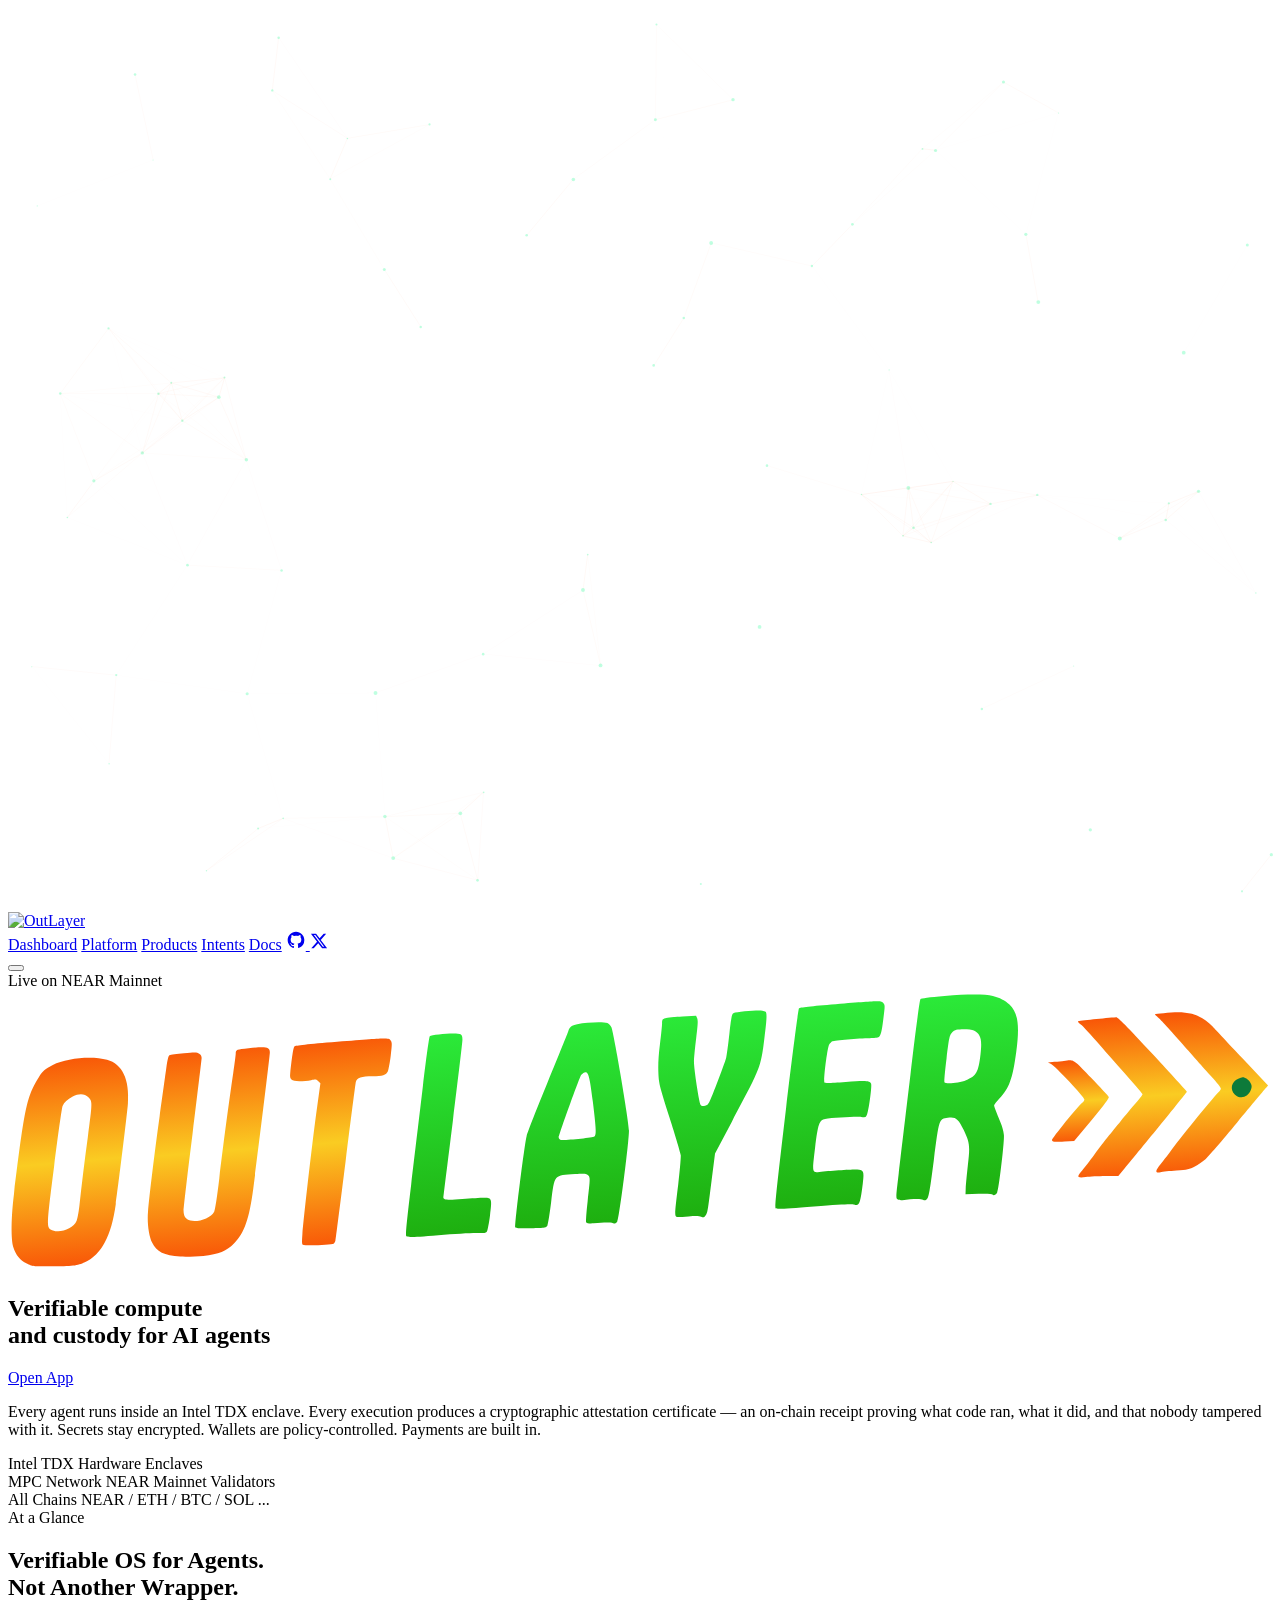
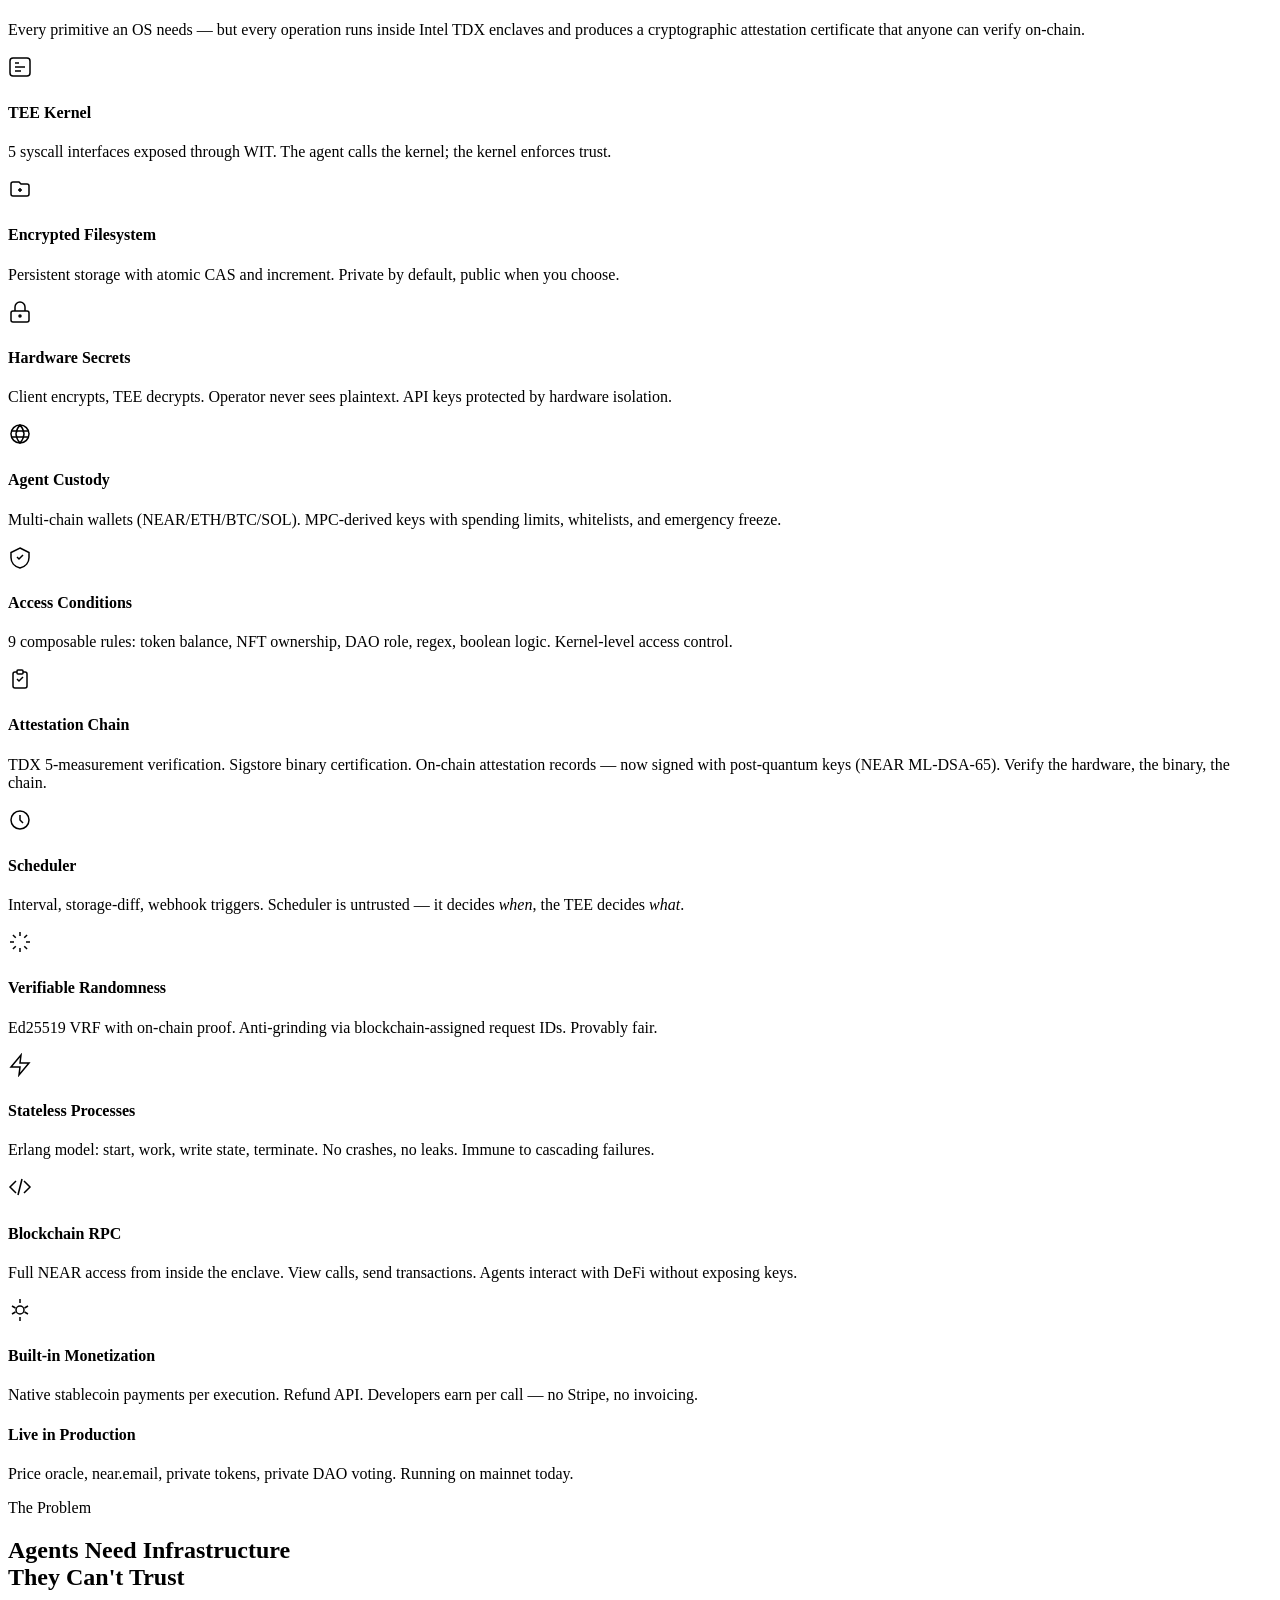
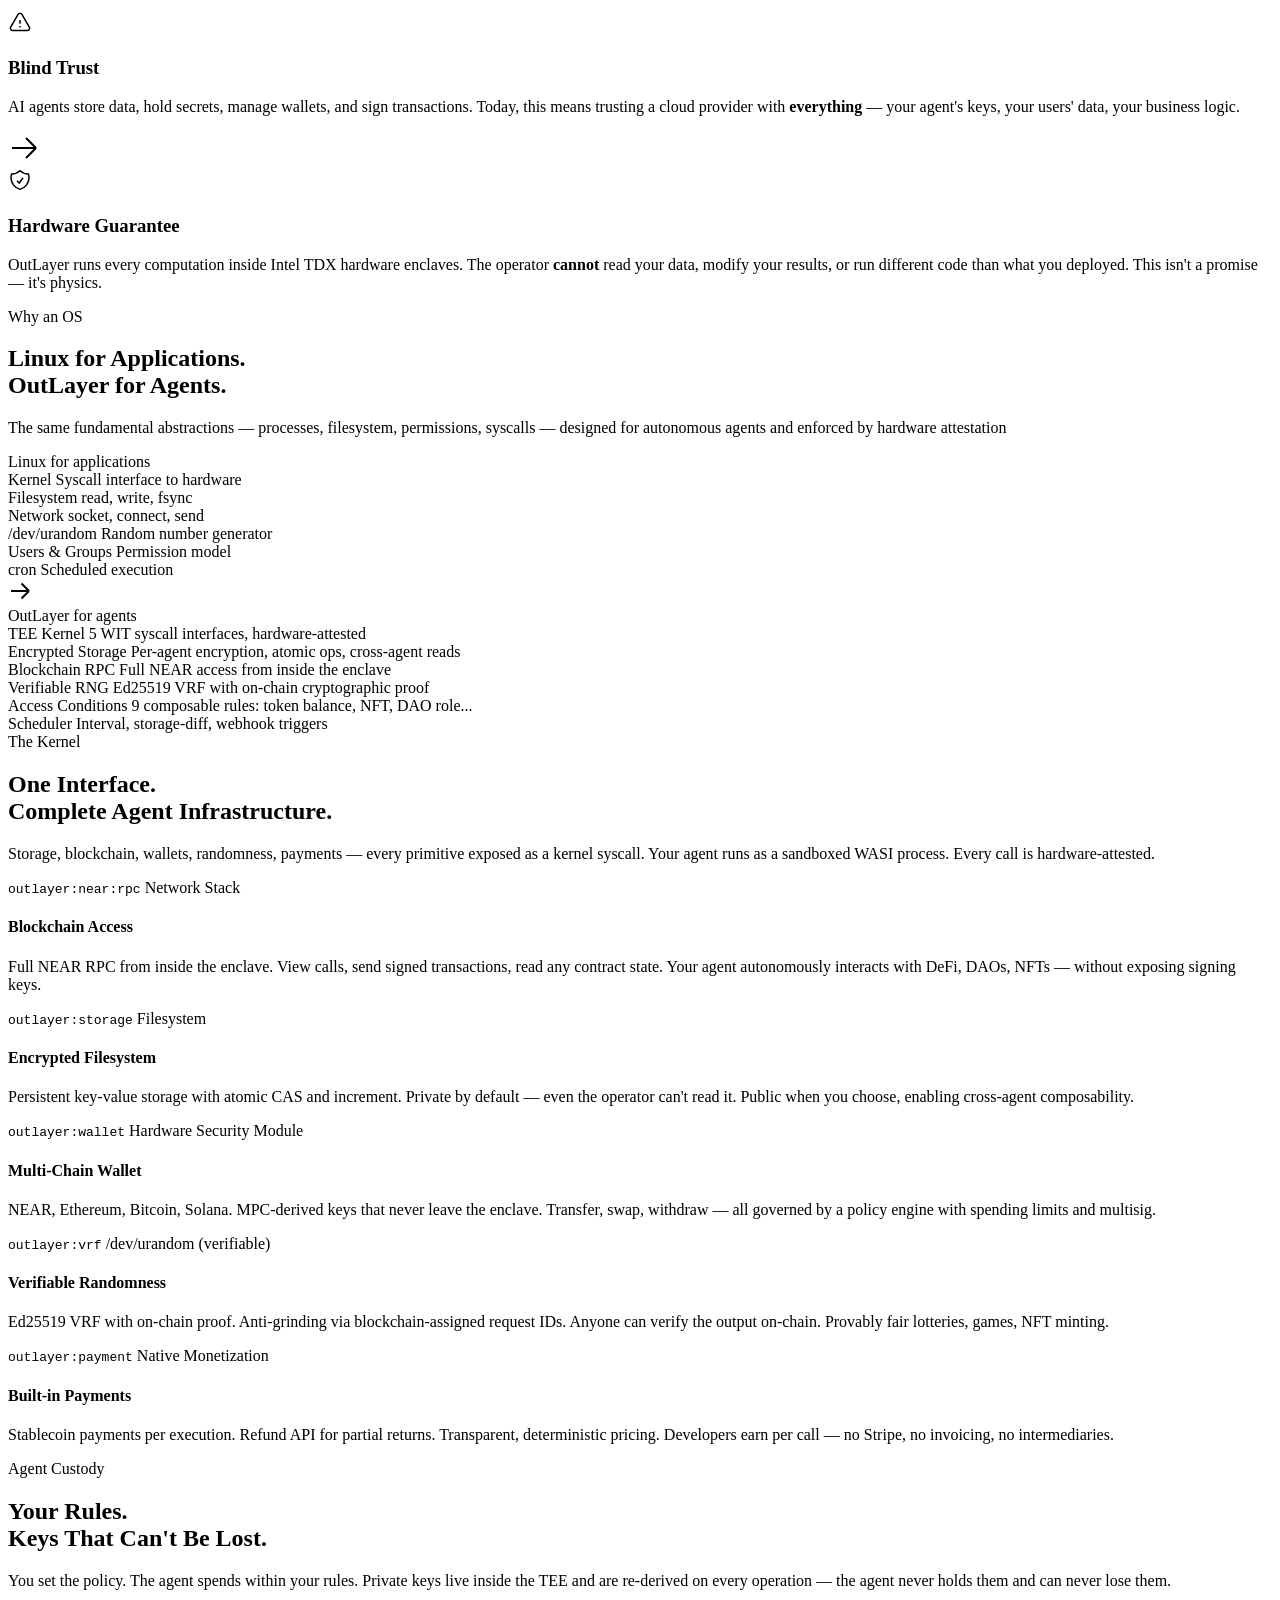
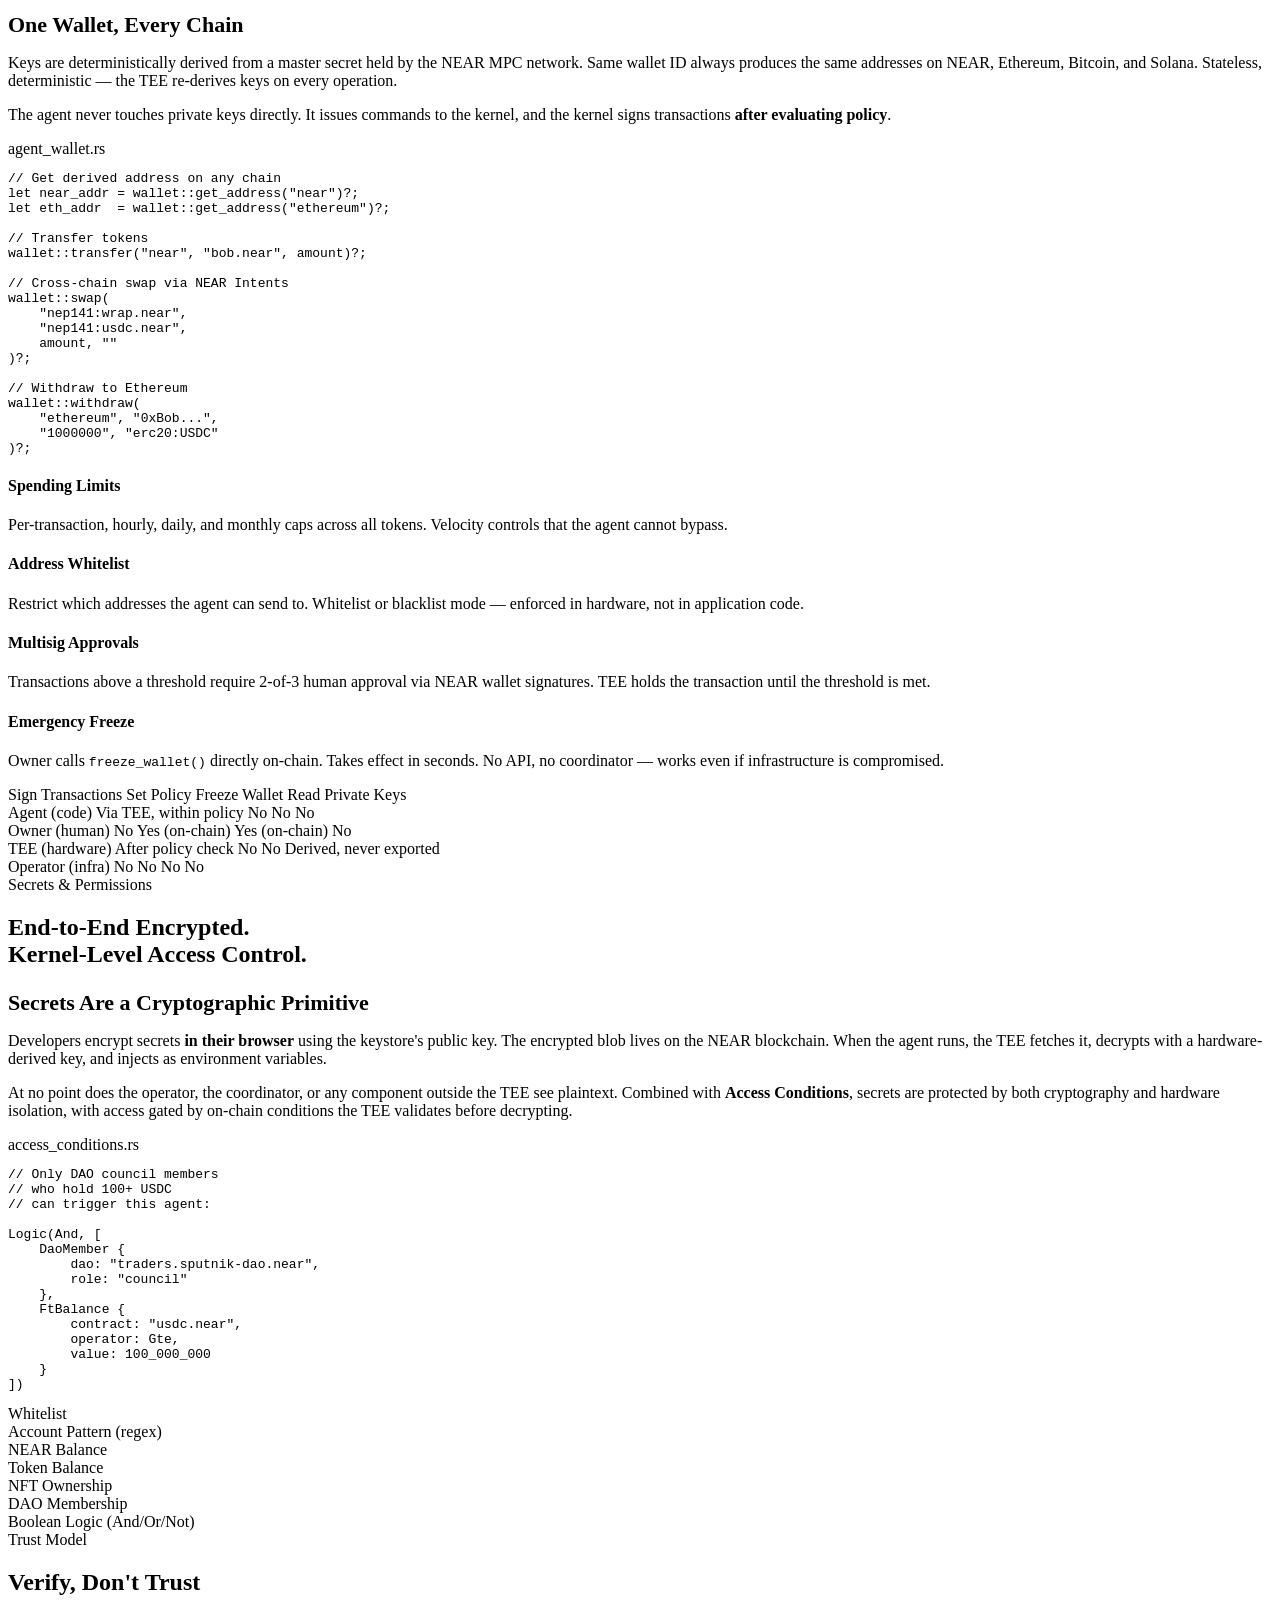
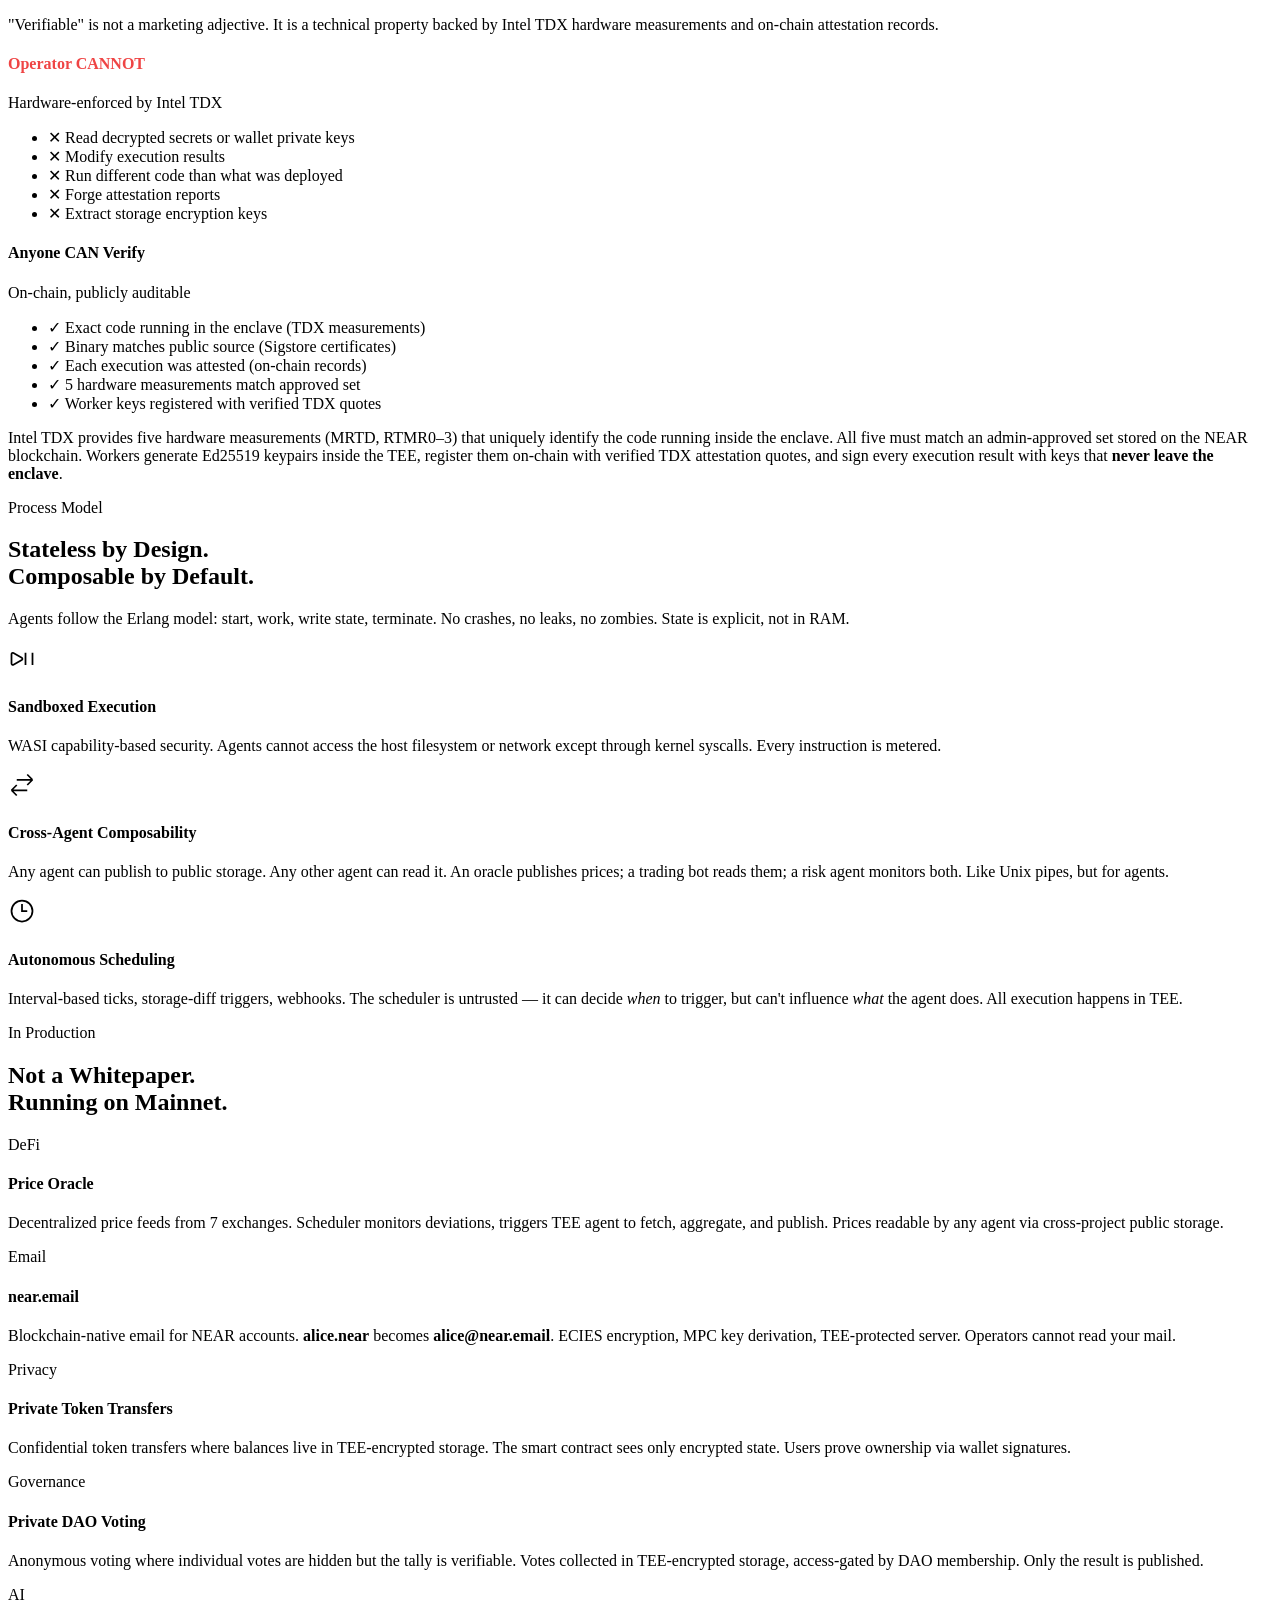
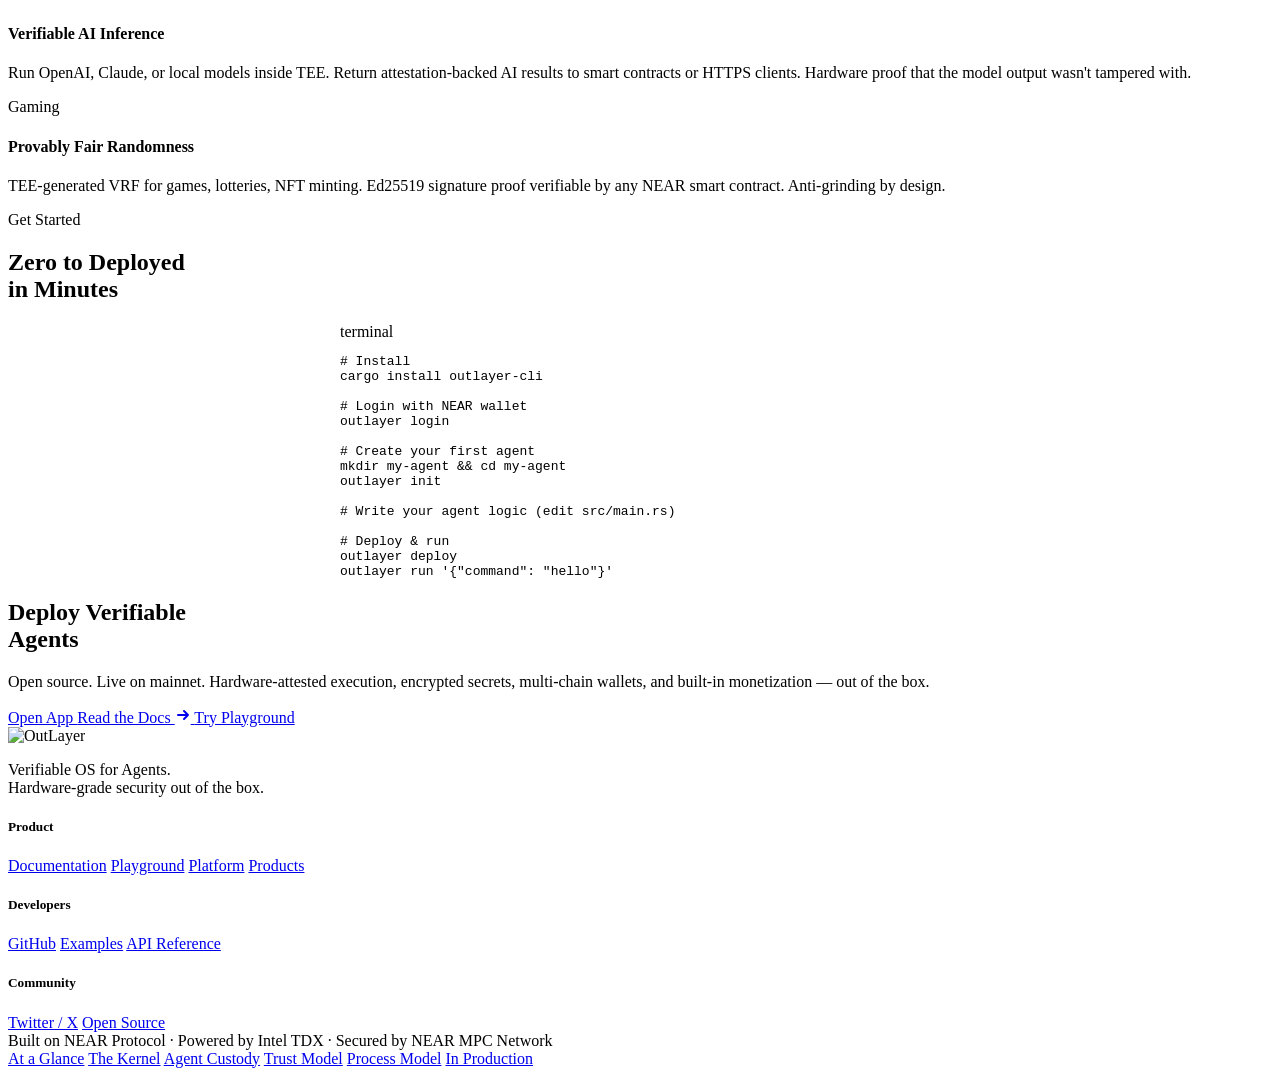
==== public/index.html @ d5c6dad7 "feat: ga docs: less wasi" ====
<!DOCTYPE html>
<html lang="en">
<head>
  <meta charset="UTF-8">
  <meta name="viewport" content="width=device-width, initial-scale=1.0">
  <title>OutLayer — Verifiable compute and custody for AI agents</title>
  <meta name="description" content="OutLayer runs AI agents inside Intel TDX enclaves: attested execution, encrypted secrets, policy-guarded multi-chain wallets and built-in payments on NEAR.">
  <link rel="icon" type="image/png" href="outlayer.png">
  <link rel="canonical" href="https://outlayer.ai/">
  <link rel="apple-touch-icon" href="/outlayer.png">
  <meta property="og:type" content="website">
  <meta property="og:site_name" content="OutLayer">
  <meta property="og:url" content="https://outlayer.ai/">
  <meta property="og:title" content="OutLayer — Verifiable compute and custody for AI agents">
  <meta property="og:description" content="OutLayer runs AI agents inside Intel TDX enclaves: attested execution, encrypted secrets, policy-guarded multi-chain wallets and built-in payments on NEAR.">
  <meta property="og:image" content="https://outlayer.ai/og-image.png">
  <meta property="og:image:width" content="1200">
  <meta property="og:image:height" content="630">
  <meta property="og:image:alt" content="OutLayer — verifiable compute and custody for AI agents">
  <meta name="twitter:card" content="summary_large_image">
  <meta name="twitter:site" content="@out_layer">
  <meta name="twitter:title" content="OutLayer — Verifiable compute and custody for AI agents">
  <meta name="twitter:description" content="OutLayer runs AI agents inside Intel TDX enclaves: attested execution, encrypted secrets, policy-guarded multi-chain wallets and built-in payments on NEAR.">
  <meta name="twitter:image" content="https://outlayer.ai/og-image.png">
  <link rel="preconnect" href="https://fonts.googleapis.com">
  <link rel="preconnect" href="https://fonts.gstatic.com" crossorigin>
  <link href="https://fonts.googleapis.com/css2?family=Inter:wght@300;400;500;600;700;800;900&family=JetBrains+Mono:wght@400;500&display=swap" rel="stylesheet">
  <link rel="stylesheet" href="styles.css">
  <script type="application/ld+json">
  {
    "@context": "https://schema.org",
    "@type": "Organization",
    "name": "OutLayer",
    "url": "https://outlayer.ai",
    "logo": "https://outlayer.ai/outlayer.png",
    "description": "Verifiable compute and custody for AI agents, enforced by Intel TDX enclaves on NEAR.",
    "sameAs": [
      "https://x.com/out_layer",
      "https://github.com/fastnear/near-outlayer",
      "https://app.outlayer.ai"
    ]
  }
  </script>

  <!-- Google Analytics (GA4) -->
  <script async src="https://www.googletagmanager.com/gtag/js?id=G-TJ8BF2YLT8"></script>
  <script>
    window.dataLayer = window.dataLayer || [];
    function gtag(){dataLayer.push(arguments);}
    gtag('js', new Date());
    gtag('config', 'G-TJ8BF2YLT8');
  </script>
</head>
<body>
  <!-- Animated background -->
  <canvas id="bg-canvas"></canvas>
  <div class="grain-overlay"></div>

  <!-- Navigation -->
  <nav class="nav" id="nav">
    <div class="nav-inner">
      <a href="/" class="nav-logo">
        <img src="logo-straight-line2d.png" alt="OutLayer" height="24">
      </a>
      <div class="nav-links">
        <a href="https://app.outlayer.ai" target="_blank" rel="noopener">Dashboard</a>
        <a href="/platform">Platform</a>
        <a href="/products">Products</a>
        <a href="/intents">Intents</a>
        <a href="https://app.outlayer.ai/docs/getting-started" target="_blank" rel="noopener">Docs</a>
        <a href="https://github.com/fastnear/near-outlayer" target="_blank" rel="noopener" class="nav-icon" aria-label="GitHub">
          <svg width="20" height="20" fill="currentColor" viewBox="0 0 24 24"><path fill-rule="evenodd" d="M12 2C6.477 2 2 6.484 2 12.017c0 4.425 2.865 8.18 6.839 9.504.5.092.682-.217.682-.483 0-.237-.008-.868-.013-1.703-2.782.605-3.369-1.343-3.369-1.343-.454-1.158-1.11-1.466-1.11-1.466-.908-.62.069-.608.069-.608 1.003.07 1.531 1.032 1.531 1.032.892 1.53 2.341 1.088 2.91.832.092-.647.35-1.088.636-1.338-2.22-.253-4.555-1.113-4.555-4.951 0-1.093.39-1.988 1.029-2.688-.103-.253-.446-1.272.098-2.65 0 0 .84-.27 2.75 1.026A9.564 9.564 0 0112 6.844c.85.004 1.705.115 2.504.337 1.909-1.296 2.747-1.027 2.747-1.027.546 1.379.202 2.398.1 2.651.64.7 1.028 1.595 1.028 2.688 0 3.848-2.339 4.695-4.566 4.943.359.309.678.92.678 1.855 0 1.338-.012 2.419-.012 2.747 0 .268.18.58.688.482A10.019 10.019 0 0022 12.017C22 6.484 17.522 2 12 2z" clip-rule="evenodd"/></svg>
        </a>
        <a href="https://x.com/out_layer" target="_blank" rel="noopener" class="nav-icon" aria-label="Twitter">
          <svg width="18" height="18" fill="currentColor" viewBox="0 0 24 24"><path d="M18.244 2.25h3.308l-7.227 8.26 8.502 11.24H16.17l-5.214-6.817L4.99 21.75H1.68l7.73-8.835L1.254 2.25H8.08l4.713 6.231zm-1.161 17.52h1.833L7.084 4.126H5.117z"/></svg>
        </a>
      </div>
      <button class="nav-mobile-toggle" id="mobile-toggle" aria-label="Menu">
        <span></span><span></span><span></span>
      </button>
    </div>
  </nav>

  <!-- ==================== HERO ==================== -->
  <section class="hero">
    <div class="hero-content">
      <div class="hero-badge fade-in">
        <span class="badge-dot"></span>
        Live on NEAR Mainnet
      </div>
      <div class="hero-logo fade-in">
        <svg class="logo-svg" viewBox="0 0 1260 280" xmlns="http://www.w3.org/2000/svg">
          <defs>
            <linearGradient id="logoGold" x1="0.47" y1="-0.14" x2="0.53" y2="1.14">
              <stop offset="0%" stop-color="#f83600"/>
              <stop offset="50%" stop-color="#facc22"/>
              <stop offset="100%" stop-color="#f83600"/>
            </linearGradient>
            <linearGradient id="logoGreen" x1="0.53" y1="1.14" x2="0.47" y2="-0.14">
              <stop offset="0%" stop-color="#1ca609"/>
              <stop offset="100%" stop-color="#2df23f"/>
            </linearGradient>
          </defs>
          <!-- O (with hole) -->
          <path fill="url(#logoGold)" fill-rule="evenodd" d="M98.7 69.6 C114.0 73.8 121.3 89.2 119.5 113.5 C118.9 122.5 110.4 192.7 107.4 213.5 C103.0 245.3 93.2 263.6 76.6 271.4 C69.2 274.9 64.2 275.5 42.0 275.5 C24.8 275.5 24.4 275.5 18.7 272.6 C11.8 269.3 7.8 264.2 5.2 256.1 C2.8 248.1 3.0 226.3 5.9 203.5 C16.9 114.5 18.6 106.7 30.7 86.9 C34.4 80.8 36.9 78.6 44.6 74.7 C58.1 67.9 83.6 65.4 98.7 69.6 Z M64.5 106.2 C59.1 109.0 56.0 111.9 54.4 115.7 C53.6 117.4 49.9 144.2 46.0 175.1 C38.1 237.9 38.1 236.9 44.8 239.7 C52.3 242.8 65.4 237.5 68.4 230.1 C69.2 228.0 70.3 221.9 71.0 216.4 C73.5 193.8 76.2 171.0 79.5 147.0 C84.2 111.4 84.2 111.1 80.1 106.9 C76.5 103.3 70.6 103.0 64.5 106.2 Z"/>
          <!-- U -->
          <path fill="url(#logoGold)" d="M259.1 58.0 C260.4 58.7 261.0 60.1 261.0 62.4 C261.0 65.8 249.3 162.2 244.5 198.0 C240.4 228.5 235.7 242.1 225.7 252.3 C217.6 260.6 210.3 263.6 194.7 265.1 C187.6 265.7 177.3 266.0 171.7 265.7 C155.5 264.8 148.2 261.2 143.6 251.8 C140.4 245.1 138.6 232.0 139.5 221.5 C140.8 205.5 146.2 160.7 151.1 126.0 C153.8 106.5 156.8 85.0 157.7 78.2 C159.0 69.0 159.8 65.6 161.0 65.0 C161.9 64.5 168.4 63.6 175.4 63.0 C186.6 62.0 188.5 62.1 190.6 63.5 C192.2 64.5 193.0 66.0 193.0 67.8 C193.0 69.3 188.9 103.1 184.0 142.8 C179.0 182.6 175.0 217.3 175.0 219.9 C175.0 225.7 177.0 228.7 181.8 229.9 C189.6 231.9 202.3 227.1 205.5 221.0 C206.4 219.2 208.4 206.3 210.6 187.8 C214.2 156.8 220.1 112.7 224.5 82.8 C225.9 73.6 227.0 64.7 227.0 63.1 C227.0 59.5 228.0 59.1 239.8 58.0 C251.5 56.9 256.9 56.9 259.1 58.0 Z"/>
          <!-- T -->
          <path fill="url(#logoGold)" d="M381.5 50.4 C382.9 52.5 382.9 54.0 381.5 65.6 C380.6 72.7 379.3 79.6 378.7 81.0 C376.9 84.8 373.4 86.0 363.5 86.1 C352.2 86.2 347.8 87.6 346.7 91.6 C346.3 93.2 341.7 128.9 336.5 170.9 C331.2 213.0 326.7 248.4 326.4 249.7 C326.1 250.9 325.2 252.4 324.5 253.0 C323.0 254.3 295.8 255.1 293.9 254.0 C293.0 253.4 292.9 250.8 293.4 243.9 C294.7 227.2 302.8 156.3 307.1 124.2 L311.4 92.9 L309.3 90.9 C307.4 89.0 306.8 88.9 302.1 89.9 C299.2 90.5 294.0 91.0 290.5 91.0 C282.3 91.0 280.6 89.5 281.3 83.1 C283.5 63.4 284.5 57.3 285.5 56.2 C286.4 55.2 298.4 53.9 328.1 51.5 C380.8 47.3 379.5 47.4 381.5 50.4 Z"/>
          <!-- L -->
          <path fill="url(#logoGreen)" d="M451.1 44.0 C452.5 44.8 453.0 46.1 453.0 49.6 C453.0 52.1 448.7 88.2 443.5 130.0 C438.3 171.8 434.0 206.4 434.0 206.9 C434.0 209.3 438.1 209.6 453.0 208.4 C461.5 207.7 471.1 207.1 474.3 207.1 C482.3 207.0 482.7 208.0 480.5 224.6 C479.6 231.7 478.3 238.6 477.7 240.0 C476.5 242.4 476.2 242.5 468.0 242.2 C463.3 242.0 445.8 243.0 429.0 244.4 C403.6 246.5 398.3 246.7 397.2 245.6 C396.1 244.5 396.9 235.9 401.9 193.9 C405.2 166.2 410.5 121.9 413.6 95.5 C416.7 69.1 419.8 46.9 420.4 46.2 C422.4 44.1 447.7 42.2 451.1 44.0 Z"/>
          <!-- A (with hole) -->
          <path fill="url(#logoGreen)" fill-rule="evenodd" d="M597.5 33.0 C599.0 33.6 600.7 35.4 601.5 37.2 C604.0 43.4 619.0 131.1 619.0 140.0 C619.0 152.0 609.3 227.9 607.4 230.8 C606.1 232.7 605.4 233.0 603.2 232.4 C600.2 231.5 594.2 231.6 583.7 232.5 C577.9 233.0 576.9 232.9 576.3 231.4 C575.9 230.4 576.6 221.0 577.8 210.5 C580.5 187.5 580.5 186.8 578.0 184.5 C576.3 183.0 574.8 182.8 565.3 183.4 C543.9 184.8 545.0 183.5 541.4 211.7 C540.0 223.1 538.3 233.5 537.7 234.8 C536.5 237.1 536.0 237.2 521.3 237.5 C509.4 237.8 506.1 237.6 505.7 236.5 C504.8 234.3 514.9 153.0 517.0 145.5 C518.0 141.6 527.6 117.1 538.3 91.0 C549.0 64.9 558.1 42.4 558.5 41.0 C559.7 36.9 561.9 35.1 567.4 34.1 C577.2 32.1 593.6 31.5 597.5 33.0 Z M573.5 82.8 C573.0 83.2 571.9 84.2 571.2 85.1 C569.7 87.1 549.0 144.7 549.0 147.1 C549.0 148.0 549.7 149.0 550.5 149.3 C552.9 150.3 582.9 147.3 584.5 146.0 C586.6 144.2 586.4 139.4 583.0 111.3 C580.0 87.2 578.7 82.0 575.7 82.0 C575.1 82.0 574.1 82.4 573.5 82.8 Z"/>
          <!-- Y -->
          <path fill="url(#logoGreen)" d="M755.2 21.8 C756.7 23.3 756.4 29.4 754.0 48.1 C750.3 77.7 750.7 76.7 721.6 131.3 L704.8 163.0 L701.4 189.7 C697.3 222.4 697.4 222.3 695.2 225.0 C693.7 226.9 693.1 227.0 690.9 226.0 C689.1 225.2 685.5 225.1 678.4 225.7 C673.0 226.1 667.7 226.4 666.7 226.2 C664.4 225.7 664.4 223.6 668.1 193.8 C669.7 179.9 670.9 166.7 670.6 164.5 C670.3 162.3 665.3 145.4 659.4 127.0 C649.0 94.1 648.8 93.3 648.3 82.0 C648.0 73.8 648.4 65.7 649.9 53.8 C651.1 44.6 652.0 35.3 652.0 33.1 C652.0 29.6 652.3 29.1 655.2 28.1 C657.0 27.4 664.6 26.7 672.2 26.3 L685.9 25.7 L687.0 28.2 C687.9 30.2 687.7 34.5 686.0 48.1 C684.8 57.7 683.8 68.0 683.8 71.0 C683.7 78.2 689.0 112.7 690.5 114.6 C691.3 115.8 692.4 116.0 695.0 115.3 C698.4 114.4 698.5 114.1 706.5 93.4 C711.0 81.9 715.1 70.5 715.8 68.0 C716.4 65.5 717.9 54.6 719.1 43.6 C721.2 25.7 721.6 23.7 723.5 22.9 C726.1 21.8 745.3 20.1 750.4 20.5 C752.5 20.7 754.7 21.3 755.2 21.8 Z"/>
          <!-- E -->
          <path fill="url(#logoGreen)" d="M872.5 13.0 C874.3 14.9 874.3 15.6 872.6 28.6 C871.0 41.7 870.0 45.7 867.6 47.2 C867.0 47.6 863.2 48.0 859.1 48.0 C848.1 48.0 823.8 50.1 821.7 51.1 C820.8 51.7 819.4 53.1 818.6 54.3 C816.7 57.3 812.5 90.9 813.9 92.3 C814.6 93.0 821.2 92.8 835.1 91.7 C855.6 90.1 859.2 90.4 860.4 93.5 C861.3 95.8 858.1 119.7 856.4 123.9 C855.0 127.2 854.9 127.2 850.5 126.6 C846.5 126.0 822.3 127.3 814.5 128.5 C808.8 129.4 807.5 133.1 804.5 157.4 C801.5 182.2 801.5 182.2 808.8 181.4 C818.3 180.4 838.7 179.0 844.5 179.0 C853.1 179.0 853.6 179.9 852.1 192.9 C849.6 213.3 848.6 215.8 843.4 213.9 C841.3 213.2 830.9 213.6 803.5 215.8 C774.3 218.2 766.2 218.5 765.2 217.6 C764.2 216.6 766.1 198.0 775.6 117.9 C782.5 60.1 787.8 19.0 788.5 18.2 C789.3 17.3 800.5 16.0 825.1 14.1 C870.1 10.5 870.2 10.5 872.5 13.0 Z"/>
          <!-- R (with counter) -->
          <path fill="url(#logoGreen)" fill-rule="evenodd" d="M981.8 6.0 C988.2 7.5 994.4 10.7 998.3 14.5 C1006.9 22.9 1008.6 34.7 1005.1 61.5 C1001.5 88.3 998.1 97.9 988.5 107.9 C985.5 111.1 983.0 114.4 983.0 115.2 C983.0 116.1 985.1 121.6 987.6 127.6 C991.1 135.7 992.4 140.1 992.8 144.9 C993.2 151.9 987.7 198.9 986.0 202.0 C984.8 204.2 982.3 205.3 981.4 203.9 C981.0 203.2 975.9 203.0 967.6 203.2 L954.5 203.5 L954.7 197.5 C954.8 194.2 955.8 184.0 956.8 174.9 C959.1 155.2 958.8 152.6 952.6 139.4 C947.4 128.4 944.5 126.2 936.8 127.4 C928.1 128.7 928.2 128.2 922.9 169.7 C918.9 200.7 917.8 206.6 916.2 208.3 C914.6 209.9 913.9 210.0 912.0 209.0 C910.0 207.9 900.4 208.2 891.5 209.5 C889.8 209.8 887.6 209.4 886.7 208.7 C885.0 207.6 885.1 206.1 887.9 183.0 C889.5 169.5 894.7 125.2 899.6 84.5 C904.6 41.5 908.8 10.0 909.5 9.2 C910.3 8.3 918.2 7.3 933.6 6.0 C956.6 4.1 973.6 4.1 981.8 6.0 Z M945.3 39.7 C944.1 39.9 942.0 41.4 940.7 42.9 C938.6 45.4 938.0 48.3 935.6 68.3 C934.0 80.7 933.1 91.4 933.5 92.0 C934.7 94.0 948.6 92.7 955.0 90.0 C965.3 85.7 967.3 82.1 969.4 64.6 C971.2 49.2 969.8 44.0 962.8 40.4 C960.3 39.1 950.5 38.7 945.3 39.7 Z"/>
          <!-- Fish (animated) -->
          <g transform="translate(0, 20)">
          <g class="fish-bob">
            <g class="fish-tail">
              <path d="M1079.7 67.6 C1088.9 77.3 1096.9 85.8 1097.3 86.6 C1097.9 87.6 1092.9 94.3 1080.5 109.3 L1062.8 130.5 L1053.2 131.0 C1042.7 131.6 1041.4 131.5 1040.7 129.7 C1040.2 128.4 1067.3 94.8 1070.9 92.4 C1072.0 91.6 1073.0 90.1 1073.0 89.1 C1073.0 86.7 1043.9 55.7 1039.8 53.7 L1036.7 52.2 L1043.1 51.6 C1046.6 51.3 1050.9 50.8 1052.5 50.7 C1062.9 49.4 1061.3 48.4 1079.7 67.6 Z" fill="url(#logoGold)"/>
            </g>
            <g class="fish-body">
              <path d="M1141.0 43.9 C1159.8 64.2 1175.2 81.2 1175.2 81.5 C1175.3 82.1 1128.7 139.4 1113.2 157.8 L1106.8 165.3 L1094.2 165.5 C1087.2 165.6 1078.2 166.0 1074.3 166.5 C1065.5 167.5 1065.0 166.5 1070.8 159.9 C1072.9 157.5 1078.4 150.3 1083.0 144.0 C1087.6 137.7 1093.7 129.8 1096.5 126.4 C1099.2 123.0 1105.1 115.9 1109.5 110.4 C1113.9 105.0 1120.5 97.0 1124.3 92.7 C1128.0 88.4 1131.0 84.4 1131.0 83.9 C1131.0 83.4 1124.6 75.9 1116.8 67.2 C1108.9 58.5 1095.8 43.7 1087.7 34.2 C1079.6 24.8 1071.4 15.8 1069.4 14.4 C1067.5 12.9 1066.2 11.4 1066.6 11.1 C1067.0 10.6 1094.5 7.8 1104.7 7.1 C1106.4 7.0 1114.9 15.6 1141.0 43.9 Z" fill="url(#logoGold)"/>
            </g>
            <g class="fish-head">
              <path d="M1180.2 3.8 C1188.2 6.1 1195.1 10.3 1201.1 16.7 C1203.5 19.4 1216.9 33.6 1230.8 48.4 L1256.1 75.2 L1254.2 77.4 C1253.1 78.5 1240.1 94.1 1225.3 112.0 C1210.5 129.9 1196.3 146.4 1193.7 148.6 C1191.2 150.8 1186.4 154.1 1183.1 155.9 C1177.7 158.7 1175.7 159.2 1164.8 160.0 C1158.0 160.5 1150.9 161.2 1148.9 161.6 C1143.2 162.6 1143.3 160.6 1149.3 153.2 C1152.3 149.5 1157.3 142.9 1160.5 138.5 C1170.6 124.8 1203.7 84.2 1207.4 81.1 C1208.3 80.4 1209.0 79.0 1209.0 78.1 C1209.0 77.2 1204.9 71.9 1199.8 66.4 C1194.8 61.0 1181.5 46.1 1170.3 33.3 C1159.1 20.5 1148.4 8.9 1146.5 7.4 C1144.5 5.9 1143.2 4.5 1143.4 4.2 C1144.1 3.6 1158.1 2.3 1166.5 2.1 C1170.7 2.1 1176.2 2.7 1180.2 3.8 Z" fill="url(#logoGold)"/>
              <path class="fish-eye" d="M1226.4 68.4 C1219.5 71.4 1217.9 79.0 1222.9 84.1 C1228.3 89.5 1236.5 87.1 1239.1 79.3 C1240.1 76.2 1240.0 75.2 1238.5 72.4 C1236.9 69.4 1233.3 67.0 1230.7 67.0 C1230.0 67.1 1228.1 67.7 1226.4 68.4 Z" fill="#0d7a3a"/>
            </g>
          </g>
          </g>
        </svg>
      </div>
      <div class="section-header fade-in">
        <h2>Verifiable compute<br><span class="gradient-text">and custody for AI agents</span></h2>
      </div>
      <div class="hero-cta fade-in">
        <a href="https://app.outlayer.ai" target="_blank" rel="noopener" class="btn btn-primary">Open App</a>
      </div>
      <p class="hero-subtitle fade-in">
        Every agent runs inside an Intel TDX enclave. Every execution produces
        a cryptographic attestation certificate &mdash; an on-chain receipt proving what code ran, what it did, and that nobody tampered with it.
        Secrets stay encrypted. Wallets are policy-controlled. Payments are built in.
      </p>
      <div class="hero-stats fade-in">
        <div class="stat">
          <span class="stat-value">Intel TDX</span>
          <span class="stat-label">Hardware Enclaves</span>
        </div>
        <div class="stat-divider"></div>
        <div class="stat">
          <span class="stat-value">MPC Network</span>
          <span class="stat-label">NEAR Mainnet Validators</span>
        </div>
        <div class="stat-divider"></div>
        <div class="stat">
          <span class="stat-value">All Chains</span>
          <span class="stat-label">NEAR / ETH / BTC / SOL ...</span>
        </div>
      </div>
    </div>
    <div class="hero-glow"></div>
  </section>

  <!-- ==================== AT A GLANCE ==================== -->
  <section class="section section-dark" id="at-a-glance">
    <div class="container">
      <div class="section-header fade-in">
        <span class="section-tag">At a Glance</span>
        <h2>Verifiable OS for Agents.<br><span class="gradient-text">Not Another Wrapper.</span></h2>
        <p class="section-subtitle">Every primitive an OS needs &mdash; but every operation runs inside Intel TDX enclaves and produces a cryptographic attestation certificate that anyone can verify on-chain.</p>
      </div>

      <div class="os-tiles">
        <div class="os-tile fade-in">
          <div class="os-tile-icon">
            <svg width="24" height="24" viewBox="0 0 24 24" fill="none" stroke="currentColor" stroke-width="1.5"><rect x="2" y="3" width="20" height="18" rx="3"/><path d="M7 8h4M7 12h10M7 16h6"/></svg>
          </div>
          <h4>TEE Kernel</h4>
          <p>5 syscall interfaces exposed through WIT. The agent calls the kernel; the kernel enforces trust.</p>
        </div>

        <div class="os-tile fade-in">
          <div class="os-tile-icon">
            <svg width="24" height="24" viewBox="0 0 24 24" fill="none" stroke="currentColor" stroke-width="1.5"><path d="M3 7v10a2 2 0 002 2h14a2 2 0 002-2V9a2 2 0 00-2-2h-6l-2-2H5a2 2 0 00-2 2z"/><path d="M12 11v4M10 13h4"/></svg>
          </div>
          <h4>Encrypted Filesystem</h4>
          <p>Persistent storage with atomic CAS and increment. Private by default, public when you choose.</p>
        </div>

        <div class="os-tile fade-in">
          <div class="os-tile-icon">
            <svg width="24" height="24" viewBox="0 0 24 24" fill="none" stroke="currentColor" stroke-width="1.5"><rect x="3" y="11" width="18" height="11" rx="2"/><path d="M7 11V7a5 5 0 0110 0v4"/><circle cx="12" cy="16" r="1"/></svg>
          </div>
          <h4>Hardware Secrets</h4>
          <p>Client encrypts, TEE decrypts. Operator never sees plaintext. API keys protected by hardware isolation.</p>
        </div>

        <div class="os-tile fade-in">
          <div class="os-tile-icon">
            <svg width="24" height="24" viewBox="0 0 24 24" fill="none" stroke="currentColor" stroke-width="1.5"><path d="M21 12a9 9 0 11-18 0 9 9 0 0118 0z"/><path d="M3.6 9h16.8M3.6 15h16.8"/><path d="M12 3a15 15 0 014 9 15 15 0 01-4 9 15 15 0 01-4-9 15 15 0 014-9z"/></svg>
          </div>
          <h4>Agent Custody</h4>
          <p>Multi-chain wallets (NEAR/ETH/BTC/SOL). MPC-derived keys with spending limits, whitelists, and emergency freeze.</p>
        </div>

        <div class="os-tile fade-in">
          <div class="os-tile-icon">
            <svg width="24" height="24" viewBox="0 0 24 24" fill="none" stroke="currentColor" stroke-width="1.5"><path d="M9 12l2 2 4-4"/><path d="M12 3l9 4.5v5c0 4.7-3.2 9-9 10.5C6.2 21.5 3 17.2 3 12.5v-5L12 3z"/></svg>
          </div>
          <h4>Access Conditions</h4>
          <p>9 composable rules: token balance, NFT ownership, DAO role, regex, boolean logic. Kernel-level access control.</p>
        </div>

        <div class="os-tile fade-in">
          <div class="os-tile-icon">
            <svg width="24" height="24" viewBox="0 0 24 24" fill="none" stroke="currentColor" stroke-width="1.5"><path d="M9 5H7a2 2 0 00-2 2v12a2 2 0 002 2h10a2 2 0 002-2V7a2 2 0 00-2-2h-2"/><rect x="9" y="3" width="6" height="4" rx="1"/><path d="M9 12l2 2 4-4"/></svg>
          </div>
          <h4>Attestation Chain</h4>
          <p>TDX 5-measurement verification. Sigstore binary certification. On-chain attestation records &mdash; now signed with post-quantum keys (NEAR ML-DSA-65). Verify the hardware, the binary, the chain.</p>
        </div>

        <div class="os-tile fade-in">
          <div class="os-tile-icon">
            <svg width="24" height="24" viewBox="0 0 24 24" fill="none" stroke="currentColor" stroke-width="1.5"><circle cx="12" cy="12" r="9"/><path d="M12 7v5l3 3"/></svg>
          </div>
          <h4>Scheduler</h4>
          <p>Interval, storage-diff, webhook triggers. Scheduler is untrusted &mdash; it decides <em>when</em>, the TEE decides <em>what</em>.</p>
        </div>

        <div class="os-tile fade-in">
          <div class="os-tile-icon">
            <svg width="24" height="24" viewBox="0 0 24 24" fill="none" stroke="currentColor" stroke-width="1.5"><path d="M12 2v4M12 18v4M4.93 4.93l2.83 2.83M16.24 16.24l2.83 2.83M2 12h4M18 12h4M4.93 19.07l2.83-2.83M16.24 7.76l2.83-2.83"/></svg>
          </div>
          <h4>Verifiable Randomness</h4>
          <p>Ed25519 VRF with on-chain proof. Anti-grinding via blockchain-assigned request IDs. Provably fair.</p>
        </div>

        <div class="os-tile fade-in">
          <div class="os-tile-icon">
            <svg width="24" height="24" viewBox="0 0 24 24" fill="none" stroke="currentColor" stroke-width="1.5"><path d="M13 2L3 14h9l-1 8 10-12h-9l1-8z"/></svg>
          </div>
          <h4>Stateless Processes</h4>
          <p>Erlang model: start, work, write state, terminate. No crashes, no leaks. Immune to cascading failures.</p>
        </div>

        <div class="os-tile fade-in">
          <div class="os-tile-icon">
            <svg width="24" height="24" viewBox="0 0 24 24" fill="none" stroke="currentColor" stroke-width="1.5"><polyline points="16 18 22 12 16 6"/><polyline points="8 6 2 12 8 18"/><line x1="14" y1="4" x2="10" y2="20"/></svg>
          </div>
          <h4>Blockchain RPC</h4>
          <p>Full NEAR access from inside the enclave. View calls, send transactions. Agents interact with DeFi without exposing keys.</p>
        </div>

        <div class="os-tile fade-in">
          <div class="os-tile-icon">
            <svg width="24" height="24" viewBox="0 0 24 24" fill="none" stroke="currentColor" stroke-width="1.5"><path d="M12 1v4M12 19v4M4 8l3.5 2M16.5 14l3.5 2M4 16l3.5-2M16.5 10l3.5-2"/><circle cx="12" cy="12" r="4"/></svg>
          </div>
          <h4>Built-in Monetization</h4>
          <p>Native stablecoin payments per execution. Refund API. Developers earn per call &mdash; no Stripe, no invoicing.</p>
        </div>

        <div class="os-tile os-tile--live fade-in">
          <div class="os-tile-icon">
            <span class="badge-dot"></span>
          </div>
          <h4>Live in Production</h4>
          <p>Price oracle, near.email, private tokens, private DAO voting. Running on mainnet today.</p>
        </div>
      </div>
    </div>
  </section>

  <!-- ==================== THE PROBLEM ==================== -->
  <section class="section" id="problem">
    <div class="container">
      <div class="section-header fade-in">
        <span class="section-tag">The Problem</span>
        <h2>Agents Need Infrastructure<br><span class="gradient-text">They Can't Trust</span></h2>
      </div>

      <div class="problem-grid">
        <div class="problem-card glass-card fade-in">
          <div class="problem-icon">
            <svg width="24" height="24" viewBox="0 0 24 24" fill="none" stroke="currentColor" stroke-width="1.5"><path d="M12 9v3.75m-9.303 3.376c-.866 1.5.217 3.374 1.948 3.374h14.71c1.73 0 2.813-1.874 1.948-3.374L13.949 3.378c-.866-1.5-3.032-1.5-3.898 0L2.697 16.126z"/><path d="M12 15.75h.007v.008H12v-.008z"/></svg>
          </div>
          <h3>Blind Trust</h3>
          <p>AI agents store data, hold secrets, manage wallets, and sign transactions. Today, this means trusting a cloud provider with <strong>everything</strong> &mdash; your agent's keys, your users' data, your business logic.</p>
        </div>
        <div class="problem-arrow fade-in">
          <svg width="32" height="32" viewBox="0 0 24 24" fill="none" stroke="currentColor" stroke-width="1.5" style="color: var(--text-dim)"><path d="M13.5 4.5L21 12m0 0l-7.5 7.5M21 12H3"/></svg>
        </div>
        <div class="solution-card glass-card fade-in">
          <div class="solution-icon">
            <svg width="24" height="24" viewBox="0 0 24 24" fill="none" stroke="currentColor" stroke-width="1.5"><path d="M9 12.75L11.25 15 15 9.75m-3-7.036A11.959 11.959 0 013.598 6 11.99 11.99 0 003 9.749c0 5.592 3.824 10.29 9 11.623 5.176-1.332 9-6.03 9-11.622 0-1.31-.21-2.571-.598-3.751h-.152c-3.196 0-6.1-1.248-8.25-3.285z"/></svg>
          </div>
          <h3>Hardware Guarantee</h3>
          <p>OutLayer runs every computation inside Intel TDX hardware enclaves. The operator <strong>cannot</strong> read your data, modify your results, or run different code than what you deployed. This isn't a promise &mdash; it's physics.</p>
        </div>
      </div>
    </div>
  </section>

  <!-- ==================== THE OS ANALOGY ==================== -->
  <section class="section section-dark" id="os-analogy">
    <div class="container">
      <div class="section-header fade-in">
        <span class="section-tag">Why an OS</span>
        <h2>Linux for Applications.<br><span class="gradient-text">OutLayer for Agents.</span></h2>
        <p class="section-subtitle">The same fundamental abstractions &mdash; processes, filesystem, permissions, syscalls &mdash; designed for autonomous agents and enforced by hardware attestation</p>
      </div>

      <div class="os-comparison fade-in">
        <div class="os-col">
          <div class="os-col-header">
            <span class="os-col-label">Linux</span>
            <span class="os-col-desc">for applications</span>
          </div>
          <div class="os-col-items">
            <div class="os-item">
              <span class="os-item-name">Kernel</span>
              <span class="os-item-desc">Syscall interface to hardware</span>
            </div>
            <div class="os-item">
              <span class="os-item-name">Filesystem</span>
              <span class="os-item-desc">read, write, fsync</span>
            </div>
            <div class="os-item">
              <span class="os-item-name">Network</span>
              <span class="os-item-desc">socket, connect, send</span>
            </div>
            <div class="os-item">
              <span class="os-item-name">/dev/urandom</span>
              <span class="os-item-desc">Random number generator</span>
            </div>
            <div class="os-item">
              <span class="os-item-name">Users &amp; Groups</span>
              <span class="os-item-desc">Permission model</span>
            </div>
            <div class="os-item">
              <span class="os-item-name">cron</span>
              <span class="os-item-desc">Scheduled execution</span>
            </div>
          </div>
        </div>

        <div class="os-arrow fade-in">
          <svg width="24" height="24" viewBox="0 0 24 24" fill="none" stroke="currentColor" stroke-width="2" style="color: var(--text-dim)"><path d="M13.5 4.5L21 12m0 0l-7.5 7.5M21 12H3"/></svg>
        </div>

        <div class="os-col os-col-highlight">
          <div class="os-col-header">
            <span class="os-col-label gradient-text">OutLayer</span>
            <span class="os-col-desc">for agents</span>
          </div>
          <div class="os-col-items">
            <div class="os-item">
              <span class="os-item-name">TEE Kernel</span>
              <span class="os-item-desc">5 WIT syscall interfaces, hardware-attested</span>
            </div>
            <div class="os-item">
              <span class="os-item-name">Encrypted Storage</span>
              <span class="os-item-desc">Per-agent encryption, atomic ops, cross-agent reads</span>
            </div>
            <div class="os-item">
              <span class="os-item-name">Blockchain RPC</span>
              <span class="os-item-desc">Full NEAR access from inside the enclave</span>
            </div>
            <div class="os-item">
              <span class="os-item-name">Verifiable RNG</span>
              <span class="os-item-desc">Ed25519 VRF with on-chain cryptographic proof</span>
            </div>
            <div class="os-item">
              <span class="os-item-name">Access Conditions</span>
              <span class="os-item-desc">9 composable rules: token balance, NFT, DAO role...</span>
            </div>
            <div class="os-item">
              <span class="os-item-name">Scheduler</span>
              <span class="os-item-desc">Interval, storage-diff, webhook triggers</span>
            </div>
          </div>
        </div>
      </div>
    </div>
  </section>

  <!-- ==================== THE KERNEL ==================== -->
  <section class="section" id="kernel">
    <div class="container">
      <div class="section-header fade-in">
        <span class="section-tag">The Kernel</span>
        <h2>One Interface.<br><span class="gradient-text">Complete Agent Infrastructure.</span></h2>
        <p class="section-subtitle">Storage, blockchain, wallets, randomness, payments &mdash; every primitive exposed as a kernel syscall. Your agent runs as a sandboxed WASI process. Every call is hardware-attested.</p>
      </div>

      <div class="syscall-grid">
        <div class="syscall-card glass-card fade-in">
          <div class="syscall-header">
            <code class="syscall-name">outlayer:near:rpc</code>
            <span class="syscall-equiv">Network Stack</span>
          </div>
          <h4>Blockchain Access</h4>
          <p>Full NEAR RPC from inside the enclave. View calls, send signed transactions, read any contract state. Your agent autonomously interacts with DeFi, DAOs, NFTs &mdash; without exposing signing keys.</p>
        </div>

        <div class="syscall-card glass-card fade-in">
          <div class="syscall-header">
            <code class="syscall-name">outlayer:storage</code>
            <span class="syscall-equiv">Filesystem</span>
          </div>
          <h4>Encrypted Filesystem</h4>
          <p>Persistent key-value storage with atomic CAS and increment. Private by default &mdash; even the operator can't read it. Public when you choose, enabling cross-agent composability.</p>
        </div>

        <div class="syscall-card glass-card fade-in">
          <div class="syscall-header">
            <code class="syscall-name">outlayer:wallet</code>
            <span class="syscall-equiv">Hardware Security Module</span>
          </div>
          <h4>Multi-Chain Wallet</h4>
          <p>NEAR, Ethereum, Bitcoin, Solana. MPC-derived keys that never leave the enclave. Transfer, swap, withdraw &mdash; all governed by a policy engine with spending limits and multisig.</p>
        </div>

        <div class="syscall-card glass-card fade-in">
          <div class="syscall-header">
            <code class="syscall-name">outlayer:vrf</code>
            <span class="syscall-equiv">/dev/urandom (verifiable)</span>
          </div>
          <h4>Verifiable Randomness</h4>
          <p>Ed25519 VRF with on-chain proof. Anti-grinding via blockchain-assigned request IDs. Anyone can verify the output on-chain. Provably fair lotteries, games, NFT minting.</p>
        </div>

        <div class="syscall-card glass-card fade-in">
          <div class="syscall-header">
            <code class="syscall-name">outlayer:payment</code>
            <span class="syscall-equiv">Native Monetization</span>
          </div>
          <h4>Built-in Payments</h4>
          <p>Stablecoin payments per execution. Refund API for partial returns. Transparent, deterministic pricing. Developers earn per call &mdash; no Stripe, no invoicing, no intermediaries.</p>
        </div>
      </div>
    </div>
  </section>

  <!-- ==================== AGENT CUSTODY ==================== -->
  <section class="section section-dark" id="custody">
    <div class="container">
      <div class="section-header fade-in">
        <span class="section-tag">Agent Custody</span>
        <h2>Your Rules.<br><span class="gradient-text">Keys That Can't Be Lost.</span></h2>
        <p class="section-subtitle">You set the policy. The agent spends within your rules. Private keys live inside the TEE and are re-derived on every operation &mdash; the agent never holds them and can never lose them.</p>
      </div>

      <div class="sc-layout fade-in">
        <div class="sc-text">
          <h3 style="font-size: 1.375rem; font-weight: 800; margin-bottom: 1rem;">One Wallet, Every Chain</h3>
          <p>
            Keys are deterministically derived from a master secret held by the NEAR MPC network.
            Same wallet ID always produces the same addresses on NEAR, Ethereum, Bitcoin, and Solana.
            Stateless, deterministic &mdash; the TEE re-derives keys on every operation.
          </p>
          <p>
            The agent never touches private keys directly. It issues commands to the kernel,
            and the kernel signs transactions <strong>after evaluating policy</strong>.
          </p>
        </div>
        <div class="sc-code">
          <div class="code-block">
            <div class="code-header">
              <span class="code-dot" style="background:#ff5f57"></span>
              <span class="code-dot" style="background:#febc2e"></span>
              <span class="code-dot" style="background:#28c840"></span>
              <span class="code-title">agent_wallet.rs</span>
            </div>
            <pre><code><span class="code-comment">// Get derived address on any chain</span>
<span class="code-keyword">let</span> near_addr = wallet::<span class="code-fn">get_address</span>(<span class="code-string">"near"</span>)?;
<span class="code-keyword">let</span> eth_addr  = wallet::<span class="code-fn">get_address</span>(<span class="code-string">"ethereum"</span>)?;

<span class="code-comment">// Transfer tokens</span>
wallet::<span class="code-fn">transfer</span>(<span class="code-string">"near"</span>, <span class="code-string">"bob.near"</span>, amount)?;

<span class="code-comment">// Cross-chain swap via NEAR Intents</span>
wallet::<span class="code-fn">swap</span>(
    <span class="code-string">"nep141:wrap.near"</span>,
    <span class="code-string">"nep141:usdc.near"</span>,
    amount, <span class="code-string">""</span>
)?;

<span class="code-comment">// Withdraw to Ethereum</span>
wallet::<span class="code-fn">withdraw</span>(
    <span class="code-string">"ethereum"</span>, <span class="code-string">"0xBob..."</span>,
    <span class="code-string">"1000000"</span>, <span class="code-string">"erc20:USDC"</span>
)?;</code></pre>
          </div>
        </div>
      </div>

      <!-- Policy Engine -->
      <div class="policy-grid fade-in">
        <div class="policy-card glass-card">
          <h4>Spending Limits</h4>
          <p>Per-transaction, hourly, daily, and monthly caps across all tokens. Velocity controls that the agent cannot bypass.</p>
        </div>
        <div class="policy-card glass-card">
          <h4>Address Whitelist</h4>
          <p>Restrict which addresses the agent can send to. Whitelist or blacklist mode &mdash; enforced in hardware, not in application code.</p>
        </div>
        <div class="policy-card glass-card">
          <h4>Multisig Approvals</h4>
          <p>Transactions above a threshold require 2-of-3 human approval via NEAR wallet signatures. TEE holds the transaction until the threshold is met.</p>
        </div>
        <div class="policy-card glass-card">
          <h4>Emergency Freeze</h4>
          <p>Owner calls <code>freeze_wallet()</code> directly on-chain. Takes effect in seconds. No API, no coordinator &mdash; works even if infrastructure is compromised.</p>
        </div>
      </div>

      <!-- Trust table -->
      <div class="custody-trust fade-in">
        <div class="custody-trust-row custody-trust-header">
          <span></span>
          <span>Sign Transactions</span>
          <span>Set Policy</span>
          <span>Freeze Wallet</span>
          <span>Read Private Keys</span>
        </div>
        <div class="custody-trust-row">
          <span class="custody-role">Agent (code)</span>
          <span class="check-mark">Via TEE, within policy</span>
          <span class="x-mark">No</span>
          <span class="x-mark">No</span>
          <span class="x-mark">No</span>
        </div>
        <div class="custody-trust-row">
          <span class="custody-role">Owner (human)</span>
          <span class="x-mark">No</span>
          <span class="check-mark">Yes (on-chain)</span>
          <span class="check-mark">Yes (on-chain)</span>
          <span class="x-mark">No</span>
        </div>
        <div class="custody-trust-row">
          <span class="custody-role">TEE (hardware)</span>
          <span class="check-mark">After policy check</span>
          <span class="x-mark">No</span>
          <span class="x-mark">No</span>
          <span style="color: var(--yellow);">Derived, never exported</span>
        </div>
        <div class="custody-trust-row">
          <span class="custody-role">Operator (infra)</span>
          <span class="x-mark">No</span>
          <span class="x-mark">No</span>
          <span class="x-mark">No</span>
          <span class="x-mark">No</span>
        </div>
      </div>
    </div>
  </section>

  <!-- ==================== SECRETS & ACCESS CONTROL ==================== -->
  <section class="section" id="secrets">
    <div class="container">
      <div class="section-header fade-in">
        <span class="section-tag">Secrets &amp; Permissions</span>
        <h2>End-to-End Encrypted.<br><span class="gradient-text">Kernel-Level Access Control.</span></h2>
      </div>

      <div class="sc-layout fade-in">
        <div class="sc-text">
          <h3 style="font-size: 1.375rem; font-weight: 800; margin-bottom: 1rem;">Secrets Are a Cryptographic Primitive</h3>
          <p>
            Developers encrypt secrets <strong>in their browser</strong> using the keystore's public key.
            The encrypted blob lives on the NEAR blockchain. When the agent runs, the TEE fetches it,
            decrypts with a hardware-derived key, and injects as environment variables.
          </p>
          <p>
            At no point does the operator, the coordinator, or any component outside the TEE see plaintext.
            Combined with <strong>Access Conditions</strong>, secrets are protected by both cryptography and hardware isolation,
            with access gated by on-chain conditions the TEE validates before decrypting.
          </p>
        </div>
        <div class="sc-code">
          <div class="code-block">
            <div class="code-header">
              <span class="code-dot" style="background:#ff5f57"></span>
              <span class="code-dot" style="background:#febc2e"></span>
              <span class="code-dot" style="background:#28c840"></span>
              <span class="code-title">access_conditions.rs</span>
            </div>
            <pre><code><span class="code-comment">// Only DAO council members</span>
<span class="code-comment">// who hold 100+ USDC</span>
<span class="code-comment">// can trigger this agent:</span>

<span class="code-fn">Logic</span>(<span class="code-keyword">And</span>, [
    <span class="code-fn">DaoMember</span> {
        dao: <span class="code-string">"traders.sputnik-dao.near"</span>,
        role: <span class="code-string">"council"</span>
    },
    <span class="code-fn">FtBalance</span> {
        contract: <span class="code-string">"usdc.near"</span>,
        operator: <span class="code-keyword">Gte</span>,
        value: <span class="code-string">100_000_000</span>
    }
])</code></pre>
          </div>
        </div>
      </div>

      <!-- Access condition primitives -->
      <div class="conditions-grid fade-in">
        <div class="condition-tag">Whitelist</div>
        <div class="condition-tag">Account Pattern (regex)</div>
        <div class="condition-tag">NEAR Balance</div>
        <div class="condition-tag">Token Balance</div>
        <div class="condition-tag">NFT Ownership</div>
        <div class="condition-tag">DAO Membership</div>
        <div class="condition-tag">Boolean Logic (And/Or/Not)</div>
      </div>
    </div>
  </section>

  <!-- ==================== TRUST MODEL ==================== -->
  <section class="section section-dark" id="trust">
    <div class="container">
      <div class="section-header fade-in">
        <span class="section-tag">Trust Model</span>
        <h2>Verify, Don't <span class="gradient-text">Trust</span></h2>
        <p class="section-subtitle">"Verifiable" is not a marketing adjective. It is a technical property backed by Intel TDX hardware measurements and on-chain attestation records.</p>
      </div>

      <div class="trust-columns">
        <div class="trust-col glass-card fade-in">
          <h4 class="trust-col-heading" style="color: #ef4444;">Operator CANNOT</h4>
          <p class="trust-col-sub">Hardware-enforced by Intel TDX</p>
          <ul class="trust-list">
            <li><span class="x-mark">&#x2715;</span> Read decrypted secrets or wallet private keys</li>
            <li><span class="x-mark">&#x2715;</span> Modify execution results</li>
            <li><span class="x-mark">&#x2715;</span> Run different code than what was deployed</li>
            <li><span class="x-mark">&#x2715;</span> Forge attestation reports</li>
            <li><span class="x-mark">&#x2715;</span> Extract storage encryption keys</li>
          </ul>
        </div>

        <div class="trust-col glass-card fade-in">
          <h4 class="trust-col-heading" style="color: var(--green);">Anyone CAN Verify</h4>
          <p class="trust-col-sub">On-chain, publicly auditable</p>
          <ul class="trust-list">
            <li><span class="check-mark">&#x2713;</span> Exact code running in the enclave (TDX measurements)</li>
            <li><span class="check-mark">&#x2713;</span> Binary matches public source (Sigstore certificates)</li>
            <li><span class="check-mark">&#x2713;</span> Each execution was attested (on-chain records)</li>
            <li><span class="check-mark">&#x2713;</span> 5 hardware measurements match approved set</li>
            <li><span class="check-mark">&#x2713;</span> Worker keys registered with verified TDX quotes</li>
          </ul>
        </div>
      </div>

      <div class="security-bottom fade-in">
        <p>
          Intel TDX provides five hardware measurements (MRTD, RTMR0&ndash;3) that uniquely identify the code running inside the enclave.
          All five must match an admin-approved set stored on the NEAR blockchain. Workers generate Ed25519 keypairs inside the TEE,
          register them on-chain with verified TDX attestation quotes, and sign every execution result with keys that
          <strong>never leave the enclave</strong>.
        </p>
      </div>
    </div>
  </section>

  <!-- ==================== PROCESS MODEL & COMPOSABILITY ==================== -->
  <section class="section" id="process">
    <div class="container">
      <div class="section-header fade-in">
        <span class="section-tag">Process Model</span>
        <h2>Stateless by Design.<br><span class="gradient-text">Composable by Default.</span></h2>
        <p class="section-subtitle">Agents follow the Erlang model: start, work, write state, terminate. No crashes, no leaks, no zombies. State is explicit, not in RAM.</p>
      </div>

      <div class="features-grid">
        <div class="feature-card glass-card fade-in">
          <div class="feature-icon-wrap" style="--accent: #a78bfa;">
            <svg width="28" height="28" viewBox="0 0 24 24" fill="none" stroke="currentColor" stroke-width="1.5"><path d="M21 7.5V18M15 7.5V18M3 16.811V8.69c0-.864.933-1.406 1.683-.977l7.108 4.061a1.125 1.125 0 010 1.954l-7.108 4.061A1.125 1.125 0 013 16.811z"/></svg>
          </div>
          <h4>Sandboxed Execution</h4>
          <p>WASI capability-based security. Agents cannot access the host filesystem or network except through kernel syscalls. Every instruction is metered.</p>
        </div>

        <div class="feature-card glass-card fade-in">
          <div class="feature-icon-wrap" style="--accent: #00ff88;">
            <svg width="28" height="28" viewBox="0 0 24 24" fill="none" stroke="currentColor" stroke-width="1.5"><path d="M7.5 21L3 16.5m0 0L7.5 12M3 16.5h13.5m0-13.5L21 7.5m0 0L16.5 12M21 7.5H7.5"/></svg>
          </div>
          <h4>Cross-Agent Composability</h4>
          <p>Any agent can publish to public storage. Any other agent can read it. An oracle publishes prices; a trading bot reads them; a risk agent monitors both. Like Unix pipes, but for agents.</p>
        </div>

        <div class="feature-card glass-card fade-in">
          <div class="feature-icon-wrap" style="--accent: #38bdf8;">
            <svg width="28" height="28" viewBox="0 0 24 24" fill="none" stroke="currentColor" stroke-width="1.5"><path d="M12 6v6h4.5m4.5 0a9 9 0 11-18 0 9 9 0 0118 0z"/></svg>
          </div>
          <h4>Autonomous Scheduling</h4>
          <p>Interval-based ticks, storage-diff triggers, webhooks. The scheduler is untrusted &mdash; it can decide <em>when</em> to trigger, but can't influence <em>what</em> the agent does. All execution happens in TEE.</p>
        </div>
      </div>
    </div>
  </section>

  <!-- ==================== PRODUCTION ==================== -->
  <section class="section section-dark" id="production">
    <div class="container">
      <div class="section-header fade-in">
        <span class="section-tag">In Production</span>
        <h2>Not a Whitepaper.<br><span class="gradient-text">Running on Mainnet.</span></h2>
      </div>

      <div class="showcase-grid">
        <div class="showcase-item glass-card fade-in">
          <div class="showcase-tag">DeFi</div>
          <h4>Price Oracle</h4>
          <p>Decentralized price feeds from 7 exchanges. Scheduler monitors deviations, triggers TEE agent to fetch, aggregate, and publish. Prices readable by any agent via cross-project public storage.</p>
        </div>
        <div class="showcase-item glass-card fade-in">
          <div class="showcase-tag">Email</div>
          <h4>near.email</h4>
          <p>Blockchain-native email for NEAR accounts. <strong>alice.near</strong> becomes <strong>alice@near.email</strong>. ECIES encryption, MPC key derivation, TEE-protected server. Operators cannot read your mail.</p>
        </div>
        <div class="showcase-item glass-card fade-in">
          <div class="showcase-tag">Privacy</div>
          <h4>Private Token Transfers</h4>
          <p>Confidential token transfers where balances live in TEE-encrypted storage. The smart contract sees only encrypted state. Users prove ownership via wallet signatures.</p>
        </div>
        <div class="showcase-item glass-card fade-in">
          <div class="showcase-tag">Governance</div>
          <h4>Private DAO Voting</h4>
          <p>Anonymous voting where individual votes are hidden but the tally is verifiable. Votes collected in TEE-encrypted storage, access-gated by DAO membership. Only the result is published.</p>
        </div>
        <div class="showcase-item glass-card fade-in">
          <div class="showcase-tag">AI</div>
          <h4>Verifiable AI Inference</h4>
          <p>Run OpenAI, Claude, or local models inside TEE. Return attestation-backed AI results to smart contracts or HTTPS clients. Hardware proof that the model output wasn't tampered with.</p>
        </div>
        <div class="showcase-item glass-card fade-in">
          <div class="showcase-tag">Gaming</div>
          <h4>Provably Fair Randomness</h4>
          <p>TEE-generated VRF for games, lotteries, NFT minting. Ed25519 signature proof verifiable by any NEAR smart contract. Anti-grinding by design.</p>
        </div>
      </div>
    </div>
  </section>

  <!-- ==================== GETTING STARTED ==================== -->
  <section class="section" id="quickstart">
    <div class="container">
      <div class="section-header fade-in">
        <span class="section-tag">Get Started</span>
        <h2>Zero to Deployed<br><span class="gradient-text">in Minutes</span></h2>
      </div>

      <div class="code-block fade-in" style="max-width: 600px; margin: 0 auto;">
        <div class="code-header">
          <span class="code-dot" style="background:#ff5f57"></span>
          <span class="code-dot" style="background:#febc2e"></span>
          <span class="code-dot" style="background:#28c840"></span>
          <span class="code-title">terminal</span>
        </div>
        <pre><code><span class="code-comment"># Install</span>
cargo install outlayer-cli

<span class="code-comment"># Login with NEAR wallet</span>
outlayer login

<span class="code-comment"># Create your first agent</span>
mkdir my-agent && cd my-agent
outlayer init

<span class="code-comment"># Write your agent logic (edit src/main.rs)</span>

<span class="code-comment"># Deploy &amp; run</span>
outlayer deploy
outlayer run <span class="code-string">'{"command": "hello"}'</span></code></pre>
      </div>
    </div>
  </section>

  <!-- ==================== CTA ==================== -->
  <section class="section section-dark cta-section">
    <div class="container">
      <div class="cta-content fade-in">
        <h2>Deploy Verifiable<br><span class="gradient-text">Agents</span></h2>
        <p>Open source. Live on mainnet. Hardware-attested execution, encrypted secrets, multi-chain wallets, and built-in monetization &mdash; out of the box.</p>
        <div class="cta-buttons">
          <a href="https://app.outlayer.ai" target="_blank" class="btn btn-primary btn-lg">
            Open App
          </a>
          <a href="https://app.outlayer.ai/docs/getting-started" target="_blank" class="btn btn-glass btn-lg">
            Read the Docs
            <svg width="16" height="16" viewBox="0 0 16 16" fill="none"><path d="M3 8h10M9 4l4 4-4 4" stroke="currentColor" stroke-width="2" stroke-linecap="round" stroke-linejoin="round"/></svg>
          </a>
          <a href="https://app.outlayer.ai/playground" target="_blank" class="btn btn-glass btn-lg">
            Try Playground
          </a>
        </div>
      </div>
    </div>
  </section>

  <!-- ==================== FOOTER ==================== -->
  <footer class="footer">
    <div class="container">
      <div class="footer-inner">
        <div class="footer-brand">
          <img src="symbol2d.png" alt="OutLayer" height="28">
          <p>Verifiable OS for Agents.<br>Hardware-grade security out of the box.</p>
        </div>
        <div class="footer-links">
          <div class="footer-col">
            <h5>Product</h5>
            <a href="https://app.outlayer.ai/docs/getting-started" target="_blank">Documentation</a>
            <a href="https://app.outlayer.ai/playground" target="_blank">Playground</a>
            <a href="/platform">Platform</a>
            <a href="/products">Products</a>
          </div>
          <div class="footer-col">
            <h5>Developers</h5>
            <a href="https://github.com/fastnear/near-outlayer" target="_blank">GitHub</a>
            <a href="https://app.outlayer.ai/docs/examples" target="_blank">Examples</a>
            <a href="https://app.outlayer.ai/docs/https-api" target="_blank">API Reference</a>
          </div>
          <div class="footer-col">
            <h5>Community</h5>
            <a href="https://x.com/out_layer" target="_blank">Twitter / X</a>
            <a href="https://github.com/fastnear/near-outlayer" target="_blank">Open Source</a>
          </div>
        </div>
      </div>
      <div class="footer-bottom">
        <span>Built on NEAR Protocol</span>
        <span class="footer-sep">&middot;</span>
        <span>Powered by Intel TDX</span>
        <span class="footer-sep">&middot;</span>
        <span>Secured by NEAR MPC Network</span>
      </div>
    </div>
  </footer>

  <!-- Floating section nav (homepage only) -->
  <nav class="section-dots" id="section-dots">
    <a href="#at-a-glance" class="section-dot" data-section="at-a-glance"><span class="dot-label">At a Glance</span></a>
    <a href="#kernel" class="section-dot" data-section="kernel"><span class="dot-label">The Kernel</span></a>
    <a href="#custody" class="section-dot" data-section="custody"><span class="dot-label">Agent Custody</span></a>
    <a href="#trust" class="section-dot" data-section="trust"><span class="dot-label">Trust Model</span></a>
    <a href="#process" class="section-dot" data-section="process"><span class="dot-label">Process Model</span></a>
    <a href="#production" class="section-dot" data-section="production"><span class="dot-label">In Production</span></a>
  </nav>

  <script src="script.js"></script>
</body>
</html>
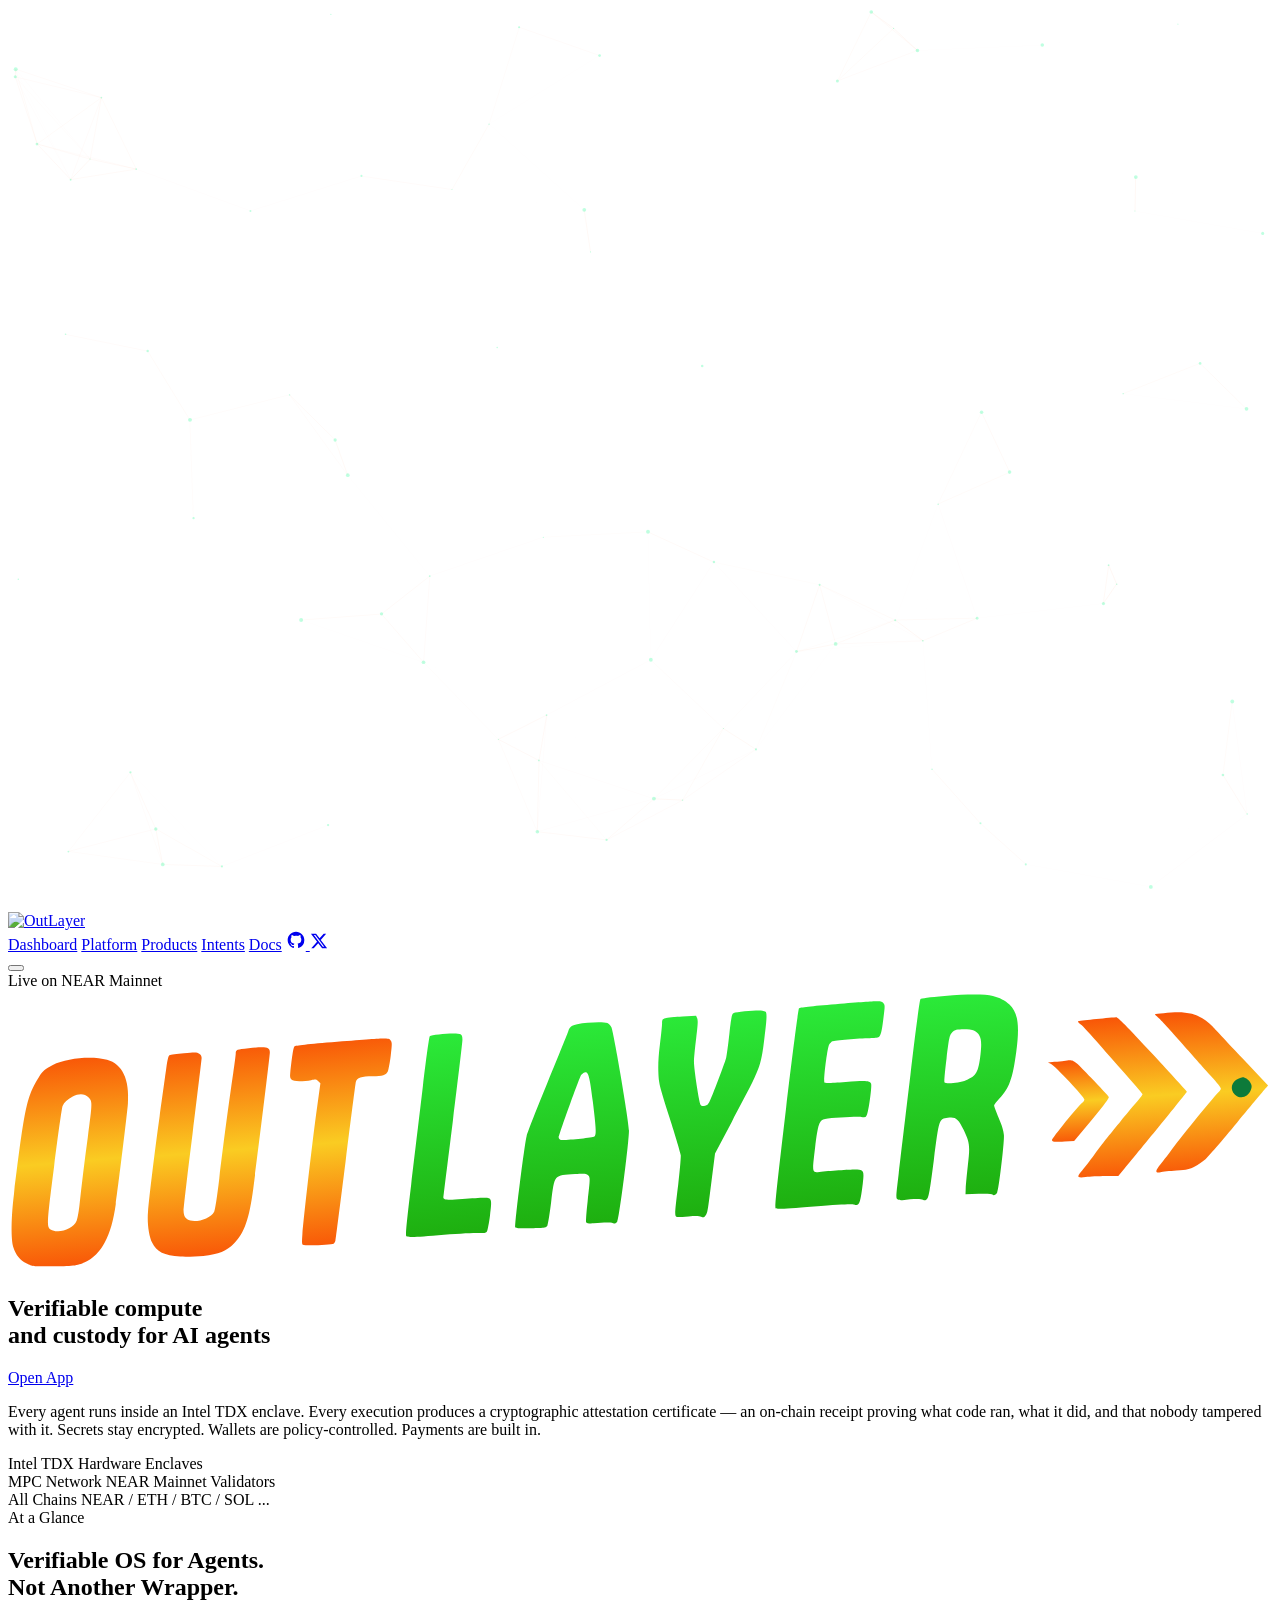
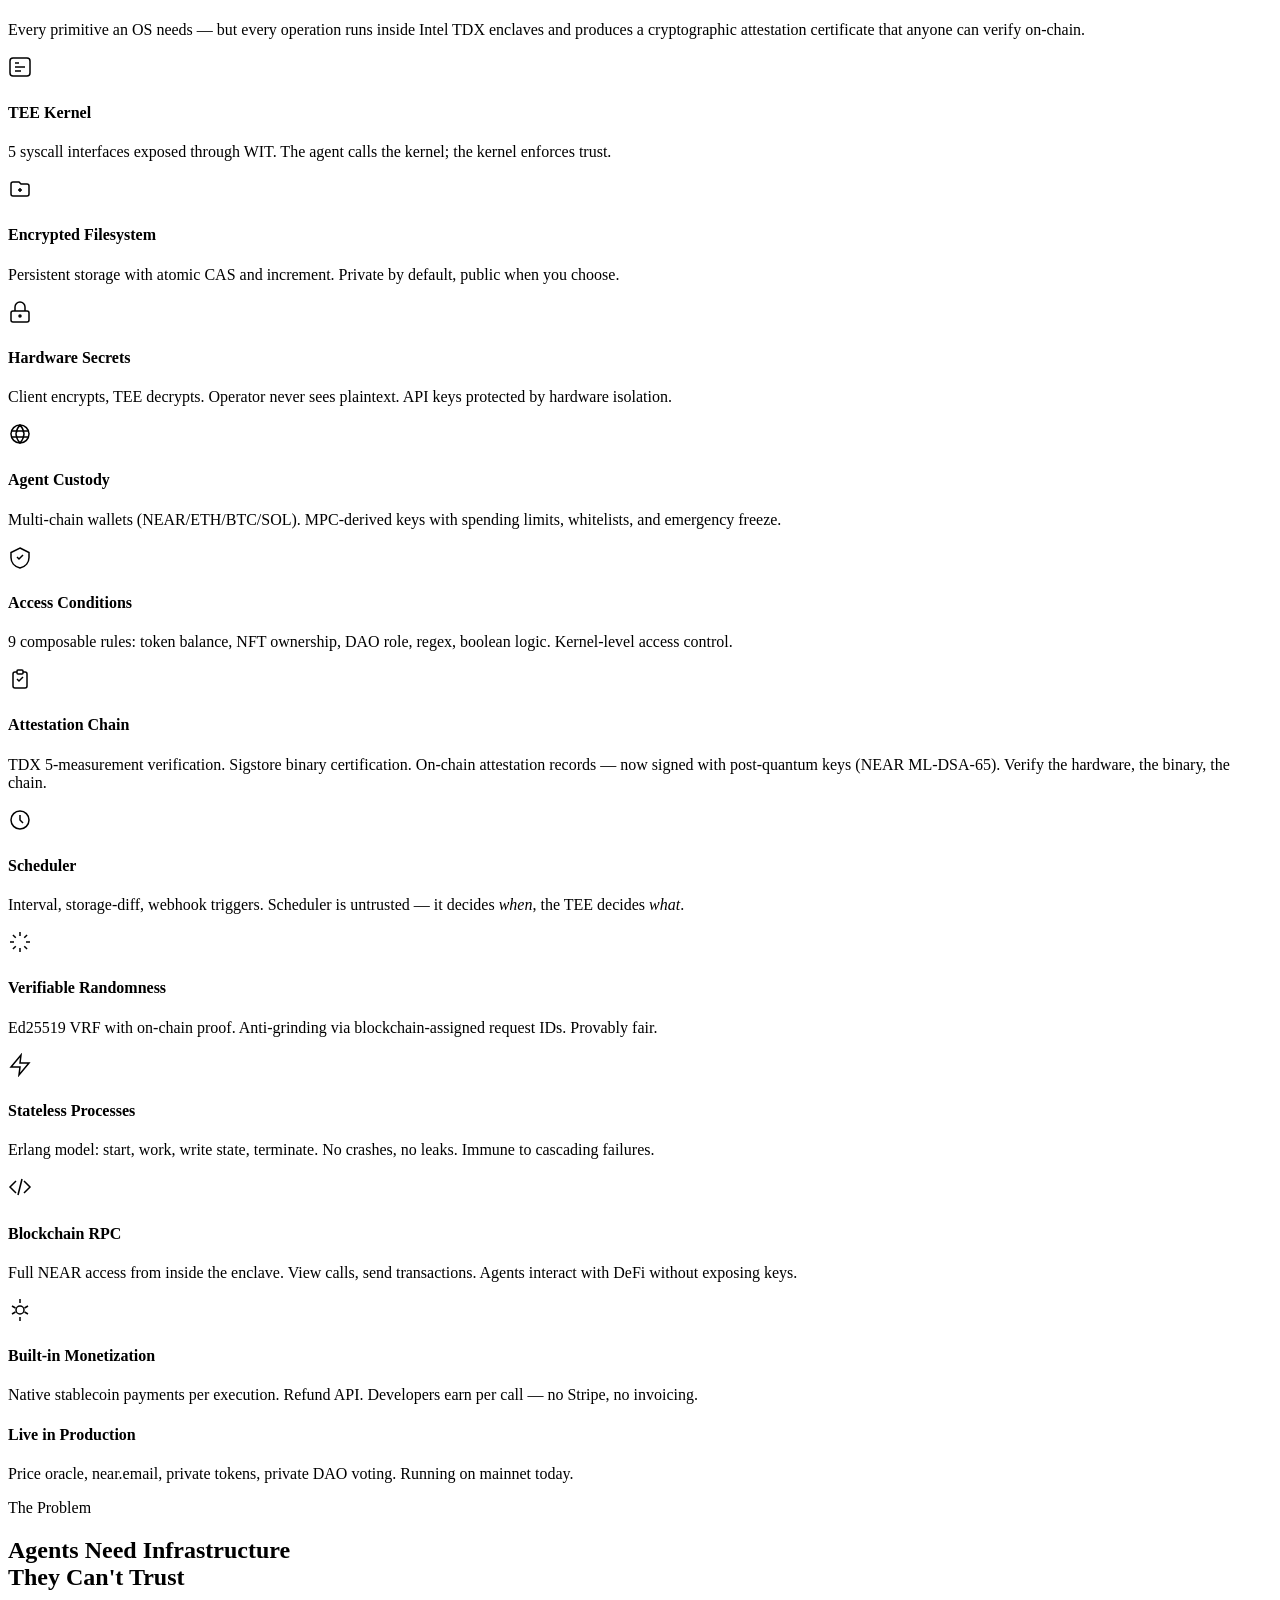
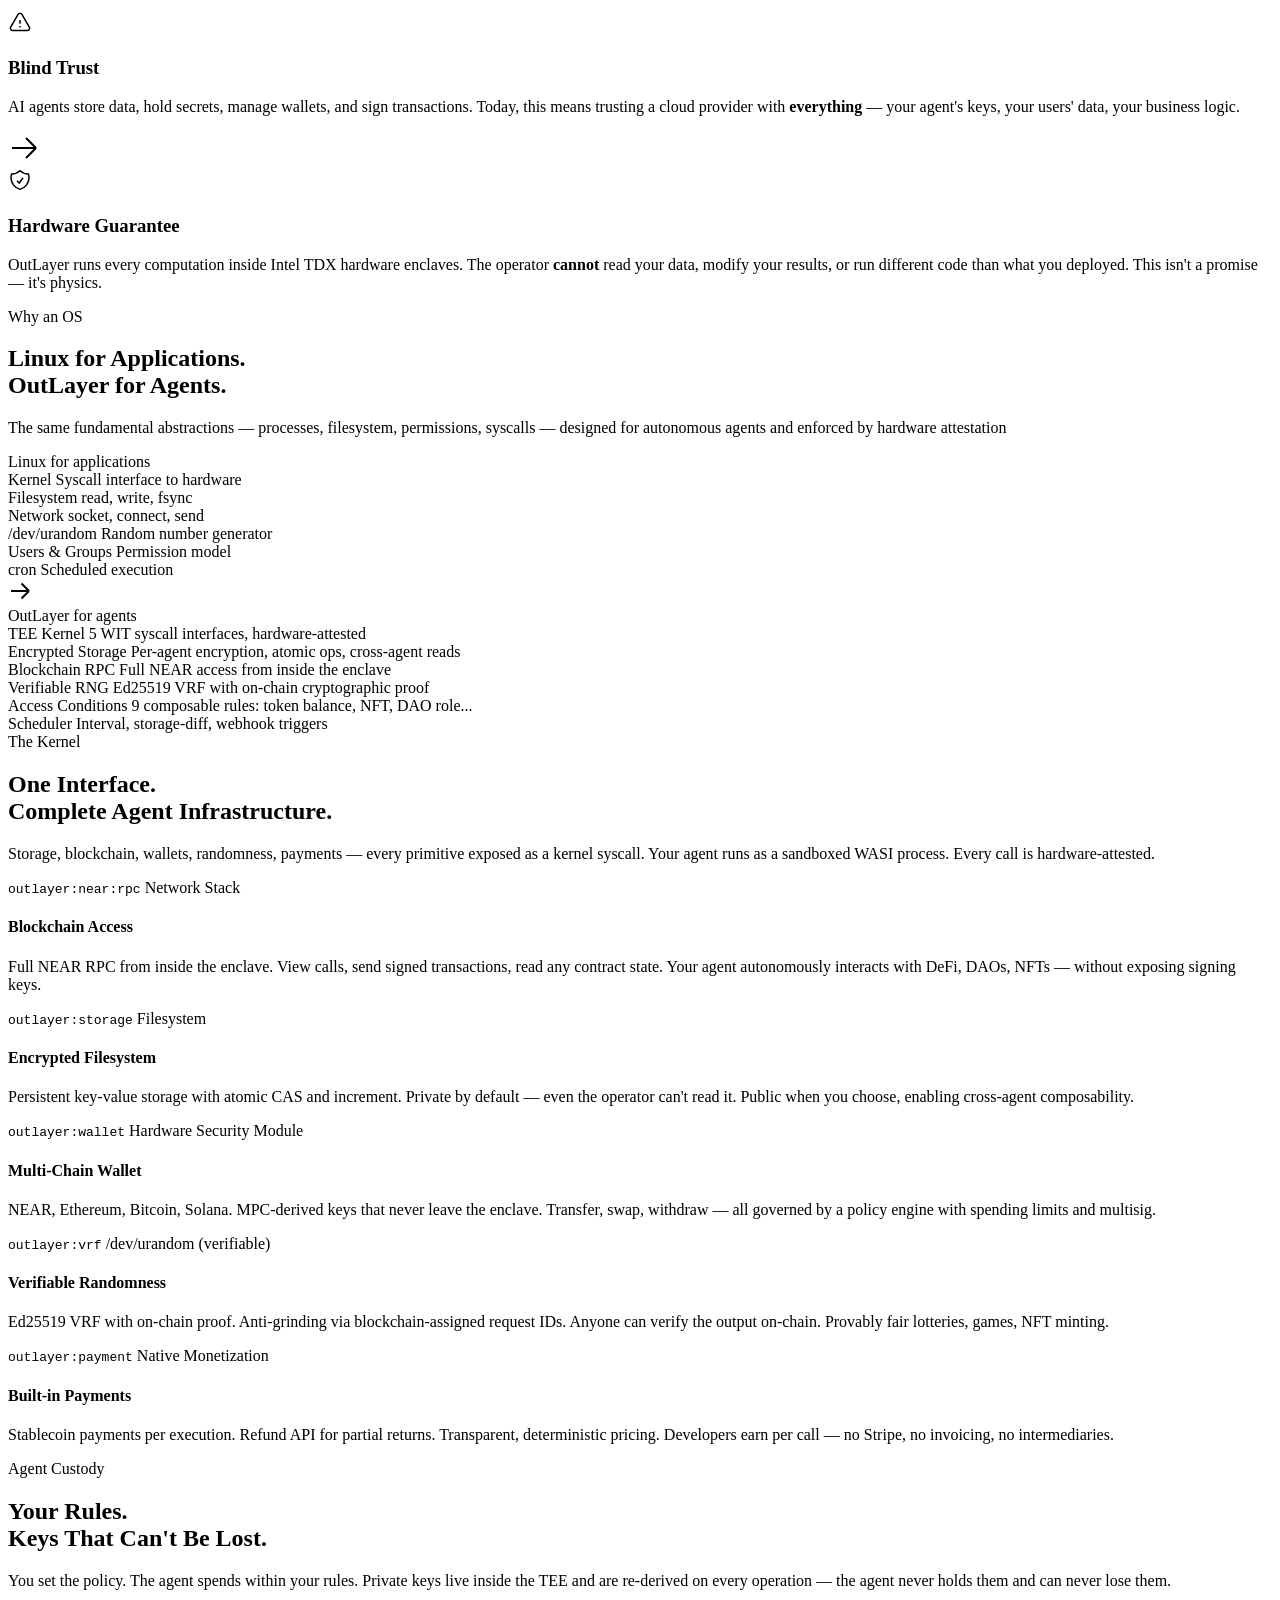
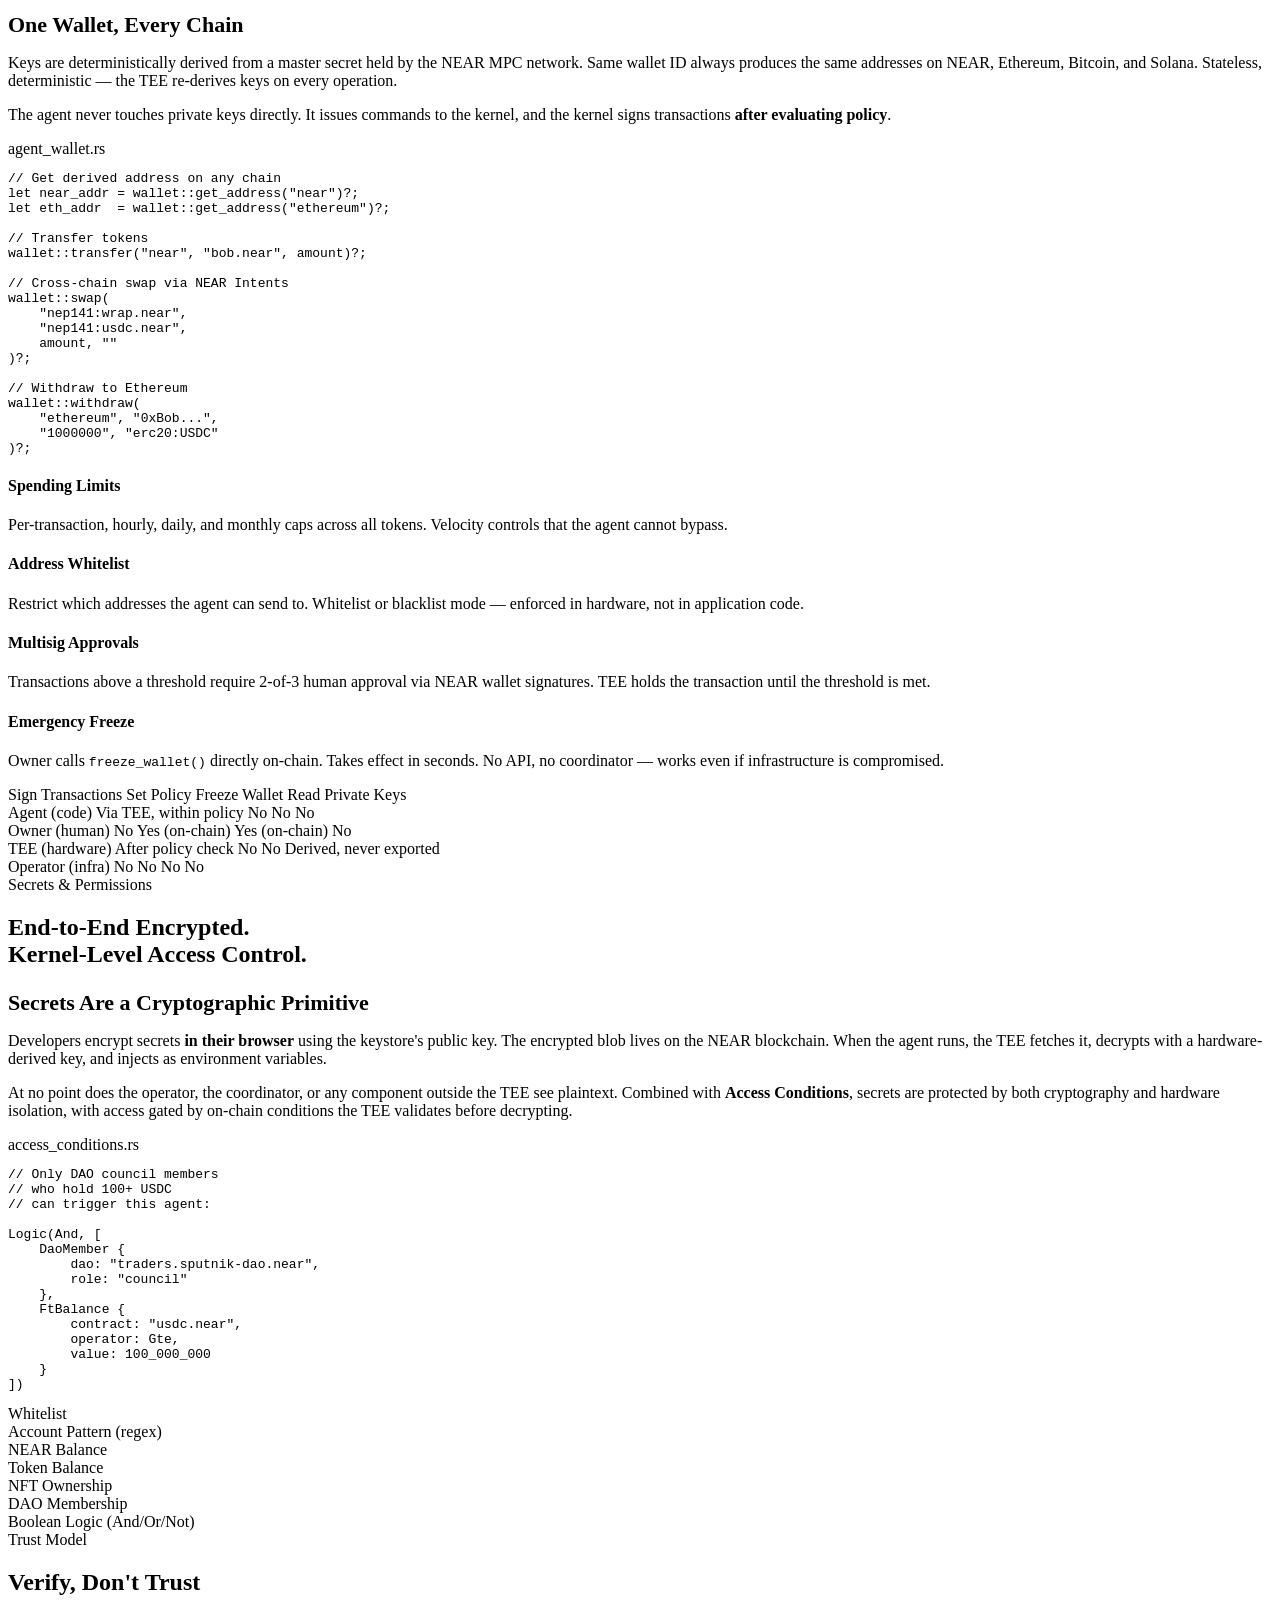
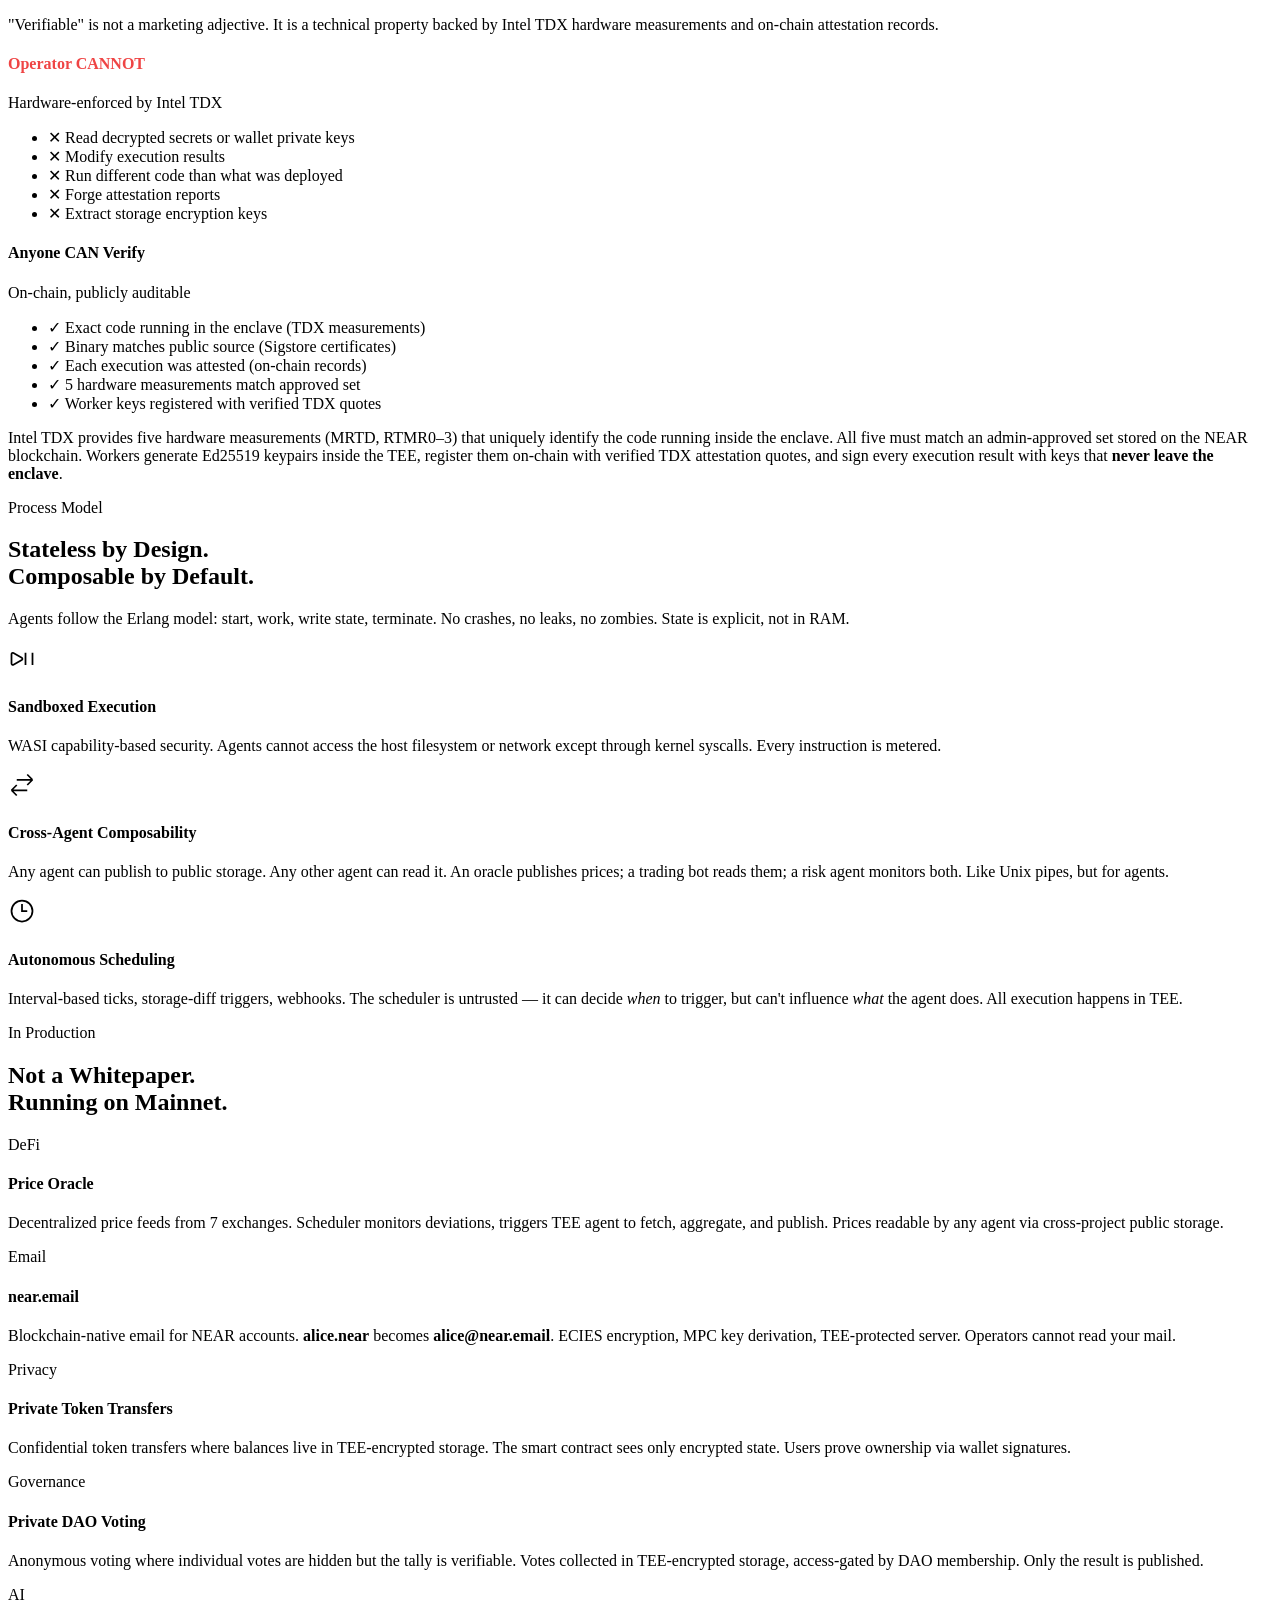
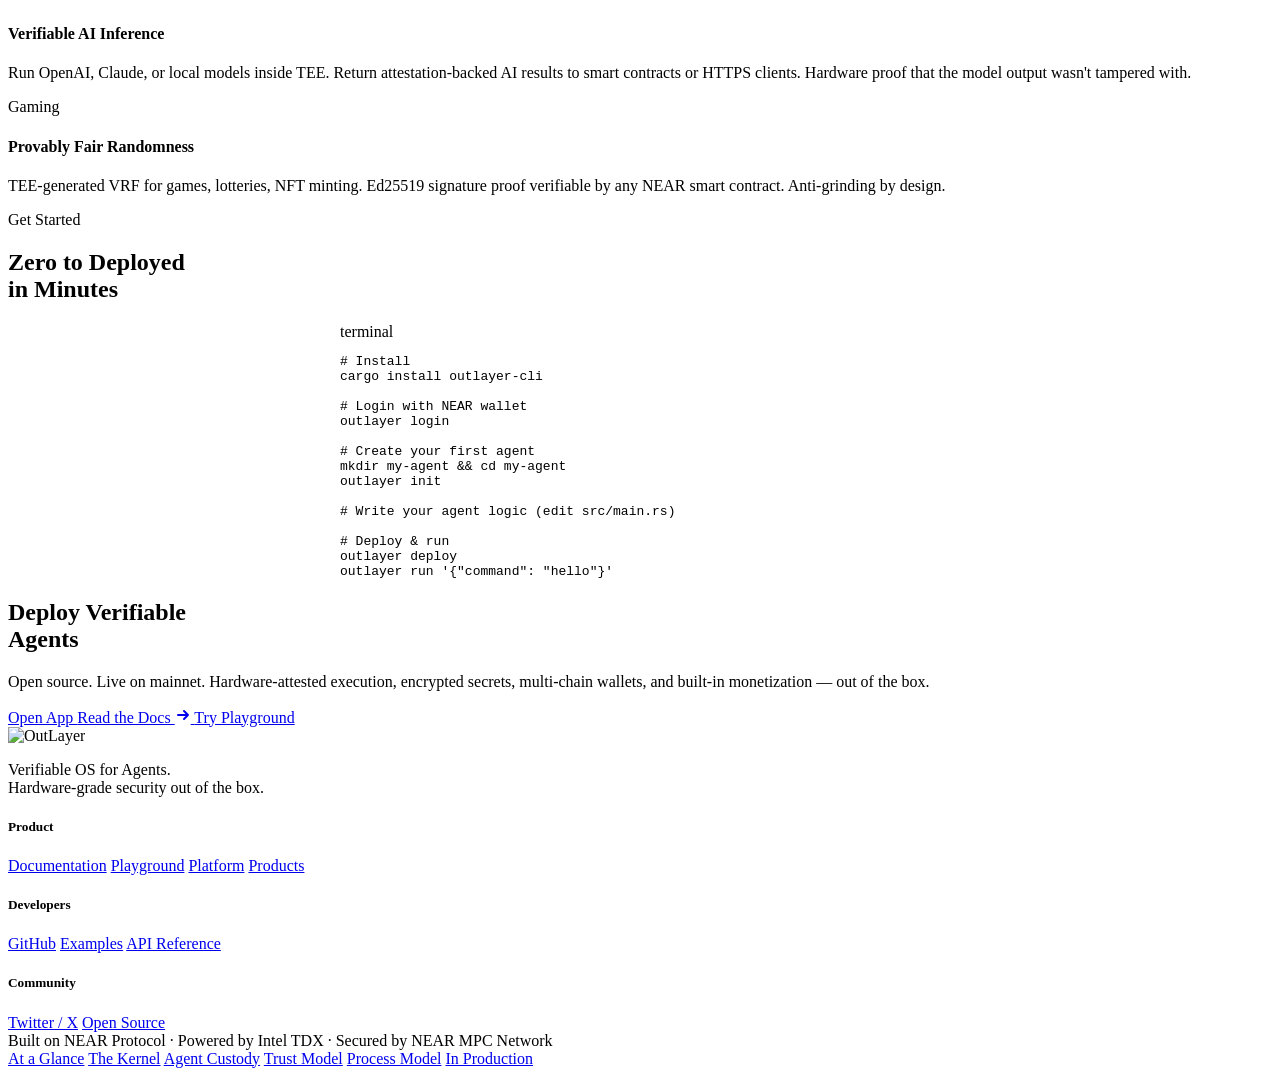
==== commit bc10fa00: "fix: github org repo" ====
--- a/public/index.html
+++ b/public/index.html
@@ -36,7 +36,7 @@
     "description": "Verifiable compute and custody for AI agents, enforced by Intel TDX enclaves on NEAR.",
     "sameAs": [
       "https://x.com/out_layer",
-      "https://github.com/fastnear/near-outlayer",
+      "https://github.com/out-layer/outlayer",
       "https://app.outlayer.ai"
     ]
   }
@@ -68,7 +68,7 @@
         <a href="/products">Products</a>
         <a href="/intents">Intents</a>
         <a href="https://app.outlayer.ai/docs/getting-started" target="_blank" rel="noopener">Docs</a>
-        <a href="https://github.com/fastnear/near-outlayer" target="_blank" rel="noopener" class="nav-icon" aria-label="GitHub">
+        <a href="https://github.com/out-layer/outlayer" target="_blank" rel="noopener" class="nav-icon" aria-label="GitHub">
           <svg width="20" height="20" fill="currentColor" viewBox="0 0 24 24"><path fill-rule="evenodd" d="M12 2C6.477 2 2 6.484 2 12.017c0 4.425 2.865 8.18 6.839 9.504.5.092.682-.217.682-.483 0-.237-.008-.868-.013-1.703-2.782.605-3.369-1.343-3.369-1.343-.454-1.158-1.11-1.466-1.11-1.466-.908-.62.069-.608.069-.608 1.003.07 1.531 1.032 1.531 1.032.892 1.53 2.341 1.088 2.91.832.092-.647.35-1.088.636-1.338-2.22-.253-4.555-1.113-4.555-4.951 0-1.093.39-1.988 1.029-2.688-.103-.253-.446-1.272.098-2.65 0 0 .84-.27 2.75 1.026A9.564 9.564 0 0112 6.844c.85.004 1.705.115 2.504.337 1.909-1.296 2.747-1.027 2.747-1.027.546 1.379.202 2.398.1 2.651.64.7 1.028 1.595 1.028 2.688 0 3.848-2.339 4.695-4.566 4.943.359.309.678.92.678 1.855 0 1.338-.012 2.419-.012 2.747 0 .268.18.58.688.482A10.019 10.019 0 0022 12.017C22 6.484 17.522 2 12 2z" clip-rule="evenodd"/></svg>
         </a>
         <a href="https://x.com/out_layer" target="_blank" rel="noopener" class="nav-icon" aria-label="Twitter">
@@ -821,14 +821,14 @@
           </div>
           <div class="footer-col">
             <h5>Developers</h5>
-            <a href="https://github.com/fastnear/near-outlayer" target="_blank">GitHub</a>
+            <a href="https://github.com/out-layer/outlayer" target="_blank">GitHub</a>
             <a href="https://app.outlayer.ai/docs/examples" target="_blank">Examples</a>
             <a href="https://app.outlayer.ai/docs/https-api" target="_blank">API Reference</a>
           </div>
           <div class="footer-col">
             <h5>Community</h5>
             <a href="https://x.com/out_layer" target="_blank">Twitter / X</a>
-            <a href="https://github.com/fastnear/near-outlayer" target="_blank">Open Source</a>
+            <a href="https://github.com/out-layer/outlayer" target="_blank">Open Source</a>
           </div>
         </div>
       </div>
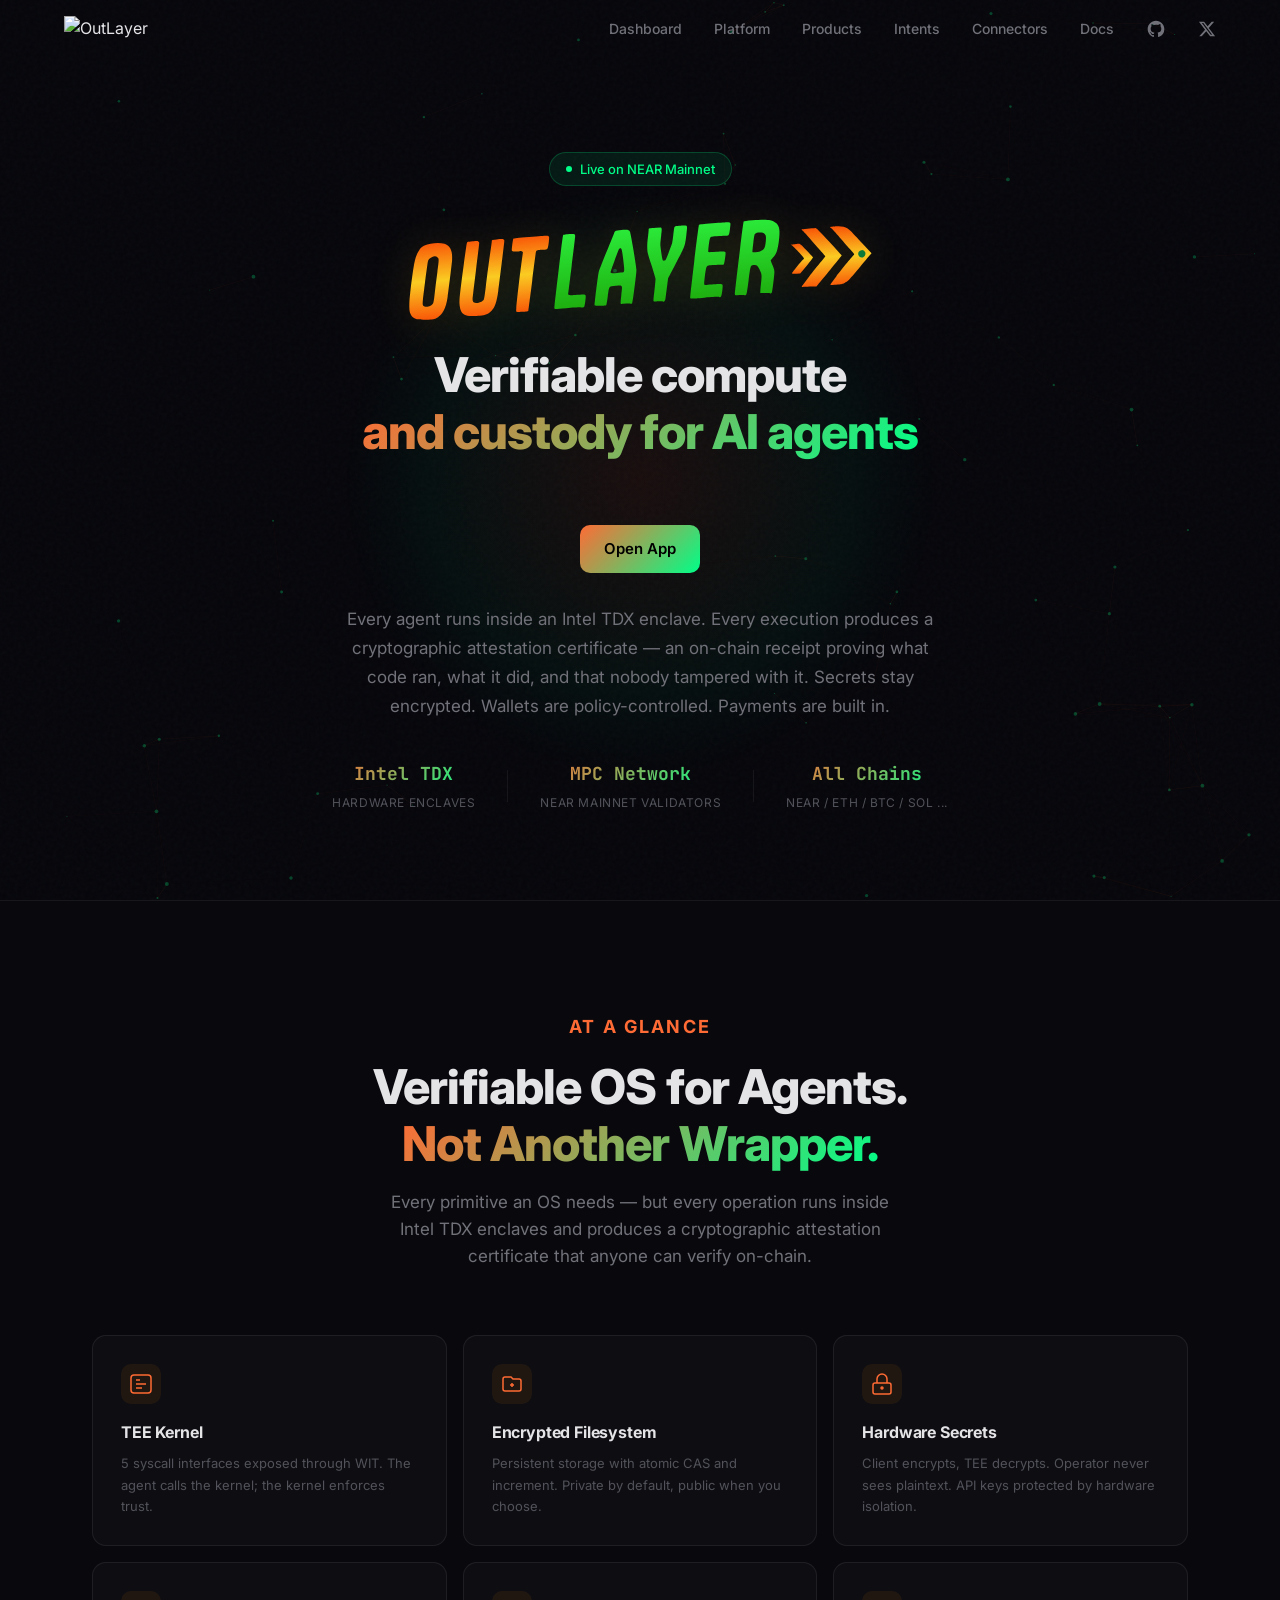
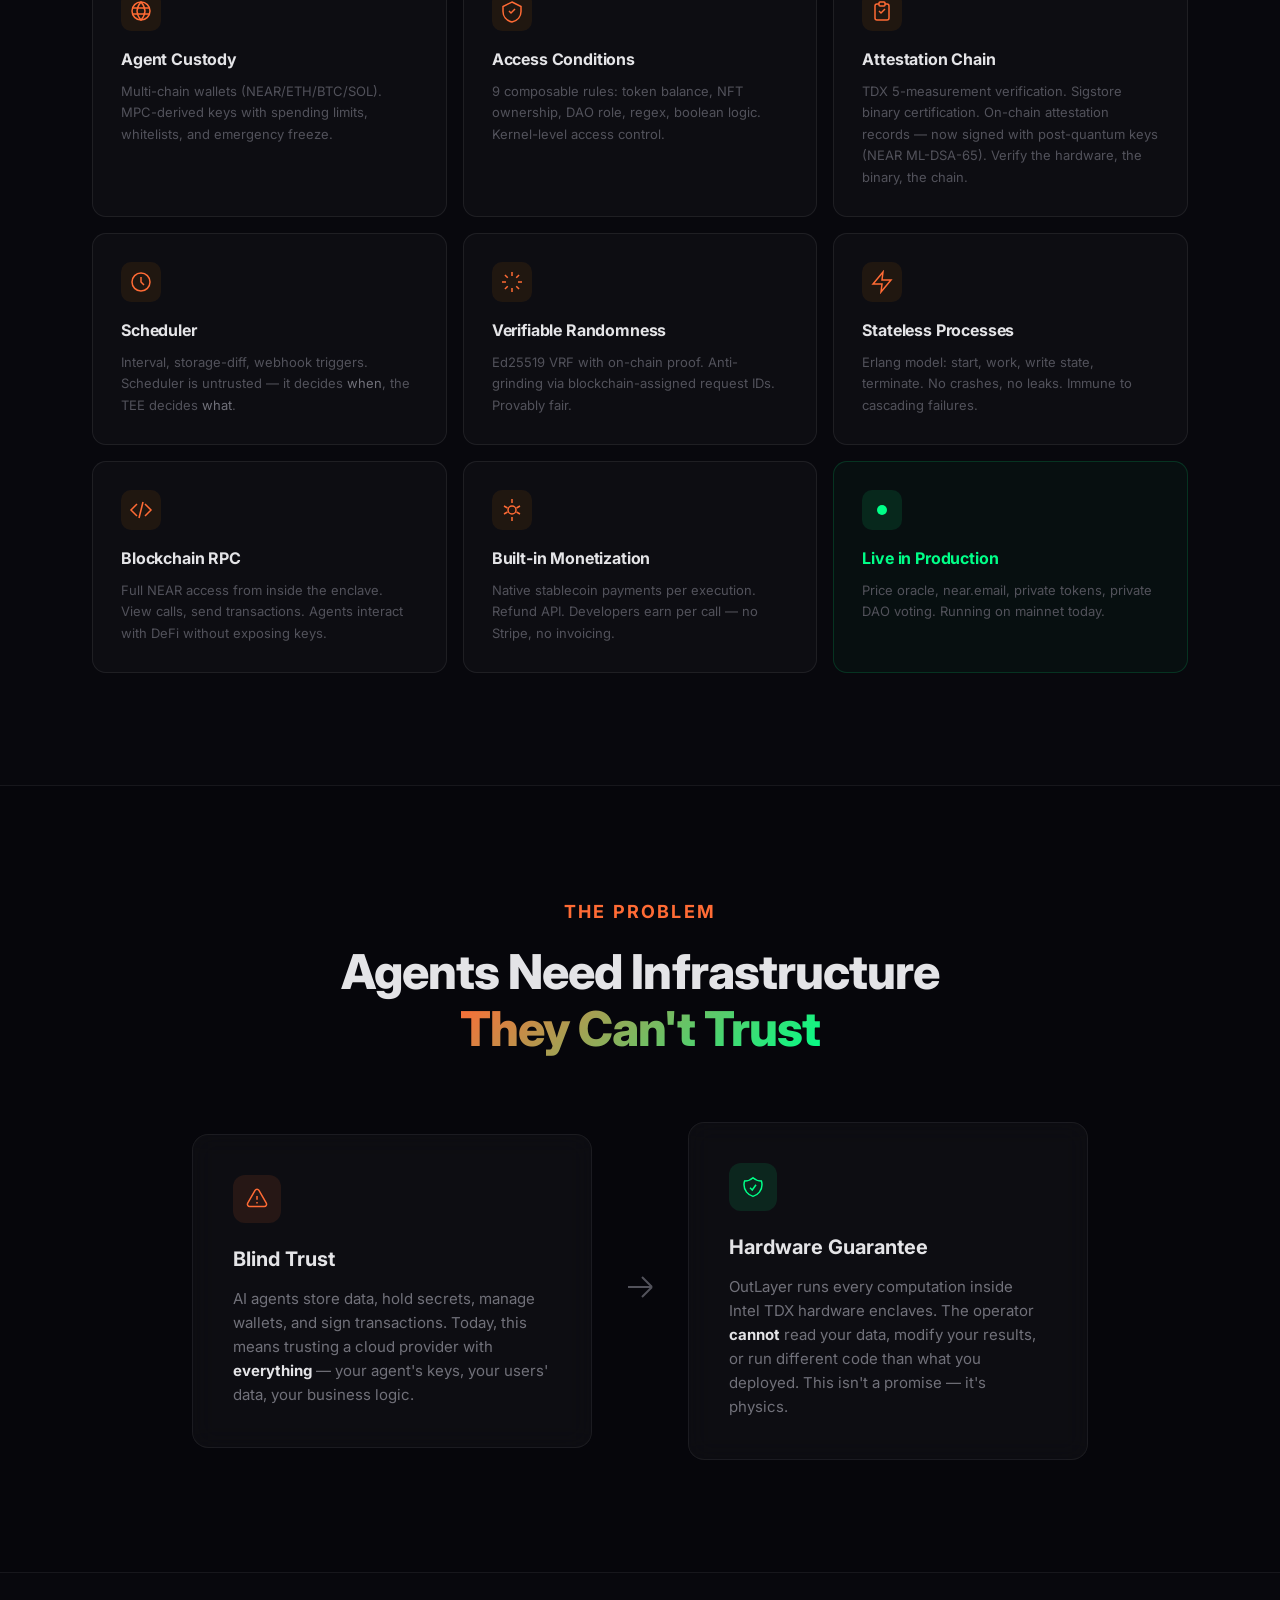
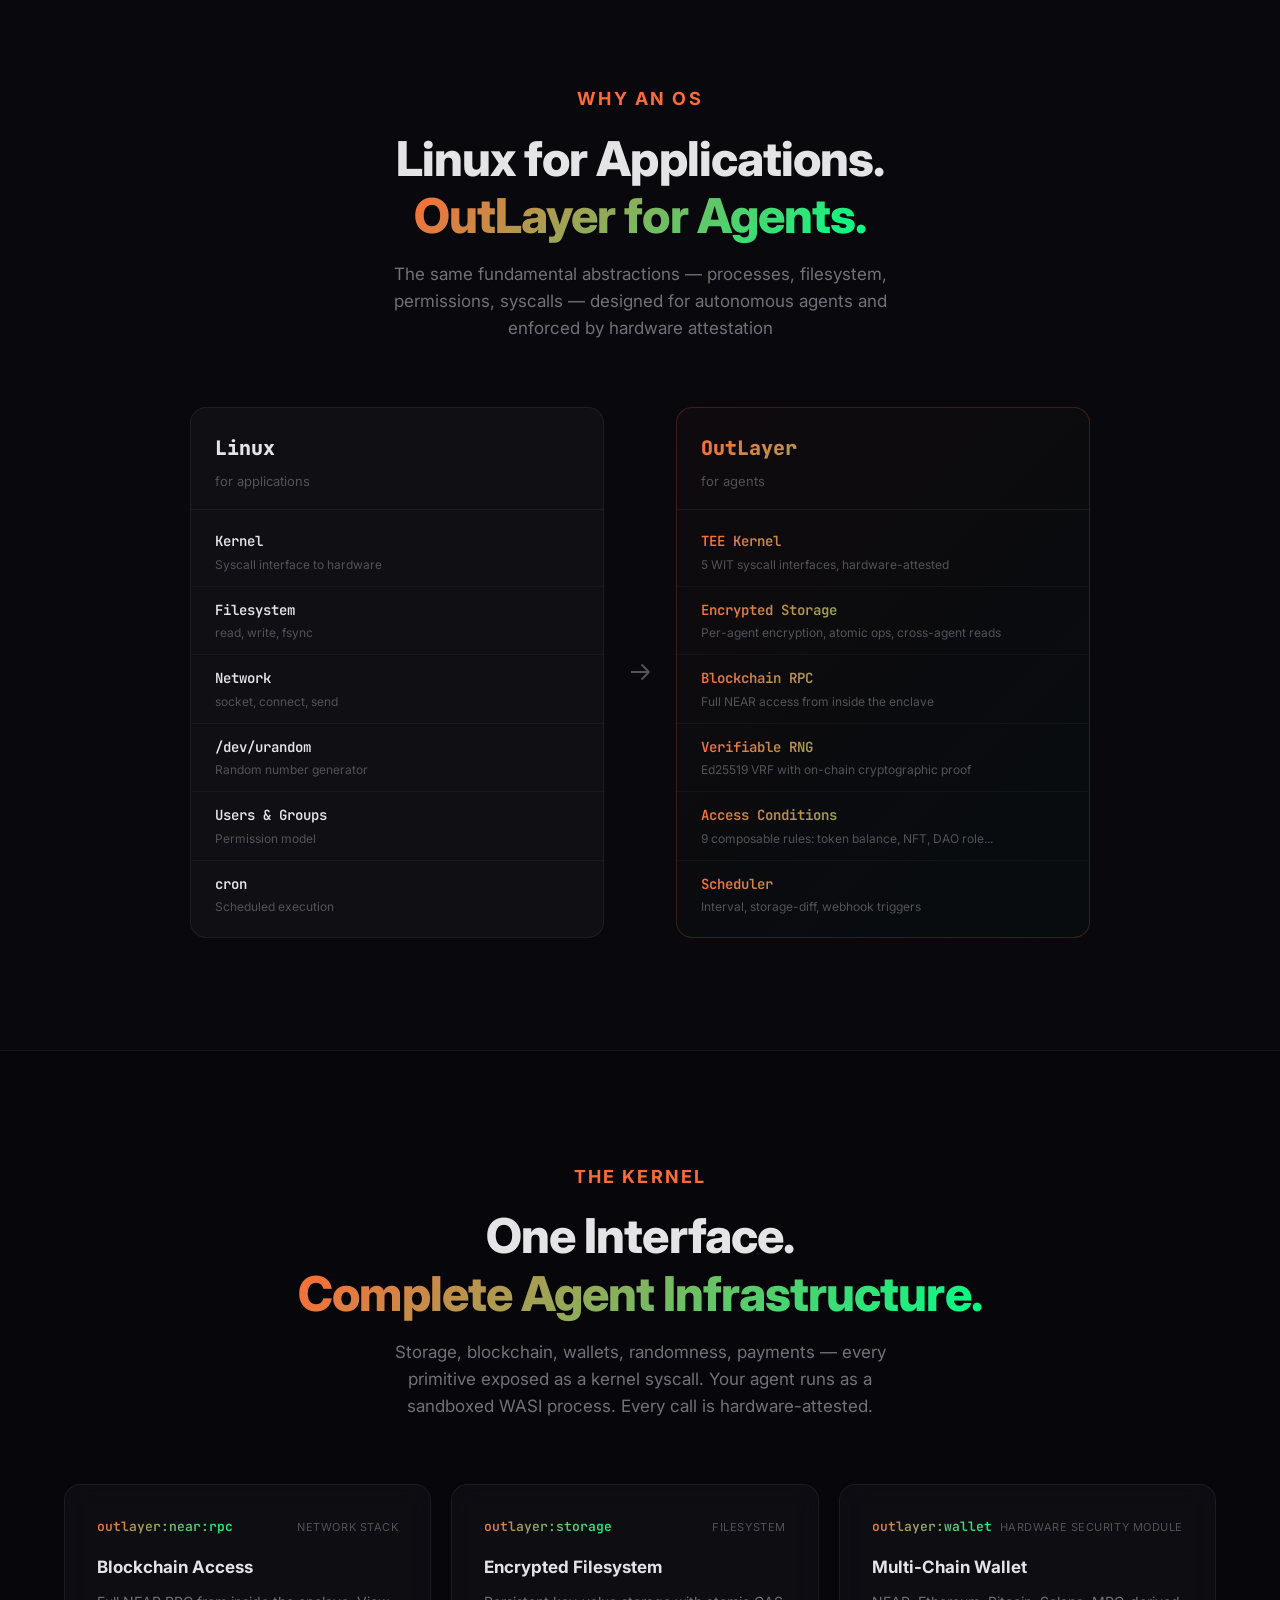
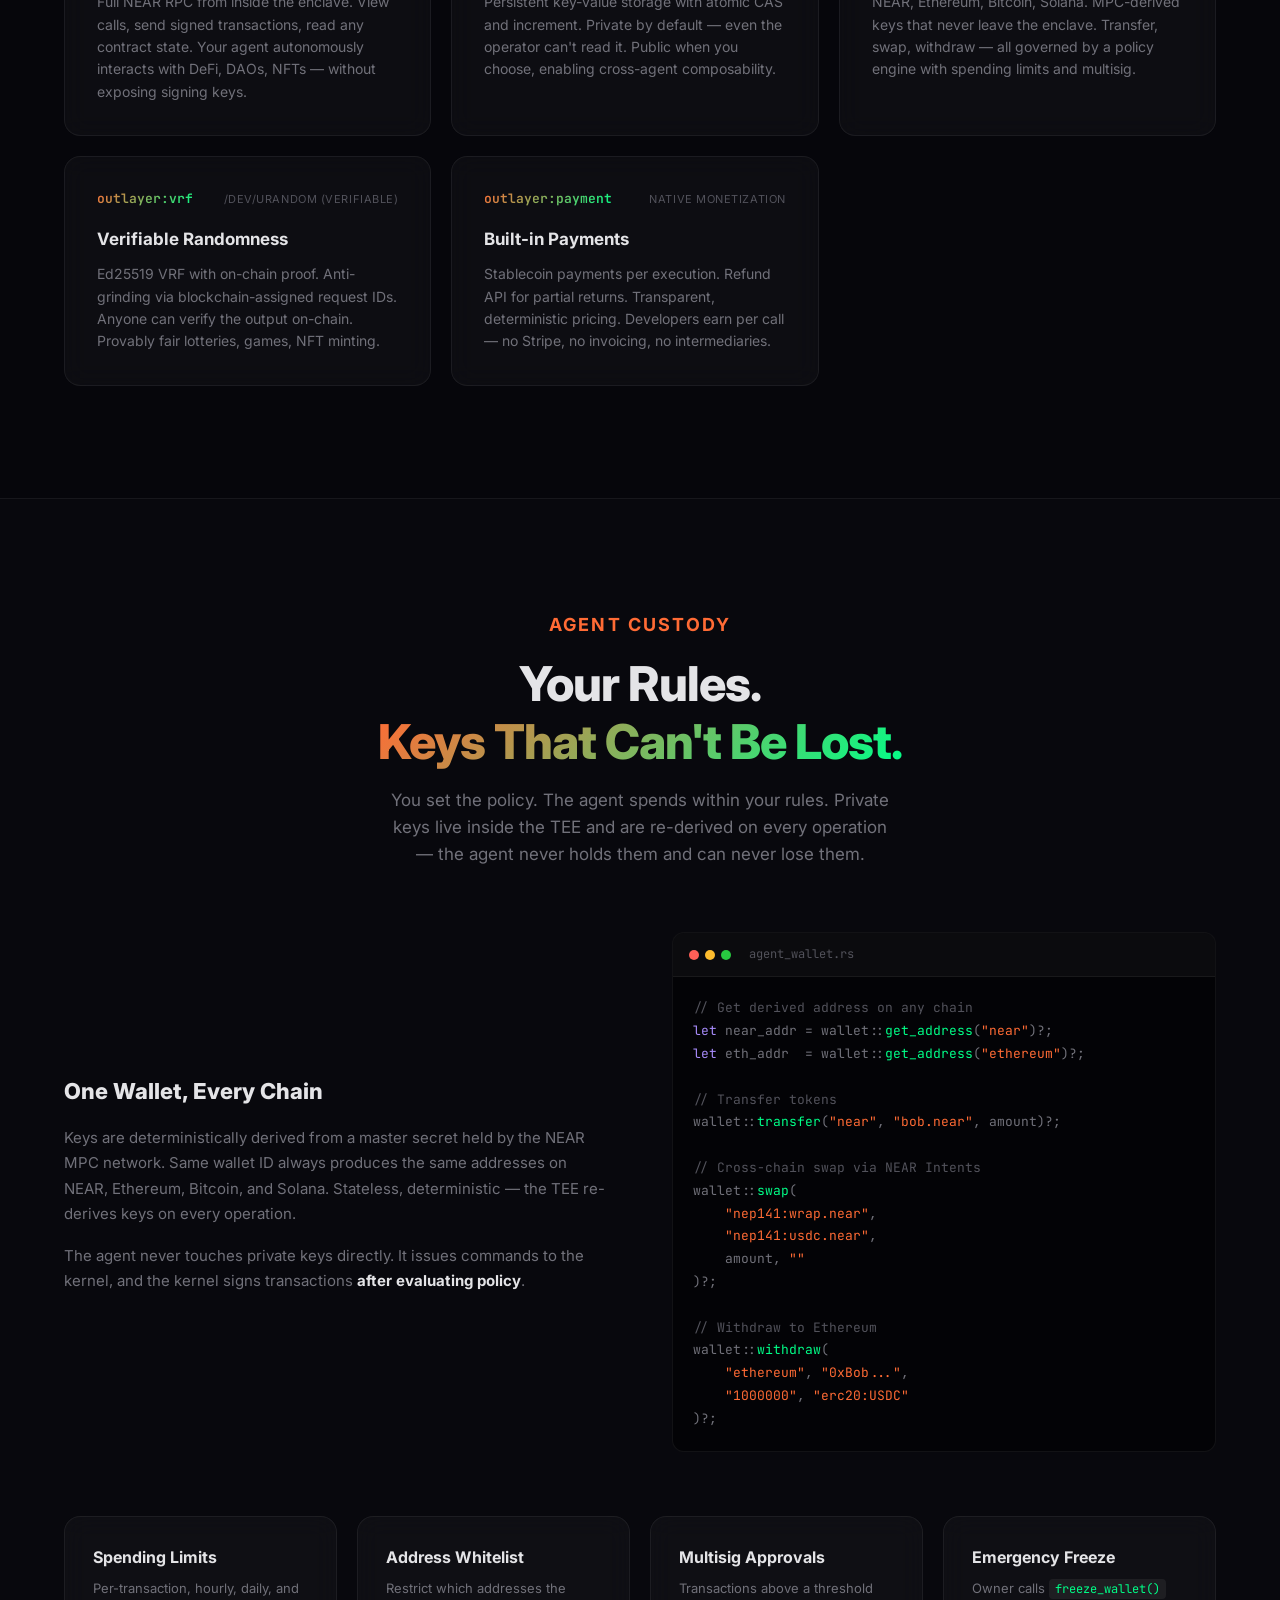
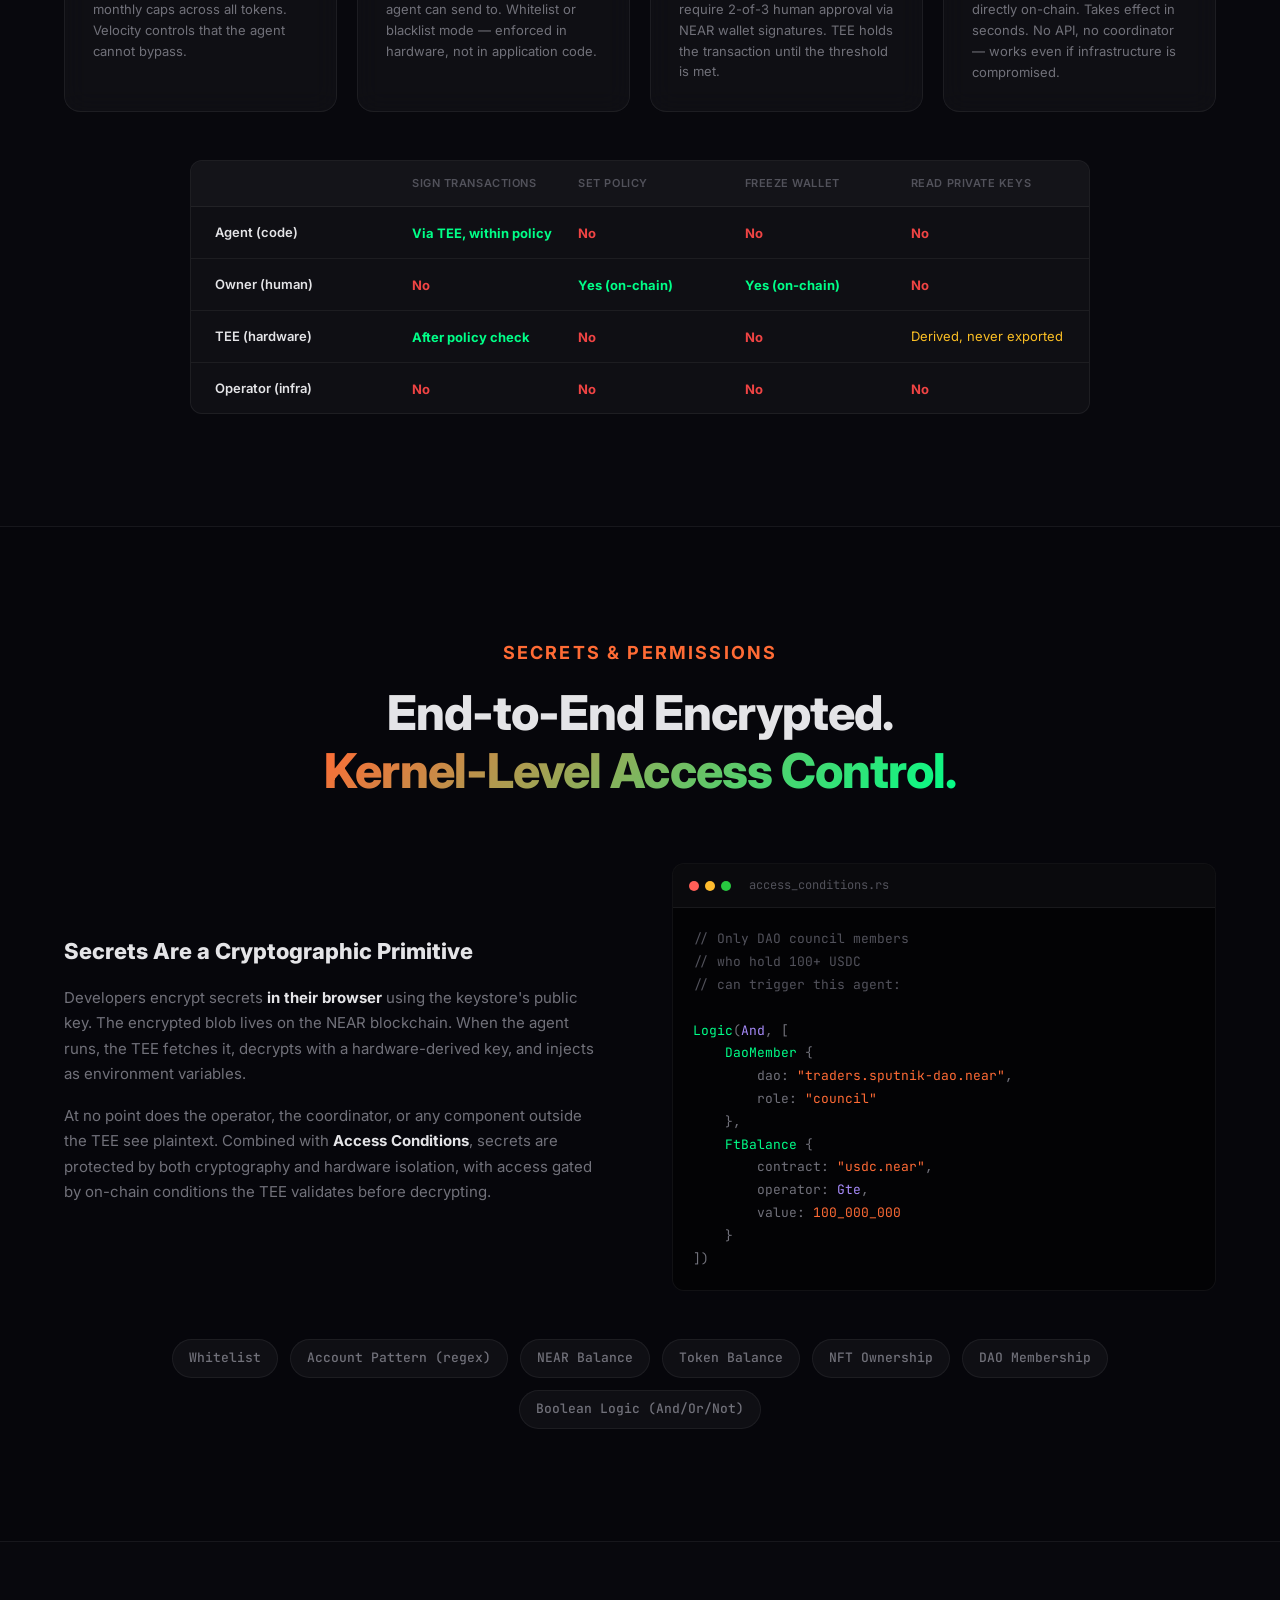
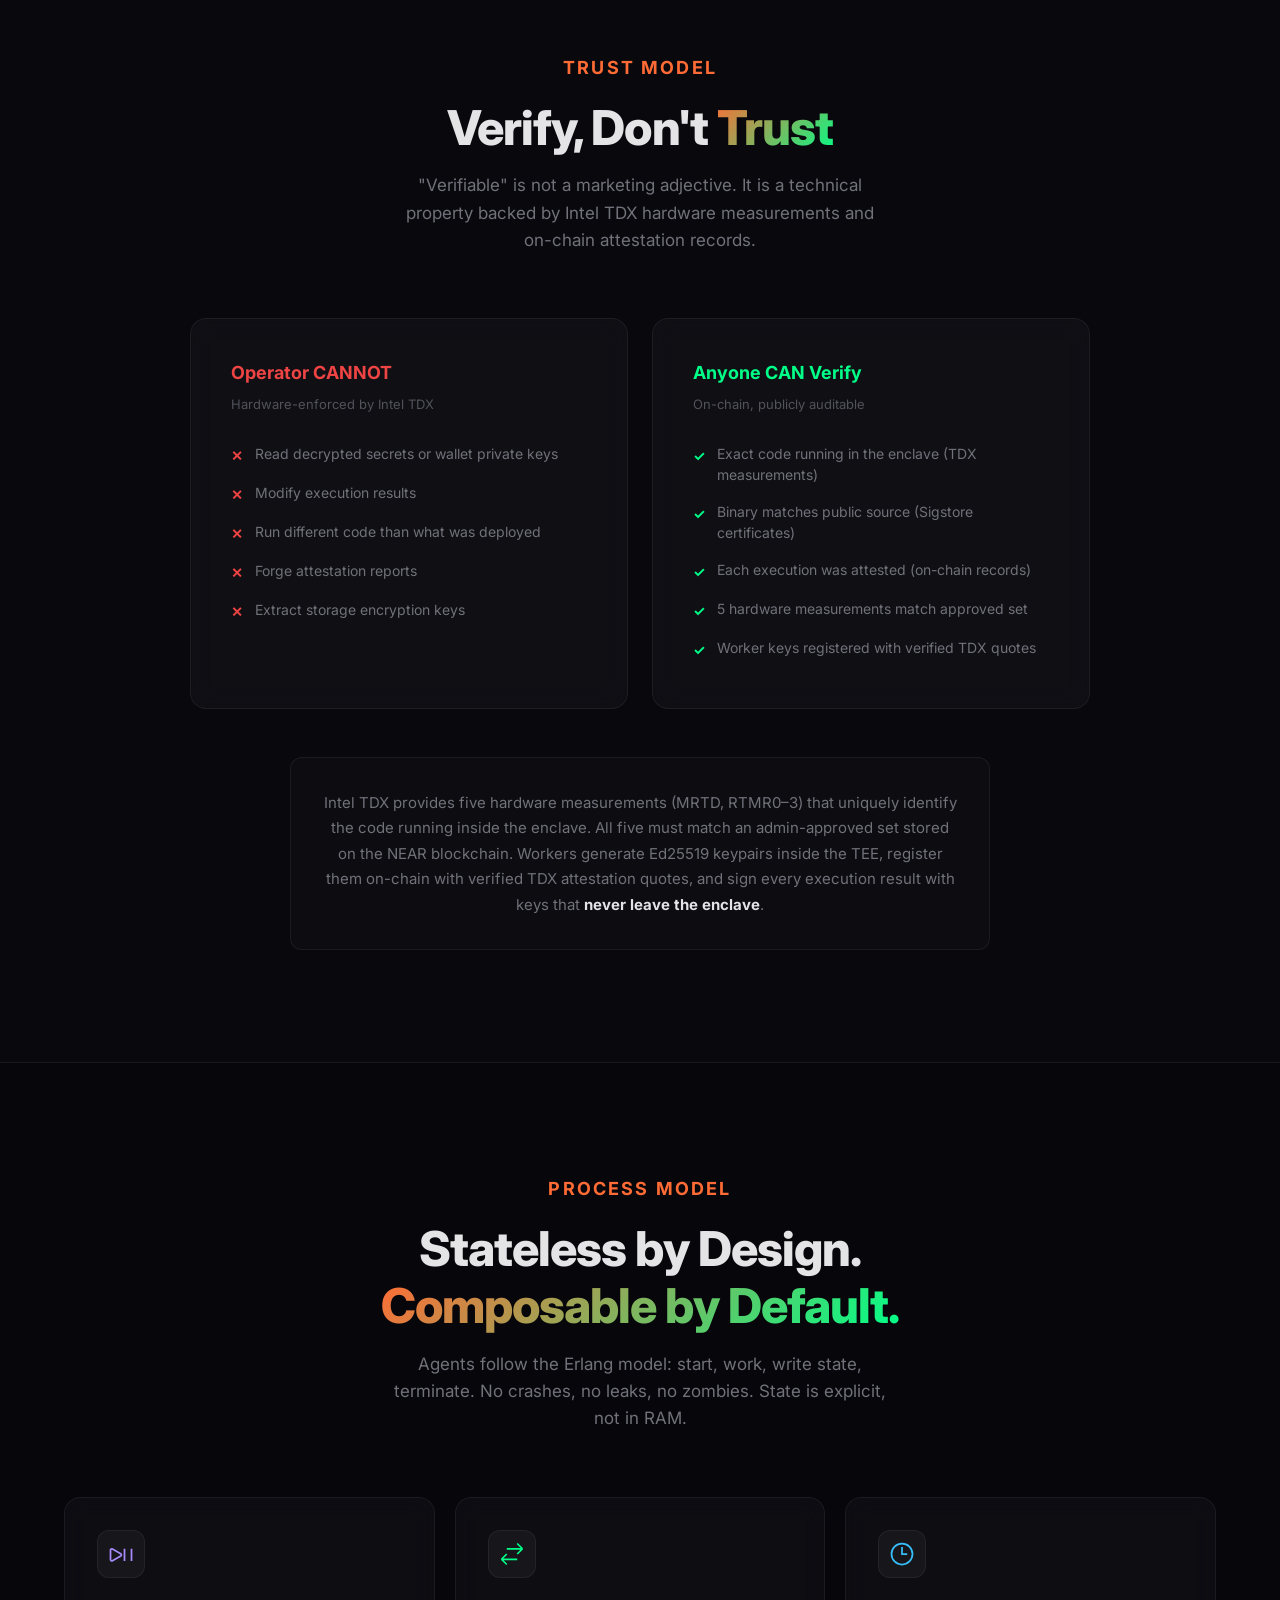
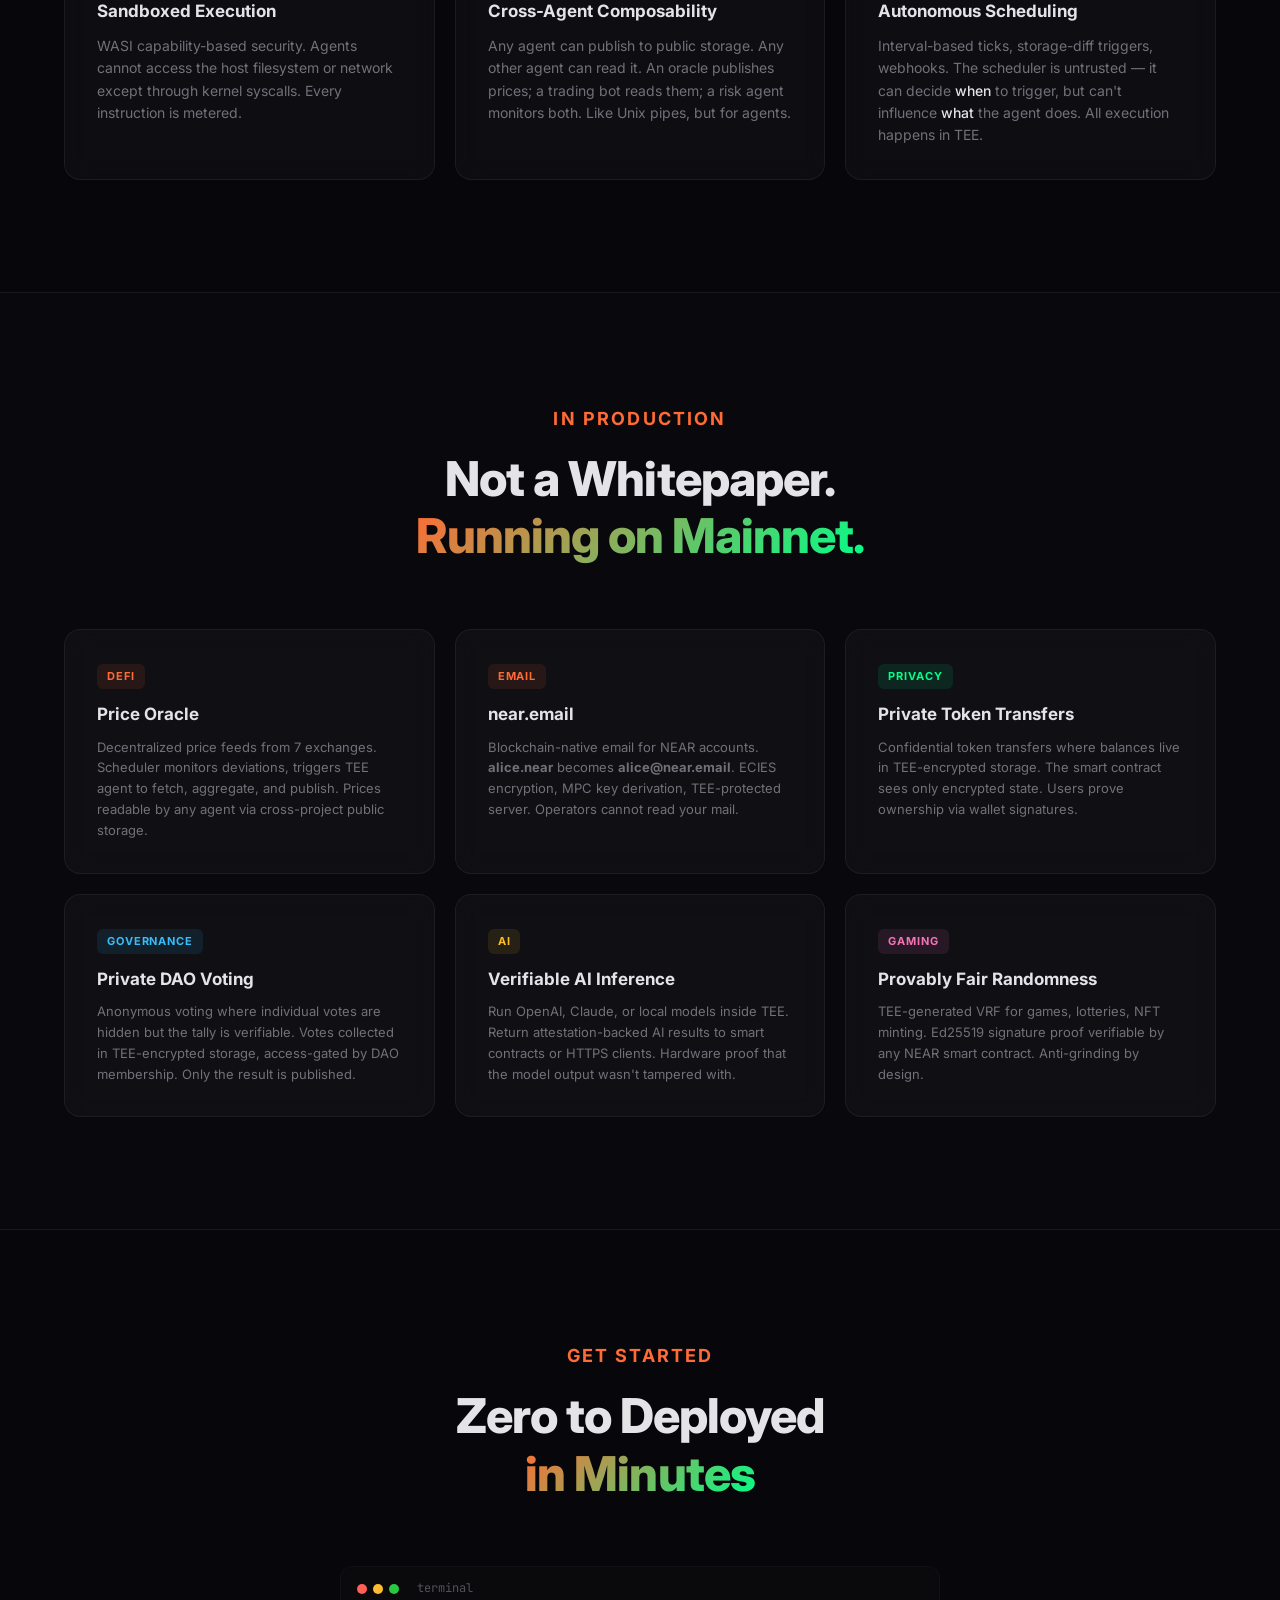
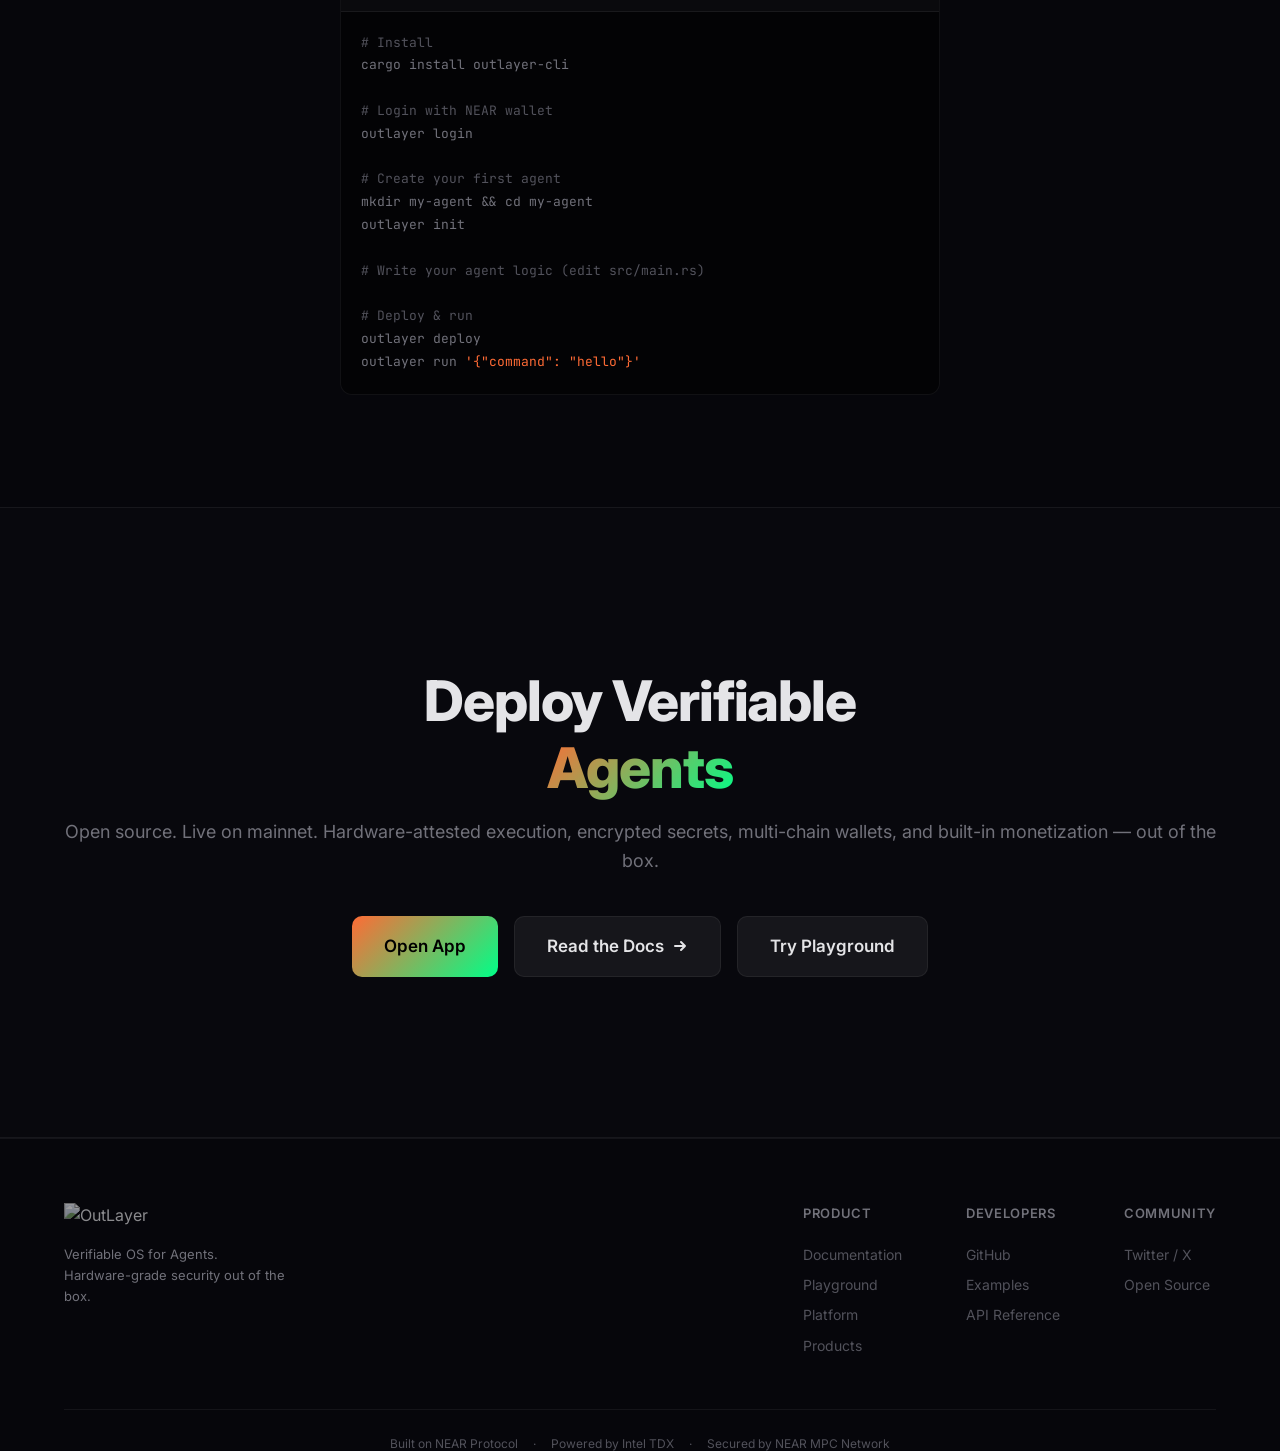
==== commit f51863d2: "feat: /connectors landing — demo chat (agent told to break a $15 limit; refusals are the connector's" ====
--- a/public/index.html
+++ b/public/index.html
@@ -67,6 +67,7 @@
         <a href="/platform">Platform</a>
         <a href="/products">Products</a>
         <a href="/intents">Intents</a>
+        <a href="/connectors">Connectors</a>
         <a href="https://app.outlayer.ai/docs/getting-started" target="_blank" rel="noopener">Docs</a>
         <a href="https://github.com/out-layer/outlayer" target="_blank" rel="noopener" class="nav-icon" aria-label="GitHub">
           <svg width="20" height="20" fill="currentColor" viewBox="0 0 24 24"><path fill-rule="evenodd" d="M12 2C6.477 2 2 6.484 2 12.017c0 4.425 2.865 8.18 6.839 9.504.5.092.682-.217.682-.483 0-.237-.008-.868-.013-1.703-2.782.605-3.369-1.343-3.369-1.343-.454-1.158-1.11-1.466-1.11-1.466-.908-.62.069-.608.069-.608 1.003.07 1.531 1.032 1.531 1.032.892 1.53 2.341 1.088 2.91.832.092-.647.35-1.088.636-1.338-2.22-.253-4.555-1.113-4.555-4.951 0-1.093.39-1.988 1.029-2.688-.103-.253-.446-1.272.098-2.65 0 0 .84-.27 2.75 1.026A9.564 9.564 0 0112 6.844c.85.004 1.705.115 2.504.337 1.909-1.296 2.747-1.027 2.747-1.027.546 1.379.202 2.398.1 2.651.64.7 1.028 1.595 1.028 2.688 0 3.848-2.339 4.695-4.566 4.943.359.309.678.92.678 1.855 0 1.338-.012 2.419-.012 2.747 0 .268.18.58.688.482A10.019 10.019 0 0022 12.017C22 6.484 17.522 2 12 2z" clip-rule="evenodd"/></svg>
--- a/public/styles.css
+++ b/public/styles.css
@@ -0,0 +1,2711 @@
+/* ===== RESET & BASE ===== */
+*, *::before, *::after {
+  margin: 0;
+  padding: 0;
+  box-sizing: border-box;
+}
+
+:root {
+  --bg: #06060b;
+  --bg-card: rgba(255, 255, 255, 0.03);
+  --bg-card-hover: rgba(255, 255, 255, 0.06);
+  --border: rgba(255, 255, 255, 0.06);
+  --border-hover: rgba(255, 255, 255, 0.12);
+  --text: #e4e4e7;
+  --text-muted: #71717a;
+  --text-dim: #52525b;
+  --green: #00ff88;
+  --green-dim: #00cc6a;
+  --orange: #ff6b35;
+  --yellow: #fbbf24;
+  --purple: #a78bfa;
+  --blue: #38bdf8;
+  --pink: #f472b6;
+  --gradient: linear-gradient(135deg, var(--orange), var(--green));
+  --font: 'Inter', -apple-system, BlinkMacSystemFont, sans-serif;
+  --mono: 'JetBrains Mono', 'Fira Code', monospace;
+}
+
+html {
+  scroll-behavior: smooth;
+  -webkit-font-smoothing: antialiased;
+  overflow-x: hidden;
+}
+
+body {
+  font-family: var(--font);
+  background: var(--bg);
+  color: var(--text);
+  line-height: 1.6;
+  overflow-x: hidden;
+}
+
+a {
+  color: inherit;
+  text-decoration: none;
+}
+
+img {
+  max-width: 100%;
+  height: auto;
+}
+
+/* ===== BACKGROUND ===== */
+#bg-canvas {
+  position: fixed;
+  top: 0;
+  left: 0;
+  width: 100%;
+  height: 100%;
+  z-index: 0;
+  pointer-events: none;
+}
+
+.grain-overlay {
+  position: fixed;
+  top: 0;
+  left: 0;
+  width: 100%;
+  height: 100%;
+  z-index: 1;
+  pointer-events: none;
+  opacity: 0.03;
+  background-image: url("data:image/svg+xml,%3Csvg viewBox='0 0 256 256' xmlns='http://www.w3.org/2000/svg'%3E%3Cfilter id='n'%3E%3CfeTurbulence type='fractalNoise' baseFrequency='0.9' numOctaves='4' stitchTiles='stitch'/%3E%3C/filter%3E%3Crect width='100%25' height='100%25' filter='url(%23n)' opacity='1'/%3E%3C/svg%3E");
+}
+
+/* ===== CONTAINER ===== */
+.container {
+  max-width: 1200px;
+  margin: 0 auto;
+  padding: 0 1.5rem;
+}
+
+/* ===== NAV ===== */
+.nav {
+  position: fixed;
+  top: 0;
+  left: 0;
+  right: 0;
+  z-index: 100;
+  padding: 1rem 0;
+  transition: background 0.3s, backdrop-filter 0.3s, border-color 0.3s;
+  border-bottom: 1px solid transparent;
+}
+
+.nav.scrolled {
+  background: rgba(6, 6, 11, 0.8);
+  backdrop-filter: blur(20px);
+  -webkit-backdrop-filter: blur(20px);
+  border-bottom-color: var(--border);
+}
+
+.nav-inner {
+  max-width: 1200px;
+  margin: 0 auto;
+  padding: 0 1.5rem;
+  display: flex;
+  align-items: center;
+  justify-content: space-between;
+}
+
+.nav-logo img {
+  height: 24px;
+  width: auto;
+}
+
+.nav-links {
+  display: flex;
+  align-items: center;
+  gap: 2rem;
+}
+
+.nav-links a {
+  font-size: 0.875rem;
+  font-weight: 500;
+  color: var(--text-muted);
+  transition: color 0.2s;
+}
+
+.nav-links a:hover {
+  color: var(--text);
+}
+
+.nav-icon {
+  display: flex;
+  align-items: center;
+}
+
+.nav-mobile-toggle {
+  display: none;
+  flex-direction: column;
+  gap: 5px;
+  background: none;
+  border: none;
+  cursor: pointer;
+  padding: 4px;
+}
+
+.nav-mobile-toggle span {
+  display: block;
+  width: 22px;
+  height: 2px;
+  background: var(--text-muted);
+  border-radius: 1px;
+  transition: transform 0.3s, opacity 0.3s;
+}
+
+/* ===== GLASS CARD ===== */
+.glass-card {
+  background: var(--bg-card);
+  border: 1px solid var(--border);
+  border-radius: 16px;
+  backdrop-filter: blur(12px);
+  -webkit-backdrop-filter: blur(12px);
+  transition: background 0.3s, border-color 0.3s, transform 0.3s, box-shadow 0.3s;
+}
+
+.glass-card:hover {
+  background: var(--bg-card-hover);
+  border-color: var(--border-hover);
+  transform: translateY(-2px);
+  box-shadow: 0 8px 32px rgba(0, 0, 0, 0.3);
+}
+
+/* ===== BUTTONS ===== */
+.btn {
+  display: inline-flex;
+  align-items: center;
+  gap: 0.5rem;
+  padding: 0.75rem 1.5rem;
+  border-radius: 10px;
+  font-size: 0.9375rem;
+  font-weight: 600;
+  font-family: var(--font);
+  cursor: pointer;
+  transition: all 0.25s;
+  border: none;
+  white-space: nowrap;
+}
+
+.btn-primary {
+  background: var(--gradient);
+  color: #000;
+}
+
+.btn-primary:hover {
+  opacity: 0.9;
+  transform: translateY(-1px);
+  box-shadow: 0 4px 24px rgba(255, 107, 53, 0.3);
+}
+
+.btn-glass {
+  background: rgba(255, 255, 255, 0.06);
+  color: var(--text);
+  border: 1px solid var(--border);
+}
+
+.btn-glass:hover {
+  background: rgba(255, 255, 255, 0.1);
+  border-color: var(--border-hover);
+  transform: translateY(-1px);
+}
+
+.btn-lg {
+  padding: 1rem 2rem;
+  font-size: 1.0625rem;
+}
+
+/* ===== HERO ===== */
+.hero {
+  position: relative;
+  z-index: 2;
+  min-height: 100vh;
+  display: flex;
+  align-items: center;
+  justify-content: center;
+  padding: 8rem 1.5rem 4rem;
+}
+
+.hero-content {
+  max-width: 800px;
+  text-align: center;
+}
+
+.hero-badge {
+  display: inline-flex;
+  align-items: center;
+  gap: 0.5rem;
+  padding: 0.375rem 1rem;
+  border-radius: 100px;
+  font-size: 0.8125rem;
+  font-weight: 500;
+  color: var(--green);
+  background: rgba(0, 255, 136, 0.08);
+  border: 1px solid rgba(0, 255, 136, 0.2);
+  margin-bottom: 2rem;
+}
+
+.badge-dot {
+  width: 6px;
+  height: 6px;
+  background: var(--green);
+  border-radius: 50%;
+  animation: pulse-dot 2s infinite;
+}
+
+@keyframes pulse-dot {
+  0%, 100% { opacity: 1; box-shadow: 0 0 0 0 rgba(0, 255, 136, 0.5); }
+  50% { opacity: 0.7; box-shadow: 0 0 0 6px rgba(0, 255, 136, 0); }
+}
+
+.hero-title {
+  font-size: clamp(2.5rem, 6vw, 4.5rem);
+  font-weight: 800;
+  line-height: 1.1;
+  letter-spacing: -0.03em;
+  margin-bottom: 1.5rem;
+}
+
+.hero-line-1 {
+  display: block;
+  background: linear-gradient(135deg, #fff 0%, #a1a1aa 100%);
+  -webkit-background-clip: text;
+  -webkit-text-fill-color: transparent;
+  background-clip: text;
+}
+
+.hero-line-2 {
+  display: block;
+  background: var(--gradient);
+  -webkit-background-clip: text;
+  -webkit-text-fill-color: transparent;
+  background-clip: text;
+}
+
+.hero-tagline {
+  font-size: 1.375rem;
+  font-weight: 500;
+  color: var(--text-muted);
+  margin-bottom: 1.5rem;
+  letter-spacing: -0.01em;
+}
+
+.hero-subtitle {
+  font-size: 1.0625rem;
+  line-height: 1.7;
+  color: var(--text-muted);
+  max-width: 600px;
+  margin: 0 auto 2.5rem;
+}
+
+.hero-subtitle strong {
+  color: var(--text);
+  font-weight: 600;
+}
+
+.hero-cta {
+  display: flex;
+  gap: 1rem;
+  justify-content: center;
+  flex-wrap: wrap;
+  margin-bottom: 3.5rem;
+}
+
+.hero-stats {
+  display: flex;
+  align-items: center;
+  justify-content: center;
+  gap: 2rem;
+  flex-wrap: wrap;
+}
+
+.stat {
+  text-align: center;
+}
+
+.stat-value {
+  display: block;
+  font-size: 1.125rem;
+  font-weight: 700;
+  font-family: var(--mono);
+  background: var(--gradient);
+  -webkit-background-clip: text;
+  -webkit-text-fill-color: transparent;
+  background-clip: text;
+}
+
+.stat-label {
+  display: block;
+  font-size: 0.75rem;
+  color: var(--text-dim);
+  margin-top: 0.25rem;
+  text-transform: uppercase;
+  letter-spacing: 0.05em;
+}
+
+.stat-divider {
+  width: 1px;
+  height: 32px;
+  background: var(--border);
+}
+
+.hero-glow {
+  position: absolute;
+  top: 20%;
+  left: 50%;
+  transform: translateX(-50%);
+  width: 600px;
+  height: 600px;
+  background: radial-gradient(circle, rgba(255, 107, 53, 0.08) 0%, rgba(0, 255, 136, 0.04) 50%, transparent 70%);
+  border-radius: 50%;
+  pointer-events: none;
+  z-index: -1;
+}
+
+/* ===== SECTIONS ===== */
+.section {
+  position: relative;
+  z-index: 2;
+  padding: 7rem 0;
+}
+
+.section-dark {
+  background: rgba(255, 255, 255, 0.01);
+  border-top: 1px solid var(--border);
+  border-bottom: 1px solid var(--border);
+}
+
+.section-header {
+  text-align: center;
+  margin-bottom: 4rem;
+}
+
+.section-tag {
+  display: inline-block;
+  font-size: 1.125rem;
+  font-weight: 700;
+  text-transform: uppercase;
+  letter-spacing: 0.12em;
+  color: var(--orange);
+  margin-bottom: 1rem;
+}
+
+.section-header h2 {
+  font-size: clamp(2rem, 4vw, 3rem);
+  font-weight: 800;
+  letter-spacing: -0.02em;
+  line-height: 1.2;
+}
+
+.section-subtitle {
+  font-size: 1.0625rem;
+  color: var(--text-muted);
+  margin-top: 1rem;
+  max-width: 500px;
+  margin-left: auto;
+  margin-right: auto;
+}
+
+.gradient-text {
+  background: var(--gradient);
+  -webkit-background-clip: text;
+  -webkit-text-fill-color: transparent;
+  background-clip: text;
+}
+
+/* ===== PROBLEM/SOLUTION ===== */
+.problem-grid {
+  display: flex;
+  align-items: center;
+  justify-content: center;
+  gap: 2rem;
+  flex-wrap: wrap;
+}
+
+.problem-card, .solution-card {
+  flex: 1;
+  min-width: 280px;
+  max-width: 400px;
+  padding: 2.5rem;
+}
+
+.problem-icon, .solution-icon {
+  width: 48px;
+  height: 48px;
+  border-radius: 12px;
+  display: flex;
+  align-items: center;
+  justify-content: center;
+  margin-bottom: 1.25rem;
+}
+
+.problem-icon {
+  background: rgba(255, 107, 53, 0.1);
+  color: var(--orange);
+}
+
+.solution-icon {
+  background: rgba(0, 255, 136, 0.1);
+  color: var(--green);
+}
+
+.problem-card h3, .solution-card h3 {
+  font-size: 1.25rem;
+  font-weight: 700;
+  margin-bottom: 0.75rem;
+}
+
+.problem-card p, .solution-card p {
+  color: var(--text-muted);
+  font-size: 0.9375rem;
+  line-height: 1.6;
+}
+
+.problem-card p strong, .solution-card p strong {
+  color: var(--text);
+}
+
+.problem-arrow {
+  flex-shrink: 0;
+}
+
+/* ===== FEATURES ===== */
+.features-grid {
+  display: grid;
+  grid-template-columns: repeat(3, 1fr);
+  gap: 1.25rem;
+}
+
+.feature-card {
+  padding: 2rem;
+}
+
+.feature-icon-wrap {
+  width: 48px;
+  height: 48px;
+  border-radius: 12px;
+  display: flex;
+  align-items: center;
+  justify-content: center;
+  margin-bottom: 1.25rem;
+  background: rgba(255, 255, 255, 0.04);
+  color: var(--accent);
+  border: 1px solid rgba(255, 255, 255, 0.06);
+}
+
+.feature-card h4 {
+  font-size: 1.0625rem;
+  font-weight: 700;
+  margin-bottom: 0.625rem;
+}
+
+.feature-card p {
+  font-size: 0.875rem;
+  color: var(--text-muted);
+  line-height: 1.6;
+}
+
+.feature-card p em {
+  color: var(--text);
+  font-style: normal;
+  font-weight: 500;
+}
+
+.feature-card-accent {
+  background: linear-gradient(135deg, rgba(167, 139, 250, 0.04), rgba(0, 255, 136, 0.02));
+  border-color: rgba(167, 139, 250, 0.1);
+}
+
+.feature-card p strong {
+  color: var(--text);
+}
+
+/* ===== HOW IT WORKS ===== */
+.steps-grid {
+  display: grid;
+  grid-template-columns: repeat(3, 1fr);
+  gap: 2rem;
+  margin-bottom: 4rem;
+}
+
+.step-card {
+  position: relative;
+  padding: 2rem;
+}
+
+.step-number {
+  font-size: 3rem;
+  font-weight: 900;
+  font-family: var(--mono);
+  background: var(--gradient);
+  -webkit-background-clip: text;
+  -webkit-text-fill-color: transparent;
+  background-clip: text;
+  opacity: 0.3;
+  line-height: 1;
+  margin-bottom: 1rem;
+}
+
+.step-content h4 {
+  font-size: 1.125rem;
+  font-weight: 700;
+  margin-bottom: 0.5rem;
+}
+
+.step-content p {
+  font-size: 0.875rem;
+  color: var(--text-muted);
+  line-height: 1.6;
+}
+
+.step-connector {
+  display: none;
+}
+
+/* ===== CODE BLOCK ===== */
+.code-block {
+  max-width: 680px;
+  margin: 0 auto;
+  background: rgba(0, 0, 0, 0.5);
+  border: 1px solid var(--border);
+  border-radius: 12px;
+  overflow: hidden;
+}
+
+.code-header {
+  display: flex;
+  align-items: center;
+  gap: 6px;
+  padding: 0.75rem 1rem;
+  background: rgba(255, 255, 255, 0.03);
+  border-bottom: 1px solid var(--border);
+}
+
+.code-dot {
+  width: 10px;
+  height: 10px;
+  border-radius: 50%;
+}
+
+.code-title {
+  margin-left: 0.75rem;
+  font-size: 0.75rem;
+  font-family: var(--mono);
+  color: var(--text-dim);
+}
+
+.code-block pre {
+  padding: 1.25rem;
+  overflow-x: auto;
+}
+
+.code-block code {
+  font-family: var(--mono);
+  font-size: 0.8125rem;
+  line-height: 1.7;
+  color: var(--text-muted);
+}
+
+.code-keyword { color: var(--purple); }
+.code-fn { color: var(--green); }
+.code-string { color: var(--orange); }
+.code-comment { color: var(--text-dim); }
+
+/* ===== USE CASES ===== */
+.usecases-grid {
+  display: grid;
+  grid-template-columns: repeat(3, 1fr);
+  gap: 1.25rem;
+}
+
+.usecase-card {
+  padding: 2rem;
+  text-align: center;
+}
+
+.usecase-emoji {
+  font-size: 2.5rem;
+  margin-bottom: 1rem;
+}
+
+.usecase-card h4 {
+  font-size: 1rem;
+  font-weight: 700;
+  margin-bottom: 0.5rem;
+}
+
+.usecase-card p {
+  font-size: 0.8125rem;
+  color: var(--text-muted);
+  line-height: 1.6;
+}
+
+/* ===== COMPARISON ===== */
+.comparison-grid {
+  display: flex;
+  gap: 3rem;
+  max-width: 800px;
+  margin: 0 auto;
+  align-items: flex-start;
+}
+
+.comparison-col {
+  flex: 1;
+  text-align: left;
+}
+
+.comparison-heading {
+  font-size: 1.125rem;
+  font-weight: 700;
+  margin-bottom: 1.5rem;
+  padding-bottom: 0.75rem;
+  border-bottom: 2px solid var(--border);
+}
+
+.comparison-them { color: var(--text-dim); }
+.comparison-us { color: var(--green); }
+
+.comparison-list {
+  list-style: none;
+}
+
+.comparison-list li {
+  padding: 0.625rem 0;
+  font-size: 0.9375rem;
+  color: var(--text-muted);
+  display: flex;
+  align-items: flex-start;
+  gap: 0.75rem;
+  line-height: 1.5;
+}
+
+.x-mark {
+  color: #ef4444;
+  font-weight: 700;
+  flex-shrink: 0;
+  margin-top: 2px;
+}
+
+.check-mark {
+  color: var(--green);
+  font-weight: 700;
+  flex-shrink: 0;
+  margin-top: 2px;
+}
+
+.comparison-divider {
+  width: 1px;
+  align-self: stretch;
+  background: linear-gradient(180deg, transparent, var(--border), transparent);
+}
+
+/* ===== PRODUCTION ===== */
+.production-card {
+  max-width: 700px;
+  margin: 0 auto;
+  padding: 3rem;
+  text-align: center;
+  position: relative;
+  overflow: hidden;
+}
+
+.production-card::before {
+  content: '';
+  position: absolute;
+  top: 0;
+  left: 0;
+  right: 0;
+  height: 2px;
+  background: var(--gradient);
+}
+
+.production-badge {
+  display: inline-block;
+  font-size: 0.75rem;
+  font-weight: 600;
+  text-transform: uppercase;
+  letter-spacing: 0.1em;
+  color: var(--green);
+  background: rgba(0, 255, 136, 0.08);
+  padding: 0.25rem 0.75rem;
+  border-radius: 100px;
+  margin-bottom: 1.25rem;
+}
+
+.production-card h3 {
+  font-size: 2rem;
+  font-weight: 800;
+  margin-bottom: 1rem;
+  background: var(--gradient);
+  -webkit-background-clip: text;
+  -webkit-text-fill-color: transparent;
+  background-clip: text;
+}
+
+.production-desc {
+  color: var(--text-muted);
+  font-size: 0.9375rem;
+  line-height: 1.7;
+  max-width: 500px;
+  margin: 0 auto;
+}
+
+.production-features {
+  display: flex;
+  flex-wrap: wrap;
+  gap: 0.75rem;
+  justify-content: center;
+  margin-top: 1.5rem;
+}
+
+.prod-feat {
+  font-size: 0.8125rem;
+  padding: 0.375rem 0.875rem;
+  border-radius: 100px;
+  background: rgba(255, 255, 255, 0.04);
+  border: 1px solid var(--border);
+  color: var(--text-muted);
+  font-family: var(--mono);
+}
+
+/* ===== TECH ===== */
+.tech-grid {
+  display: grid;
+  grid-template-columns: repeat(4, 1fr);
+  gap: 1.5rem;
+}
+
+.tech-item {
+  padding: 2rem;
+  background: var(--bg-card);
+  border: 1px solid var(--border);
+  border-radius: 16px;
+}
+
+.tech-label {
+  font-size: 0.6875rem;
+  font-weight: 600;
+  text-transform: uppercase;
+  letter-spacing: 0.1em;
+  color: var(--text-dim);
+  margin-bottom: 0.5rem;
+}
+
+.tech-value {
+  font-size: 1.25rem;
+  font-weight: 800;
+  margin-bottom: 0.75rem;
+  font-family: var(--mono);
+}
+
+.tech-item p {
+  font-size: 0.8125rem;
+  color: var(--text-muted);
+  line-height: 1.6;
+}
+
+/* ===== CTA ===== */
+.cta-section {
+  padding: 10rem 0;
+}
+
+.cta-content {
+  text-align: center;
+}
+
+.cta-content h2 {
+  font-size: clamp(2rem, 5vw, 3.5rem);
+  font-weight: 800;
+  letter-spacing: -0.02em;
+  line-height: 1.2;
+  margin-bottom: 1rem;
+}
+
+.cta-content > p {
+  font-size: 1.125rem;
+  color: var(--text-muted);
+  margin-bottom: 2.5rem;
+}
+
+.cta-buttons {
+  display: flex;
+  gap: 1rem;
+  justify-content: center;
+  flex-wrap: wrap;
+}
+
+/* ===== FOOTER ===== */
+.footer {
+  position: relative;
+  z-index: 2;
+  border-top: 1px solid var(--border);
+  padding: 4rem 0 2rem;
+}
+
+.footer-brand img {
+  height: 28px;
+  width: auto;
+  padding-bottom: 0;
+  margin-bottom: 1rem;
+  opacity: 0.6;
+  filter: saturate(0.5);
+}
+
+.footer-inner {
+  display: flex;
+  justify-content: space-between;
+  gap: 3rem;
+  margin-bottom: 3rem;
+}
+
+.footer-brand {
+  max-width: 250px;
+}
+
+
+.footer-brand p {
+  font-size: 0.8125rem;
+  color: var(--text-muted);
+  line-height: 1.6;
+}
+
+.footer-links {
+  display: flex;
+  gap: 4rem;
+}
+
+.footer-col h5 {
+  font-size: 0.8125rem;
+  font-weight: 600;
+  text-transform: uppercase;
+  letter-spacing: 0.05em;
+  color: var(--text-muted);
+  margin-bottom: 1rem;
+}
+
+.footer-col a {
+  display: block;
+  font-size: 0.875rem;
+  color: var(--text-dim);
+  padding: 0.25rem 0;
+  transition: color 0.2s;
+}
+
+.footer-col a:hover {
+  color: var(--text);
+}
+
+.footer-bottom {
+  border-top: 1px solid var(--border);
+  padding-top: 1.5rem;
+  text-align: center;
+  font-size: 0.75rem;
+  color: var(--text-dim);
+}
+
+.footer-sep {
+  margin: 0 0.75rem;
+}
+
+/* ===== AI BANNER ===== */
+.ai-banner {
+  display: flex;
+  align-items: flex-start;
+  gap: 2rem;
+  max-width: 800px;
+  margin: 0 auto;
+  padding: 2.5rem;
+  background: linear-gradient(135deg, rgba(167, 139, 250, 0.06), rgba(0, 255, 136, 0.04));
+  border: 1px solid rgba(167, 139, 250, 0.15);
+  border-radius: 20px;
+}
+
+.ai-banner-icon {
+  flex-shrink: 0;
+  width: 56px;
+  height: 56px;
+  display: flex;
+  align-items: center;
+  justify-content: center;
+  background: rgba(167, 139, 250, 0.08);
+  border-radius: 14px;
+  border: 1px solid rgba(167, 139, 250, 0.12);
+}
+
+.ai-banner-content h2 {
+  font-size: 1.5rem;
+  font-weight: 800;
+  margin-bottom: 0.75rem;
+  background: linear-gradient(135deg, #a78bfa, #00ff88);
+  -webkit-background-clip: text;
+  -webkit-text-fill-color: transparent;
+  background-clip: text;
+}
+
+.ai-banner-content p {
+  font-size: 0.9375rem;
+  color: var(--text-muted);
+  line-height: 1.7;
+}
+
+.ai-banner-content p strong {
+  color: var(--text);
+}
+
+/* ===== SECURITY MODEL ===== */
+.security-grid {
+  display: flex;
+  align-items: stretch;
+  justify-content: center;
+  gap: 1.5rem;
+  max-width: 900px;
+  margin: 0 auto 3rem;
+}
+
+.security-card {
+  flex: 1;
+  padding: 2.5rem;
+  position: relative;
+}
+
+.security-layer-tag {
+  display: inline-block;
+  font-size: 0.6875rem;
+  font-weight: 700;
+  text-transform: uppercase;
+  letter-spacing: 0.1em;
+  color: var(--orange);
+  background: rgba(255, 107, 53, 0.1);
+  padding: 0.25rem 0.625rem;
+  border-radius: 6px;
+  margin-bottom: 1rem;
+}
+
+.security-layer-tag-green {
+  color: var(--green);
+  background: rgba(0, 255, 136, 0.1);
+}
+
+.security-card h3 {
+  font-size: 1.375rem;
+  font-weight: 800;
+  margin-bottom: 0.75rem;
+}
+
+.security-desc {
+  font-size: 0.875rem;
+  color: var(--text-muted);
+  line-height: 1.6;
+  margin-bottom: 1.25rem;
+}
+
+.security-desc strong {
+  color: var(--text);
+}
+
+.security-props {
+  list-style: none;
+}
+
+.security-props li {
+  font-size: 0.8125rem;
+  color: var(--text-dim);
+  padding: 0.25rem 0;
+  padding-left: 1.25rem;
+  position: relative;
+}
+
+.security-props li::before {
+  content: '';
+  position: absolute;
+  left: 0;
+  top: 0.6rem;
+  width: 6px;
+  height: 6px;
+  border-radius: 50%;
+  background: var(--gradient);
+}
+
+.security-plus {
+  display: flex;
+  align-items: center;
+  flex-shrink: 0;
+}
+
+.security-plus span {
+  font-size: 2rem;
+  font-weight: 800;
+  background: var(--gradient);
+  -webkit-background-clip: text;
+  -webkit-text-fill-color: transparent;
+  background-clip: text;
+}
+
+.security-bottom {
+  max-width: 700px;
+  margin: 0 auto;
+  text-align: center;
+  padding: 2rem;
+  background: rgba(255, 255, 255, 0.02);
+  border: 1px solid var(--border);
+  border-radius: 12px;
+}
+
+.security-bottom p {
+  font-size: 0.9375rem;
+  color: var(--text-muted);
+  line-height: 1.7;
+}
+
+.security-bottom strong {
+  color: var(--text);
+}
+
+/* ===== SMART CONTRACTS LAYOUT ===== */
+.sc-layout {
+  display: grid;
+  grid-template-columns: 1fr 1fr;
+  gap: 4rem;
+  align-items: center;
+}
+
+.sc-text .section-tag {
+  display: block;
+  margin-bottom: 1rem;
+}
+
+.sc-text h2 {
+  font-size: clamp(1.75rem, 3vw, 2.5rem);
+  font-weight: 800;
+  letter-spacing: -0.02em;
+  line-height: 1.2;
+  margin-bottom: 1.5rem;
+}
+
+.sc-text p {
+  font-size: 0.9375rem;
+  color: var(--text-muted);
+  line-height: 1.7;
+  margin-bottom: 1rem;
+}
+
+.sc-text p strong {
+  color: var(--text);
+}
+
+.sc-code .code-block {
+  max-width: 100%;
+}
+
+/* ===== SHOWCASE GRID ===== */
+.showcase-grid {
+  display: grid;
+  grid-template-columns: repeat(3, 1fr);
+  gap: 1.25rem;
+}
+
+.showcase-item {
+  padding: 2rem;
+  position: relative;
+  overflow: hidden;
+}
+
+.showcase-item.showcase-large {
+  grid-column: 1 / -1;
+  display: grid;
+  grid-template-columns: auto 1fr;
+  gap: 1.5rem;
+  align-items: start;
+  padding: 2.5rem;
+  background: linear-gradient(135deg, rgba(167, 139, 250, 0.04), rgba(0, 255, 136, 0.02));
+  border-color: rgba(167, 139, 250, 0.1);
+}
+
+.showcase-item.showcase-large .showcase-tag {
+  grid-row: 1;
+  align-self: start;
+}
+
+.showcase-item.showcase-large h4 {
+  grid-column: 1 / -1;
+  font-size: 1.25rem;
+}
+
+.showcase-item.showcase-large p {
+  grid-column: 1 / -1;
+}
+
+.showcase-tag {
+  display: inline-block;
+  font-size: 0.6875rem;
+  font-weight: 700;
+  text-transform: uppercase;
+  letter-spacing: 0.08em;
+  padding: 0.25rem 0.625rem;
+  border-radius: 6px;
+  margin-bottom: 0.75rem;
+  background: rgba(255, 107, 53, 0.1);
+  color: var(--orange);
+}
+
+.showcase-item:nth-child(3) .showcase-tag { background: rgba(0, 255, 136, 0.1); color: var(--green); }
+.showcase-item:nth-child(4) .showcase-tag { background: rgba(56, 189, 248, 0.1); color: var(--blue); }
+.showcase-item:nth-child(5) .showcase-tag { background: rgba(251, 191, 36, 0.1); color: var(--yellow); }
+.showcase-item:nth-child(6) .showcase-tag { background: rgba(244, 114, 182, 0.1); color: var(--pink); }
+.showcase-item:nth-child(7) .showcase-tag { background: rgba(167, 139, 250, 0.1); color: var(--purple); }
+
+.showcase-item h4 {
+  font-size: 1.0625rem;
+  font-weight: 700;
+  margin-bottom: 0.5rem;
+}
+
+.showcase-item p {
+  font-size: 0.8125rem;
+  color: var(--text-muted);
+  line-height: 1.6;
+}
+
+/* Steps grid 4 cols */
+.steps-grid {
+  grid-template-columns: repeat(4, 1fr);
+}
+
+.steps-grid .fade-in:nth-child(3) { transition-delay: 0.3s; }
+.steps-grid .fade-in:nth-child(4) { transition-delay: 0.45s; }
+
+/* showcase stagger */
+.showcase-grid .fade-in:nth-child(2) { transition-delay: 0.08s; }
+.showcase-grid .fade-in:nth-child(3) { transition-delay: 0.16s; }
+.showcase-grid .fade-in:nth-child(4) { transition-delay: 0.24s; }
+.showcase-grid .fade-in:nth-child(5) { transition-delay: 0.32s; }
+.showcase-grid .fade-in:nth-child(6) { transition-delay: 0.4s; }
+.showcase-grid .fade-in:nth-child(7) { transition-delay: 0.48s; }
+
+/* ===== PRODUCTS PAGE ===== */
+.nav-links a.active {
+  color: var(--text);
+}
+
+.product-hero {
+  text-align: center;
+  margin-bottom: 4rem;
+}
+
+.product-badge {
+  display: inline-flex;
+  align-items: center;
+  gap: 0.5rem;
+  padding: 0.375rem 1rem;
+  border-radius: 100px;
+  font-size: 0.8125rem;
+  font-weight: 500;
+  color: var(--green);
+  background: rgba(0, 255, 136, 0.08);
+  border: 1px solid rgba(0, 255, 136, 0.2);
+  margin-bottom: 1.5rem;
+}
+
+.product-title {
+  font-size: clamp(2.5rem, 5vw, 4rem);
+  font-weight: 900;
+  margin-bottom: 0.75rem;
+  background: var(--gradient);
+  -webkit-background-clip: text;
+  -webkit-text-fill-color: transparent;
+  background-clip: text;
+}
+
+.product-tagline {
+  font-size: 1.25rem;
+  color: var(--text-muted);
+}
+
+.product-features-grid {
+  display: grid;
+  grid-template-columns: repeat(2, 1fr);
+  gap: 1.25rem;
+  margin-bottom: 4rem;
+}
+
+.product-feature {
+  padding: 2rem;
+}
+
+.product-feature h4 {
+  font-size: 1.0625rem;
+  font-weight: 700;
+  margin-bottom: 0.625rem;
+}
+
+.product-feature p {
+  font-size: 0.875rem;
+  color: var(--text-muted);
+  line-height: 1.6;
+}
+
+.product-feature p strong {
+  color: var(--text);
+  font-family: var(--mono);
+  font-size: 0.8125rem;
+}
+
+.product-security {
+  max-width: 800px;
+  margin: 0 auto 3rem;
+}
+
+.product-security h3 {
+  font-size: 1.25rem;
+  font-weight: 700;
+  margin-bottom: 1.5rem;
+  text-align: center;
+}
+
+.product-comparison {
+  background: var(--bg-card);
+  border: 1px solid var(--border);
+  border-radius: 12px;
+  overflow: hidden;
+  margin-bottom: 0.75rem;
+}
+
+.product-comp-row {
+  display: grid;
+  grid-template-columns: 2fr 1fr 1fr 1fr;
+  gap: 1rem;
+  padding: 0.875rem 1.5rem;
+  border-bottom: 1px solid var(--border);
+  font-size: 0.8125rem;
+  color: var(--text-muted);
+  align-items: center;
+}
+
+.product-comp-row:last-child {
+  border-bottom: none;
+}
+
+.product-comp-header {
+  background: rgba(255, 255, 255, 0.02);
+  font-weight: 600;
+  color: var(--text-dim);
+  text-transform: uppercase;
+  letter-spacing: 0.05em;
+  font-size: 0.6875rem;
+}
+
+.product-comp-highlight {
+  color: var(--green) !important;
+  font-weight: 700;
+}
+
+.product-comp-note {
+  font-size: 0.75rem;
+  color: var(--text-dim);
+  text-align: center;
+}
+
+.product-cta {
+  text-align: center;
+  display: flex;
+  gap: 1rem;
+  justify-content: center;
+  flex-wrap: wrap;
+}
+
+.token-badge {
+  display: inline-block;
+  padding: 0.5rem 1rem;
+  background: var(--bg-card);
+  border: 1px solid var(--border);
+  border-radius: 0.5rem;
+  font-size: 0.875rem;
+  font-weight: 600;
+  color: var(--text);
+  font-family: var(--mono);
+}
+
+.coming-soon {
+  text-align: center;
+  padding: 3rem;
+}
+
+.coming-soon h3 {
+  font-size: 1.5rem;
+  font-weight: 700;
+  margin-bottom: 0.75rem;
+  color: var(--text-dim);
+}
+
+.coming-soon p {
+  color: var(--text-dim);
+  font-size: 0.9375rem;
+}
+
+.coming-soon a {
+  color: var(--orange);
+  transition: opacity 0.2s;
+}
+
+.coming-soon a:hover {
+  opacity: 0.8;
+}
+
+/* ===== AT A GLANCE — OS TILES ===== */
+.os-tiles {
+  display: flex;
+  flex-wrap: wrap;
+  gap: 1rem;
+  max-width: 1100px;
+  margin: 0 auto;
+  justify-content: center;
+}
+
+.os-tile {
+  flex: 0 0 calc(33.333% - 0.75rem);
+  padding: 1.75rem;
+  border-radius: 14px;
+  border: 1px solid rgba(255, 255, 255, 0.07);
+  background: rgba(255, 255, 255, 0.025);
+  transition: border-color 0.3s, background 0.3s, transform 0.3s;
+}
+
+.os-tile:hover {
+  border-color: rgba(255, 255, 255, 0.14);
+  background: rgba(255, 255, 255, 0.05);
+  transform: translateY(-2px);
+}
+
+.os-tile-icon {
+  width: 40px;
+  height: 40px;
+  display: flex;
+  align-items: center;
+  justify-content: center;
+  border-radius: 10px;
+  background: rgba(255, 136, 0, 0.08);
+  color: var(--orange);
+  margin-bottom: 1rem;
+  flex-shrink: 0;
+}
+
+.os-tile h4 {
+  font-size: 1rem;
+  font-weight: 700;
+  margin-bottom: 0.5rem;
+  color: var(--text);
+  letter-spacing: -0.01em;
+}
+
+.os-tile p {
+  font-size: 0.8125rem;
+  color: var(--text-dim);
+  line-height: 1.65;
+  margin: 0;
+}
+
+.os-tile p em {
+  font-style: normal;
+  color: var(--text-muted);
+}
+
+.os-tile--live {
+  border-color: rgba(0, 255, 136, 0.15);
+  background: rgba(0, 255, 136, 0.03);
+}
+
+.os-tile--live:hover {
+  border-color: rgba(0, 255, 136, 0.3);
+  background: rgba(0, 255, 136, 0.06);
+}
+
+.os-tile--live .os-tile-icon {
+  background: rgba(0, 255, 136, 0.1);
+  color: var(--green);
+}
+
+.os-tile--live h4 {
+  color: var(--green);
+}
+
+.os-tile--live .badge-dot {
+  width: 10px;
+  height: 10px;
+}
+
+.os-tiles .fade-in:nth-child(2)  { transition-delay: 0.05s; }
+.os-tiles .fade-in:nth-child(3)  { transition-delay: 0.10s; }
+.os-tiles .fade-in:nth-child(4)  { transition-delay: 0.15s; }
+.os-tiles .fade-in:nth-child(5)  { transition-delay: 0.20s; }
+.os-tiles .fade-in:nth-child(6)  { transition-delay: 0.25s; }
+.os-tiles .fade-in:nth-child(7)  { transition-delay: 0.30s; }
+.os-tiles .fade-in:nth-child(8)  { transition-delay: 0.35s; }
+.os-tiles .fade-in:nth-child(9)  { transition-delay: 0.40s; }
+.os-tiles .fade-in:nth-child(10) { transition-delay: 0.45s; }
+.os-tiles .fade-in:nth-child(11) { transition-delay: 0.50s; }
+.os-tiles .fade-in:nth-child(12) { transition-delay: 0.55s; }
+
+@media (max-width: 900px) {
+  .os-tile { flex: 0 0 calc(50% - 0.5rem); }
+}
+
+@media (max-width: 520px) {
+  .os-tile { flex: 0 0 100%; }
+  .os-tiles { gap: 0.75rem; }
+}
+
+/* ===== OS COMPARISON ===== */
+.os-comparison {
+  display: flex;
+  align-items: stretch;
+  gap: 1.5rem;
+  max-width: 900px;
+  margin: 0 auto;
+}
+
+.os-arrow {
+  display: flex;
+  align-items: center;
+  flex-shrink: 0;
+}
+
+.os-col {
+  flex: 1;
+  background: var(--bg-card);
+  border: 1px solid var(--border);
+  border-radius: 16px;
+  overflow: hidden;
+}
+
+.os-col-highlight {
+  border-color: rgba(255, 107, 53, 0.2);
+  background: linear-gradient(135deg, rgba(255, 107, 53, 0.03), rgba(0, 255, 136, 0.02));
+}
+
+.os-col-header {
+  padding: 1.5rem 1.5rem 1rem;
+  border-bottom: 1px solid var(--border);
+}
+
+.os-col-label {
+  display: block;
+  font-size: 1.25rem;
+  font-weight: 800;
+  font-family: var(--mono);
+  margin-bottom: 0.25rem;
+}
+
+.os-col-desc {
+  font-size: 0.8125rem;
+  color: var(--text-dim);
+}
+
+.os-col-items {
+  padding: 0.5rem 0;
+}
+
+.os-item {
+  display: flex;
+  flex-direction: column;
+  padding: 0.75rem 1.5rem;
+  border-bottom: 1px solid rgba(255, 255, 255, 0.03);
+}
+
+.os-item:last-child {
+  border-bottom: none;
+}
+
+.os-item-name {
+  font-size: 0.875rem;
+  font-weight: 600;
+  font-family: var(--mono);
+  color: var(--text);
+}
+
+.os-col-highlight .os-item-name {
+  background: var(--gradient);
+  -webkit-background-clip: text;
+  -webkit-text-fill-color: transparent;
+  background-clip: text;
+}
+
+.os-item-desc {
+  font-size: 0.75rem;
+  color: var(--text-dim);
+  margin-top: 0.125rem;
+}
+
+/* ===== SYSCALL GRID ===== */
+.syscall-grid {
+  display: grid;
+  grid-template-columns: repeat(3, 1fr);
+  gap: 1.25rem;
+}
+
+.syscall-card {
+  padding: 2rem;
+}
+
+.syscall-header {
+  display: flex;
+  align-items: center;
+  justify-content: space-between;
+  margin-bottom: 1rem;
+  gap: 0.5rem;
+}
+
+.syscall-name {
+  font-family: var(--mono);
+  font-size: 0.8125rem;
+  font-weight: 600;
+  background: var(--gradient);
+  -webkit-background-clip: text;
+  -webkit-text-fill-color: transparent;
+  background-clip: text;
+}
+
+.syscall-equiv {
+  font-size: 0.6875rem;
+  color: var(--text-dim);
+  text-transform: uppercase;
+  letter-spacing: 0.05em;
+  white-space: nowrap;
+}
+
+.syscall-card h4 {
+  font-size: 1.0625rem;
+  font-weight: 700;
+  margin-bottom: 0.625rem;
+}
+
+.syscall-card p {
+  font-size: 0.875rem;
+  color: var(--text-muted);
+  line-height: 1.6;
+}
+
+/* ===== POLICY GRID ===== */
+.policy-grid {
+  display: grid;
+  grid-template-columns: repeat(4, 1fr);
+  gap: 1.25rem;
+  margin-top: 4rem;
+  margin-bottom: 3rem;
+}
+
+.policy-card {
+  padding: 1.75rem;
+}
+
+.policy-card h4 {
+  font-size: 1rem;
+  font-weight: 700;
+  margin-bottom: 0.5rem;
+}
+
+.policy-card p {
+  font-size: 0.8125rem;
+  color: var(--text-muted);
+  line-height: 1.6;
+}
+
+.policy-card code {
+  font-family: var(--mono);
+  font-size: 0.75rem;
+  background: rgba(255, 255, 255, 0.06);
+  padding: 0.125rem 0.375rem;
+  border-radius: 4px;
+  color: var(--green);
+}
+
+/* ===== CUSTODY TRUST TABLE ===== */
+.custody-trust {
+  max-width: 900px;
+  margin: 0 auto;
+  background: var(--bg-card);
+  border: 1px solid var(--border);
+  border-radius: 12px;
+  overflow: hidden;
+}
+
+.custody-trust-row {
+  display: grid;
+  grid-template-columns: 1.2fr 1fr 1fr 1fr 1fr;
+  gap: 0.75rem;
+  padding: 0.875rem 1.5rem;
+  border-bottom: 1px solid var(--border);
+  font-size: 0.8125rem;
+  color: var(--text-muted);
+  align-items: center;
+}
+
+.custody-trust-row:last-child {
+  border-bottom: none;
+}
+
+.custody-trust-header {
+  background: rgba(255, 255, 255, 0.02);
+  font-weight: 600;
+  color: var(--text-dim);
+  text-transform: uppercase;
+  letter-spacing: 0.05em;
+  font-size: 0.6875rem;
+}
+
+.custody-role {
+  font-weight: 600;
+  color: var(--text);
+  font-size: 0.8125rem;
+}
+
+/* ===== TRUST COLUMNS ===== */
+.trust-columns {
+  display: grid;
+  grid-template-columns: repeat(2, 1fr);
+  gap: 1.5rem;
+  max-width: 900px;
+  margin: 0 auto 3rem;
+}
+
+.trust-col {
+  padding: 2.5rem;
+}
+
+.trust-col-heading {
+  font-size: 1.125rem;
+  font-weight: 700;
+  margin-bottom: 0.375rem;
+}
+
+.trust-col-sub {
+  font-size: 0.8125rem;
+  color: var(--text-dim);
+  margin-bottom: 1.25rem;
+}
+
+.trust-list {
+  list-style: none;
+}
+
+.trust-list li {
+  padding: 0.5rem 0;
+  font-size: 0.875rem;
+  color: var(--text-muted);
+  display: flex;
+  align-items: flex-start;
+  gap: 0.75rem;
+  line-height: 1.5;
+}
+
+/* ===== CONDITIONS GRID ===== */
+.conditions-grid {
+  display: flex;
+  flex-wrap: wrap;
+  gap: 0.75rem;
+  justify-content: center;
+  margin-top: 3rem;
+}
+
+.condition-tag {
+  font-size: 0.8125rem;
+  padding: 0.5rem 1rem;
+  border-radius: 100px;
+  background: rgba(255, 255, 255, 0.04);
+  border: 1px solid var(--border);
+  color: var(--text-muted);
+  font-family: var(--mono);
+  font-weight: 500;
+}
+
+/* ===== FLOATING SECTION DOTS (homepage) ===== */
+.section-dots {
+  position: fixed;
+  right: 1.5rem;
+  top: 50%;
+  transform: translateY(-50%);
+  z-index: 50;
+  display: flex;
+  flex-direction: column;
+  gap: 1.25rem;
+  opacity: 0;
+  transition: opacity 0.4s;
+}
+
+.section-dots.visible {
+  opacity: 1;
+}
+
+.section-dot {
+  position: relative;
+  display: flex;
+  align-items: center;
+  justify-content: flex-end;
+  width: 12px;
+  height: 12px;
+  cursor: pointer;
+}
+
+.section-dot::after {
+  content: '';
+  width: 8px;
+  height: 8px;
+  border-radius: 50%;
+  background: rgba(255, 255, 255, 0.15);
+  border: 1px solid rgba(255, 255, 255, 0.1);
+  transition: all 0.3s;
+  flex-shrink: 0;
+}
+
+.section-dot:hover::after,
+.section-dot.active::after {
+  background: var(--green);
+  border-color: var(--green);
+  box-shadow: 0 0 12px rgba(0, 255, 136, 0.4);
+  transform: scale(1.3);
+}
+
+.dot-label {
+  position: absolute;
+  right: calc(100% + 12px);
+  white-space: nowrap;
+  font-size: 0.75rem;
+  font-weight: 500;
+  color: var(--text-muted);
+  opacity: 0;
+  transform: translateX(8px);
+  transition: opacity 0.25s, transform 0.25s;
+  pointer-events: auto;
+  background: rgba(6, 6, 11, 0.85);
+  padding: 0.25rem 0.625rem;
+  border-radius: 6px;
+  border: 1px solid var(--border);
+  backdrop-filter: blur(8px);
+}
+
+.section-dot:hover .dot-label,
+.dot-label:hover {
+  opacity: 1;
+  transform: translateX(0);
+}
+
+.section-dot.active .dot-label {
+  color: var(--green);
+}
+
+/* Wide screens: always show labels */
+@media (min-width: 1440px) {
+  .dot-label {
+    opacity: 0.5;
+    transform: translateX(0);
+  }
+  .section-dot.active .dot-label {
+    opacity: 1;
+  }
+}
+
+/* ===== INTENTS PAGE ===== */
+.intents-command {
+  padding: 2rem;
+  margin-bottom: 1.5rem;
+}
+
+.intents-command-header {
+  display: flex;
+  align-items: center;
+  gap: 1rem;
+  margin-bottom: 0.75rem;
+  flex-wrap: wrap;
+}
+
+.intents-command-header .syscall-name {
+  background: rgba(0, 255, 136, 0.1);
+  -webkit-background-clip: unset;
+  -webkit-text-fill-color: var(--green);
+  background-clip: unset;
+  padding: 0.25rem 0.625rem;
+  border-radius: 6px;
+  border: 1px solid rgba(0, 255, 136, 0.2);
+}
+
+.intents-gasless-badge {
+  font-size: 0.6875rem;
+  padding: 0.2rem 0.625rem;
+  border-radius: 100px;
+  background: rgba(0, 255, 136, 0.1);
+  border: 1px solid rgba(0, 255, 136, 0.2);
+  color: var(--green);
+  font-weight: 600;
+  text-transform: uppercase;
+  letter-spacing: 0.05em;
+}
+
+/* ===== SKILL URL COPY BLOCK ===== */
+.skill-url-block {
+  text-align: center;
+}
+
+.skill-url-inner {
+  display: flex;
+  align-items: center;
+  gap: 0.75rem;
+  background: rgba(0, 0, 0, 0.3);
+  border: 1px solid var(--border);
+  border-radius: 12px;
+  padding: 0.875rem 1.25rem;
+}
+
+.skill-url-text {
+  flex: 1;
+  font-family: var(--mono);
+  font-size: 0.875rem;
+  color: var(--text-muted);
+  overflow: hidden;
+  text-overflow: ellipsis;
+  white-space: nowrap;
+  user-select: all;
+}
+
+.rates-grid {
+  max-width: 640px;
+  margin: 0 auto;
+  display: grid;
+  grid-template-columns: 1fr 1fr;
+  gap: 1.5rem;
+}
+
+.skill-url-copy,
+.skill-copy-btn {
+  flex-shrink: 0;
+  padding: 0.375rem 0.875rem;
+  font-size: 0.75rem;
+  font-weight: 600;
+  font-family: var(--font);
+  border-radius: 8px;
+  background: rgba(255, 255, 255, 0.1);
+  border: 1px solid rgba(255, 255, 255, 0.1);
+  color: var(--text);
+  cursor: pointer;
+  transition: all 0.2s;
+}
+
+.skill-url-copy:hover,
+.skill-copy-btn:hover {
+  background: rgba(255, 255, 255, 0.2);
+  border-color: rgba(255, 255, 255, 0.2);
+}
+
+.skill-url-hint {
+  margin-top: 0.75rem;
+  font-size: 0.8125rem;
+  color: var(--text-dim);
+}
+
+/* Skill card copy row */
+.skill-copy-row {
+  display: flex;
+  align-items: center;
+  gap: 0.5rem;
+  margin-top: 1rem;
+  padding: 0.5rem 0.75rem;
+  background: rgba(0, 0, 0, 0.25);
+  border-radius: 8px;
+  border: 1px solid var(--border);
+  min-width: 0;
+  max-width: 100%;
+}
+
+.skill-copy-url {
+  flex: 1;
+  font-family: var(--mono);
+  font-size: 0.6875rem;
+  color: var(--text-dim);
+  overflow: hidden;
+  text-overflow: ellipsis;
+  white-space: nowrap;
+  user-select: all;
+}
+
+/* ===== AGENT TERMINAL ===== */
+.agent-terminal {
+  background: #0d0d14;
+  border: 1px solid var(--border);
+  border-radius: 12px;
+  overflow: hidden;
+}
+
+.agent-terminal .code-header {
+  border-radius: 0;
+}
+
+.terminal-body {
+  height: 320px;
+  overflow-y: auto;
+  padding: 1rem 1.25rem;
+  font-family: var(--mono);
+  font-size: 0.8125rem;
+  line-height: 1.7;
+  scrollbar-width: thin;
+  scrollbar-color: rgba(255,255,255,0.1) transparent;
+}
+
+.terminal-body::-webkit-scrollbar { width: 6px; }
+.terminal-body::-webkit-scrollbar-track { background: transparent; }
+.terminal-body::-webkit-scrollbar-thumb { background: rgba(255,255,255,0.1); border-radius: 3px; }
+
+.term-line {
+  opacity: 0;
+  transform: translateY(4px);
+  transition: opacity 0.3s, transform 0.3s;
+  white-space: pre-wrap;
+  word-break: break-all;
+}
+
+.term-line.visible {
+  opacity: 1;
+  transform: translateY(0);
+}
+
+.term-prompt { color: var(--blue); }
+.term-cmd { color: var(--text); }
+.term-ok { color: var(--green); }
+.term-dim { color: var(--text-dim); }
+.term-val { color: var(--orange); }
+.term-key { color: var(--text-muted); }
+
+.term-cursor {
+  color: var(--green);
+  animation: cursor-blink 1s step-end infinite;
+}
+@keyframes cursor-blink {
+  0%, 100% { opacity: 1; }
+  50% { opacity: 0; }
+}
+
+.intents-command h4 {
+  font-size: 1.125rem;
+  font-weight: 700;
+  margin-bottom: 0.5rem;
+}
+
+.intents-command p {
+  color: var(--text-muted);
+  font-size: 0.9375rem;
+  line-height: 1.6;
+}
+
+.intents-command code {
+  font-family: var(--mono);
+  font-size: 0.85em;
+  background: rgba(255, 255, 255, 0.06);
+  padding: 0.1em 0.4em;
+  border-radius: 4px;
+}
+
+.intents-command .code-block {
+  font-size: 0.8125rem;
+}
+
+/* Skills grid */
+.skills-grid {
+  display: grid;
+  grid-template-columns: repeat(3, 1fr);
+  gap: 1.5rem;
+  margin-top: 2.5rem;
+  overflow: hidden;
+}
+
+.skill-card {
+  padding: 1.75rem;
+  min-width: 0;
+  overflow: hidden;
+}
+
+.skill-header {
+  display: flex;
+  align-items: center;
+  gap: 0.75rem;
+  margin-bottom: 1rem;
+}
+
+.skill-icon {
+  color: var(--green);
+  display: flex;
+  align-items: center;
+}
+
+.skill-name {
+  font-family: var(--mono);
+  font-size: 0.875rem;
+  font-weight: 500;
+  color: var(--text);
+}
+
+.skill-card p {
+  color: var(--text-muted);
+  font-size: 0.875rem;
+  line-height: 1.6;
+}
+
+.nav-links a.active {
+  color: var(--text);
+}
+
+@media (max-width: 1100px) {
+  .skills-grid { grid-template-columns: 1fr; }
+}
+
+@media (max-width: 768px) {
+  .section-dots { display: none; }
+  .intents-command-header { flex-direction: column; align-items: flex-start; gap: 0.5rem; }
+  .rates-grid { grid-template-columns: 1fr; }
+  .nav-logo img { height: 24px; }
+}
+
+/* ===== RESPONSIVE: NEW SECTIONS ===== */
+@media (max-width: 1024px) {
+  .syscall-grid { grid-template-columns: repeat(2, 1fr); }
+  .policy-grid { grid-template-columns: repeat(2, 1fr); }
+  .trust-columns { grid-template-columns: 1fr; }
+}
+
+@media (max-width: 768px) {
+  .os-comparison { flex-direction: column; }
+  .os-arrow { justify-content: center; transform: rotate(90deg); }
+  .syscall-grid { grid-template-columns: 1fr; }
+  .policy-grid { grid-template-columns: 1fr; }
+  .custody-trust-row {
+    grid-template-columns: 1.5fr 1fr 1fr 1fr 1fr;
+    padding: 0.75rem 0.75rem;
+    font-size: 0.6875rem;
+    gap: 0.5rem;
+  }
+
+  .footer { padding: 2.5rem 0 25px; }
+  .footer-inner {
+    flex-direction: column;
+    align-items: center;
+    text-align: center;
+    gap: 2rem;
+  }
+  .footer-brand { max-width: 100%; }
+  .footer-links {
+    gap: 2rem;
+    flex-wrap: wrap;
+    justify-content: center;
+  }
+  .footer-col { text-align: center; }
+  .footer-bottom {
+    display: flex;
+    flex-direction: column;
+    gap: 0.25rem;
+  }
+  .footer-sep { display: none; }
+}
+
+/* ===== ANIMATIONS ===== */
+.fade-in {
+  opacity: 0;
+  transform: translateY(24px);
+  transition: opacity 0.7s ease, transform 0.7s ease;
+}
+
+.fade-in.visible {
+  opacity: 1;
+  transform: translateY(0);
+}
+
+/* Staggered children */
+.features-grid .fade-in:nth-child(2) { transition-delay: 0.1s; }
+.features-grid .fade-in:nth-child(3) { transition-delay: 0.2s; }
+.features-grid .fade-in:nth-child(4) { transition-delay: 0.3s; }
+.features-grid .fade-in:nth-child(5) { transition-delay: 0.4s; }
+.features-grid .fade-in:nth-child(6) { transition-delay: 0.5s; }
+
+.steps-grid .fade-in:nth-child(2) { transition-delay: 0.15s; }
+.steps-grid .fade-in:nth-child(3) { transition-delay: 0.3s; }
+
+.usecases-grid .fade-in:nth-child(2) { transition-delay: 0.08s; }
+.usecases-grid .fade-in:nth-child(3) { transition-delay: 0.16s; }
+.usecases-grid .fade-in:nth-child(4) { transition-delay: 0.24s; }
+.usecases-grid .fade-in:nth-child(5) { transition-delay: 0.32s; }
+.usecases-grid .fade-in:nth-child(6) { transition-delay: 0.4s; }
+
+.hero .fade-in:nth-child(1) { transition-delay: 0.1s; }
+.hero .fade-in:nth-child(2) { transition-delay: 0.25s; }
+.hero .fade-in:nth-child(3) { transition-delay: 0.35s; }
+.hero .fade-in:nth-child(4) { transition-delay: 0.45s; }
+.hero .fade-in:nth-child(5) { transition-delay: 0.55s; }
+.hero .fade-in:nth-child(6) { transition-delay: 0.65s; }
+
+/* ===== ANIMATED LOGO ===== */
+.hero-logo {
+  display: flex;
+  justify-content: center;
+  margin-bottom: 1.5rem;
+}
+
+.logo-svg {
+  width: 100%;
+  max-width: 465px;
+  height: auto;
+  filter: drop-shadow(0 2px 20px rgba(250, 204, 34, 0.15));
+}
+
+.fish-bob {
+  animation: fish-bob 3.5s ease-in-out infinite;
+  transform-origin: 200px 140px;
+}
+
+.fish-tail {
+  animation: fish-tail-wag 0.8s ease-in-out infinite;
+  transform-box: fill-box;
+  transform-origin: 100% 47%;
+}
+
+.fish-body {
+  animation: fish-body-wave 0.8s ease-in-out infinite 0.1s;
+  transform-box: fill-box;
+  transform-origin: 100% 47%;
+}
+
+.fish-head {
+  animation: fish-head-sway 3.5s ease-in-out infinite;
+  transform-box: fill-box;
+  transform-origin: 15% 50%;
+}
+
+.fish-eye {
+  animation: fish-eye-blink 5s ease-in-out infinite;
+  transform-box: fill-box;
+  transform-origin: 50% 50%;
+}
+
+@keyframes fish-bob {
+  0%, 100% { transform: translate(0, 0); }
+  20% { transform: translate(3px, -7px); }
+  50% { transform: translate(0px, -2px); }
+  70% { transform: translate(-3px, -6px); }
+}
+
+@keyframes fish-tail-wag {
+  0%, 100% { transform: rotate(0deg); }
+  25% { transform: rotate(7deg); }
+  75% { transform: rotate(-7deg); }
+}
+
+@keyframes fish-body-wave {
+  0%, 100% { transform: rotate(0deg); }
+  30% { transform: rotate(2.5deg); }
+  70% { transform: rotate(-2.5deg); }
+}
+
+@keyframes fish-head-sway {
+  0%, 100% { transform: rotate(0deg); }
+  25% { transform: rotate(-0.8deg); }
+  75% { transform: rotate(0.8deg); }
+}
+
+@keyframes fish-eye-blink {
+  0%, 91%, 100% { transform: scaleY(1); }
+  95.5% { transform: scaleY(0.1); }
+}
+
+/* ===== SYMBOL PAGE ===== */
+.symbol-fish {
+  display: flex;
+  justify-content: center;
+  margin-bottom: 5rem;
+}
+
+.symbol-fish-svg {
+  width: 340px;
+  height: auto;
+  filter: drop-shadow(0 4px 40px rgba(250, 204, 34, 0.2));
+}
+
+.symbol-text {
+  text-align: center;
+}
+
+.symbol-logo-img {
+  height: 2rem;
+  width: auto;
+  margin-bottom: 2rem;
+  display: block;
+  margin-left: auto;
+  margin-right: auto;
+}
+
+.symbol-body {
+  max-width: 480px;
+  margin: 0 auto;
+}
+
+.symbol-body p {
+  font-size: 1.0625rem;
+  line-height: 1.8;
+  color: var(--text-muted);
+  margin-bottom: 1.5rem;
+}
+
+.symbol-sign-off {
+  font-family: var(--mono);
+  font-weight: 600;
+  font-size: 1.125rem !important;
+  color: var(--text) !important;
+  margin-top: 2.5rem;
+  letter-spacing: 0.05em;
+}
+
+@media (max-width: 768px) {
+  .symbol-fish-svg {
+    width: 240px;
+  }
+
+  .symbol-fish {
+    margin-bottom: 3.5rem;
+  }
+}
+
+/* ===== RESPONSIVE ===== */
+@media (max-width: 1024px) {
+  .features-grid { grid-template-columns: repeat(2, 1fr); }
+  .tech-grid { grid-template-columns: repeat(2, 1fr); }
+  .sc-layout { grid-template-columns: 1fr; gap: 2rem; }
+  .steps-grid { grid-template-columns: repeat(2, 1fr); }
+  .showcase-grid { grid-template-columns: repeat(2, 1fr); }
+  .showcase-item.showcase-large { grid-column: 1 / -1; }
+}
+
+@media (max-width: 768px) {
+  .nav-links {
+    display: none;
+    position: fixed;
+    top: 0;
+    left: 0;
+    right: 0;
+    bottom: 0;
+    background: rgba(6, 6, 11, 0.95);
+    backdrop-filter: blur(20px);
+    -webkit-backdrop-filter: blur(20px);
+    flex-direction: column;
+    align-items: center;
+    justify-content: center;
+    gap: 2rem;
+    z-index: 99;
+  }
+
+  .nav-links.open {
+    display: flex;
+  }
+
+  .nav-links a {
+    font-size: 1.25rem;
+  }
+
+  .nav-mobile-toggle {
+    display: flex;
+    z-index: 100;
+  }
+
+  .hero {
+    padding: 7rem 1.25rem 3rem;
+    min-height: auto;
+  }
+
+  .hero-subtitle {
+    font-size: 1rem;
+  }
+
+  .logo-svg {
+    max-width: 300px;
+  }
+
+  .features-grid,
+  .usecases-grid,
+  .showcase-grid {
+    grid-template-columns: 1fr;
+  }
+
+  .showcase-item.showcase-large {
+    display: block;
+  }
+
+  .steps-grid {
+    grid-template-columns: 1fr;
+    gap: 1.5rem;
+  }
+
+  .security-grid {
+    flex-direction: column;
+  }
+
+  .security-plus {
+    justify-content: center;
+  }
+
+  .ai-banner {
+    flex-direction: column;
+    text-align: center;
+    align-items: center;
+  }
+
+  .product-features-grid {
+    grid-template-columns: 1fr;
+  }
+
+  .product-comp-row {
+    grid-template-columns: 1.5fr 1fr 1fr 1fr;
+    padding: 0.75rem 0.75rem;
+    font-size: 0.6875rem;
+    gap: 0.5rem;
+  }
+
+  .comparison-grid {
+    flex-direction: column;
+    gap: 2rem;
+  }
+
+  .comparison-divider {
+    width: 100%;
+    height: 1px;
+    background: linear-gradient(90deg, transparent, var(--border), transparent);
+  }
+
+  .tech-grid {
+    grid-template-columns: 1fr;
+  }
+
+  .footer-inner {
+    flex-direction: column;
+  }
+
+  .footer-links {
+    flex-wrap: wrap;
+    gap: 2rem;
+  }
+
+  .problem-grid {
+    flex-direction: column;
+  }
+
+  .problem-arrow {
+    transform: rotate(90deg);
+  }
+
+  .hero-stats {
+    gap: 1.5rem;
+  }
+
+  .stat-divider {
+    display: none;
+  }
+
+  .cta-section {
+    padding: 6rem 0;
+  }
+
+  .production-card {
+    padding: 2rem;
+  }
+}
+
+@media (max-width: 480px) {
+  .hero-title {
+    font-size: 2rem;
+  }
+
+  .hero-cta {
+    flex-direction: column;
+    align-items: center;
+  }
+
+  .btn-lg {
+    width: 100%;
+    justify-content: center;
+  }
+
+  .cta-buttons {
+    flex-direction: column;
+    align-items: center;
+  }
+}
+
+/* Hero "Open App" CTA — right under the headline */
+.hero-cta {
+  display: flex;
+  justify-content: center;
+  margin: 0 0 2rem;
+}
+
+/* ===== CONNECTORS PAGE ===== */
+.cx-chat {
+  max-width: 680px;
+  margin: 0 auto;
+  background: #0d0d14;
+  border: 1px solid var(--border);
+  border-radius: 14px;
+  overflow: hidden;
+}
+
+.cx-chat-header {
+  display: flex;
+  align-items: center;
+  gap: 6px;
+  padding: 0.75rem 1rem;
+  border-bottom: 1px solid var(--border);
+  background: rgba(255, 255, 255, 0.02);
+}
+
+.cx-chat-dot {
+  width: 10px;
+  height: 10px;
+  border-radius: 50%;
+  background: rgba(255, 255, 255, 0.12);
+}
+
+.cx-chat-title {
+  margin-left: 0.5rem;
+  font-family: var(--mono);
+  font-size: 0.75rem;
+  color: var(--text-dim);
+}
+
+.cx-chat-body {
+  display: flex;
+  flex-direction: column;
+  gap: 0.75rem;
+  height: 440px;
+  overflow-y: auto;
+  padding: 1.25rem;
+  scroll-behavior: smooth;
+  scrollbar-width: thin;
+  scrollbar-color: rgba(255, 255, 255, 0.1) transparent;
+}
+
+.cx-msg {
+  max-width: 85%;
+  padding: 0.65rem 0.95rem;
+  border-radius: 14px;
+  font-size: 0.9375rem;
+  line-height: 1.5;
+  opacity: 0;
+  transform: translateY(6px);
+  transition: opacity 0.35s, transform 0.35s;
+}
+
+.cx-msg.visible {
+  opacity: 1;
+  transform: translateY(0);
+}
+
+.cx-you {
+  align-self: flex-end;
+  background: rgba(56, 189, 248, 0.14);
+  border: 1px solid rgba(56, 189, 248, 0.25);
+  color: var(--text);
+  border-bottom-right-radius: 4px;
+}
+
+.cx-agent {
+  align-self: flex-start;
+  background: rgba(255, 255, 255, 0.05);
+  border: 1px solid var(--border);
+  color: var(--text);
+  border-bottom-left-radius: 4px;
+}
+
+.cx-result {
+  align-self: flex-start;
+  display: flex;
+  flex-direction: column;
+  gap: 0.3rem;
+  border-radius: 10px;
+  font-size: 0.8125rem;
+}
+
+.cx-result code {
+  font-family: var(--mono);
+  white-space: pre-wrap;
+  word-break: break-word;
+}
+
+.cx-result-tag {
+  font-size: 0.6875rem;
+  font-weight: 600;
+  letter-spacing: 0.06em;
+  text-transform: uppercase;
+}
+
+.cx-ok {
+  background: rgba(0, 255, 136, 0.07);
+  border: 1px solid rgba(0, 255, 136, 0.3);
+  color: var(--green);
+}
+
+.cx-denied {
+  background: rgba(255, 107, 53, 0.08);
+  border: 1px solid rgba(255, 107, 53, 0.35);
+  color: var(--orange);
+}
+
+.cx-chat-note {
+  max-width: 680px;
+  margin: 1rem auto 0;
+  text-align: center;
+  font-size: 0.8125rem;
+  color: var(--text-dim);
+}
+
+.cx-chat-note code {
+  font-family: var(--mono);
+}
+
+.cx-grid {
+  display: grid;
+  grid-template-columns: repeat(2, 1fr);
+  gap: 1.25rem;
+}
+
+.cx-card {
+  position: relative;
+  padding: 1.75rem;
+  overflow: hidden;
+}
+
+.cx-card::before {
+  content: '';
+  position: absolute;
+  top: 0;
+  left: 0;
+  right: 0;
+  height: 2px;
+  background: var(--accent);
+  opacity: 0.7;
+}
+
+.cx-card:last-child:nth-child(odd) {
+  grid-column: 1 / -1;
+}
+
+.cx-card-head {
+  display: flex;
+  align-items: baseline;
+  justify-content: space-between;
+  gap: 1rem;
+  flex-wrap: wrap;
+  margin-bottom: 1.25rem;
+}
+
+.cx-card-head h4 {
+  font-size: 1.375rem;
+  font-weight: 700;
+}
+
+.cx-kind {
+  font-size: 0.875rem;
+  color: var(--accent);
+}
+
+.cx-cols {
+  display: grid;
+  grid-template-columns: 1fr 1fr;
+  gap: 1.25rem;
+}
+
+.cx-cols h5 {
+  font-size: 0.75rem;
+  font-weight: 600;
+  letter-spacing: 0.06em;
+  text-transform: uppercase;
+  color: var(--text-dim);
+  margin-bottom: 0.6rem;
+}
+
+.cx-cols ul {
+  list-style: none;
+  display: flex;
+  flex-direction: column;
+  gap: 0.45rem;
+}
+
+.cx-cols li {
+  position: relative;
+  padding-left: 1rem;
+  font-size: 0.9375rem;
+  color: var(--text-muted);
+  line-height: 1.5;
+}
+
+.cx-cols li::before {
+  content: '';
+  position: absolute;
+  left: 0;
+  top: 0.6em;
+  width: 5px;
+  height: 5px;
+  border-radius: 50%;
+  background: var(--accent);
+}
+
+.cx-card-note {
+  margin-top: 1.25rem;
+  font-size: 0.8125rem;
+  color: var(--text-dim);
+}
+
+.cx-card-note a,
+.cx-legal a {
+  color: var(--text-muted);
+  text-decoration: underline;
+  text-underline-offset: 2px;
+}
+
+.cx-features {
+  grid-template-columns: repeat(4, 1fr);
+}
+
+.cx-steps {
+  grid-template-columns: repeat(3, 1fr);
+}
+
+.cx-start {
+  max-width: 680px;
+  margin: 0 auto 2.5rem;
+  padding-left: 1.25rem;
+  display: flex;
+  flex-direction: column;
+  gap: 0.75rem;
+  color: var(--text-muted);
+  line-height: 1.6;
+}
+
+.cx-start strong {
+  color: var(--text);
+  font-weight: 600;
+}
+
+.cx-legal {
+  max-width: 760px;
+  margin: 4rem auto 0;
+  padding-top: 1.5rem;
+  border-top: 1px solid var(--border);
+  font-size: 0.8125rem;
+  line-height: 1.6;
+  color: var(--text-dim);
+  text-align: center;
+}
+
+@media (max-width: 1024px) {
+  .cx-features { grid-template-columns: repeat(2, 1fr); }
+}
+
+@media (max-width: 768px) {
+  .cx-grid,
+  .cx-cols,
+  .cx-steps,
+  .cx-features { grid-template-columns: 1fr; }
+  .cx-card:last-child:nth-child(odd) { grid-column: auto; }
+  .cx-chat-body { height: 400px; padding: 1rem; }
+  .cx-msg { max-width: 92%; font-size: 0.875rem; }
+}
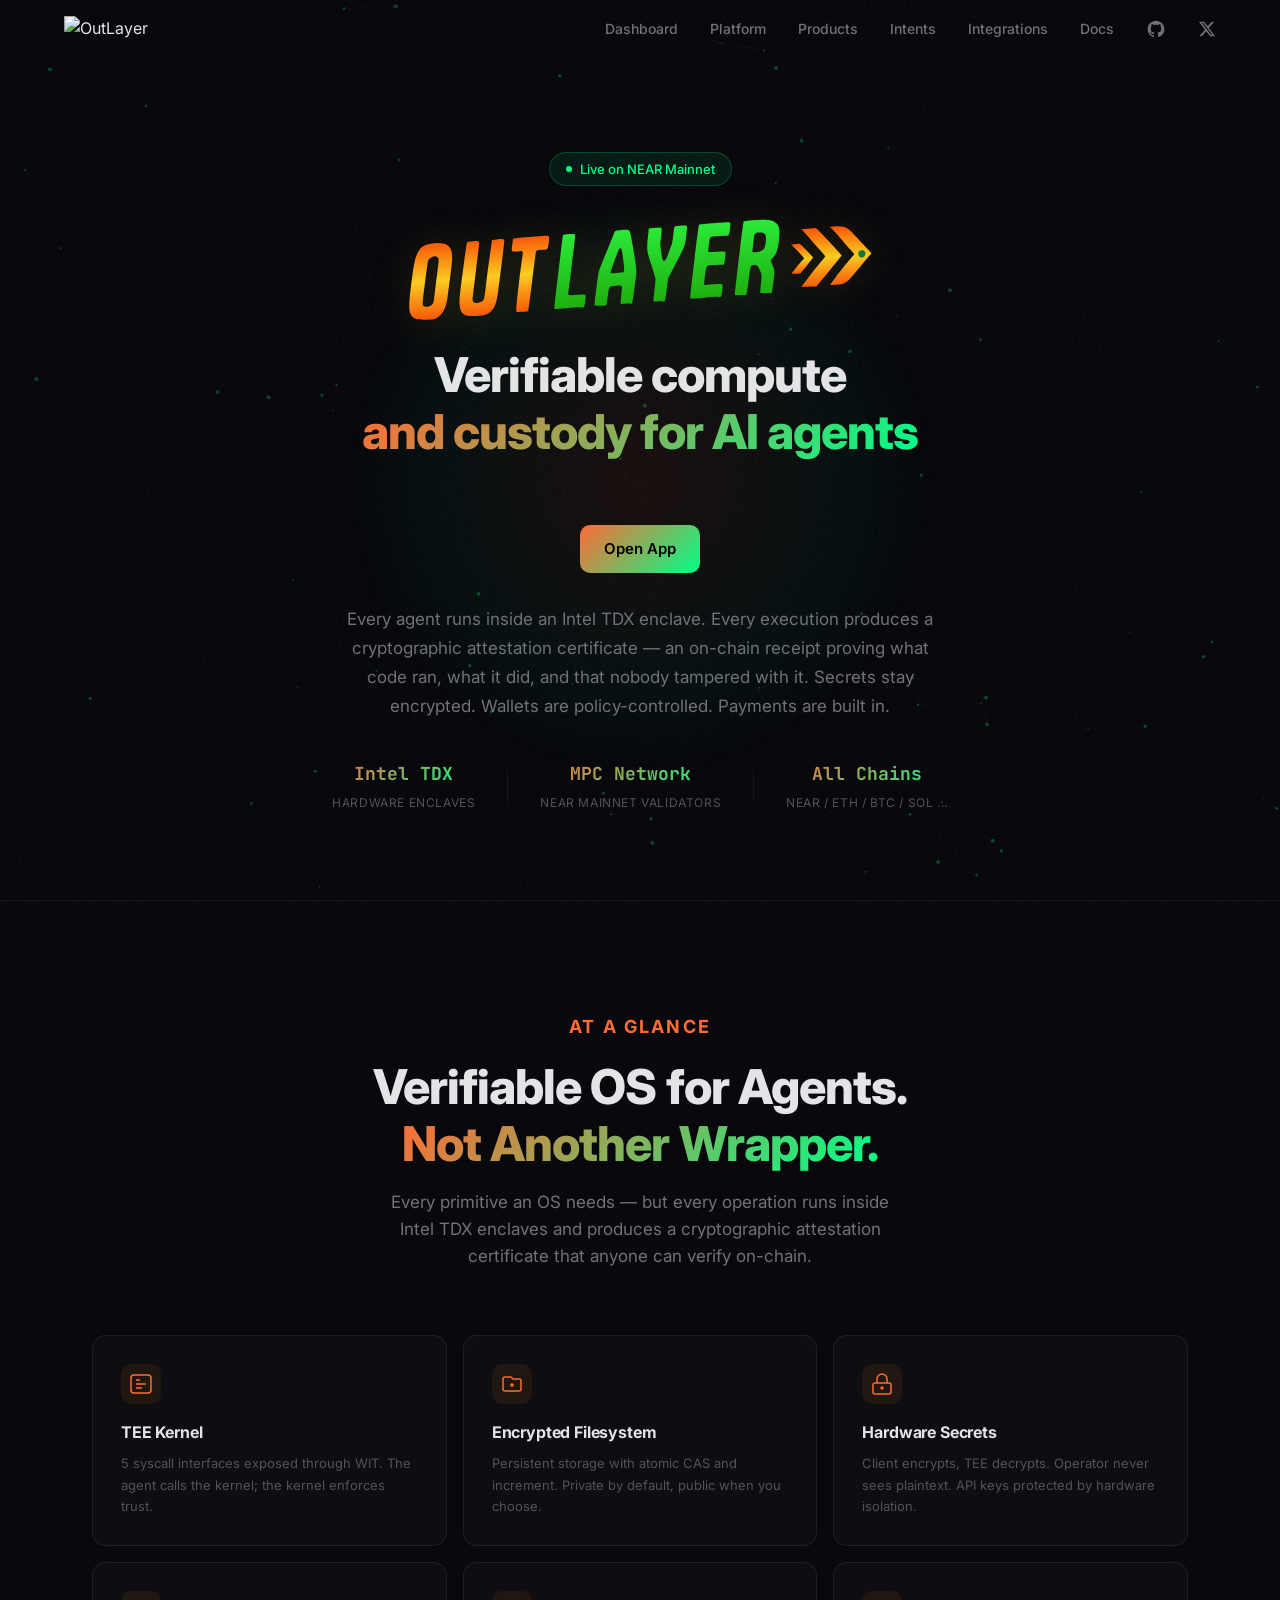
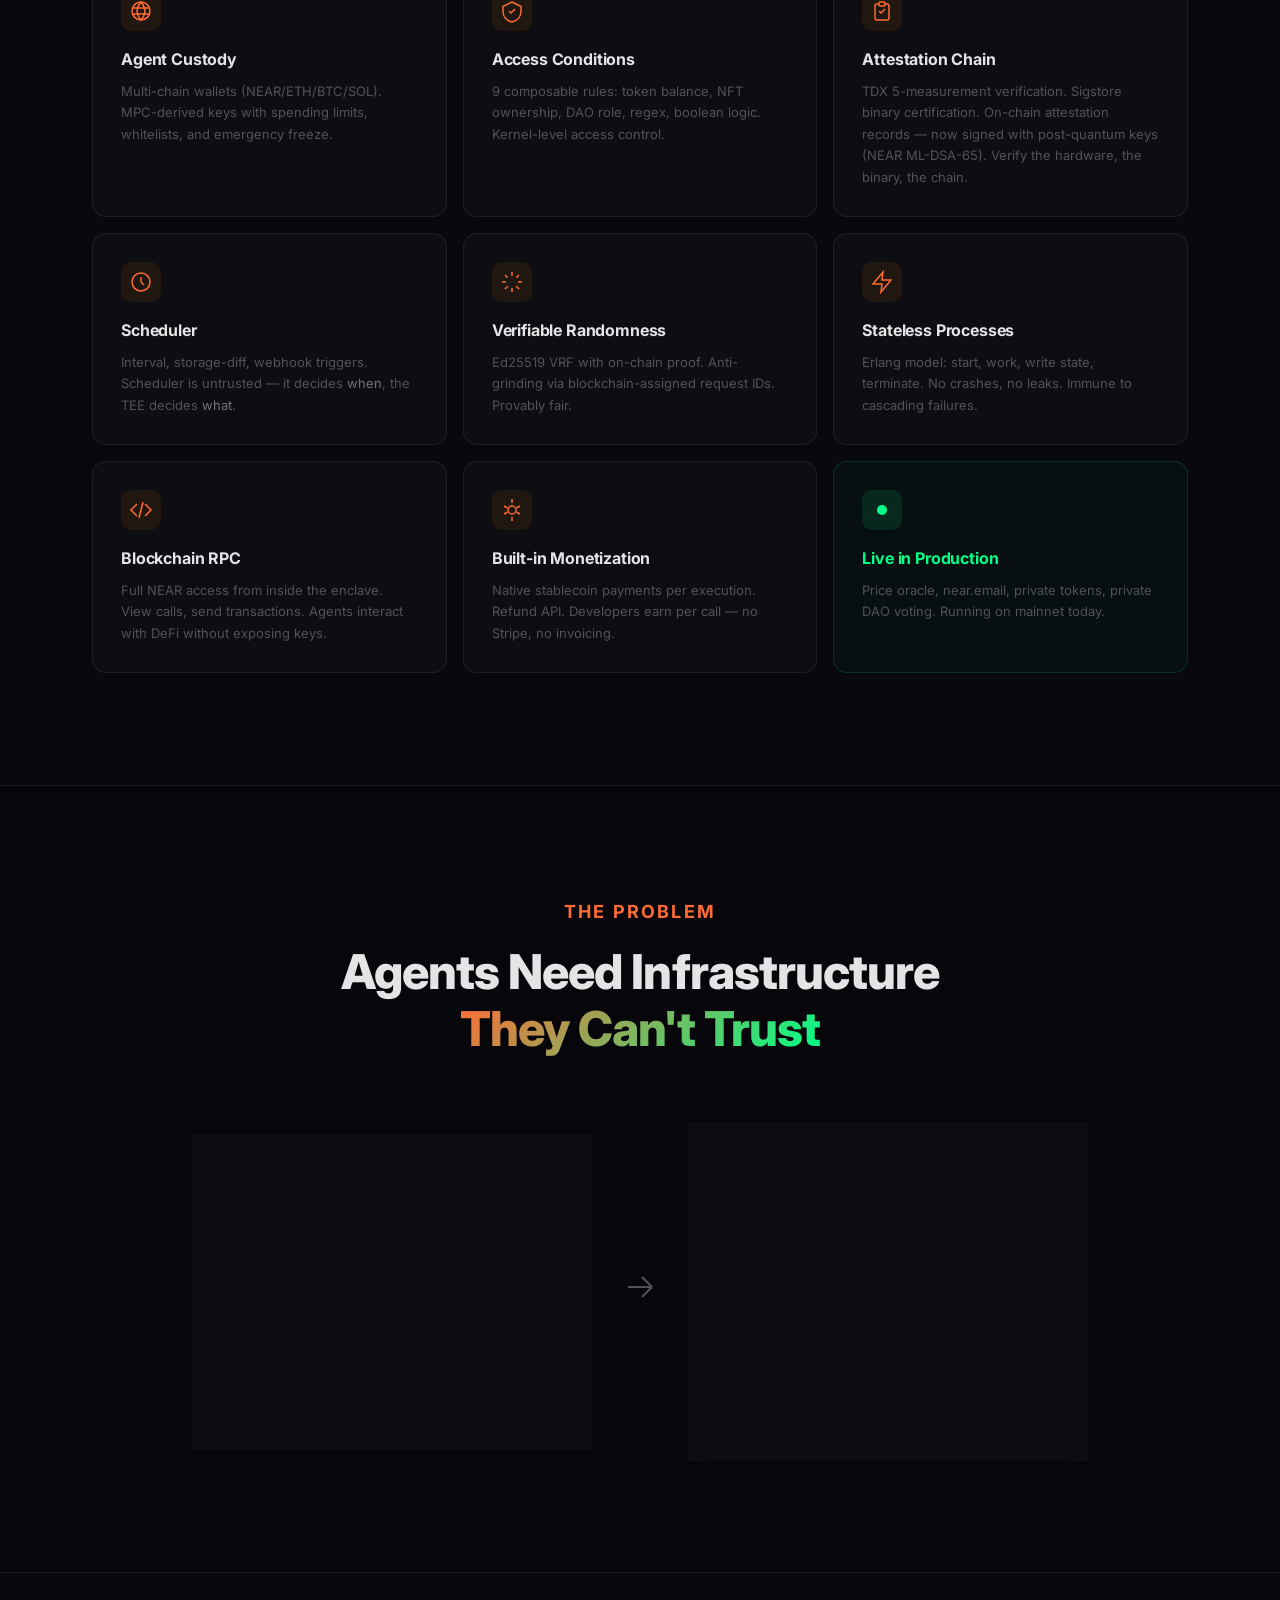
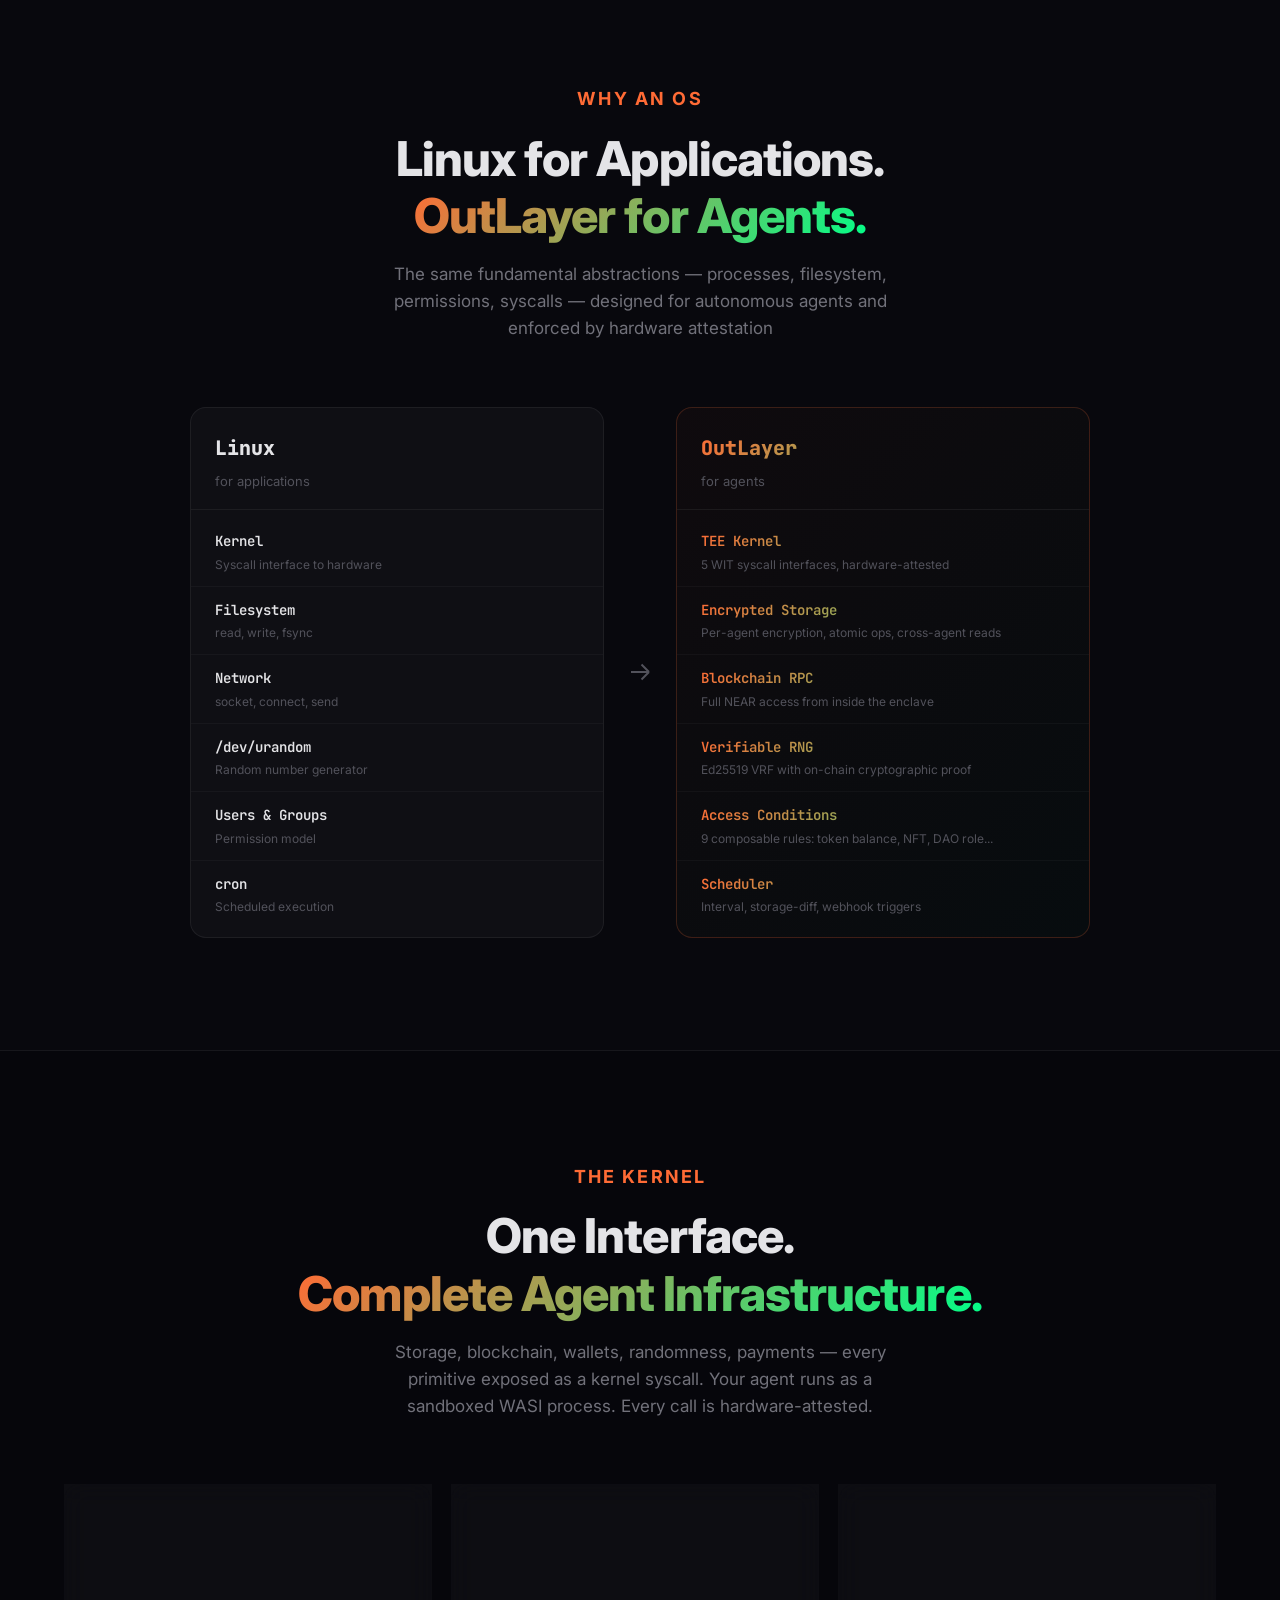
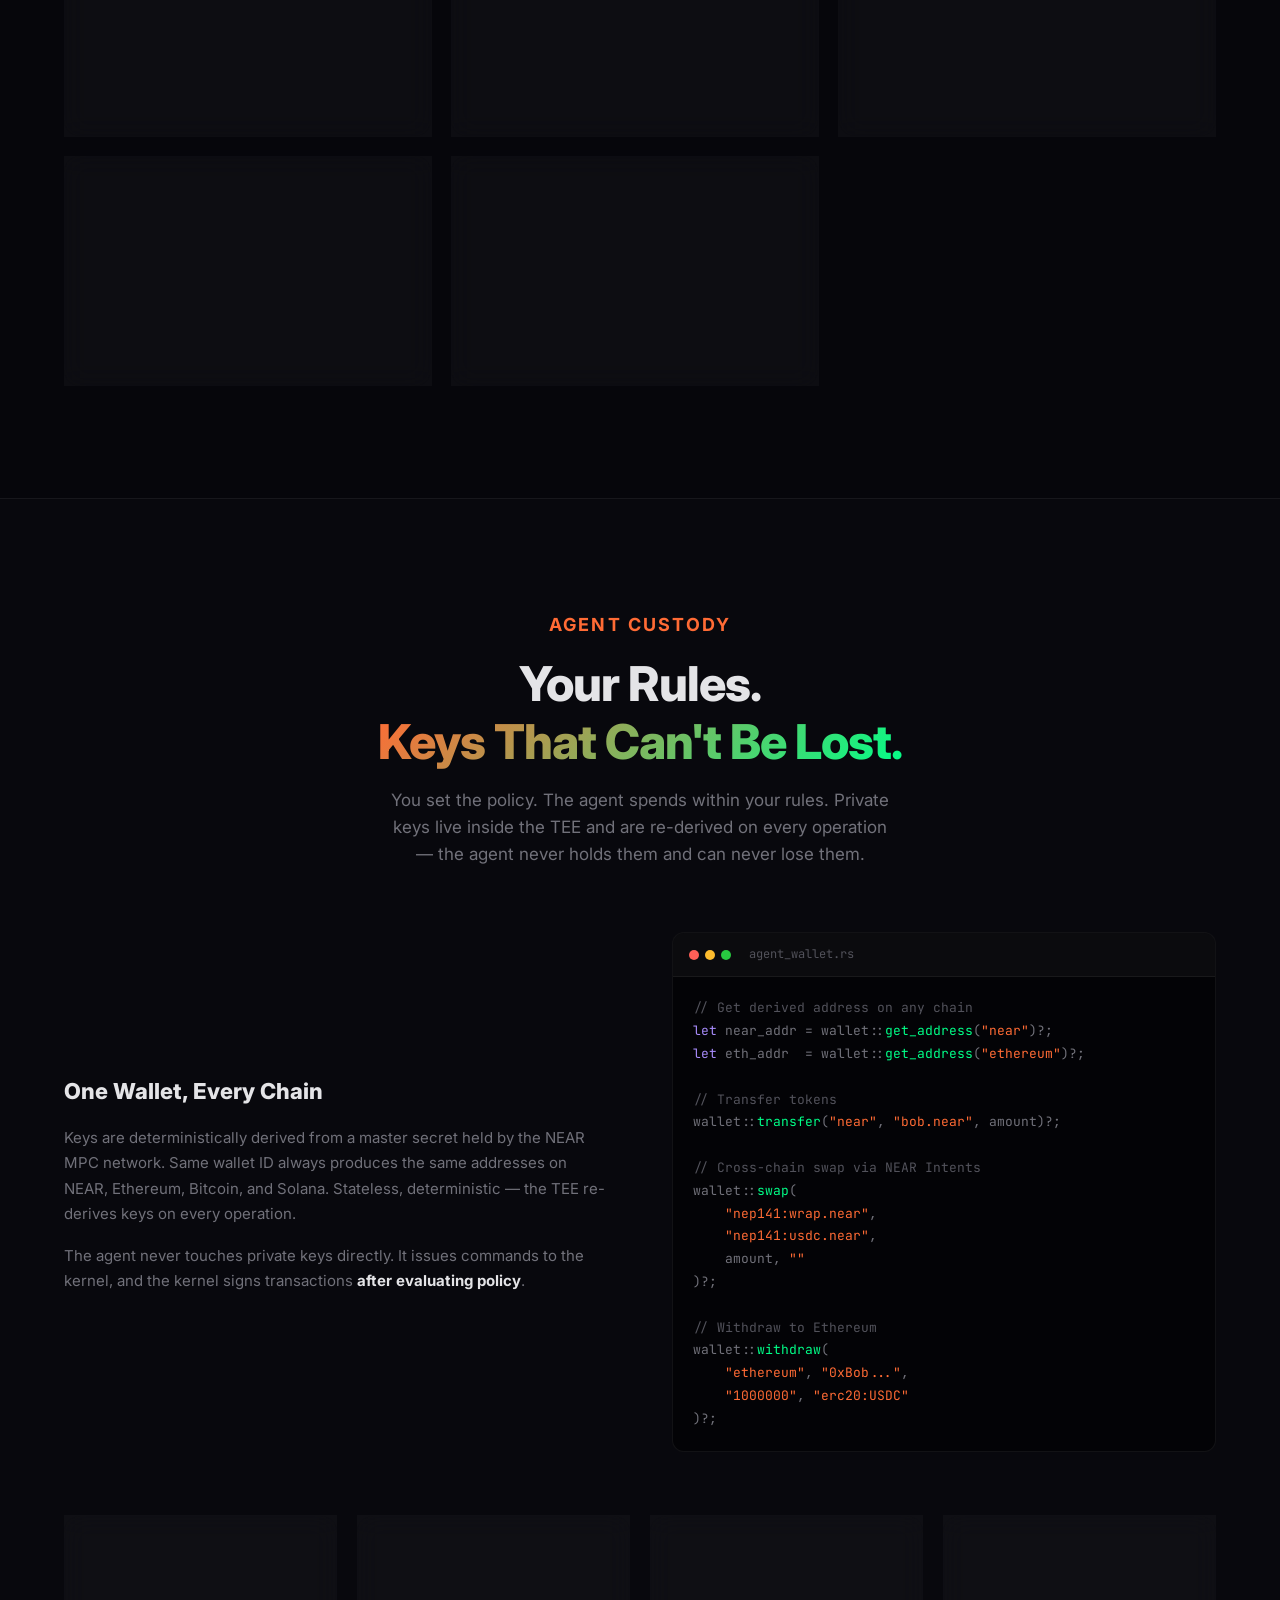
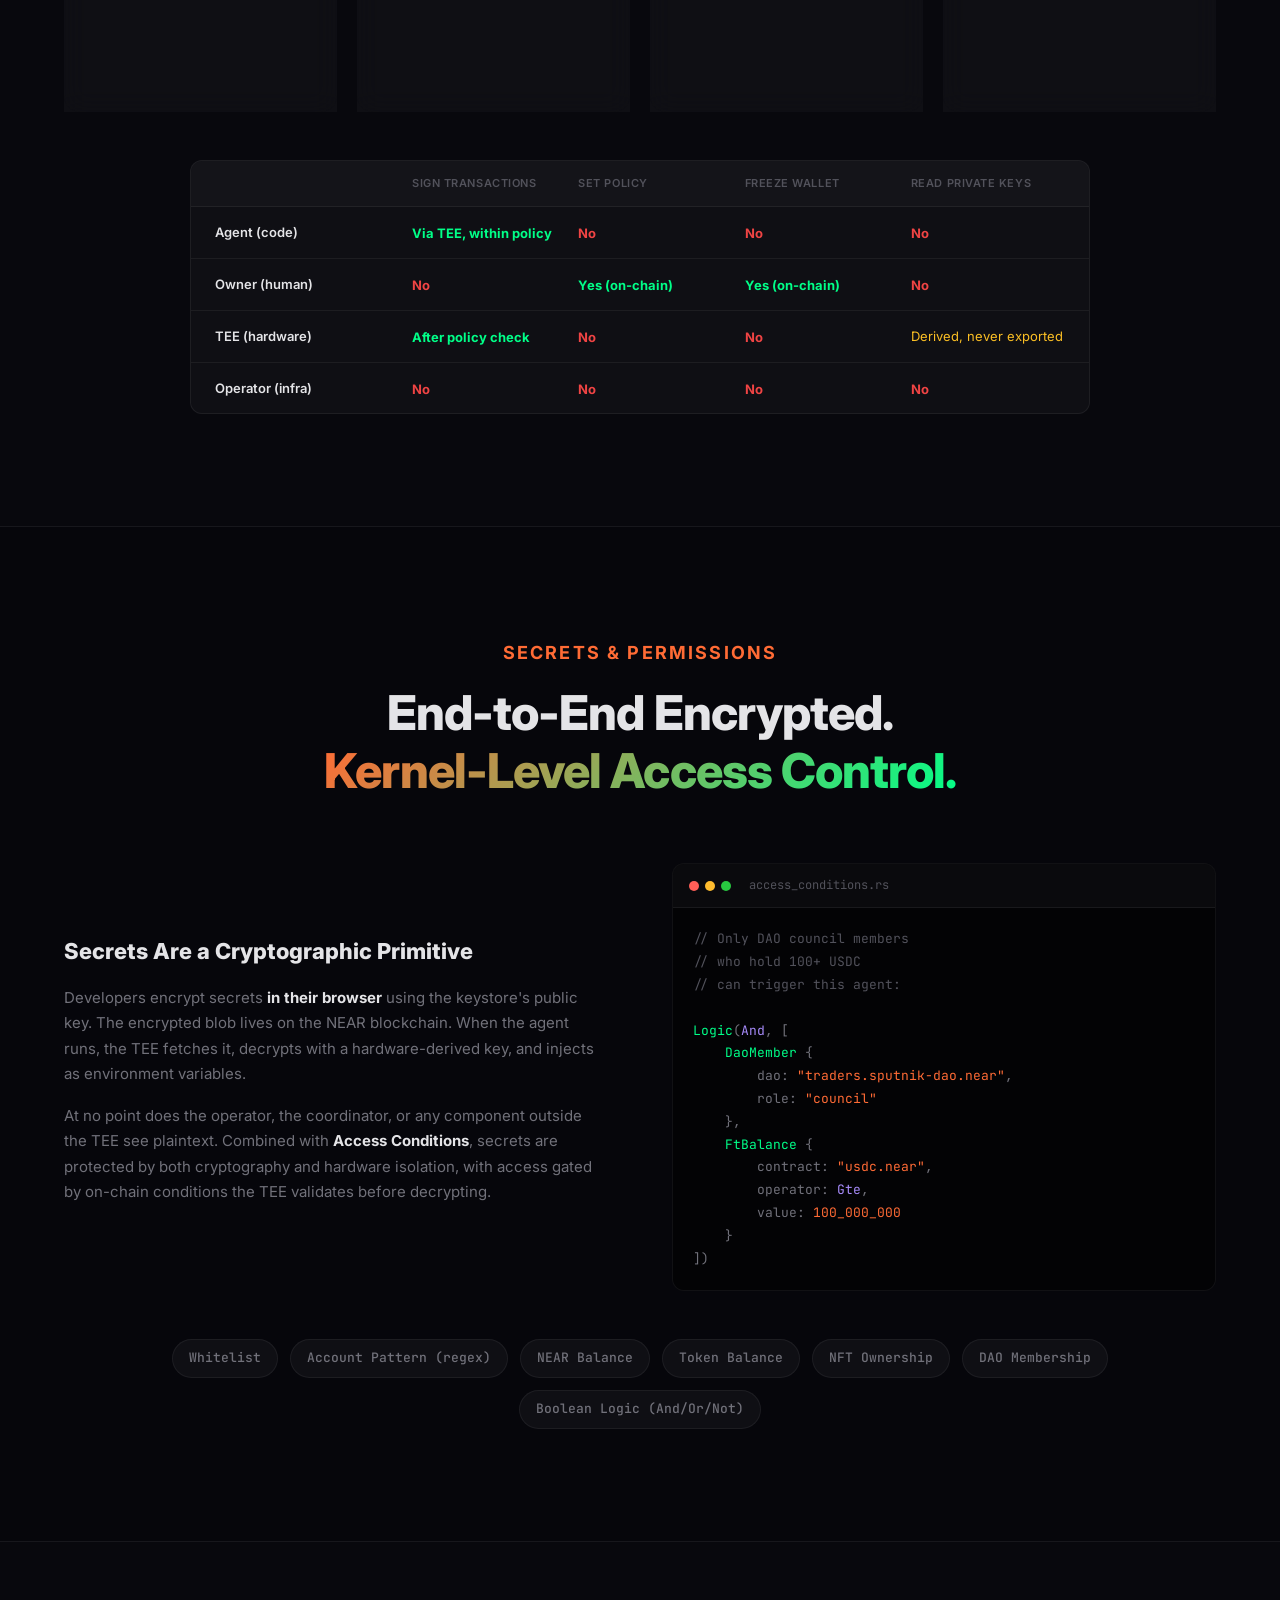
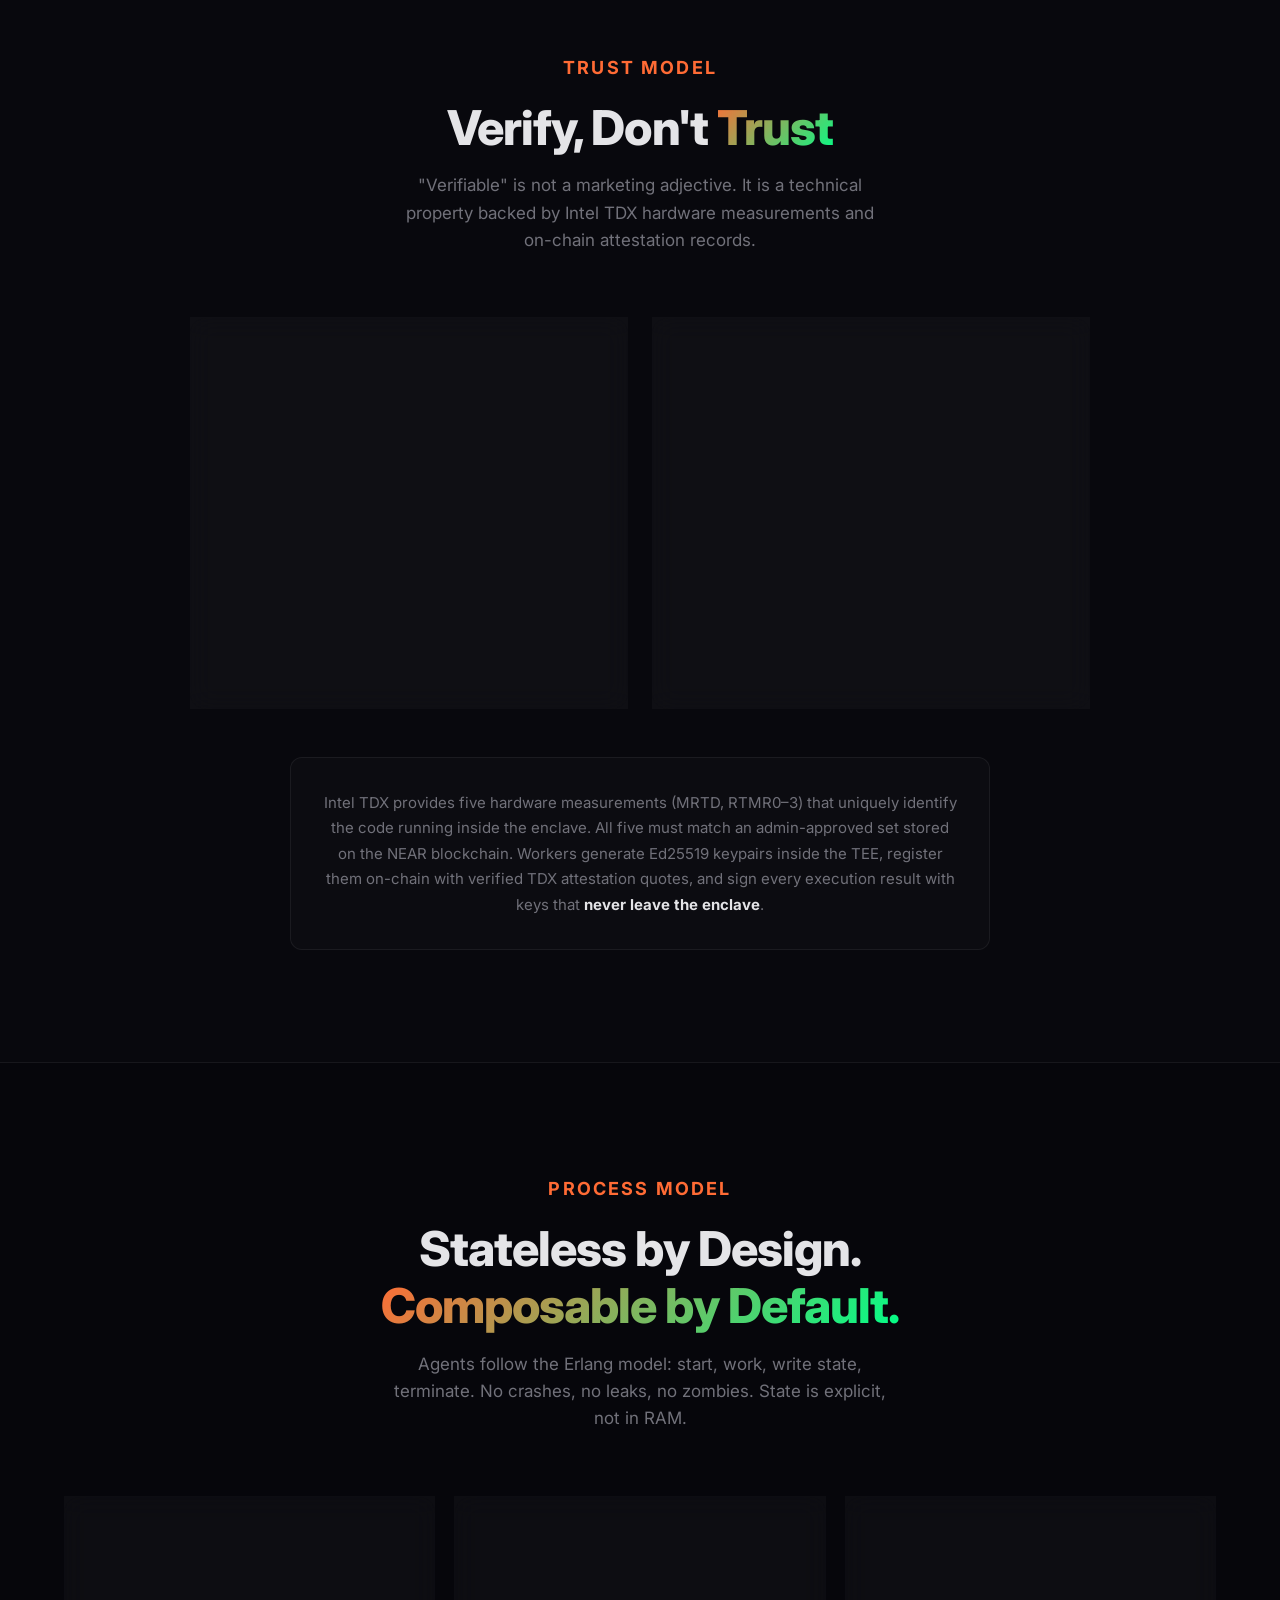
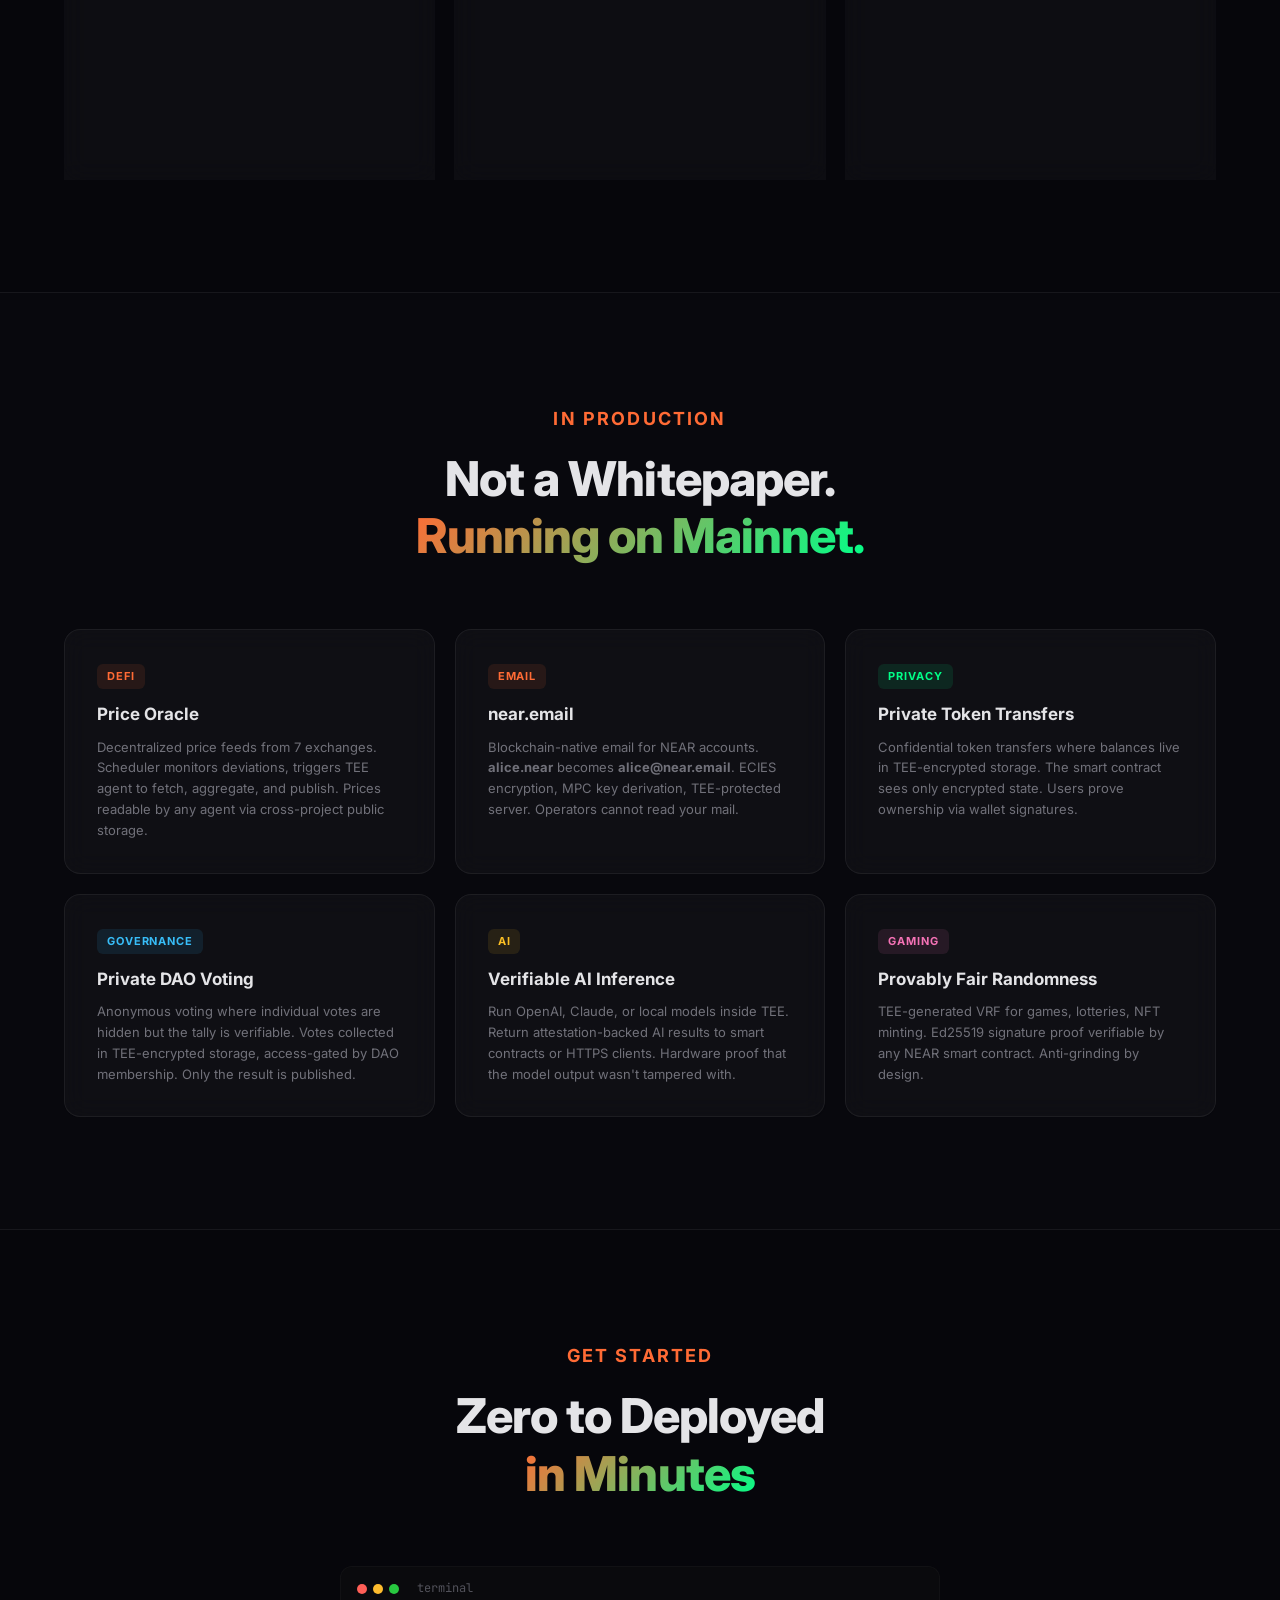
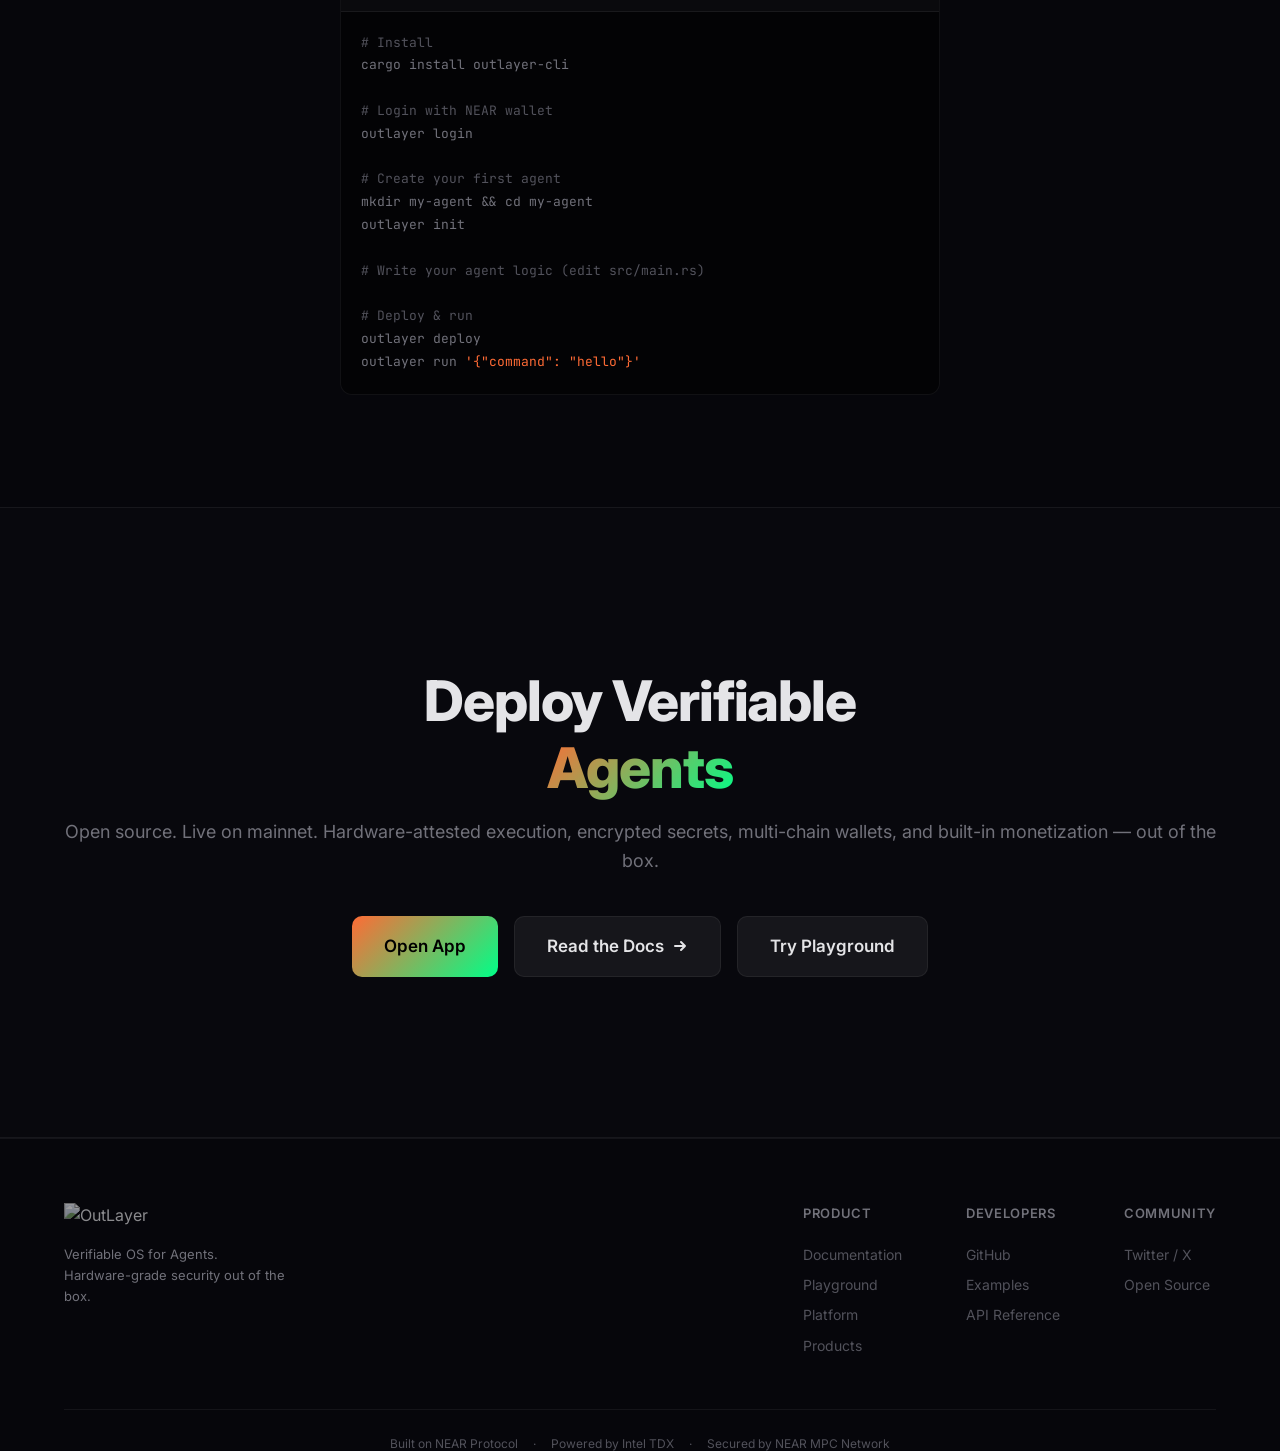
==== commit a22c6da7: "fix: integrations pags" ====
--- a/public/index.html
+++ b/public/index.html
@@ -67,7 +67,7 @@
         <a href="/platform">Platform</a>
         <a href="/products">Products</a>
         <a href="/intents">Intents</a>
-        <a href="/connectors">Connectors</a>
+        <a href="/connectors">Integrations</a>
         <a href="https://app.outlayer.ai/docs/getting-started" target="_blank" rel="noopener">Docs</a>
         <a href="https://github.com/out-layer/outlayer" target="_blank" rel="noopener" class="nav-icon" aria-label="GitHub">
           <svg width="20" height="20" fill="currentColor" viewBox="0 0 24 24"><path fill-rule="evenodd" d="M12 2C6.477 2 2 6.484 2 12.017c0 4.425 2.865 8.18 6.839 9.504.5.092.682-.217.682-.483 0-.237-.008-.868-.013-1.703-2.782.605-3.369-1.343-3.369-1.343-.454-1.158-1.11-1.466-1.11-1.466-.908-.62.069-.608.069-.608 1.003.07 1.531 1.032 1.531 1.032.892 1.53 2.341 1.088 2.91.832.092-.647.35-1.088.636-1.338-2.22-.253-4.555-1.113-4.555-4.951 0-1.093.39-1.988 1.029-2.688-.103-.253-.446-1.272.098-2.65 0 0 .84-.27 2.75 1.026A9.564 9.564 0 0112 6.844c.85.004 1.705.115 2.504.337 1.909-1.296 2.747-1.027 2.747-1.027.546 1.379.202 2.398.1 2.651.64.7 1.028 1.595 1.028 2.688 0 3.848-2.339 4.695-4.566 4.943.359.309.678.92.678 1.855 0 1.338-.012 2.419-.012 2.747 0 .268.18.58.688.482A10.019 10.019 0 0022 12.017C22 6.484 17.522 2 12 2z" clip-rule="evenodd"/></svg>
--- a/public/styles.css
+++ b/public/styles.css
@@ -2439,6 +2439,10 @@
 }
 
 /* ===== CONNECTORS PAGE ===== */
+.cx-hero {
+  max-width: 980px;
+}
+
 .cx-chat {
   max-width: 680px;
   margin: 0 auto;
@@ -2475,7 +2479,7 @@
   display: flex;
   flex-direction: column;
   gap: 0.75rem;
-  height: 440px;
+  height: 640px;
   overflow-y: auto;
   padding: 1.25rem;
   scroll-behavior: smooth;
@@ -2665,6 +2669,76 @@
   grid-template-columns: repeat(4, 1fr);
 }
 
+.cx-does {
+  font-size: 1rem;
+  color: var(--text);
+  line-height: 1.55;
+  margin-bottom: 0.75rem;
+}
+
+.cx-decide {
+  font-size: 0.9375rem;
+  color: var(--text-muted);
+  line-height: 1.55;
+}
+
+.cx-decide strong {
+  color: var(--accent);
+  font-weight: 600;
+}
+
+.cx-can,
+.cx-cant {
+  display: flex;
+  gap: 0.65rem;
+  align-items: baseline;
+  font-size: 1rem;
+  line-height: 1.55;
+  margin-bottom: 0.6rem;
+}
+
+.cx-can { color: var(--text); }
+.cx-cant { color: var(--text-muted); }
+
+.cx-open {
+  max-width: 680px;
+  margin: 3rem auto 0;
+  padding: 1.5rem 1.75rem;
+}
+
+.cx-open h4 {
+  font-size: 1.125rem;
+  font-weight: 700;
+  margin-bottom: 0.6rem;
+}
+
+.cx-open p {
+  font-size: 0.9375rem;
+  line-height: 1.6;
+  color: var(--text-muted);
+  margin-bottom: 0.9rem;
+}
+
+.cx-open a,
+.cx-inline-link {
+  color: var(--green);
+  text-decoration: none;
+  font-weight: 500;
+}
+
+.cx-open a:hover,
+.cx-inline-link:hover {
+  text-decoration: underline;
+}
+
+.cx-punch {
+  margin-top: 3.5rem;
+  text-align: center;
+  font-size: clamp(1.5rem, 3.2vw, 2.25rem);
+  font-weight: 800;
+  letter-spacing: -0.02em;
+}
+
 .cx-steps {
   grid-template-columns: repeat(3, 1fr);
 }
@@ -2706,6 +2780,6 @@
   .cx-steps,
   .cx-features { grid-template-columns: 1fr; }
   .cx-card:last-child:nth-child(odd) { grid-column: auto; }
-  .cx-chat-body { height: 400px; padding: 1rem; }
+  .cx-chat-body { height: 600px; padding: 1rem; }
   .cx-msg { max-width: 92%; font-size: 0.875rem; }
 }
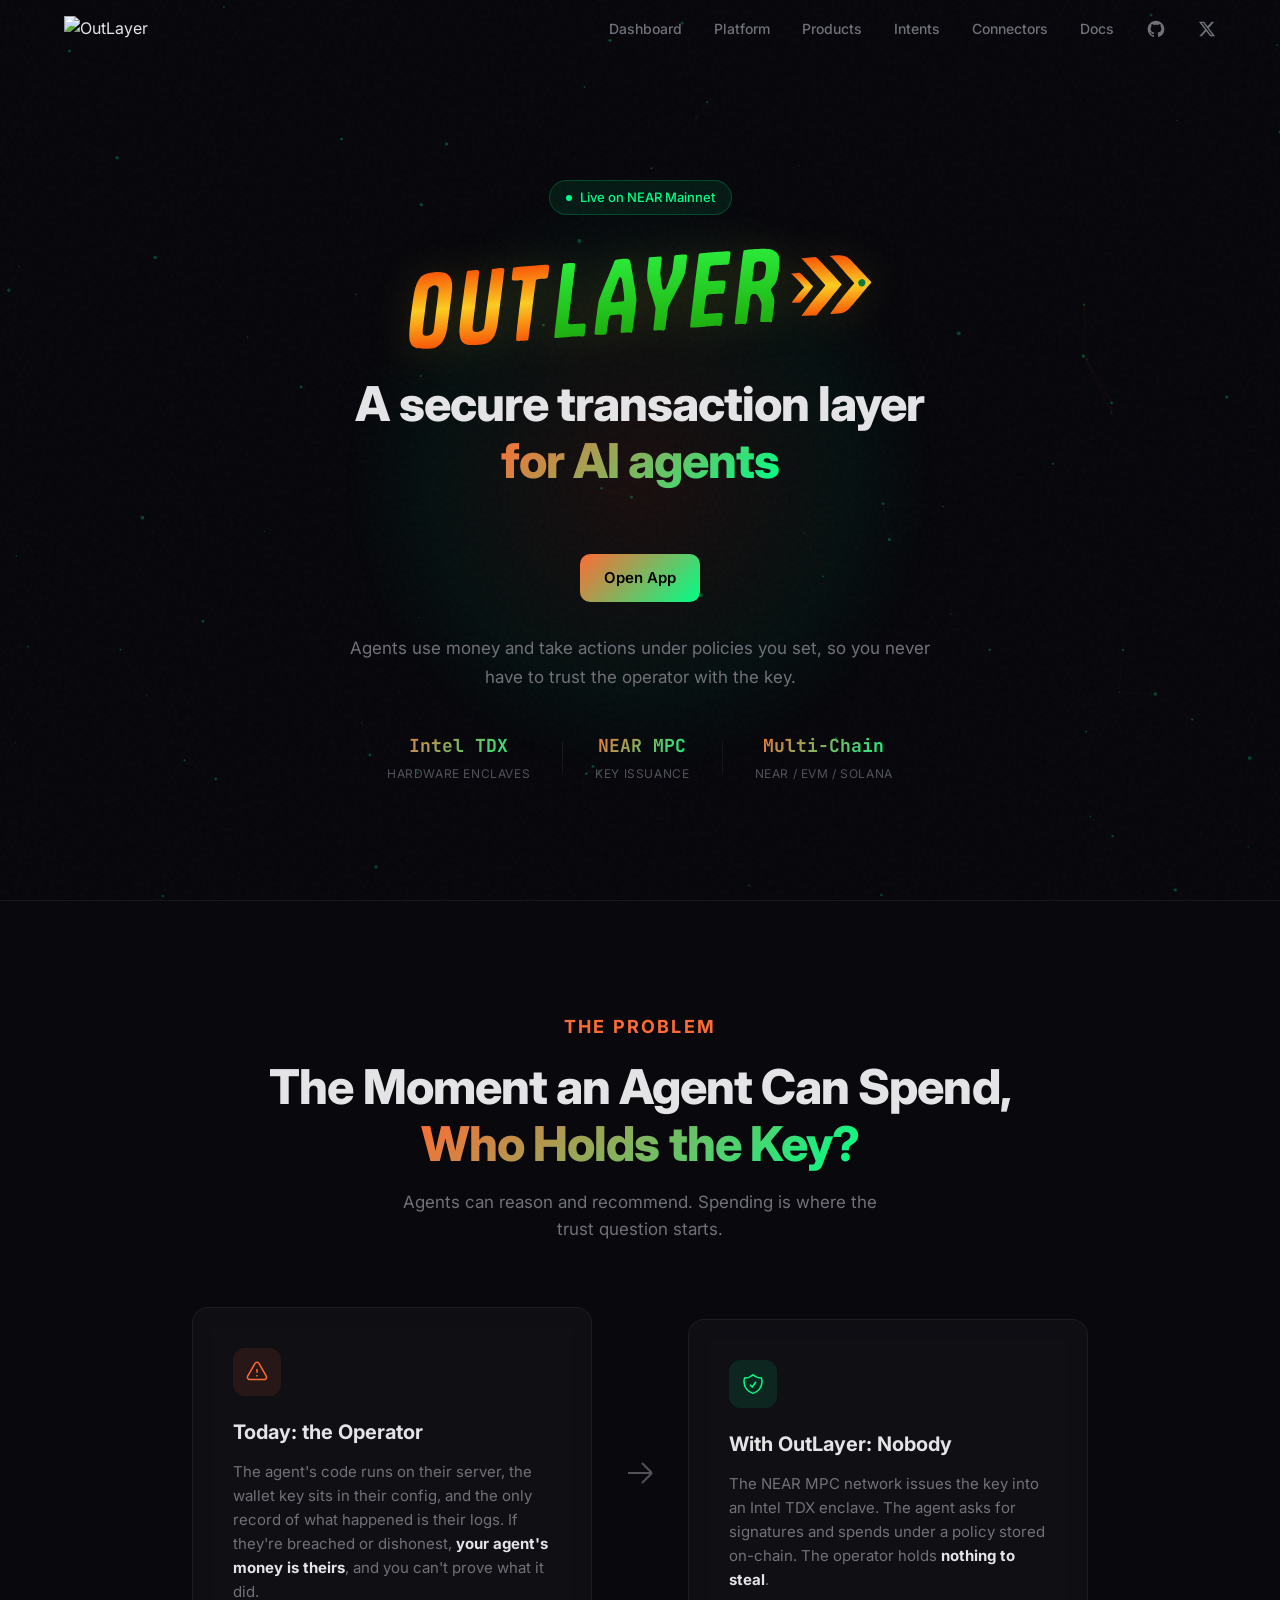
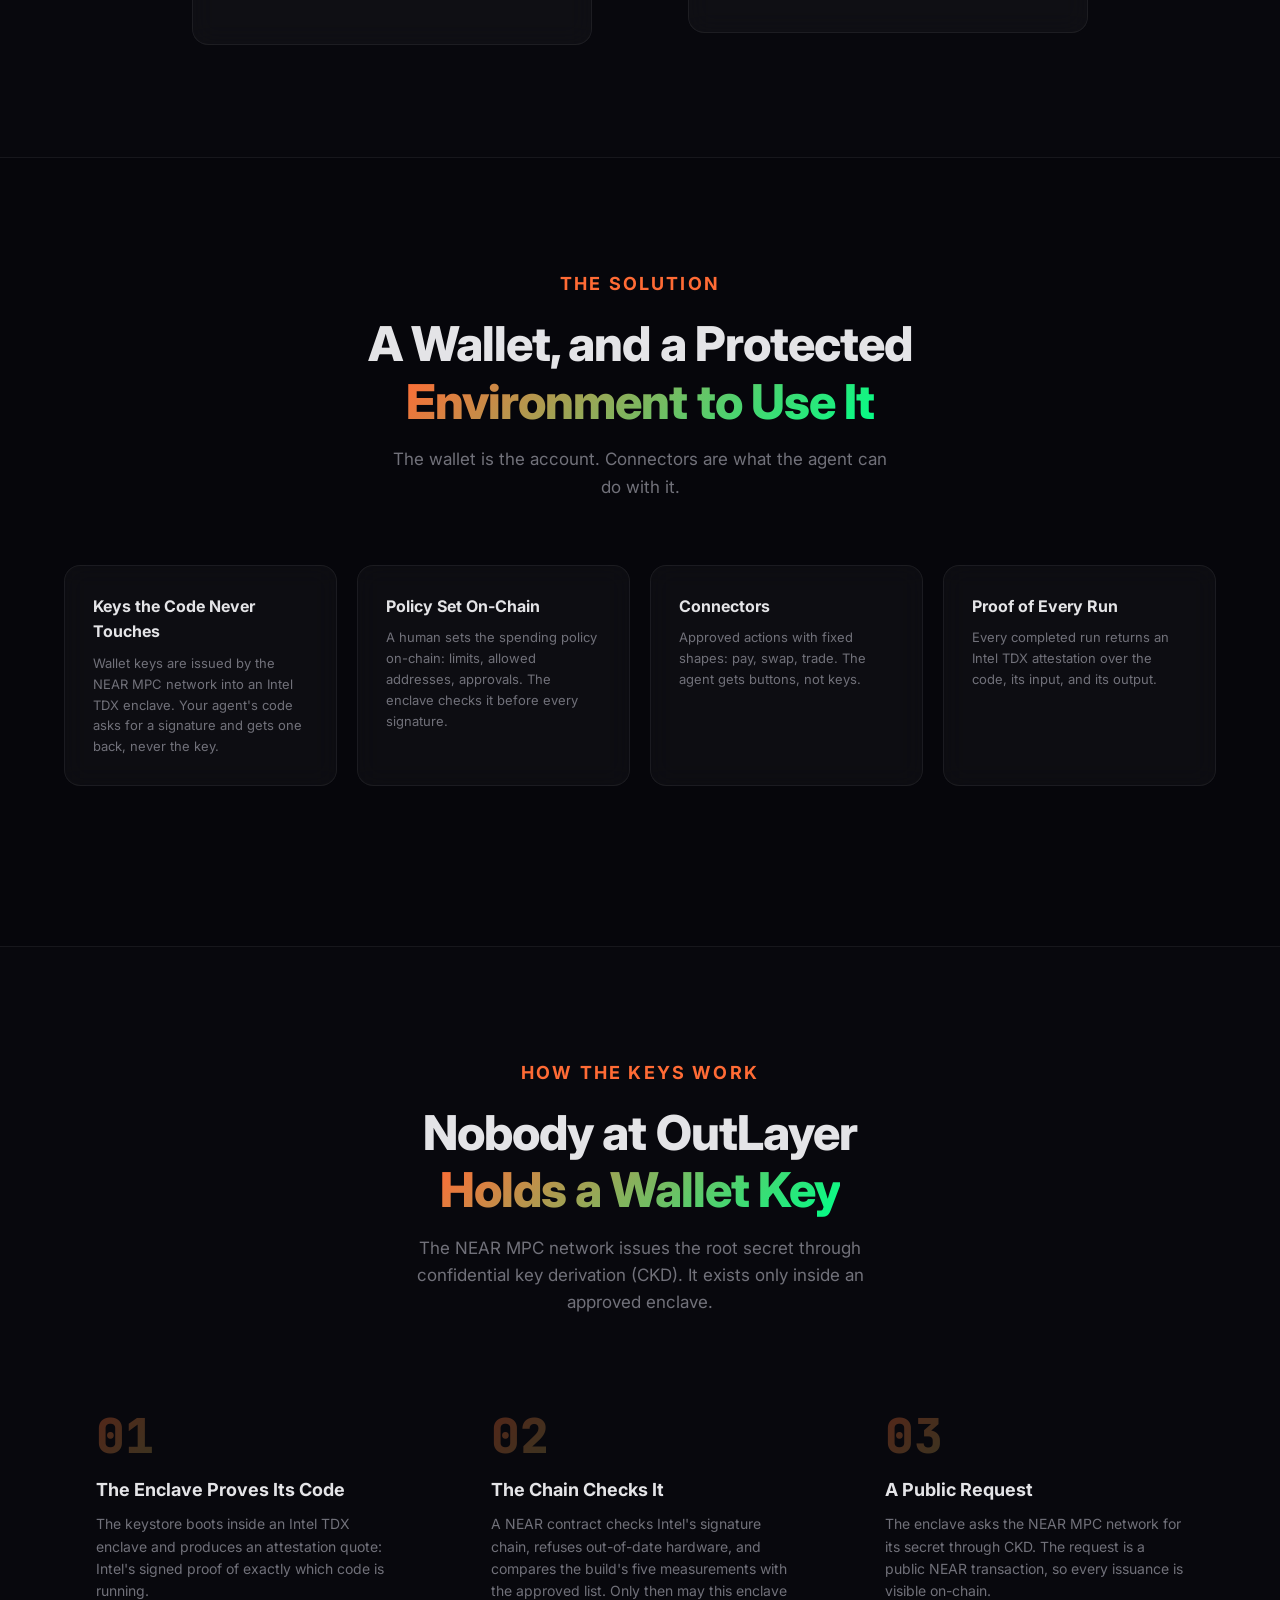
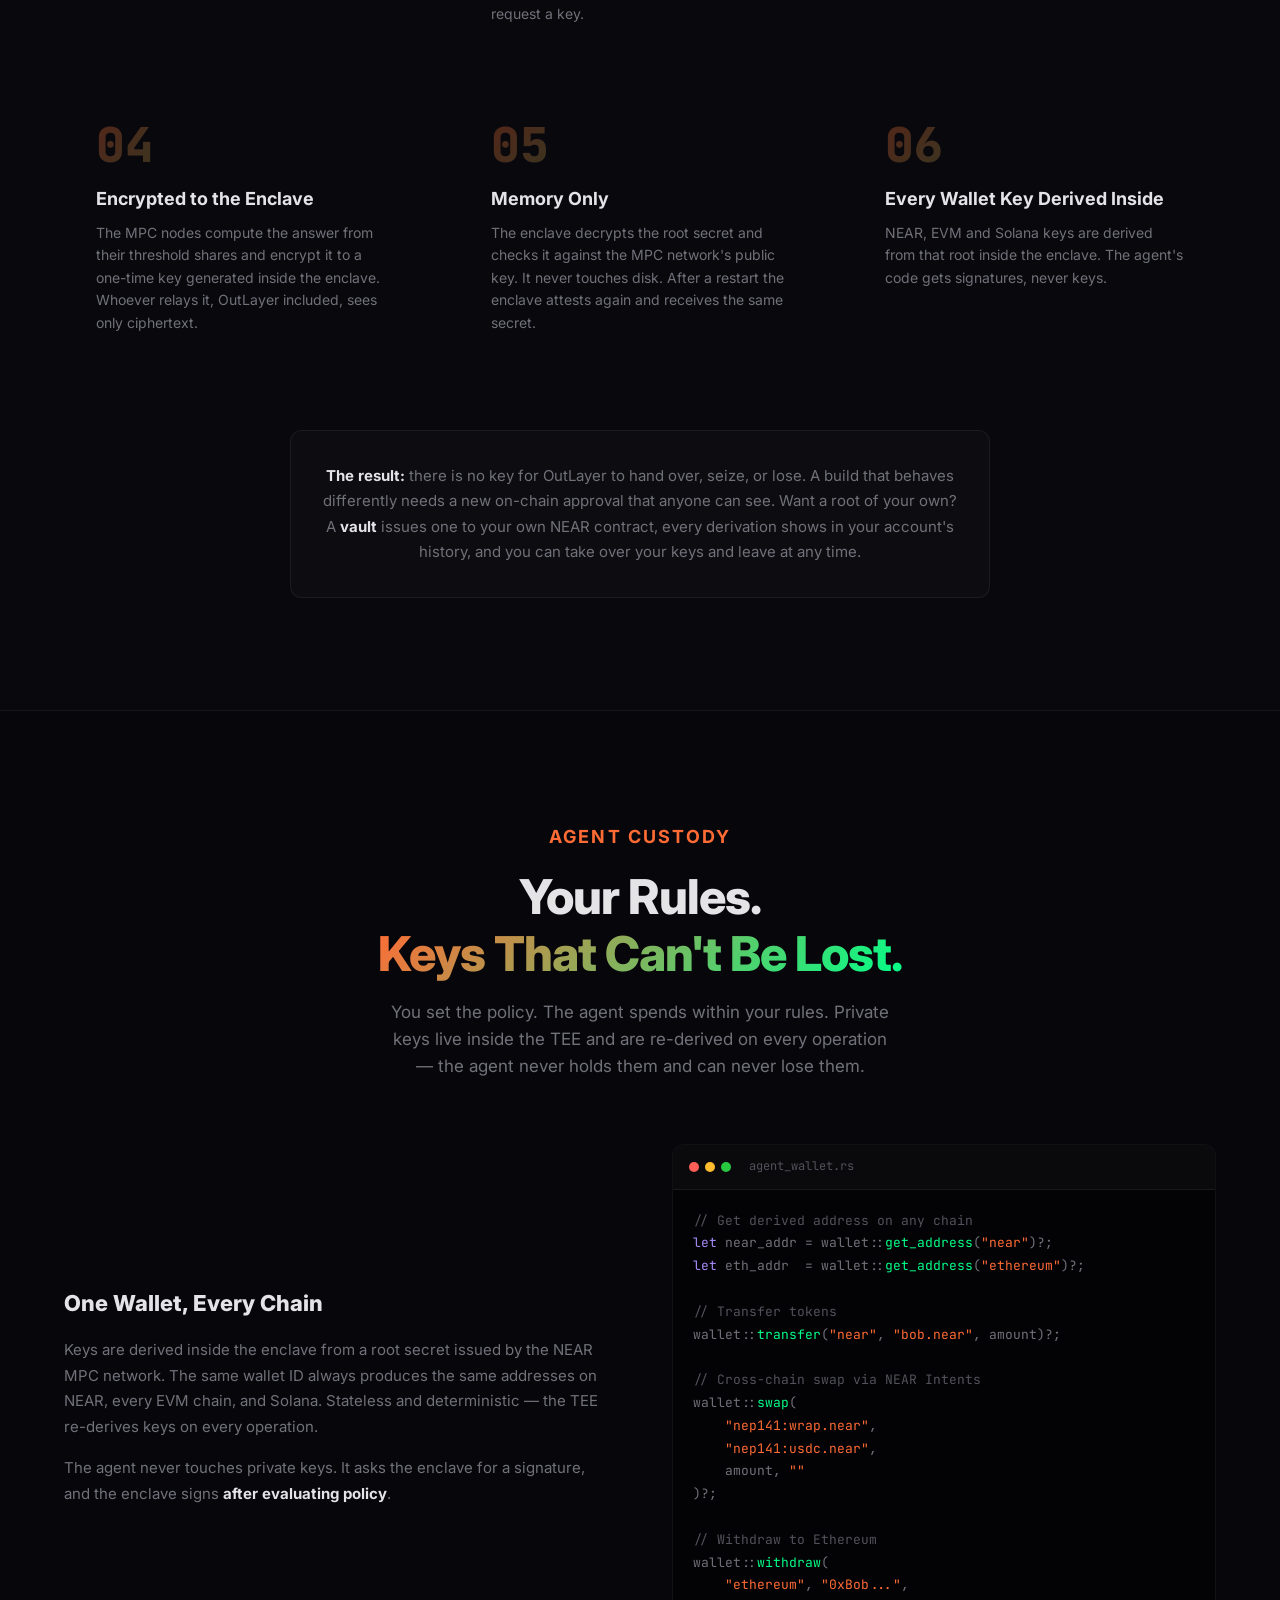
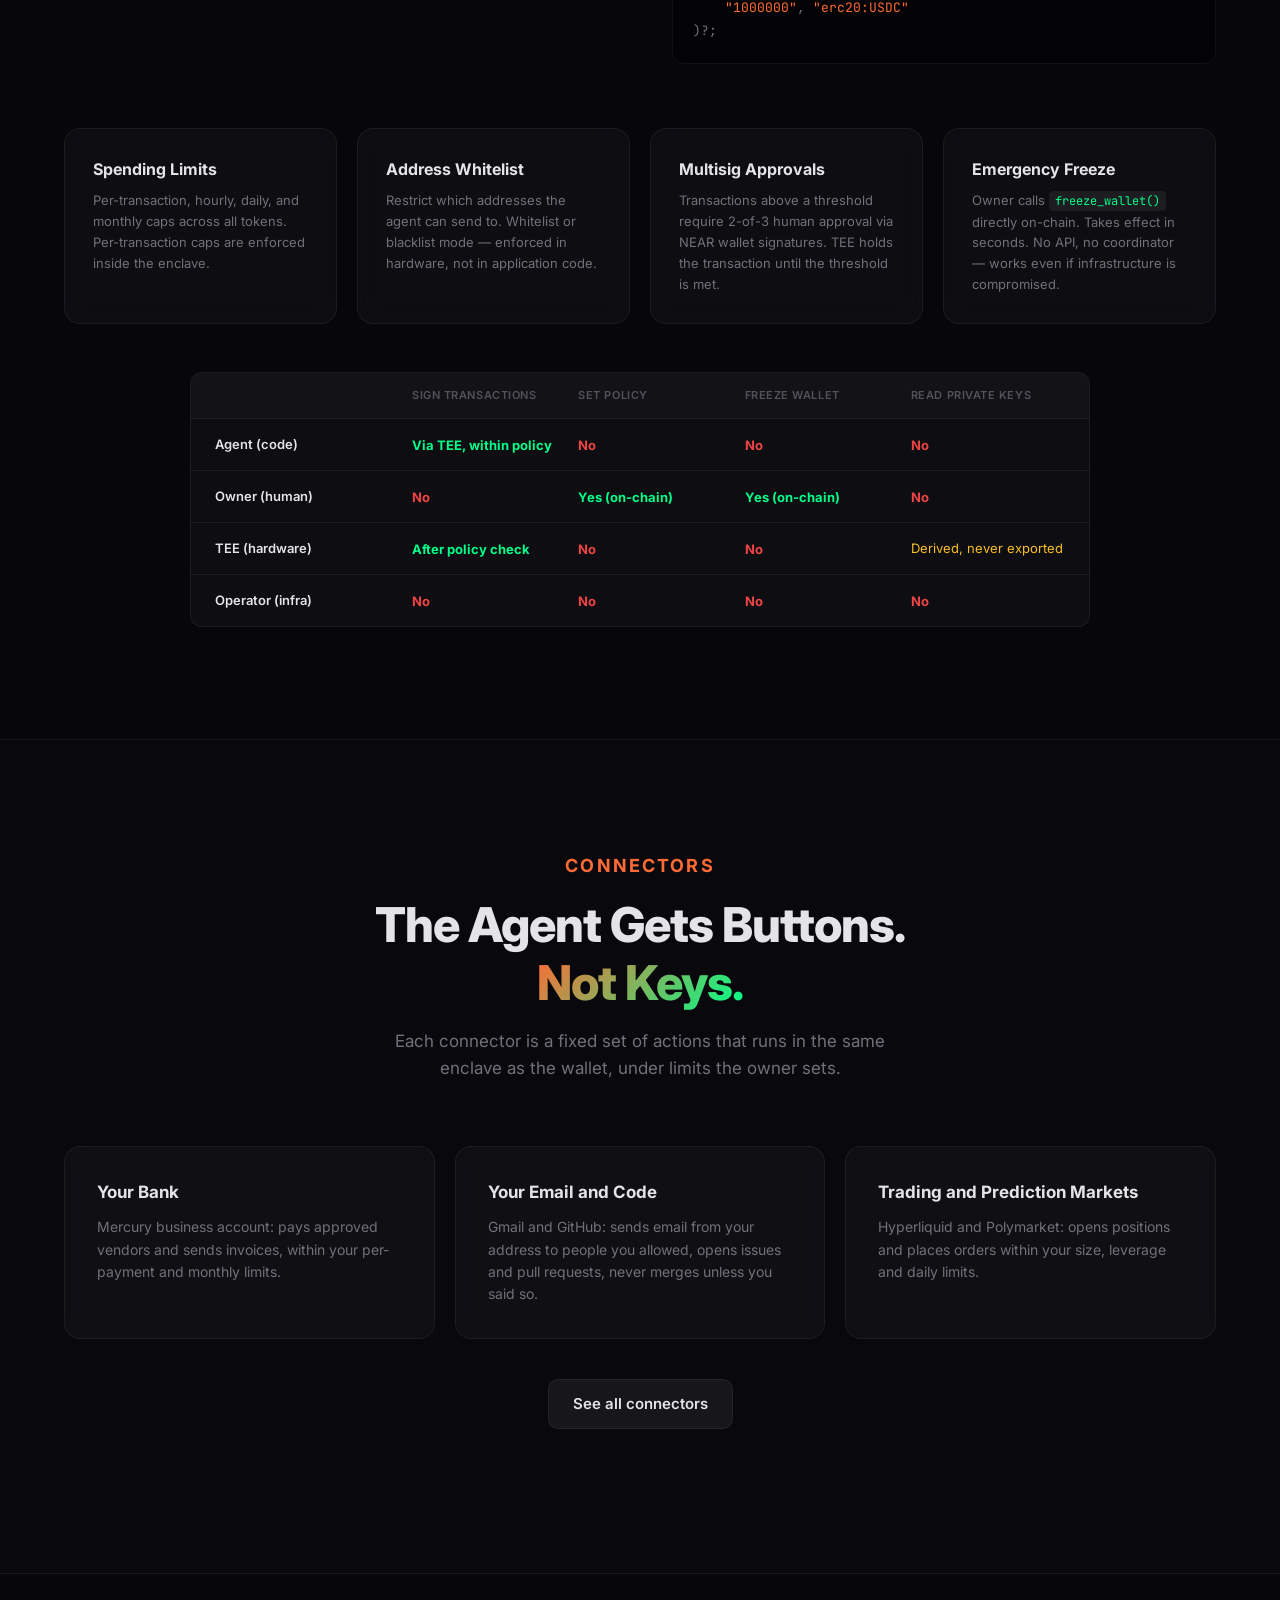
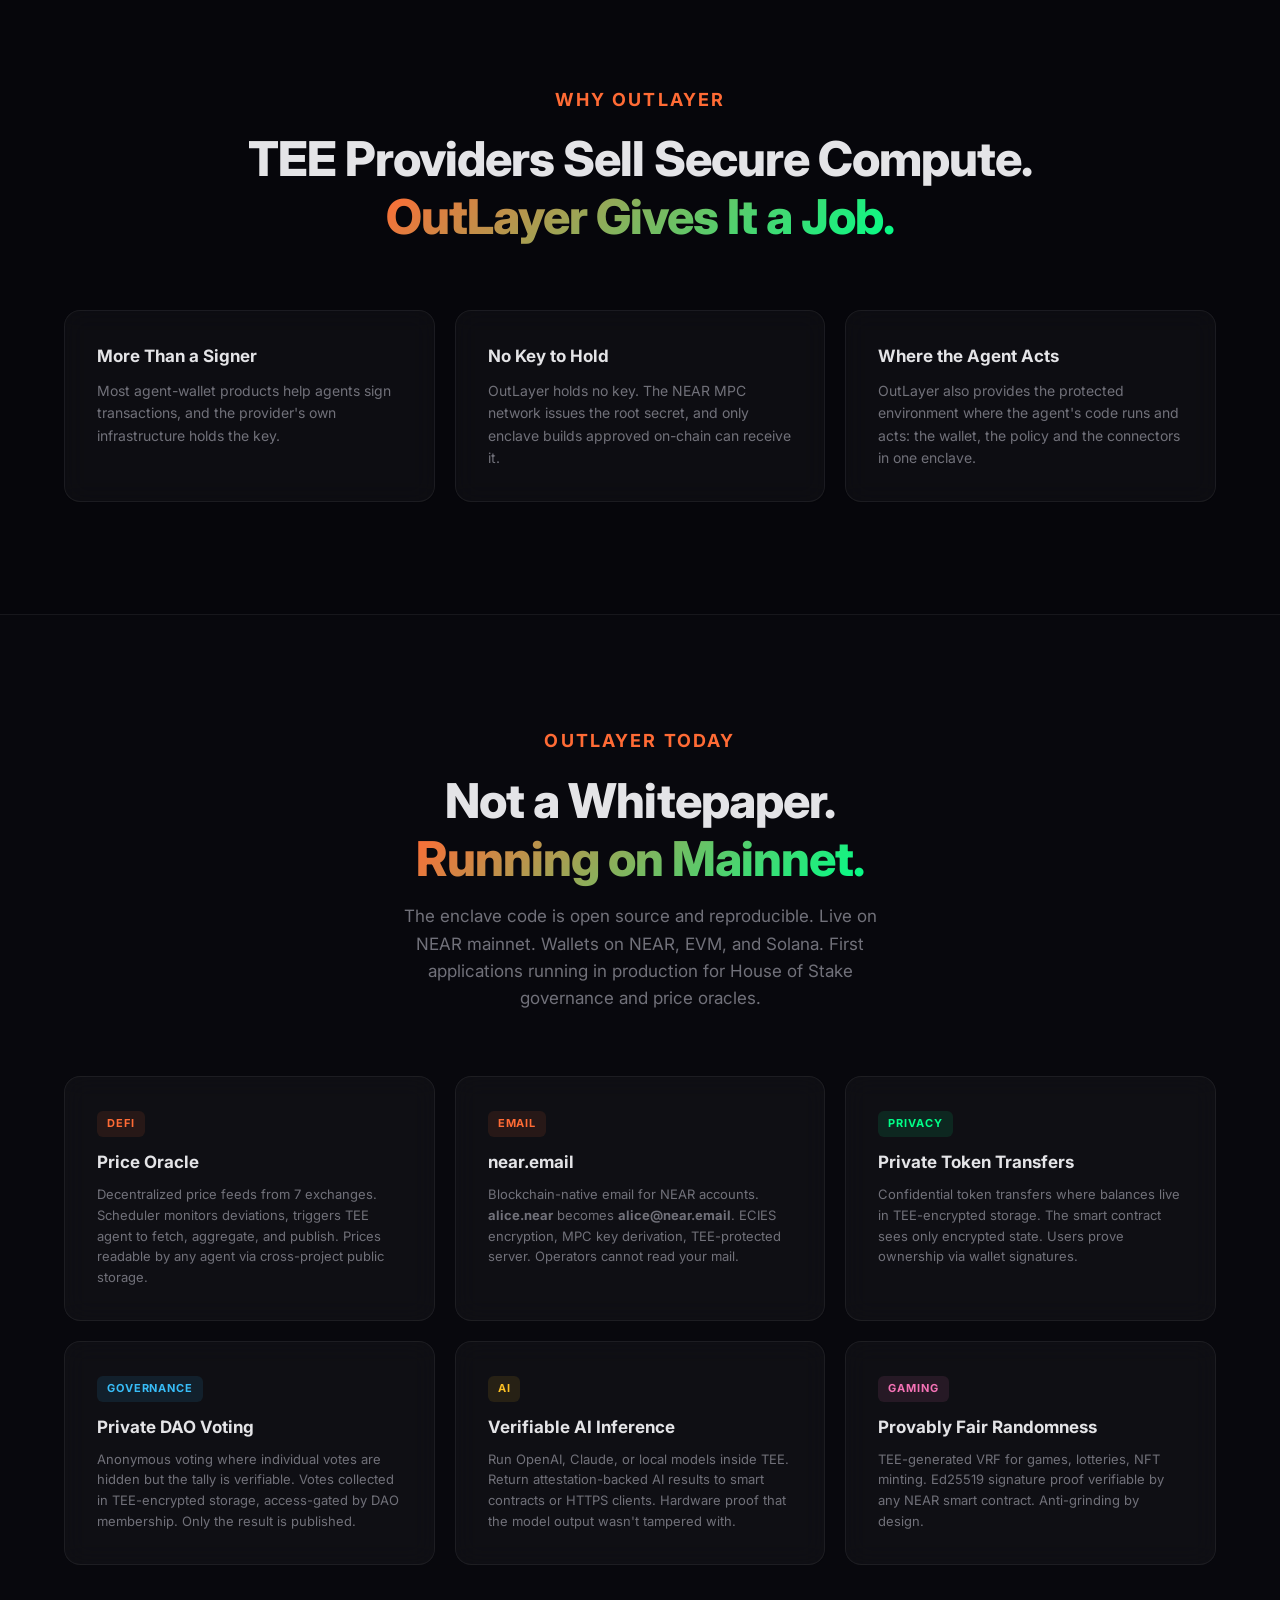
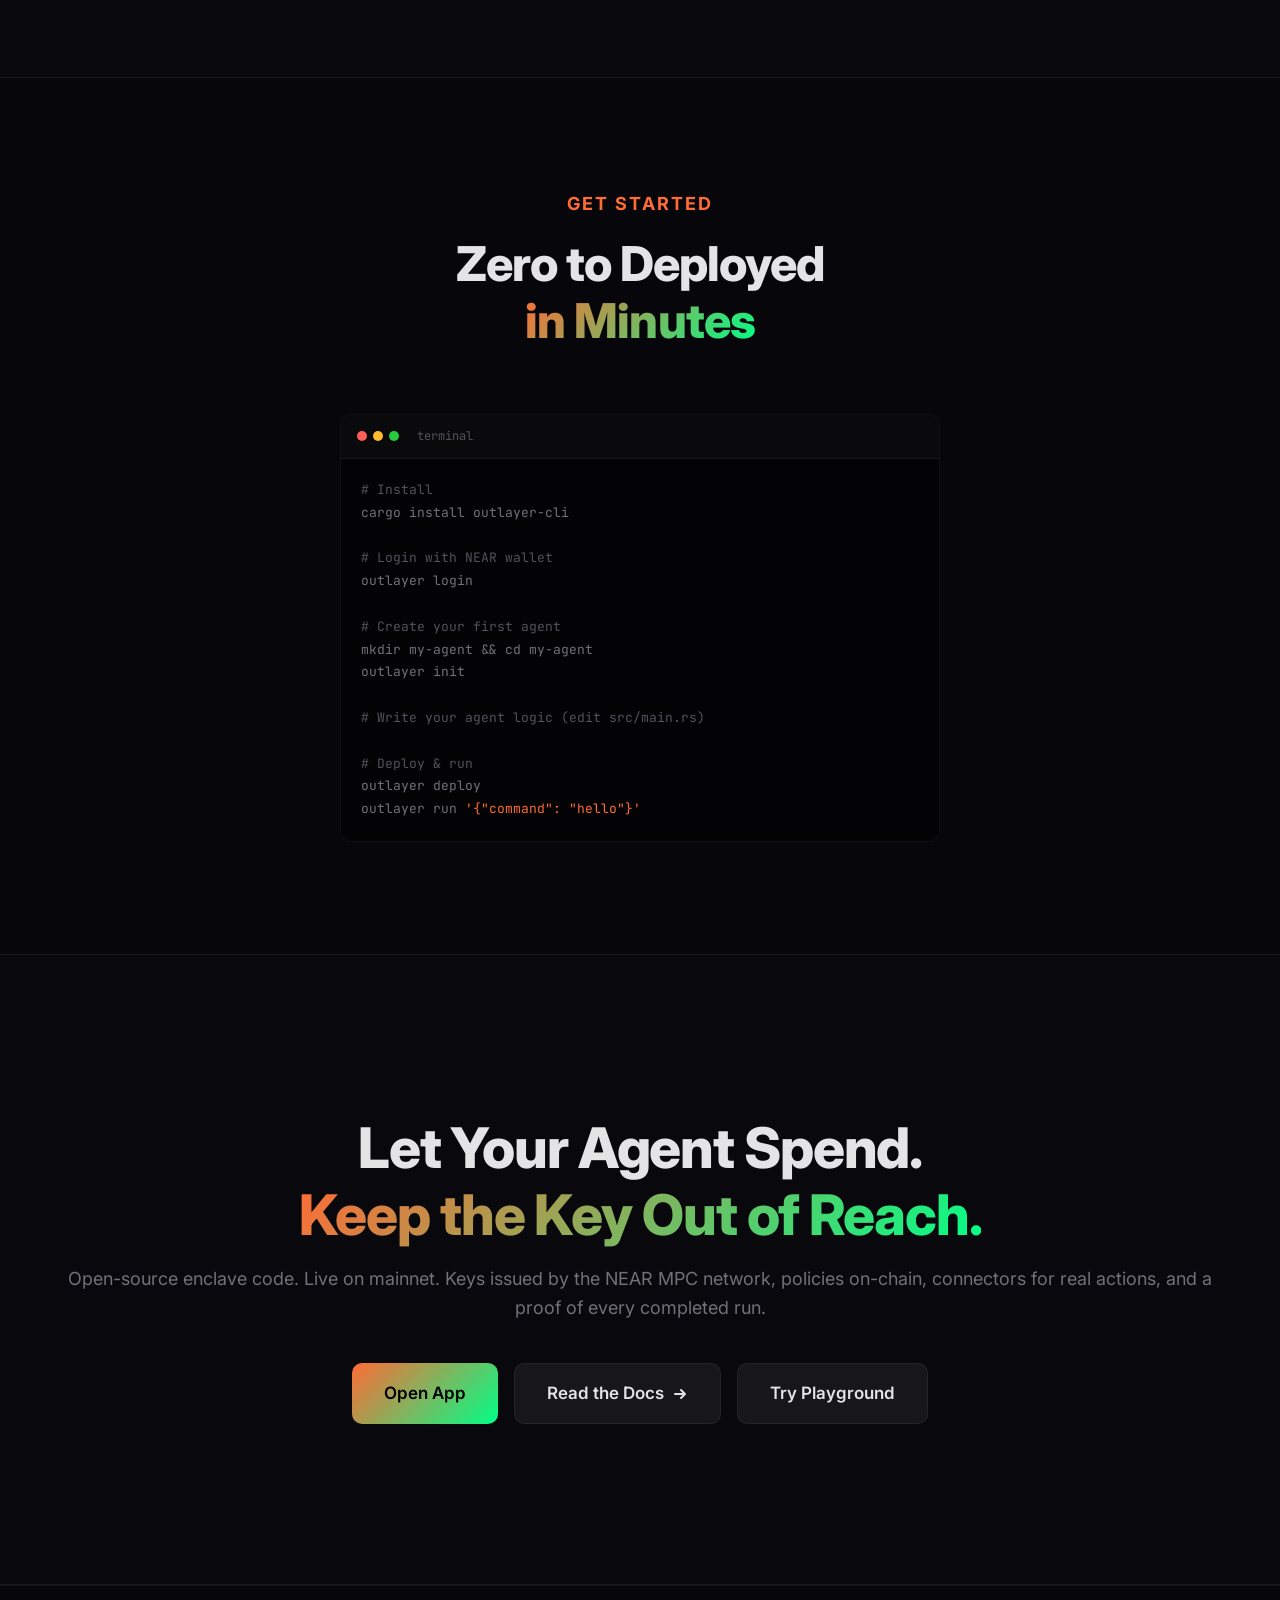
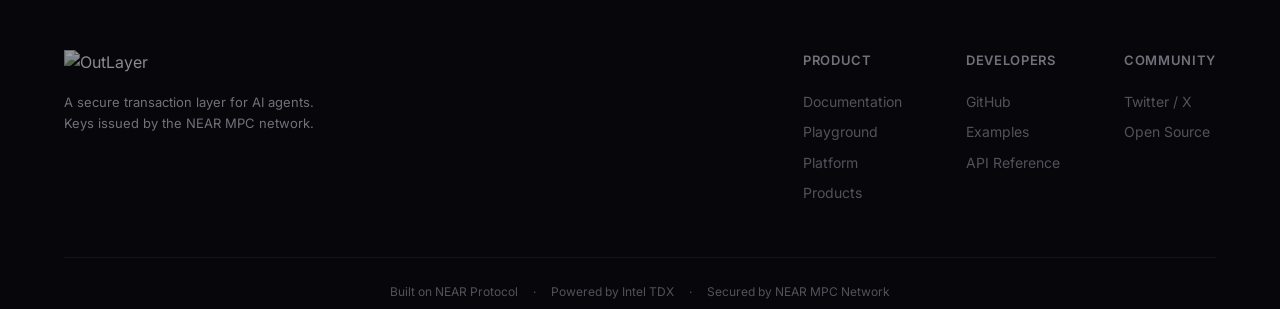
==== commit 4aa48bea: "feat: landing leads with the transaction-layer story (MPC/CKD keys, connectors); platform takes host" ====
--- a/public/index.html
+++ b/public/index.html
@@ -3,24 +3,24 @@
 <head>
   <meta charset="UTF-8">
   <meta name="viewport" content="width=device-width, initial-scale=1.0">
-  <title>OutLayer — Verifiable compute and custody for AI agents</title>
-  <meta name="description" content="OutLayer runs AI agents inside Intel TDX enclaves: attested execution, encrypted secrets, policy-guarded multi-chain wallets and built-in payments on NEAR.">
+  <title>OutLayer — A secure transaction layer for AI agents</title>
+  <meta name="description" content="AI agents use money and take actions under policies you set. Keys are issued by the NEAR MPC network into Intel TDX enclaves, so the operator never holds them.">
   <link rel="icon" type="image/png" href="outlayer.png">
   <link rel="canonical" href="https://outlayer.ai/">
   <link rel="apple-touch-icon" href="/outlayer.png">
   <meta property="og:type" content="website">
   <meta property="og:site_name" content="OutLayer">
   <meta property="og:url" content="https://outlayer.ai/">
-  <meta property="og:title" content="OutLayer — Verifiable compute and custody for AI agents">
-  <meta property="og:description" content="OutLayer runs AI agents inside Intel TDX enclaves: attested execution, encrypted secrets, policy-guarded multi-chain wallets and built-in payments on NEAR.">
+  <meta property="og:title" content="OutLayer — A secure transaction layer for AI agents">
+  <meta property="og:description" content="AI agents use money and take actions under policies you set. Keys are issued by the NEAR MPC network into Intel TDX enclaves, so the operator never holds them.">
   <meta property="og:image" content="https://outlayer.ai/og-image.png">
   <meta property="og:image:width" content="1200">
   <meta property="og:image:height" content="630">
-  <meta property="og:image:alt" content="OutLayer — verifiable compute and custody for AI agents">
+  <meta property="og:image:alt" content="OutLayer — a secure transaction layer for AI agents">
   <meta name="twitter:card" content="summary_large_image">
   <meta name="twitter:site" content="@out_layer">
-  <meta name="twitter:title" content="OutLayer — Verifiable compute and custody for AI agents">
-  <meta name="twitter:description" content="OutLayer runs AI agents inside Intel TDX enclaves: attested execution, encrypted secrets, policy-guarded multi-chain wallets and built-in payments on NEAR.">
+  <meta name="twitter:title" content="OutLayer — A secure transaction layer for AI agents">
+  <meta name="twitter:description" content="AI agents use money and take actions under policies you set. Keys are issued by the NEAR MPC network into Intel TDX enclaves, so the operator never holds them.">
   <meta name="twitter:image" content="https://outlayer.ai/og-image.png">
   <link rel="preconnect" href="https://fonts.googleapis.com">
   <link rel="preconnect" href="https://fonts.gstatic.com" crossorigin>
@@ -33,7 +33,7 @@
     "name": "OutLayer",
     "url": "https://outlayer.ai",
     "logo": "https://outlayer.ai/outlayer.png",
-    "description": "Verifiable compute and custody for AI agents, enforced by Intel TDX enclaves on NEAR.",
+    "description": "A secure transaction layer for AI agents: keys issued by the NEAR MPC network into Intel TDX enclaves, spending under on-chain policies.",
     "sameAs": [
       "https://x.com/out_layer",
       "https://github.com/out-layer/outlayer",
@@ -67,7 +67,7 @@
         <a href="/platform">Platform</a>
         <a href="/products">Products</a>
         <a href="/intents">Intents</a>
-        <a href="/connectors">Integrations</a>
+        <a href="/connectors">Connectors</a>
         <a href="https://app.outlayer.ai/docs/getting-started" target="_blank" rel="noopener">Docs</a>
         <a href="https://github.com/out-layer/outlayer" target="_blank" rel="noopener" class="nav-icon" aria-label="GitHub">
           <svg width="20" height="20" fill="currentColor" viewBox="0 0 24 24"><path fill-rule="evenodd" d="M12 2C6.477 2 2 6.484 2 12.017c0 4.425 2.865 8.18 6.839 9.504.5.092.682-.217.682-.483 0-.237-.008-.868-.013-1.703-2.782.605-3.369-1.343-3.369-1.343-.454-1.158-1.11-1.466-1.11-1.466-.908-.62.069-.608.069-.608 1.003.07 1.531 1.032 1.531 1.032.892 1.53 2.341 1.088 2.91.832.092-.647.35-1.088.636-1.338-2.22-.253-4.555-1.113-4.555-4.951 0-1.093.39-1.988 1.029-2.688-.103-.253-.446-1.272.098-2.65 0 0 .84-.27 2.75 1.026A9.564 9.564 0 0112 6.844c.85.004 1.705.115 2.504.337 1.909-1.296 2.747-1.027 2.747-1.027.546 1.379.202 2.398.1 2.651.64.7 1.028 1.595 1.028 2.688 0 3.848-2.339 4.695-4.566 4.943.359.309.678.92.678 1.855 0 1.338-.012 2.419-.012 2.747 0 .268.18.58.688.482A10.019 10.019 0 0022 12.017C22 6.484 17.522 2 12 2z" clip-rule="evenodd"/></svg>
@@ -136,15 +136,13 @@
         </svg>
       </div>
       <div class="section-header fade-in">
-        <h2>Verifiable compute<br><span class="gradient-text">and custody for AI agents</span></h2>
+        <h2>A secure transaction layer<br><span class="gradient-text">for AI agents</span></h2>
       </div>
       <div class="hero-cta fade-in">
         <a href="https://app.outlayer.ai" target="_blank" rel="noopener" class="btn btn-primary">Open App</a>
       </div>
       <p class="hero-subtitle fade-in">
-        Every agent runs inside an Intel TDX enclave. Every execution produces
-        a cryptographic attestation certificate &mdash; an on-chain receipt proving what code ran, what it did, and that nobody tampered with it.
-        Secrets stay encrypted. Wallets are policy-controlled. Payments are built in.
+        Agents use money and take actions under policies you set, so you never have to trust the operator with the key.
       </p>
       <div class="hero-stats fade-in">
         <div class="stat">
@@ -153,134 +151,26 @@
         </div>
         <div class="stat-divider"></div>
         <div class="stat">
-          <span class="stat-value">MPC Network</span>
-          <span class="stat-label">NEAR Mainnet Validators</span>
+          <span class="stat-value">NEAR MPC</span>
+          <span class="stat-label">Key Issuance</span>
         </div>
         <div class="stat-divider"></div>
         <div class="stat">
-          <span class="stat-value">All Chains</span>
-          <span class="stat-label">NEAR / ETH / BTC / SOL ...</span>
+          <span class="stat-value">Multi-Chain</span>
+          <span class="stat-label">NEAR / EVM / Solana</span>
         </div>
       </div>
     </div>
     <div class="hero-glow"></div>
   </section>
 
-  <!-- ==================== AT A GLANCE ==================== -->
-  <section class="section section-dark" id="at-a-glance">
-    <div class="container">
-      <div class="section-header fade-in">
-        <span class="section-tag">At a Glance</span>
-        <h2>Verifiable OS for Agents.<br><span class="gradient-text">Not Another Wrapper.</span></h2>
-        <p class="section-subtitle">Every primitive an OS needs &mdash; but every operation runs inside Intel TDX enclaves and produces a cryptographic attestation certificate that anyone can verify on-chain.</p>
-      </div>
-
-      <div class="os-tiles">
-        <div class="os-tile fade-in">
-          <div class="os-tile-icon">
-            <svg width="24" height="24" viewBox="0 0 24 24" fill="none" stroke="currentColor" stroke-width="1.5"><rect x="2" y="3" width="20" height="18" rx="3"/><path d="M7 8h4M7 12h10M7 16h6"/></svg>
-          </div>
-          <h4>TEE Kernel</h4>
-          <p>5 syscall interfaces exposed through WIT. The agent calls the kernel; the kernel enforces trust.</p>
-        </div>
-
-        <div class="os-tile fade-in">
-          <div class="os-tile-icon">
-            <svg width="24" height="24" viewBox="0 0 24 24" fill="none" stroke="currentColor" stroke-width="1.5"><path d="M3 7v10a2 2 0 002 2h14a2 2 0 002-2V9a2 2 0 00-2-2h-6l-2-2H5a2 2 0 00-2 2z"/><path d="M12 11v4M10 13h4"/></svg>
-          </div>
-          <h4>Encrypted Filesystem</h4>
-          <p>Persistent storage with atomic CAS and increment. Private by default, public when you choose.</p>
-        </div>
-
-        <div class="os-tile fade-in">
-          <div class="os-tile-icon">
-            <svg width="24" height="24" viewBox="0 0 24 24" fill="none" stroke="currentColor" stroke-width="1.5"><rect x="3" y="11" width="18" height="11" rx="2"/><path d="M7 11V7a5 5 0 0110 0v4"/><circle cx="12" cy="16" r="1"/></svg>
-          </div>
-          <h4>Hardware Secrets</h4>
-          <p>Client encrypts, TEE decrypts. Operator never sees plaintext. API keys protected by hardware isolation.</p>
-        </div>
-
-        <div class="os-tile fade-in">
-          <div class="os-tile-icon">
-            <svg width="24" height="24" viewBox="0 0 24 24" fill="none" stroke="currentColor" stroke-width="1.5"><path d="M21 12a9 9 0 11-18 0 9 9 0 0118 0z"/><path d="M3.6 9h16.8M3.6 15h16.8"/><path d="M12 3a15 15 0 014 9 15 15 0 01-4 9 15 15 0 01-4-9 15 15 0 014-9z"/></svg>
-          </div>
-          <h4>Agent Custody</h4>
-          <p>Multi-chain wallets (NEAR/ETH/BTC/SOL). MPC-derived keys with spending limits, whitelists, and emergency freeze.</p>
-        </div>
-
-        <div class="os-tile fade-in">
-          <div class="os-tile-icon">
-            <svg width="24" height="24" viewBox="0 0 24 24" fill="none" stroke="currentColor" stroke-width="1.5"><path d="M9 12l2 2 4-4"/><path d="M12 3l9 4.5v5c0 4.7-3.2 9-9 10.5C6.2 21.5 3 17.2 3 12.5v-5L12 3z"/></svg>
-          </div>
-          <h4>Access Conditions</h4>
-          <p>9 composable rules: token balance, NFT ownership, DAO role, regex, boolean logic. Kernel-level access control.</p>
-        </div>
-
-        <div class="os-tile fade-in">
-          <div class="os-tile-icon">
-            <svg width="24" height="24" viewBox="0 0 24 24" fill="none" stroke="currentColor" stroke-width="1.5"><path d="M9 5H7a2 2 0 00-2 2v12a2 2 0 002 2h10a2 2 0 002-2V7a2 2 0 00-2-2h-2"/><rect x="9" y="3" width="6" height="4" rx="1"/><path d="M9 12l2 2 4-4"/></svg>
-          </div>
-          <h4>Attestation Chain</h4>
-          <p>TDX 5-measurement verification. Sigstore binary certification. On-chain attestation records &mdash; now signed with post-quantum keys (NEAR ML-DSA-65). Verify the hardware, the binary, the chain.</p>
-        </div>
-
-        <div class="os-tile fade-in">
-          <div class="os-tile-icon">
-            <svg width="24" height="24" viewBox="0 0 24 24" fill="none" stroke="currentColor" stroke-width="1.5"><circle cx="12" cy="12" r="9"/><path d="M12 7v5l3 3"/></svg>
-          </div>
-          <h4>Scheduler</h4>
-          <p>Interval, storage-diff, webhook triggers. Scheduler is untrusted &mdash; it decides <em>when</em>, the TEE decides <em>what</em>.</p>
-        </div>
-
-        <div class="os-tile fade-in">
-          <div class="os-tile-icon">
-            <svg width="24" height="24" viewBox="0 0 24 24" fill="none" stroke="currentColor" stroke-width="1.5"><path d="M12 2v4M12 18v4M4.93 4.93l2.83 2.83M16.24 16.24l2.83 2.83M2 12h4M18 12h4M4.93 19.07l2.83-2.83M16.24 7.76l2.83-2.83"/></svg>
-          </div>
-          <h4>Verifiable Randomness</h4>
-          <p>Ed25519 VRF with on-chain proof. Anti-grinding via blockchain-assigned request IDs. Provably fair.</p>
-        </div>
-
-        <div class="os-tile fade-in">
-          <div class="os-tile-icon">
-            <svg width="24" height="24" viewBox="0 0 24 24" fill="none" stroke="currentColor" stroke-width="1.5"><path d="M13 2L3 14h9l-1 8 10-12h-9l1-8z"/></svg>
-          </div>
-          <h4>Stateless Processes</h4>
-          <p>Erlang model: start, work, write state, terminate. No crashes, no leaks. Immune to cascading failures.</p>
-        </div>
-
-        <div class="os-tile fade-in">
-          <div class="os-tile-icon">
-            <svg width="24" height="24" viewBox="0 0 24 24" fill="none" stroke="currentColor" stroke-width="1.5"><polyline points="16 18 22 12 16 6"/><polyline points="8 6 2 12 8 18"/><line x1="14" y1="4" x2="10" y2="20"/></svg>
-          </div>
-          <h4>Blockchain RPC</h4>
-          <p>Full NEAR access from inside the enclave. View calls, send transactions. Agents interact with DeFi without exposing keys.</p>
-        </div>
-
-        <div class="os-tile fade-in">
-          <div class="os-tile-icon">
-            <svg width="24" height="24" viewBox="0 0 24 24" fill="none" stroke="currentColor" stroke-width="1.5"><path d="M12 1v4M12 19v4M4 8l3.5 2M16.5 14l3.5 2M4 16l3.5-2M16.5 10l3.5-2"/><circle cx="12" cy="12" r="4"/></svg>
-          </div>
-          <h4>Built-in Monetization</h4>
-          <p>Native stablecoin payments per execution. Refund API. Developers earn per call &mdash; no Stripe, no invoicing.</p>
-        </div>
-
-        <div class="os-tile os-tile--live fade-in">
-          <div class="os-tile-icon">
-            <span class="badge-dot"></span>
-          </div>
-          <h4>Live in Production</h4>
-          <p>Price oracle, near.email, private tokens, private DAO voting. Running on mainnet today.</p>
-        </div>
-      </div>
-    </div>
-  </section>
-
   <!-- ==================== THE PROBLEM ==================== -->
-  <section class="section" id="problem">
+  <section class="section section-dark" id="problem">
     <div class="container">
       <div class="section-header fade-in">
         <span class="section-tag">The Problem</span>
-        <h2>Agents Need Infrastructure<br><span class="gradient-text">They Can't Trust</span></h2>
+        <h2>The Moment an Agent Can Spend,<br><span class="gradient-text">Who Holds the Key?</span></h2>
+        <p class="section-subtitle">Agents can reason and recommend. Spending is where the trust question starts.</p>
       </div>
 
       <div class="problem-grid">
@@ -288,8 +178,8 @@
           <div class="problem-icon">
             <svg width="24" height="24" viewBox="0 0 24 24" fill="none" stroke="currentColor" stroke-width="1.5"><path d="M12 9v3.75m-9.303 3.376c-.866 1.5.217 3.374 1.948 3.374h14.71c1.73 0 2.813-1.874 1.948-3.374L13.949 3.378c-.866-1.5-3.032-1.5-3.898 0L2.697 16.126z"/><path d="M12 15.75h.007v.008H12v-.008z"/></svg>
           </div>
-          <h3>Blind Trust</h3>
-          <p>AI agents store data, hold secrets, manage wallets, and sign transactions. Today, this means trusting a cloud provider with <strong>everything</strong> &mdash; your agent's keys, your users' data, your business logic.</p>
+          <h3>Today: the Operator</h3>
+          <p>The agent's code runs on their server, the wallet key sits in their config, and the only record of what happened is their logs. If they're breached or dishonest, <strong>your agent's money is theirs</strong>, and you can't prove what it did.</p>
         </div>
         <div class="problem-arrow fade-in">
           <svg width="32" height="32" viewBox="0 0 24 24" fill="none" stroke="currentColor" stroke-width="1.5" style="color: var(--text-dim)"><path d="M13.5 4.5L21 12m0 0l-7.5 7.5M21 12H3"/></svg>
@@ -298,156 +188,109 @@
           <div class="solution-icon">
             <svg width="24" height="24" viewBox="0 0 24 24" fill="none" stroke="currentColor" stroke-width="1.5"><path d="M9 12.75L11.25 15 15 9.75m-3-7.036A11.959 11.959 0 013.598 6 11.99 11.99 0 003 9.749c0 5.592 3.824 10.29 9 11.623 5.176-1.332 9-6.03 9-11.622 0-1.31-.21-2.571-.598-3.751h-.152c-3.196 0-6.1-1.248-8.25-3.285z"/></svg>
           </div>
-          <h3>Hardware Guarantee</h3>
-          <p>OutLayer runs every computation inside Intel TDX hardware enclaves. The operator <strong>cannot</strong> read your data, modify your results, or run different code than what you deployed. This isn't a promise &mdash; it's physics.</p>
-        </div>
-      </div>
-    </div>
-  </section>
-
-  <!-- ==================== THE OS ANALOGY ==================== -->
-  <section class="section section-dark" id="os-analogy">
-    <div class="container">
-      <div class="section-header fade-in">
-        <span class="section-tag">Why an OS</span>
-        <h2>Linux for Applications.<br><span class="gradient-text">OutLayer for Agents.</span></h2>
-        <p class="section-subtitle">The same fundamental abstractions &mdash; processes, filesystem, permissions, syscalls &mdash; designed for autonomous agents and enforced by hardware attestation</p>
-      </div>
-
-      <div class="os-comparison fade-in">
-        <div class="os-col">
-          <div class="os-col-header">
-            <span class="os-col-label">Linux</span>
-            <span class="os-col-desc">for applications</span>
-          </div>
-          <div class="os-col-items">
-            <div class="os-item">
-              <span class="os-item-name">Kernel</span>
-              <span class="os-item-desc">Syscall interface to hardware</span>
-            </div>
-            <div class="os-item">
-              <span class="os-item-name">Filesystem</span>
-              <span class="os-item-desc">read, write, fsync</span>
-            </div>
-            <div class="os-item">
-              <span class="os-item-name">Network</span>
-              <span class="os-item-desc">socket, connect, send</span>
-            </div>
-            <div class="os-item">
-              <span class="os-item-name">/dev/urandom</span>
-              <span class="os-item-desc">Random number generator</span>
-            </div>
-            <div class="os-item">
-              <span class="os-item-name">Users &amp; Groups</span>
-              <span class="os-item-desc">Permission model</span>
-            </div>
-            <div class="os-item">
-              <span class="os-item-name">cron</span>
-              <span class="os-item-desc">Scheduled execution</span>
-            </div>
-          </div>
-        </div>
-
-        <div class="os-arrow fade-in">
-          <svg width="24" height="24" viewBox="0 0 24 24" fill="none" stroke="currentColor" stroke-width="2" style="color: var(--text-dim)"><path d="M13.5 4.5L21 12m0 0l-7.5 7.5M21 12H3"/></svg>
-        </div>
-
-        <div class="os-col os-col-highlight">
-          <div class="os-col-header">
-            <span class="os-col-label gradient-text">OutLayer</span>
-            <span class="os-col-desc">for agents</span>
-          </div>
-          <div class="os-col-items">
-            <div class="os-item">
-              <span class="os-item-name">TEE Kernel</span>
-              <span class="os-item-desc">5 WIT syscall interfaces, hardware-attested</span>
-            </div>
-            <div class="os-item">
-              <span class="os-item-name">Encrypted Storage</span>
-              <span class="os-item-desc">Per-agent encryption, atomic ops, cross-agent reads</span>
-            </div>
-            <div class="os-item">
-              <span class="os-item-name">Blockchain RPC</span>
-              <span class="os-item-desc">Full NEAR access from inside the enclave</span>
-            </div>
-            <div class="os-item">
-              <span class="os-item-name">Verifiable RNG</span>
-              <span class="os-item-desc">Ed25519 VRF with on-chain cryptographic proof</span>
-            </div>
-            <div class="os-item">
-              <span class="os-item-name">Access Conditions</span>
-              <span class="os-item-desc">9 composable rules: token balance, NFT, DAO role...</span>
-            </div>
-            <div class="os-item">
-              <span class="os-item-name">Scheduler</span>
-              <span class="os-item-desc">Interval, storage-diff, webhook triggers</span>
-            </div>
-          </div>
-        </div>
-      </div>
-    </div>
-  </section>
-
-  <!-- ==================== THE KERNEL ==================== -->
-  <section class="section" id="kernel">
-    <div class="container">
-      <div class="section-header fade-in">
-        <span class="section-tag">The Kernel</span>
-        <h2>One Interface.<br><span class="gradient-text">Complete Agent Infrastructure.</span></h2>
-        <p class="section-subtitle">Storage, blockchain, wallets, randomness, payments &mdash; every primitive exposed as a kernel syscall. Your agent runs as a sandboxed WASI process. Every call is hardware-attested.</p>
-      </div>
-
-      <div class="syscall-grid">
-        <div class="syscall-card glass-card fade-in">
-          <div class="syscall-header">
-            <code class="syscall-name">outlayer:near:rpc</code>
-            <span class="syscall-equiv">Network Stack</span>
-          </div>
-          <h4>Blockchain Access</h4>
-          <p>Full NEAR RPC from inside the enclave. View calls, send signed transactions, read any contract state. Your agent autonomously interacts with DeFi, DAOs, NFTs &mdash; without exposing signing keys.</p>
-        </div>
-
-        <div class="syscall-card glass-card fade-in">
-          <div class="syscall-header">
-            <code class="syscall-name">outlayer:storage</code>
-            <span class="syscall-equiv">Filesystem</span>
-          </div>
-          <h4>Encrypted Filesystem</h4>
-          <p>Persistent key-value storage with atomic CAS and increment. Private by default &mdash; even the operator can't read it. Public when you choose, enabling cross-agent composability.</p>
-        </div>
-
-        <div class="syscall-card glass-card fade-in">
-          <div class="syscall-header">
-            <code class="syscall-name">outlayer:wallet</code>
-            <span class="syscall-equiv">Hardware Security Module</span>
-          </div>
-          <h4>Multi-Chain Wallet</h4>
-          <p>NEAR, Ethereum, Bitcoin, Solana. MPC-derived keys that never leave the enclave. Transfer, swap, withdraw &mdash; all governed by a policy engine with spending limits and multisig.</p>
-        </div>
-
-        <div class="syscall-card glass-card fade-in">
-          <div class="syscall-header">
-            <code class="syscall-name">outlayer:vrf</code>
-            <span class="syscall-equiv">/dev/urandom (verifiable)</span>
-          </div>
-          <h4>Verifiable Randomness</h4>
-          <p>Ed25519 VRF with on-chain proof. Anti-grinding via blockchain-assigned request IDs. Anyone can verify the output on-chain. Provably fair lotteries, games, NFT minting.</p>
-        </div>
-
-        <div class="syscall-card glass-card fade-in">
-          <div class="syscall-header">
-            <code class="syscall-name">outlayer:payment</code>
-            <span class="syscall-equiv">Native Monetization</span>
-          </div>
-          <h4>Built-in Payments</h4>
-          <p>Stablecoin payments per execution. Refund API for partial returns. Transparent, deterministic pricing. Developers earn per call &mdash; no Stripe, no invoicing, no intermediaries.</p>
-        </div>
+          <h3>With OutLayer: Nobody</h3>
+          <p>The NEAR MPC network issues the key into an Intel TDX enclave. The agent asks for signatures and spends under a policy stored on-chain. The operator holds <strong>nothing to steal</strong>.</p>
+        </div>
+      </div>
+    </div>
+  </section>
+
+  <!-- ==================== THE SOLUTION ==================== -->
+  <section class="section" id="solution">
+    <div class="container">
+      <div class="section-header fade-in">
+        <span class="section-tag">The Solution</span>
+        <h2>A Wallet, and a Protected<br><span class="gradient-text">Environment to Use It</span></h2>
+        <p class="section-subtitle">The wallet is the account. Connectors are what the agent can do with it.</p>
+      </div>
+
+      <div class="policy-grid fade-in">
+        <div class="policy-card glass-card">
+          <h4>Keys the Code Never Touches</h4>
+          <p>Wallet keys are issued by the NEAR MPC network into an Intel TDX enclave. Your agent's code asks for a signature and gets one back, never the key.</p>
+        </div>
+        <div class="policy-card glass-card">
+          <h4>Policy Set On-Chain</h4>
+          <p>A human sets the spending policy on-chain: limits, allowed addresses, approvals. The enclave checks it before every signature.</p>
+        </div>
+        <div class="policy-card glass-card">
+          <h4>Connectors</h4>
+          <p>Approved actions with fixed shapes: pay, swap, trade. The agent gets buttons, not keys.</p>
+        </div>
+        <div class="policy-card glass-card">
+          <h4>Proof of Every Run</h4>
+          <p>Every completed run returns an Intel TDX attestation over the code, its input, and its output.</p>
+        </div>
+      </div>
+    </div>
+  </section>
+
+  <!-- ==================== HOW THE KEYS WORK ==================== -->
+  <section class="section section-dark" id="keys">
+    <div class="container">
+      <div class="section-header fade-in">
+        <span class="section-tag">How the Keys Work</span>
+        <h2>Nobody at OutLayer<br><span class="gradient-text">Holds a Wallet Key</span></h2>
+        <p class="section-subtitle">The NEAR MPC network issues the root secret through confidential key derivation (CKD). It exists only inside an approved enclave.</p>
+      </div>
+
+      <div class="steps-grid steps-grid-3">
+        <div class="step-card fade-in">
+          <div class="step-number">01</div>
+          <div class="step-content">
+            <h4>The Enclave Proves Its Code</h4>
+            <p>The keystore boots inside an Intel TDX enclave and produces an attestation quote: Intel's signed proof of exactly which code is running.</p>
+          </div>
+        </div>
+        <div class="step-card fade-in">
+          <div class="step-number">02</div>
+          <div class="step-content">
+            <h4>The Chain Checks It</h4>
+            <p>A NEAR contract checks Intel's signature chain, refuses out-of-date hardware, and compares the build's five measurements with the approved list. Only then may this enclave request a key.</p>
+          </div>
+        </div>
+        <div class="step-card fade-in">
+          <div class="step-number">03</div>
+          <div class="step-content">
+            <h4>A Public Request</h4>
+            <p>The enclave asks the NEAR MPC network for its secret through CKD. The request is a public NEAR transaction, so every issuance is visible on-chain.</p>
+          </div>
+        </div>
+        <div class="step-card fade-in">
+          <div class="step-number">04</div>
+          <div class="step-content">
+            <h4>Encrypted to the Enclave</h4>
+            <p>The MPC nodes compute the answer from their threshold shares and encrypt it to a one-time key generated inside the enclave. Whoever relays it, OutLayer included, sees only ciphertext.</p>
+          </div>
+        </div>
+        <div class="step-card fade-in">
+          <div class="step-number">05</div>
+          <div class="step-content">
+            <h4>Memory Only</h4>
+            <p>The enclave decrypts the root secret and checks it against the MPC network's public key. It never touches disk. After a restart the enclave attests again and receives the same secret.</p>
+          </div>
+        </div>
+        <div class="step-card fade-in">
+          <div class="step-number">06</div>
+          <div class="step-content">
+            <h4>Every Wallet Key Derived Inside</h4>
+            <p>NEAR, EVM and Solana keys are derived from that root inside the enclave. The agent's code gets signatures, never keys.</p>
+          </div>
+        </div>
+      </div>
+
+      <div class="security-bottom fade-in">
+        <p>
+          <strong>The result:</strong> there is no key for OutLayer to hand over, seize, or lose. A build that behaves differently
+          needs a new on-chain approval that anyone can see. Want a root of your own? A <strong>vault</strong> issues one to your own NEAR contract,
+          every derivation shows in your account's history, and you can take over your keys and leave at any time.
+        </p>
       </div>
     </div>
   </section>
 
   <!-- ==================== AGENT CUSTODY ==================== -->
-  <section class="section section-dark" id="custody">
+  <section class="section" id="custody">
     <div class="container">
       <div class="section-header fade-in">
         <span class="section-tag">Agent Custody</span>
@@ -459,13 +302,13 @@
         <div class="sc-text">
           <h3 style="font-size: 1.375rem; font-weight: 800; margin-bottom: 1rem;">One Wallet, Every Chain</h3>
           <p>
-            Keys are deterministically derived from a master secret held by the NEAR MPC network.
-            Same wallet ID always produces the same addresses on NEAR, Ethereum, Bitcoin, and Solana.
-            Stateless, deterministic &mdash; the TEE re-derives keys on every operation.
+            Keys are derived inside the enclave from a root secret issued by the NEAR MPC network.
+            The same wallet ID always produces the same addresses on NEAR, every EVM chain, and Solana.
+            Stateless and deterministic &mdash; the TEE re-derives keys on every operation.
           </p>
           <p>
-            The agent never touches private keys directly. It issues commands to the kernel,
-            and the kernel signs transactions <strong>after evaluating policy</strong>.
+            The agent never touches private keys. It asks the enclave for a signature,
+            and the enclave signs <strong>after evaluating policy</strong>.
           </p>
         </div>
         <div class="sc-code">
@@ -503,7 +346,7 @@
       <div class="policy-grid fade-in">
         <div class="policy-card glass-card">
           <h4>Spending Limits</h4>
-          <p>Per-transaction, hourly, daily, and monthly caps across all tokens. Velocity controls that the agent cannot bypass.</p>
+          <p>Per-transaction, hourly, daily, and monthly caps across all tokens. Per-transaction caps are enforced inside the enclave.</p>
         </div>
         <div class="policy-card glass-card">
           <h4>Address Whitelist</h4>
@@ -560,146 +403,56 @@
     </div>
   </section>
 
-  <!-- ==================== SECRETS & ACCESS CONTROL ==================== -->
-  <section class="section" id="secrets">
-    <div class="container">
-      <div class="section-header fade-in">
-        <span class="section-tag">Secrets &amp; Permissions</span>
-        <h2>End-to-End Encrypted.<br><span class="gradient-text">Kernel-Level Access Control.</span></h2>
-      </div>
-
-      <div class="sc-layout fade-in">
-        <div class="sc-text">
-          <h3 style="font-size: 1.375rem; font-weight: 800; margin-bottom: 1rem;">Secrets Are a Cryptographic Primitive</h3>
-          <p>
-            Developers encrypt secrets <strong>in their browser</strong> using the keystore's public key.
-            The encrypted blob lives on the NEAR blockchain. When the agent runs, the TEE fetches it,
-            decrypts with a hardware-derived key, and injects as environment variables.
-          </p>
-          <p>
-            At no point does the operator, the coordinator, or any component outside the TEE see plaintext.
-            Combined with <strong>Access Conditions</strong>, secrets are protected by both cryptography and hardware isolation,
-            with access gated by on-chain conditions the TEE validates before decrypting.
-          </p>
-        </div>
-        <div class="sc-code">
-          <div class="code-block">
-            <div class="code-header">
-              <span class="code-dot" style="background:#ff5f57"></span>
-              <span class="code-dot" style="background:#febc2e"></span>
-              <span class="code-dot" style="background:#28c840"></span>
-              <span class="code-title">access_conditions.rs</span>
-            </div>
-            <pre><code><span class="code-comment">// Only DAO council members</span>
-<span class="code-comment">// who hold 100+ USDC</span>
-<span class="code-comment">// can trigger this agent:</span>
-
-<span class="code-fn">Logic</span>(<span class="code-keyword">And</span>, [
-    <span class="code-fn">DaoMember</span> {
-        dao: <span class="code-string">"traders.sputnik-dao.near"</span>,
-        role: <span class="code-string">"council"</span>
-    },
-    <span class="code-fn">FtBalance</span> {
-        contract: <span class="code-string">"usdc.near"</span>,
-        operator: <span class="code-keyword">Gte</span>,
-        value: <span class="code-string">100_000_000</span>
-    }
-])</code></pre>
-          </div>
-        </div>
-      </div>
-
-      <!-- Access condition primitives -->
-      <div class="conditions-grid fade-in">
-        <div class="condition-tag">Whitelist</div>
-        <div class="condition-tag">Account Pattern (regex)</div>
-        <div class="condition-tag">NEAR Balance</div>
-        <div class="condition-tag">Token Balance</div>
-        <div class="condition-tag">NFT Ownership</div>
-        <div class="condition-tag">DAO Membership</div>
-        <div class="condition-tag">Boolean Logic (And/Or/Not)</div>
-      </div>
-    </div>
-  </section>
-
-  <!-- ==================== TRUST MODEL ==================== -->
-  <section class="section section-dark" id="trust">
-    <div class="container">
-      <div class="section-header fade-in">
-        <span class="section-tag">Trust Model</span>
-        <h2>Verify, Don't <span class="gradient-text">Trust</span></h2>
-        <p class="section-subtitle">"Verifiable" is not a marketing adjective. It is a technical property backed by Intel TDX hardware measurements and on-chain attestation records.</p>
-      </div>
-
-      <div class="trust-columns">
-        <div class="trust-col glass-card fade-in">
-          <h4 class="trust-col-heading" style="color: #ef4444;">Operator CANNOT</h4>
-          <p class="trust-col-sub">Hardware-enforced by Intel TDX</p>
-          <ul class="trust-list">
-            <li><span class="x-mark">&#x2715;</span> Read decrypted secrets or wallet private keys</li>
-            <li><span class="x-mark">&#x2715;</span> Modify execution results</li>
-            <li><span class="x-mark">&#x2715;</span> Run different code than what was deployed</li>
-            <li><span class="x-mark">&#x2715;</span> Forge attestation reports</li>
-            <li><span class="x-mark">&#x2715;</span> Extract storage encryption keys</li>
-          </ul>
-        </div>
-
-        <div class="trust-col glass-card fade-in">
-          <h4 class="trust-col-heading" style="color: var(--green);">Anyone CAN Verify</h4>
-          <p class="trust-col-sub">On-chain, publicly auditable</p>
-          <ul class="trust-list">
-            <li><span class="check-mark">&#x2713;</span> Exact code running in the enclave (TDX measurements)</li>
-            <li><span class="check-mark">&#x2713;</span> Binary matches public source (Sigstore certificates)</li>
-            <li><span class="check-mark">&#x2713;</span> Each execution was attested (on-chain records)</li>
-            <li><span class="check-mark">&#x2713;</span> 5 hardware measurements match approved set</li>
-            <li><span class="check-mark">&#x2713;</span> Worker keys registered with verified TDX quotes</li>
-          </ul>
-        </div>
-      </div>
-
-      <div class="security-bottom fade-in">
-        <p>
-          Intel TDX provides five hardware measurements (MRTD, RTMR0&ndash;3) that uniquely identify the code running inside the enclave.
-          All five must match an admin-approved set stored on the NEAR blockchain. Workers generate Ed25519 keypairs inside the TEE,
-          register them on-chain with verified TDX attestation quotes, and sign every execution result with keys that
-          <strong>never leave the enclave</strong>.
-        </p>
-      </div>
-    </div>
-  </section>
-
-  <!-- ==================== PROCESS MODEL & COMPOSABILITY ==================== -->
-  <section class="section" id="process">
-    <div class="container">
-      <div class="section-header fade-in">
-        <span class="section-tag">Process Model</span>
-        <h2>Stateless by Design.<br><span class="gradient-text">Composable by Default.</span></h2>
-        <p class="section-subtitle">Agents follow the Erlang model: start, work, write state, terminate. No crashes, no leaks, no zombies. State is explicit, not in RAM.</p>
+  <!-- ==================== CONNECTORS ==================== -->
+  <section class="section section-dark" id="connectors">
+    <div class="container">
+      <div class="section-header fade-in">
+        <span class="section-tag">Connectors</span>
+        <h2>The Agent Gets Buttons.<br><span class="gradient-text">Not Keys.</span></h2>
+        <p class="section-subtitle">Each connector is a fixed set of actions that runs in the same enclave as the wallet, under limits the owner sets.</p>
       </div>
 
       <div class="features-grid">
         <div class="feature-card glass-card fade-in">
-          <div class="feature-icon-wrap" style="--accent: #a78bfa;">
-            <svg width="28" height="28" viewBox="0 0 24 24" fill="none" stroke="currentColor" stroke-width="1.5"><path d="M21 7.5V18M15 7.5V18M3 16.811V8.69c0-.864.933-1.406 1.683-.977l7.108 4.061a1.125 1.125 0 010 1.954l-7.108 4.061A1.125 1.125 0 013 16.811z"/></svg>
-          </div>
-          <h4>Sandboxed Execution</h4>
-          <p>WASI capability-based security. Agents cannot access the host filesystem or network except through kernel syscalls. Every instruction is metered.</p>
-        </div>
-
+          <h4>Your Bank</h4>
+          <p>Mercury business account: pays approved vendors and sends invoices, within your per-payment and monthly limits.</p>
+        </div>
         <div class="feature-card glass-card fade-in">
-          <div class="feature-icon-wrap" style="--accent: #00ff88;">
-            <svg width="28" height="28" viewBox="0 0 24 24" fill="none" stroke="currentColor" stroke-width="1.5"><path d="M7.5 21L3 16.5m0 0L7.5 12M3 16.5h13.5m0-13.5L21 7.5m0 0L16.5 12M21 7.5H7.5"/></svg>
-          </div>
-          <h4>Cross-Agent Composability</h4>
-          <p>Any agent can publish to public storage. Any other agent can read it. An oracle publishes prices; a trading bot reads them; a risk agent monitors both. Like Unix pipes, but for agents.</p>
-        </div>
-
+          <h4>Your Email and Code</h4>
+          <p>Gmail and GitHub: sends email from your address to people you allowed, opens issues and pull requests, never merges unless you said so.</p>
+        </div>
         <div class="feature-card glass-card fade-in">
-          <div class="feature-icon-wrap" style="--accent: #38bdf8;">
-            <svg width="28" height="28" viewBox="0 0 24 24" fill="none" stroke="currentColor" stroke-width="1.5"><path d="M12 6v6h4.5m4.5 0a9 9 0 11-18 0 9 9 0 0118 0z"/></svg>
-          </div>
-          <h4>Autonomous Scheduling</h4>
-          <p>Interval-based ticks, storage-diff triggers, webhooks. The scheduler is untrusted &mdash; it can decide <em>when</em> to trigger, but can't influence <em>what</em> the agent does. All execution happens in TEE.</p>
+          <h4>Trading and Prediction Markets</h4>
+          <p>Hyperliquid and Polymarket: opens positions and places orders within your size, leverage and daily limits.</p>
+        </div>
+      </div>
+
+      <div class="hero-cta fade-in" style="margin-top: 2.5rem;">
+        <a href="/connectors" class="btn btn-glass">See all connectors</a>
+      </div>
+    </div>
+  </section>
+
+  <!-- ==================== WHY OUTLAYER ==================== -->
+  <section class="section" id="why">
+    <div class="container">
+      <div class="section-header fade-in">
+        <span class="section-tag">Why OutLayer</span>
+        <h2>TEE Providers Sell Secure Compute.<br><span class="gradient-text">OutLayer Gives It a Job.</span></h2>
+      </div>
+
+      <div class="features-grid">
+        <div class="feature-card glass-card fade-in">
+          <h4>More Than a Signer</h4>
+          <p>Most agent-wallet products help agents sign transactions, and the provider's own infrastructure holds the key.</p>
+        </div>
+        <div class="feature-card glass-card fade-in">
+          <h4>No Key to Hold</h4>
+          <p>OutLayer holds no key. The NEAR MPC network issues the root secret, and only enclave builds approved on-chain can receive it.</p>
+        </div>
+        <div class="feature-card glass-card fade-in">
+          <h4>Where the Agent Acts</h4>
+          <p>OutLayer also provides the protected environment where the agent's code runs and acts: the wallet, the policy and the connectors in one enclave.</p>
         </div>
       </div>
     </div>
@@ -709,8 +462,9 @@
   <section class="section section-dark" id="production">
     <div class="container">
       <div class="section-header fade-in">
-        <span class="section-tag">In Production</span>
+        <span class="section-tag">OutLayer Today</span>
         <h2>Not a Whitepaper.<br><span class="gradient-text">Running on Mainnet.</span></h2>
+        <p class="section-subtitle">The enclave code is open source and reproducible. Live on NEAR mainnet. Wallets on NEAR, EVM, and Solana. First applications running in production for House of Stake governance and price oracles.</p>
       </div>
 
       <div class="showcase-grid">
@@ -786,8 +540,8 @@
   <section class="section section-dark cta-section">
     <div class="container">
       <div class="cta-content fade-in">
-        <h2>Deploy Verifiable<br><span class="gradient-text">Agents</span></h2>
-        <p>Open source. Live on mainnet. Hardware-attested execution, encrypted secrets, multi-chain wallets, and built-in monetization &mdash; out of the box.</p>
+        <h2>Let Your Agent Spend.<br><span class="gradient-text">Keep the Key Out of Reach.</span></h2>
+        <p>Open-source enclave code. Live on mainnet. Keys issued by the NEAR MPC network, policies on-chain, connectors for real actions, and a proof of every completed run.</p>
         <div class="cta-buttons">
           <a href="https://app.outlayer.ai" target="_blank" class="btn btn-primary btn-lg">
             Open App
@@ -810,7 +564,7 @@
       <div class="footer-inner">
         <div class="footer-brand">
           <img src="symbol2d.png" alt="OutLayer" height="28">
-          <p>Verifiable OS for Agents.<br>Hardware-grade security out of the box.</p>
+          <p>A secure transaction layer for AI agents.<br>Keys issued by the NEAR MPC network.</p>
         </div>
         <div class="footer-links">
           <div class="footer-col">
@@ -845,12 +599,13 @@
 
   <!-- Floating section nav (homepage only) -->
   <nav class="section-dots" id="section-dots">
-    <a href="#at-a-glance" class="section-dot" data-section="at-a-glance"><span class="dot-label">At a Glance</span></a>
-    <a href="#kernel" class="section-dot" data-section="kernel"><span class="dot-label">The Kernel</span></a>
+    <a href="#problem" class="section-dot" data-section="problem"><span class="dot-label">The Problem</span></a>
+    <a href="#solution" class="section-dot" data-section="solution"><span class="dot-label">The Solution</span></a>
+    <a href="#keys" class="section-dot" data-section="keys"><span class="dot-label">How the Keys Work</span></a>
     <a href="#custody" class="section-dot" data-section="custody"><span class="dot-label">Agent Custody</span></a>
-    <a href="#trust" class="section-dot" data-section="trust"><span class="dot-label">Trust Model</span></a>
-    <a href="#process" class="section-dot" data-section="process"><span class="dot-label">Process Model</span></a>
-    <a href="#production" class="section-dot" data-section="production"><span class="dot-label">In Production</span></a>
+    <a href="#connectors" class="section-dot" data-section="connectors"><span class="dot-label">Connectors</span></a>
+    <a href="#why" class="section-dot" data-section="why"><span class="dot-label">Why OutLayer</span></a>
+    <a href="#production" class="section-dot" data-section="production"><span class="dot-label">OutLayer Today</span></a>
   </nav>
 
   <script src="script.js"></script>
--- a/public/styles.css
+++ b/public/styles.css
@@ -1174,6 +1174,11 @@
 .steps-grid .fade-in:nth-child(3) { transition-delay: 0.3s; }
 .steps-grid .fade-in:nth-child(4) { transition-delay: 0.45s; }
 
+/* Steps grid 3 cols (six steps in two rows) */
+.steps-grid-3 {
+  grid-template-columns: repeat(3, 1fr);
+}
+
 /* showcase stagger */
 .showcase-grid .fade-in:nth-child(2) { transition-delay: 0.08s; }
 .showcase-grid .fade-in:nth-child(3) { transition-delay: 0.16s; }
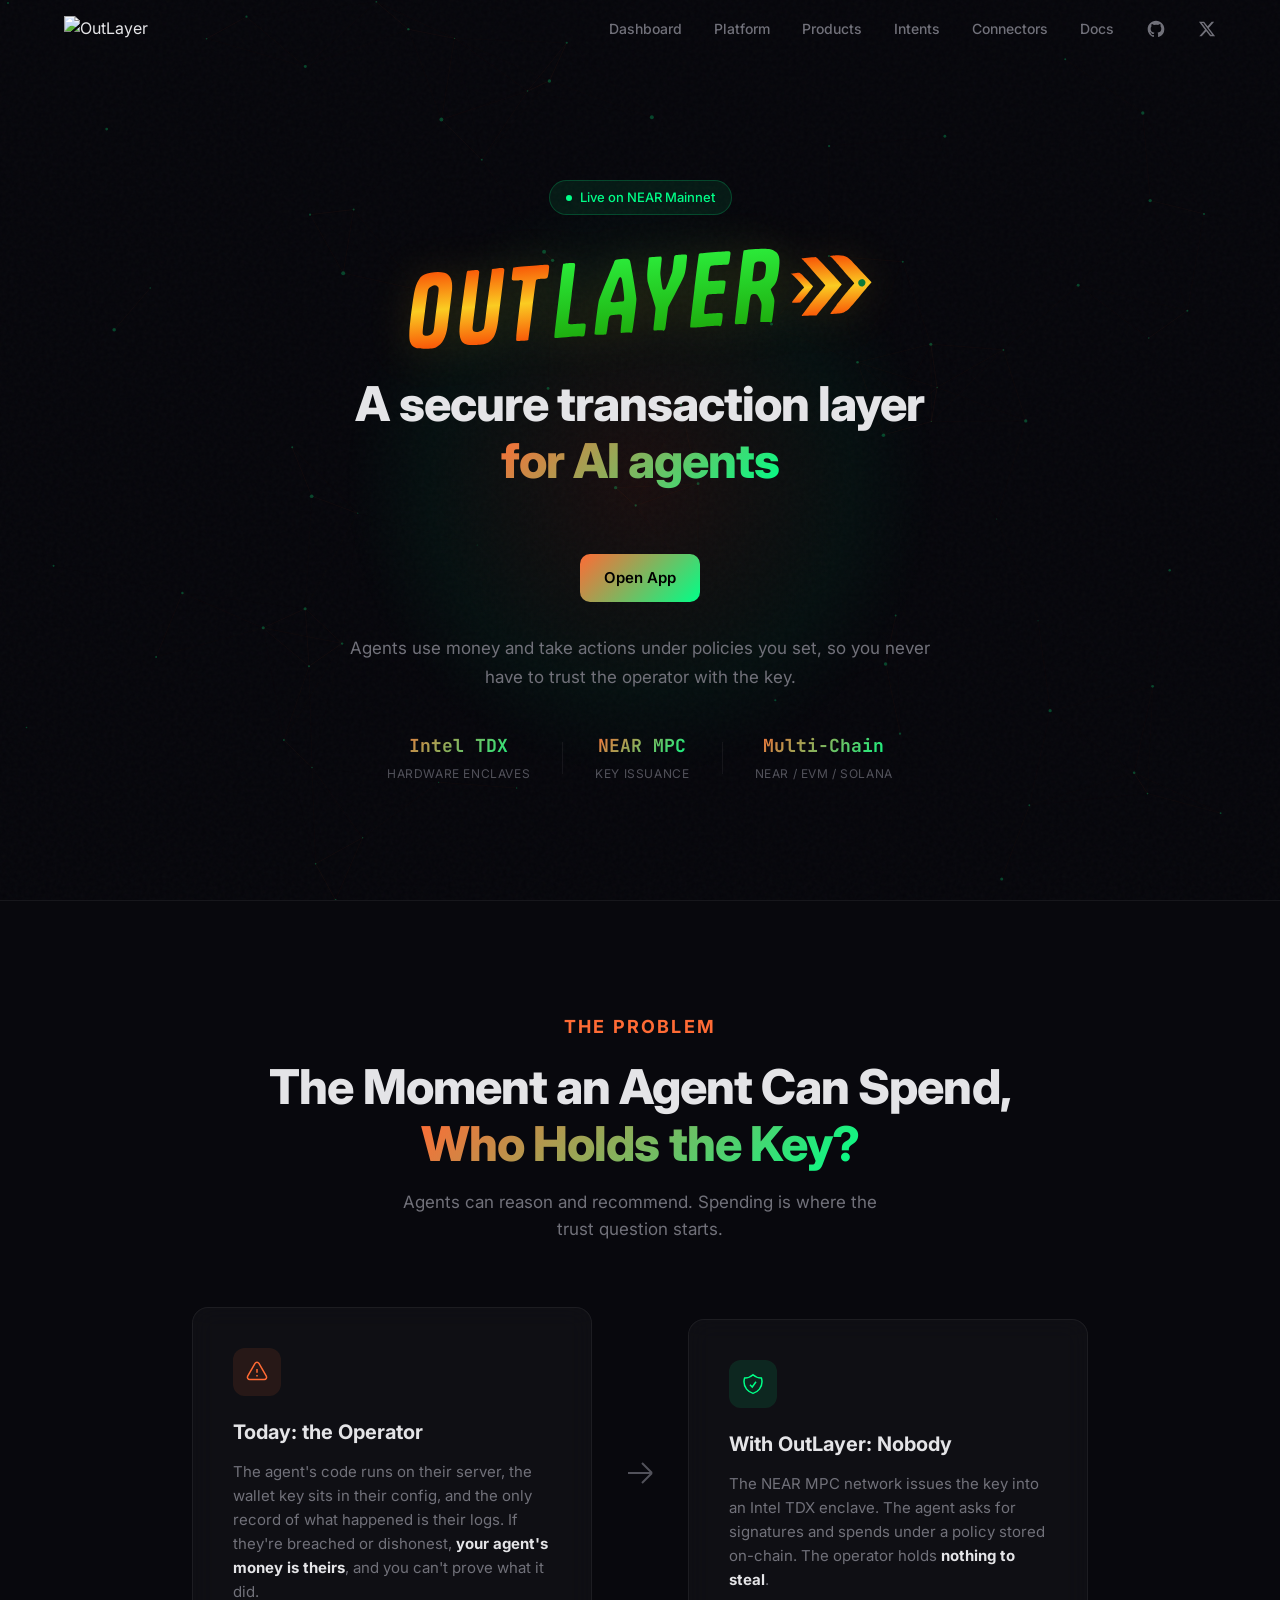
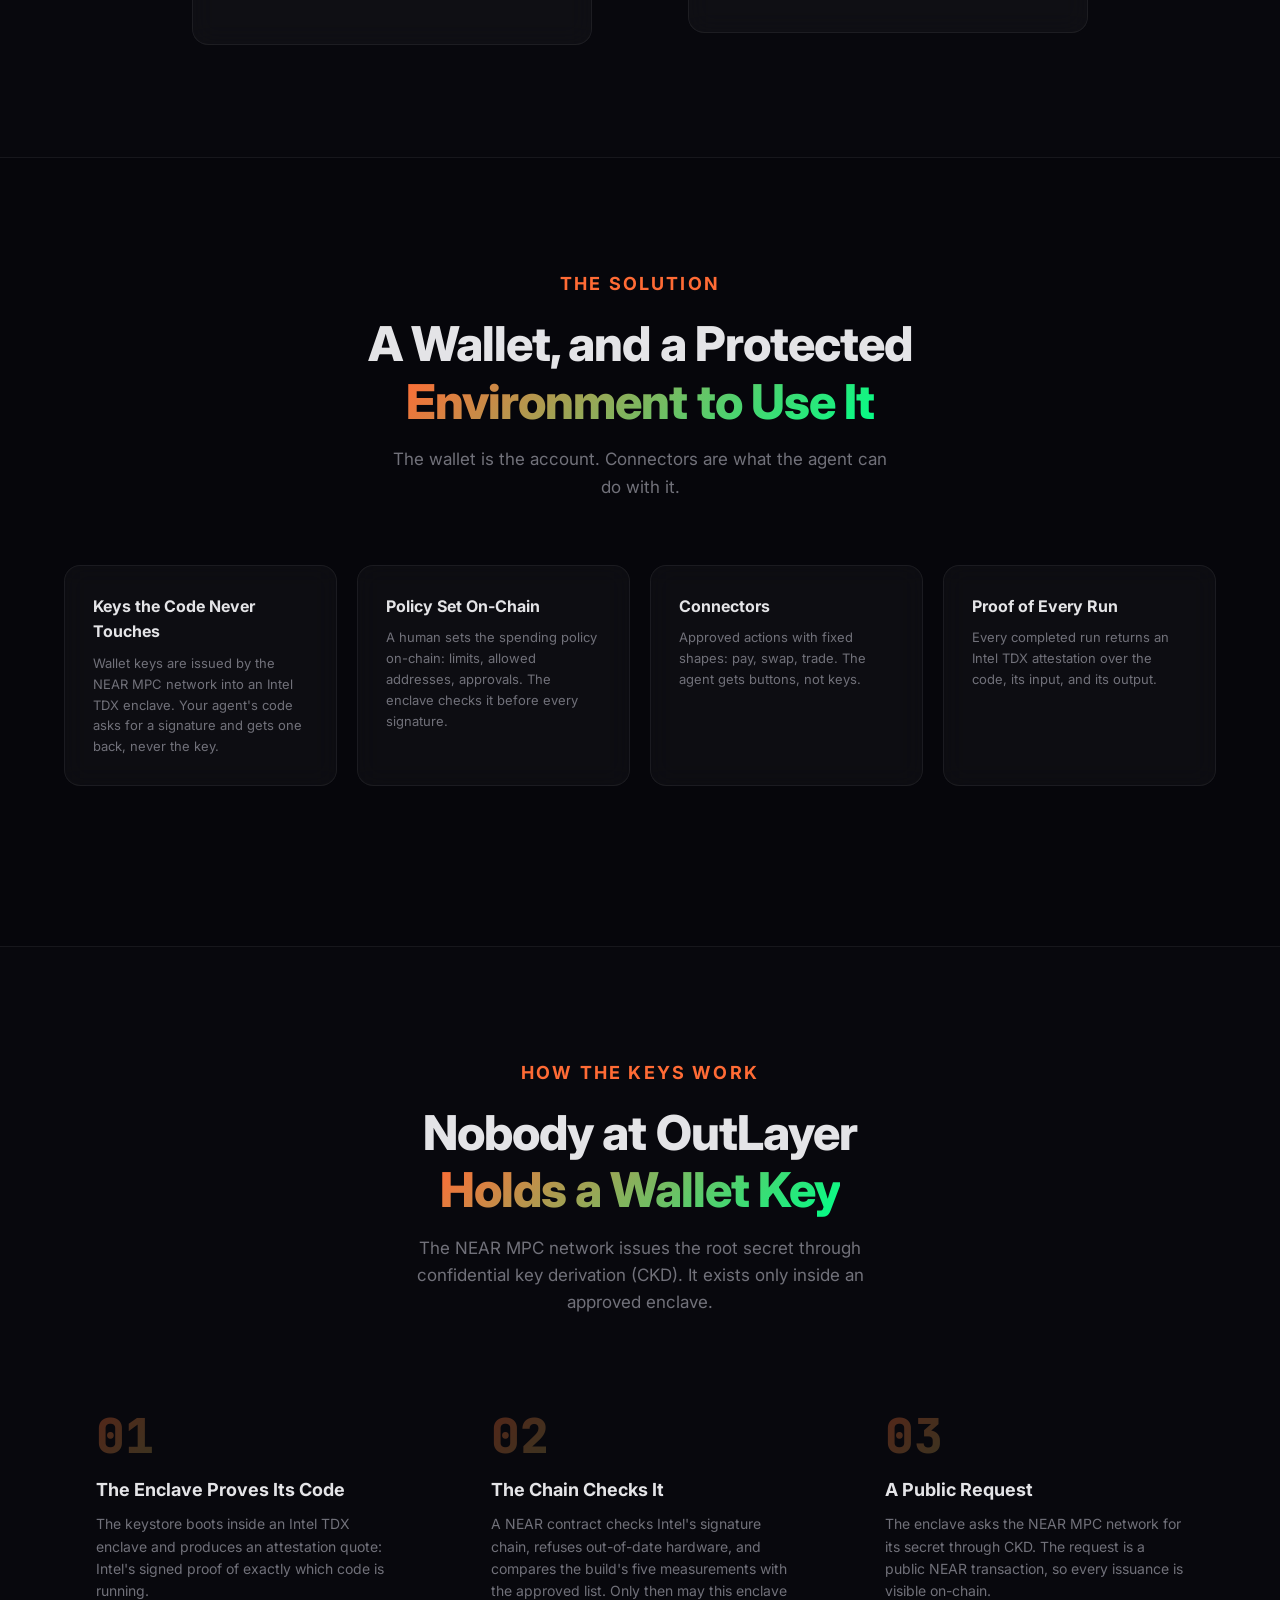
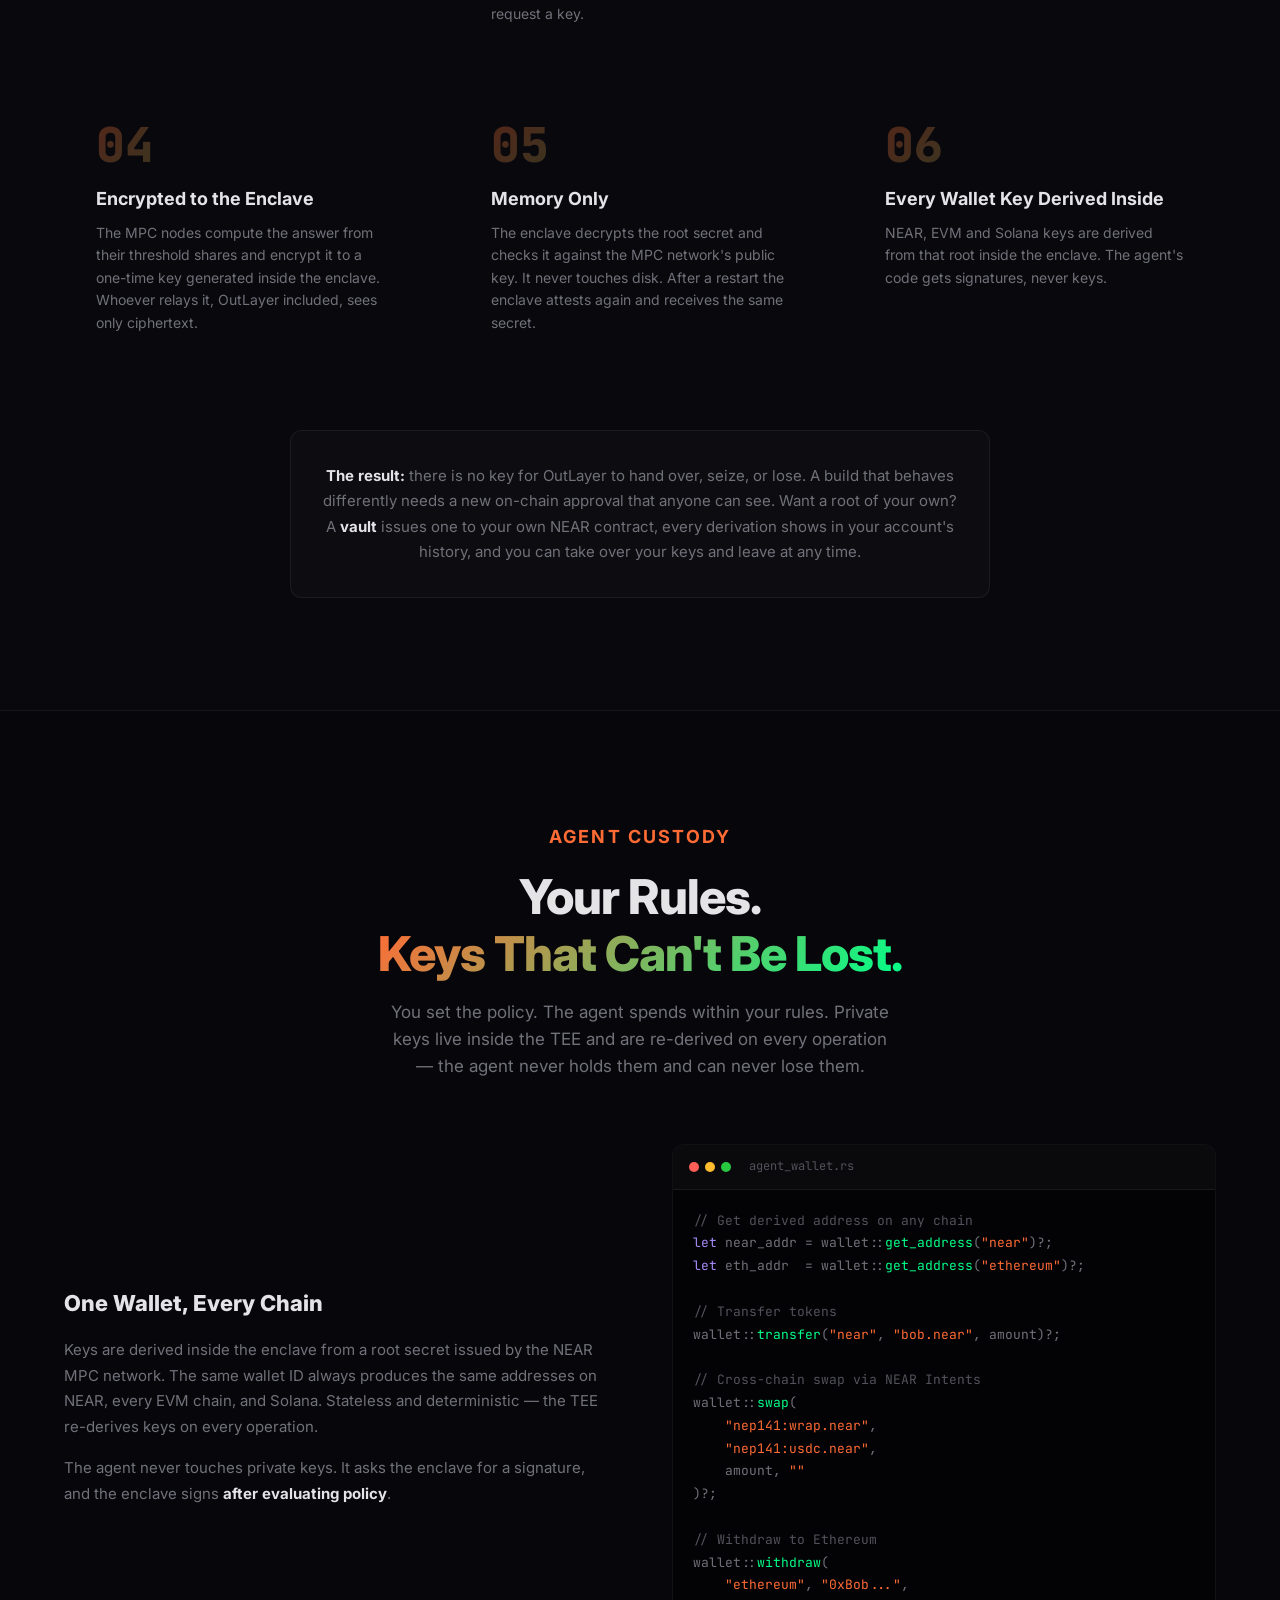
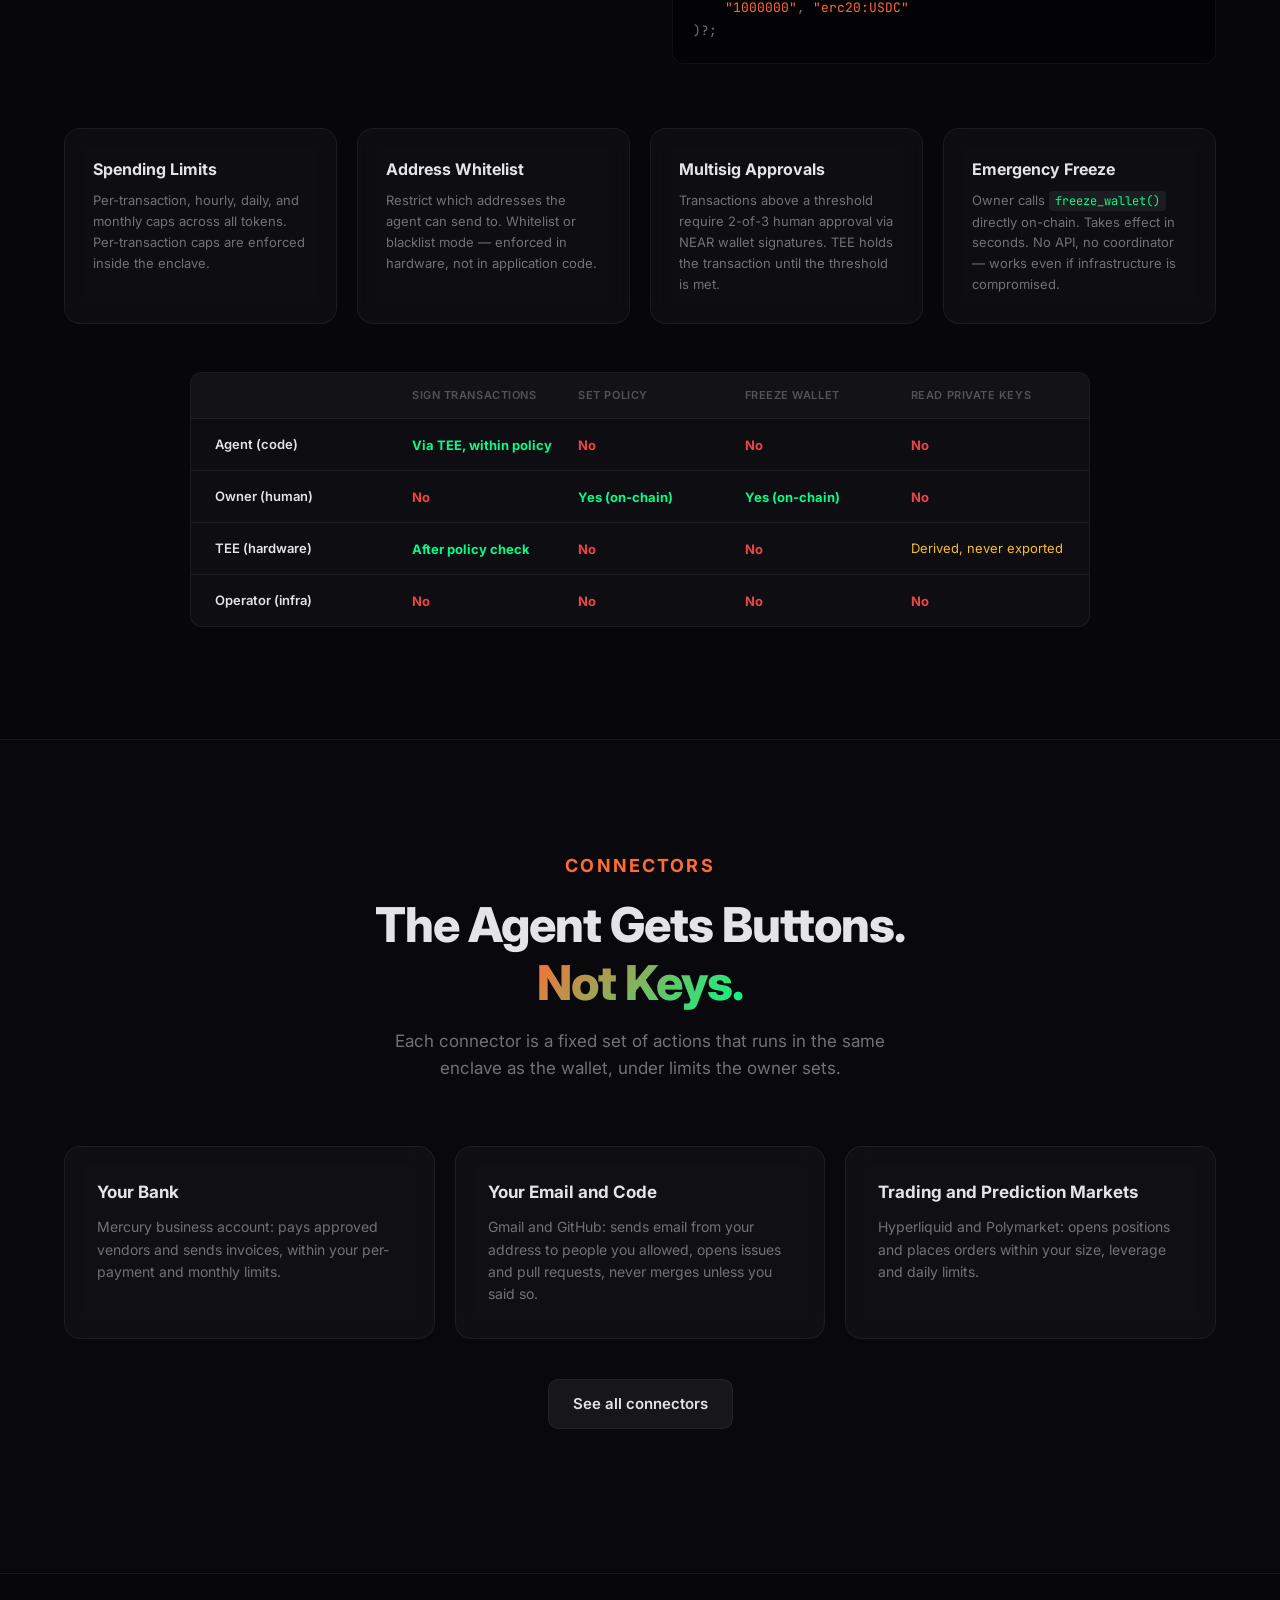
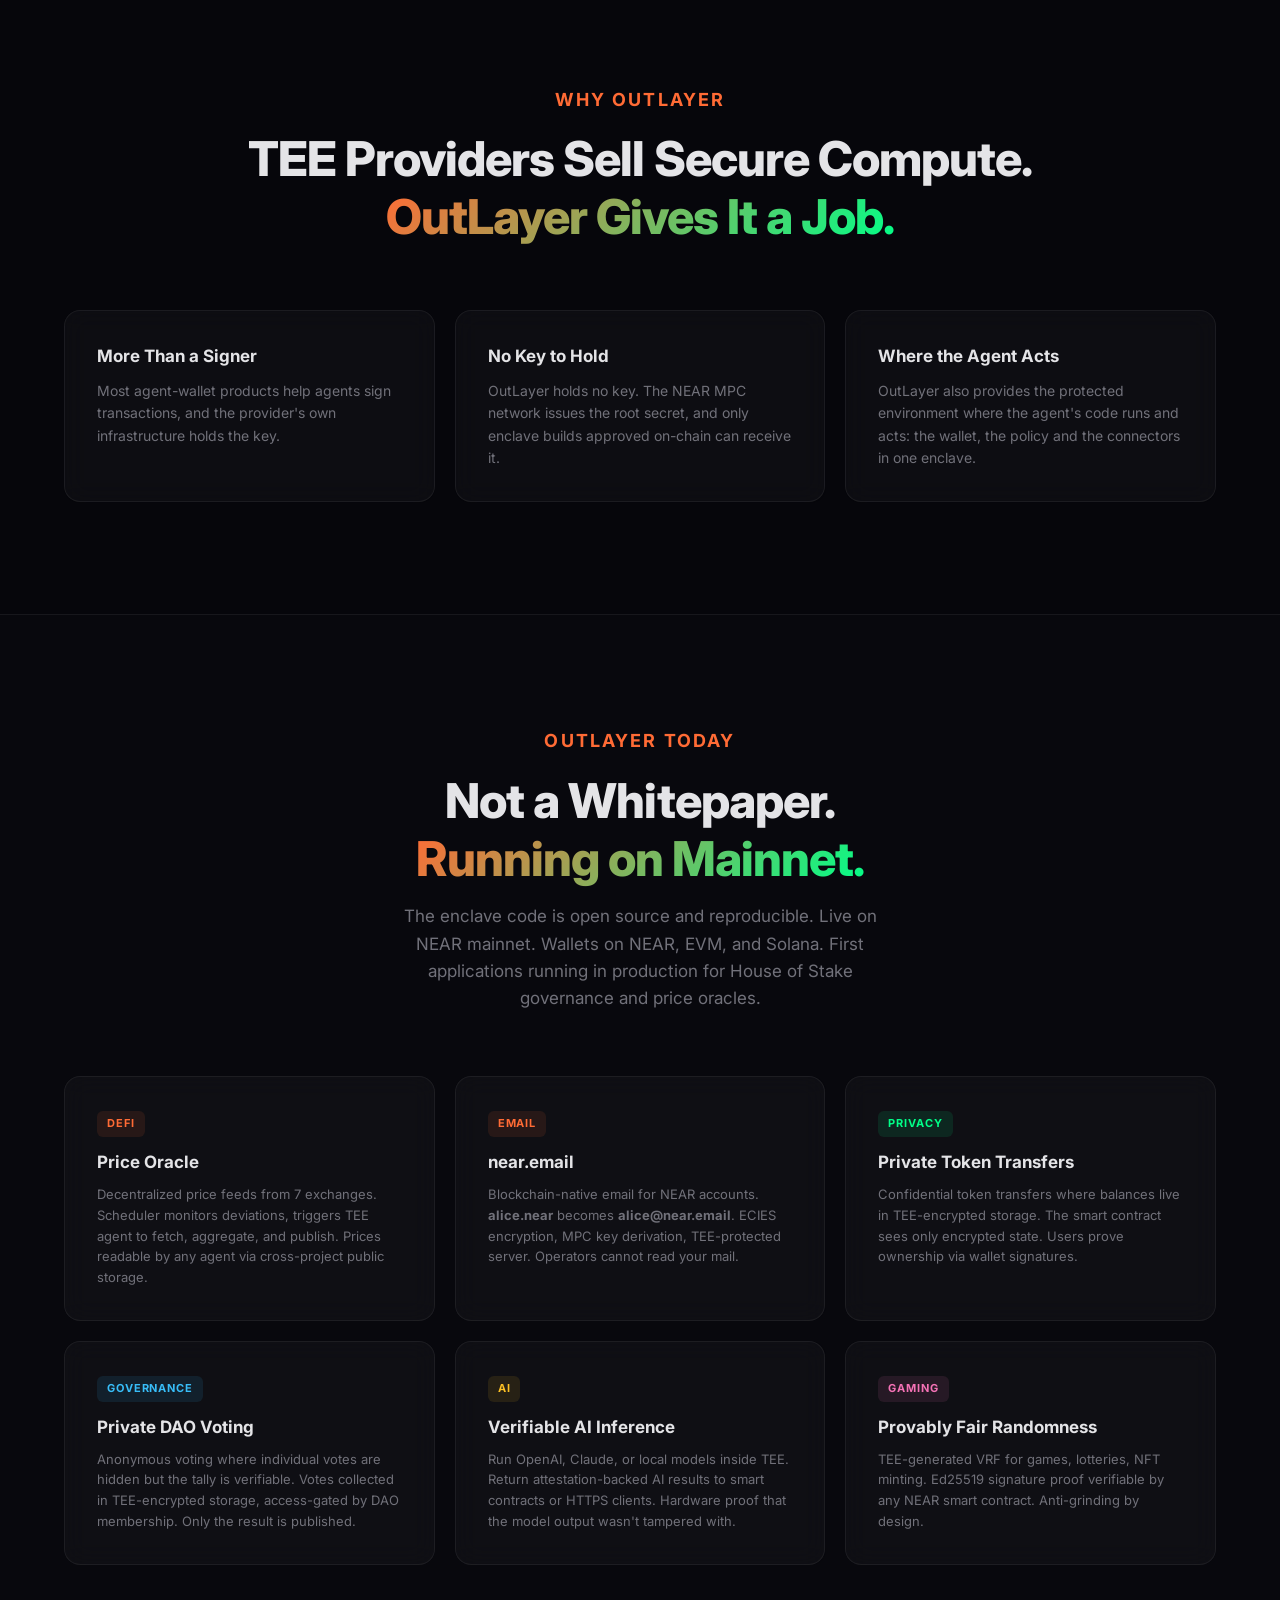
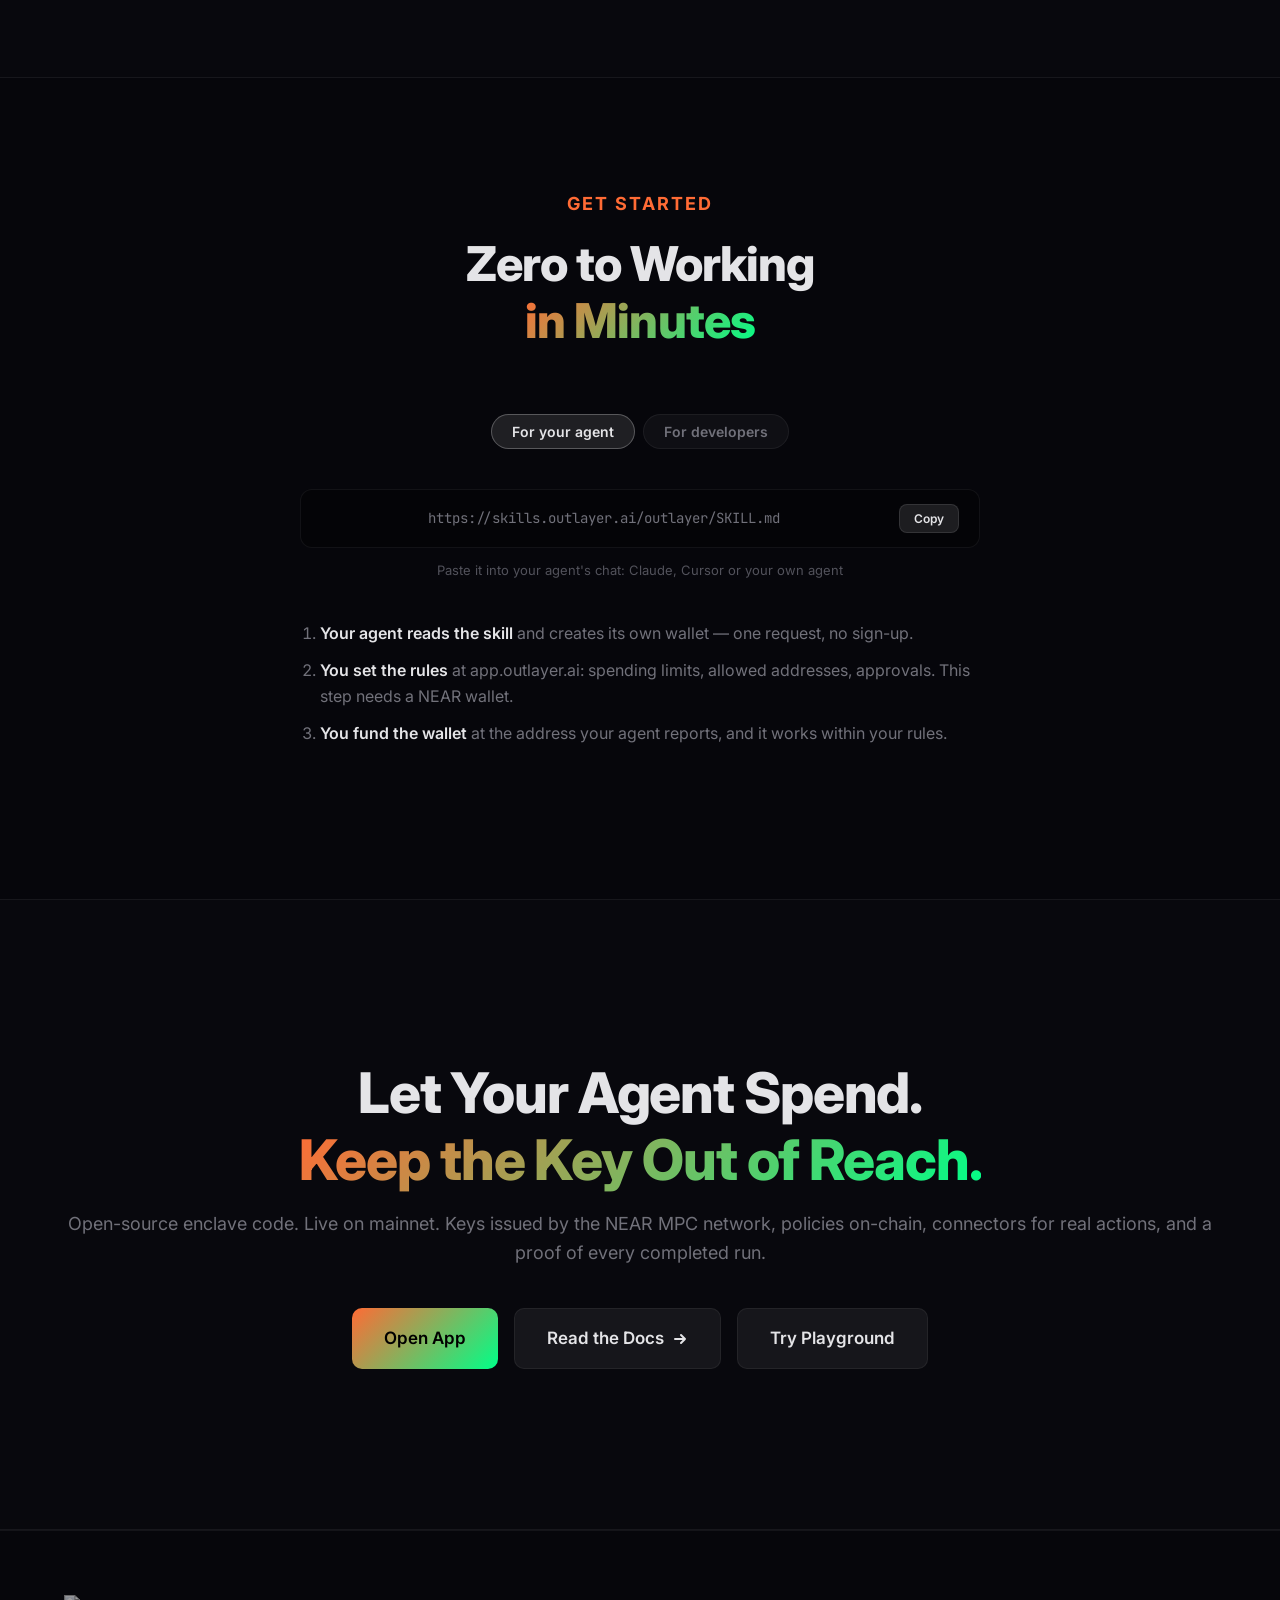
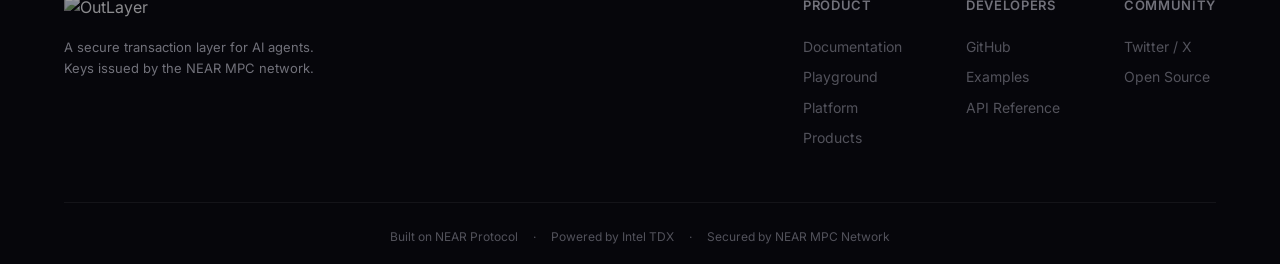
==== commit c89fe8f4: "feat: Get Started tabs — skill URL for your agent first, corrected CLI quick start for developers" ====
--- a/public/index.html
+++ b/public/index.html
@@ -507,31 +507,57 @@
     <div class="container">
       <div class="section-header fade-in">
         <span class="section-tag">Get Started</span>
-        <h2>Zero to Deployed<br><span class="gradient-text">in Minutes</span></h2>
-      </div>
-
-      <div class="code-block fade-in" style="max-width: 600px; margin: 0 auto;">
-        <div class="code-header">
-          <span class="code-dot" style="background:#ff5f57"></span>
-          <span class="code-dot" style="background:#febc2e"></span>
-          <span class="code-dot" style="background:#28c840"></span>
-          <span class="code-title">terminal</span>
-        </div>
-        <pre><code><span class="code-comment"># Install</span>
-cargo install outlayer-cli
-
-<span class="code-comment"># Login with NEAR wallet</span>
+        <h2>Zero to Working<br><span class="gradient-text">in Minutes</span></h2>
+      </div>
+
+      <div class="qs-tabs fade-in" role="tablist" aria-label="Get started">
+        <button class="qs-tab active" role="tab" id="qs-tab-agent" aria-selected="true" aria-controls="qs-panel-agent" data-tab="agent">For your agent</button>
+        <button class="qs-tab" role="tab" id="qs-tab-dev" aria-selected="false" aria-controls="qs-panel-dev" data-tab="dev">For developers</button>
+      </div>
+
+      <div class="qs-panel" role="tabpanel" id="qs-panel-agent" aria-labelledby="qs-tab-agent">
+        <div class="skill-url-block" style="max-width: 680px; margin: 0 auto 2.5rem;">
+          <div class="skill-url-inner">
+            <code class="skill-url-text" id="skill-url">https://skills.outlayer.ai/outlayer/SKILL.md</code>
+            <button class="skill-url-copy" id="copy-skill-btn" onclick="copySkillUrl()">Copy</button>
+          </div>
+          <p class="skill-url-hint">Paste it into your agent's chat: Claude, Cursor or your own agent</p>
+        </div>
+
+        <ol class="cx-start">
+          <li><strong>Your agent reads the skill</strong> and creates its own wallet &mdash; one request, no sign-up.</li>
+          <li><strong>You set the rules</strong> at app.outlayer.ai: spending limits, allowed addresses, approvals. This step needs a NEAR wallet.</li>
+          <li><strong>You fund the wallet</strong> at the address your agent reports, and it works within your rules.</li>
+        </ol>
+      </div>
+
+      <div class="qs-panel" role="tabpanel" id="qs-panel-dev" aria-labelledby="qs-tab-dev" hidden>
+        <div class="code-block" style="max-width: 680px; margin: 0 auto;">
+          <div class="code-header">
+            <span class="code-dot" style="background:#ff5f57"></span>
+            <span class="code-dot" style="background:#febc2e"></span>
+            <span class="code-dot" style="background:#28c840"></span>
+            <span class="code-title">terminal</span>
+          </div>
+          <pre><code><span class="code-comment"># Install</span>
+curl -fsSL https://raw.githubusercontent.com/out-layer/outlayer-cli/main/install.sh \
+  | sh
+
+<span class="code-comment"># Log in with your NEAR account</span>
 outlayer login
 
-<span class="code-comment"># Create your first agent</span>
-mkdir my-agent && cd my-agent
-outlayer init
-
-<span class="code-comment"># Write your agent logic (edit src/main.rs)</span>
-
-<span class="code-comment"># Deploy &amp; run</span>
-outlayer deploy
-outlayer run <span class="code-string">'{"command": "hello"}'</span></code></pre>
+<span class="code-comment"># Create your first agent (edit src/main.rs)</span>
+outlayer create my-agent &amp;&amp; cd my-agent
+
+<span class="code-comment"># Build, upload the .wasm, deploy it</span>
+./build.sh
+outlayer upload out/my-agent.wasm
+outlayer deploy my-agent <span class="code-string">&lt;URL printed by upload&gt;</span>
+
+<span class="code-comment"># Create a payment key, then run</span>
+outlayer keys create
+outlayer run alice.near/my-agent <span class="code-string">'{"command": "hello"}'</span></code></pre>
+        </div>
       </div>
     </div>
   </section>
@@ -609,5 +635,25 @@
   </nav>
 
   <script src="script.js"></script>
+  <script>
+    function copySkillUrl() {
+      var url = document.getElementById('skill-url').textContent;
+      navigator.clipboard.writeText(url).then(function() {
+        var btn = document.getElementById('copy-skill-btn');
+        btn.textContent = 'Copied!';
+        setTimeout(function() { btn.textContent = 'Copy'; }, 2000);
+      });
+    }
+    document.querySelectorAll('.qs-tab').forEach(function(tab) {
+      tab.addEventListener('click', function() {
+        document.querySelectorAll('.qs-tab').forEach(function(t) {
+          var on = t === tab;
+          t.classList.toggle('active', on);
+          t.setAttribute('aria-selected', on ? 'true' : 'false');
+          document.getElementById(t.getAttribute('aria-controls')).hidden = !on;
+        });
+      });
+    });
+  </script>
 </body>
 </html>
--- a/public/styles.css
+++ b/public/styles.css
@@ -2788,3 +2788,35 @@
   .cx-chat-body { height: 600px; padding: 1rem; }
   .cx-msg { max-width: 92%; font-size: 0.875rem; }
 }
+
+/* ===== QUICK START TABS (home) ===== */
+.qs-tabs {
+  display: flex;
+  justify-content: center;
+  gap: 0.5rem;
+  margin: 0 auto 2.5rem;
+}
+
+.qs-tab {
+  padding: 0.5rem 1.25rem;
+  font-size: 0.875rem;
+  font-weight: 600;
+  font-family: var(--font);
+  border-radius: 999px;
+  background: rgba(255, 255, 255, 0.04);
+  border: 1px solid var(--border);
+  color: var(--text-muted);
+  cursor: pointer;
+  transition: all 0.2s;
+}
+
+.qs-tab:hover {
+  color: var(--text);
+  border-color: rgba(255, 255, 255, 0.2);
+}
+
+.qs-tab.active {
+  background: rgba(255, 255, 255, 0.1);
+  border-color: rgba(255, 255, 255, 0.25);
+  color: var(--text);
+}
